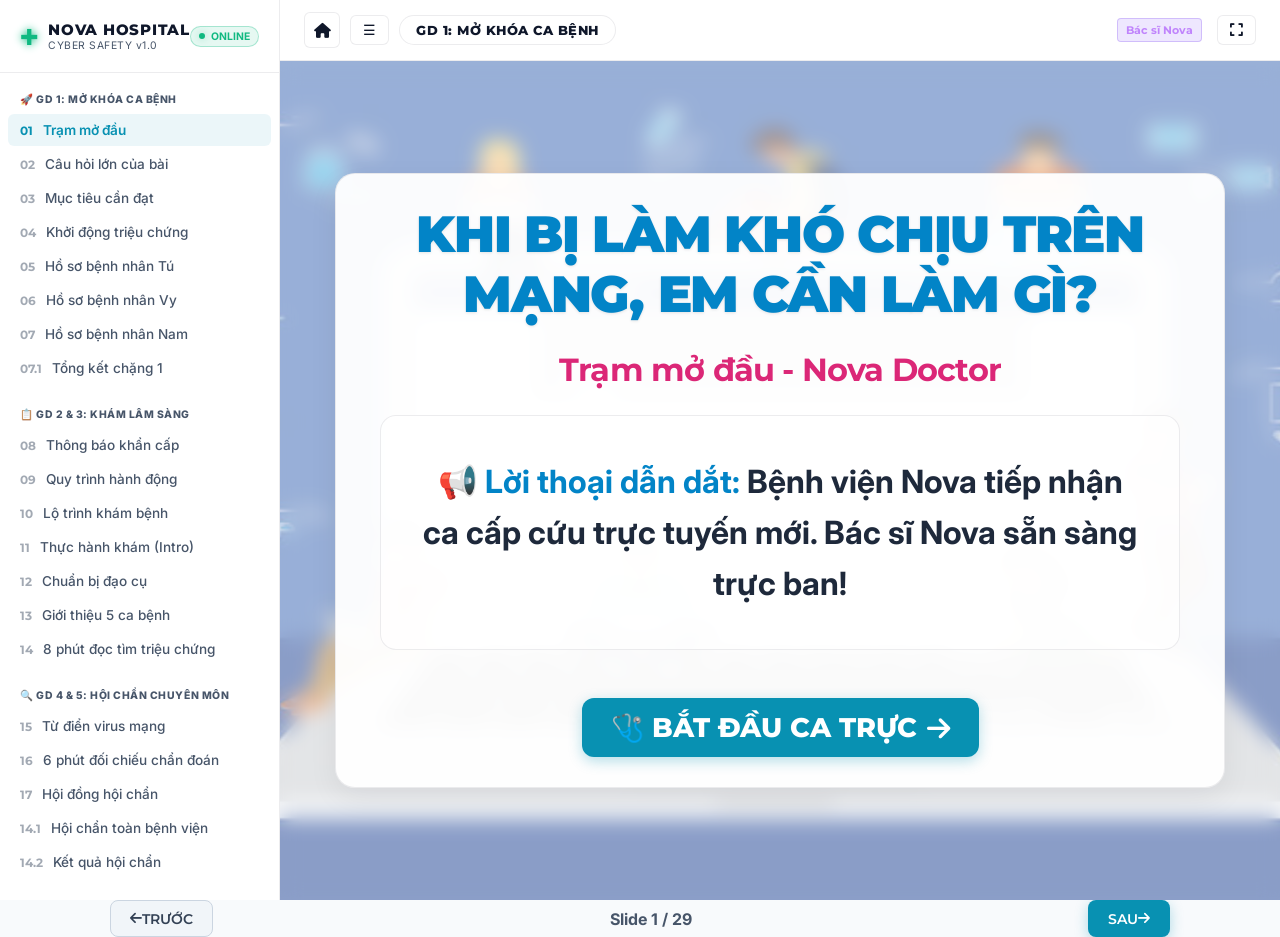
==== index.html @ 4a33daf3 "Initial commit: slide presentation" ====
<!DOCTYPE html>
<html lang="vi">
<head>
  <meta charset="UTF-8">
  <meta name="viewport" content="width=device-width, initial-scale=1.0">
  <title>NOVA HOSPITAL - TIẾT 1: CẤP CỨU KHÔNG GIAN MẠNG</title>
  <link rel="preconnect" href="https://fonts.googleapis.com">
  <link rel="preconnect" href="https://fonts.gstatic.com" crossorigin>
  <link href="https://fonts.googleapis.com/css2?family=Inter:wght@300;400;500;600;700;800&family=Montserrat:wght@400;500;600;700;800;900&display=swap" rel="stylesheet">
  <link rel="stylesheet" href="https://cdnjs.cloudflare.com/ajax/libs/font-awesome/6.4.0/css/all.min.css">
  <link rel="stylesheet" href="puberty_style.css">
  
  <style>
    /* CSS overrides to fix split-screen, implement light mode and set the new background */
    body {
      background-image: url('social_media_bg.png') !important;
      background-size: cover !important;
      background-position: center !important;
      background-attachment: fixed !important;
    }
    
    /* Ensure slides viewport stretches fully (Grid layout is maintained) */
    .slides-viewport {
      background-image: url('social_media_bg.png') !important;
      background-size: cover !important;
      background-position: center !important;
      position: relative;
      z-index: 2;
    }
    
    .slides-viewport::before {
      content: '';
      position: absolute;
      top: 0;
      left: 0;
      width: 100%;
      height: 100%;
      background: rgba(248, 250, 252, 0.45) !important; /* Light Mode clean overlay mask */
      backdrop-filter: blur(10px) !important;
      -webkit-backdrop-filter: blur(10px);
      z-index: -1;
      pointer-events: none;
    }
    
    /* Slide Frame Light Mode styling */
    .slide-frame {
      background: rgba(255, 255, 255, 0.95) !important;
      border: 1px solid rgba(15, 23, 42, 0.08) !important;
      border-radius: 20px !important;
      padding: 30px 40px !important;
      box-shadow: 0 10px 30px rgba(15, 23, 42, 0.06) !important;
      max-width: 1280px !important;
      width: 95% !important;
      margin: 0 auto !important;
      text-align: center !important;
      position: relative !important;
      color: #1E293B !important;
    }
    
    /* Text colors inside light frame */
    .slide-frame h1, .slide-frame h2, .slide-frame h3, .slide-frame h4, .slide-frame p, .slide-frame li, .slide-frame span {
      color: #1E293B !important;
    }
    .slide-frame .main-title {
      color: #0284C7 !important; /* Sky Blue / Cyan */
      font-size: 38pt !important;
      text-transform: uppercase !important;
      font-weight: 900 !important;
      text-align: center !important;
      text-shadow: 0 1px 3px rgba(0, 0, 0, 0.1) !important;
      margin-bottom: 1.5rem !important;
    }
    .slide-frame .sub-title {
      color: #DB2777 !important; /* Pink */
      font-size: 24pt !important;
      font-weight: 700 !important;
      margin-bottom: 1.5rem !important;
      text-align: center !important;
    }
    .slide-frame .breadcrumb {
      color: #0284C7 !important;
      font-weight: bold !important;
      font-size: 11pt !important;
    }
    .slide-frame .slide-title {
      color: #0F172A !important;
      font-size: 28pt !important;
      font-weight: 800 !important;
    }
    
    /* Mockup phone & social media styles (exemption from dark text) */
    .mockup-messenger *, .mockup-facebook *, .mockup-tiktok * {
      color: inherit !important;
    }
    
    .mockup-messenger {
      background: #1e1e1e;
      border-radius: 20px;
      border: 4px solid #333;
      padding: 15px;
      width: 100%;
      max-width: 360px;
      margin: 0 auto;
      box-shadow: 0 10px 30px rgba(0,0,0,0.5);
      font-family: var(--font-body);
    }
    .chat-header {
      display: flex;
      align-items: center;
      gap: 10px;
      border-bottom: 1px solid #333;
      padding-bottom: 10px;
      margin-bottom: 15px;
    }
    .chat-avatar {
      width: 35px;
      height: 35px;
      background: #dc2626;
      border-radius: 50%;
      display: flex;
      align-items: center;
      justify-content: center;
      color: white !important;
      font-weight: bold;
    }
    .chat-name {
      color: white !important;
      font-size: 11pt;
      font-weight: 600;
    }
    .chat-status {
      font-size: 8pt;
      color: #94A3B8 !important;
    }
    .chat-bubbles {
      display: flex;
      flex-direction: column;
      gap: 12px;
      min-height: 200px;
    }
    .bubble-incoming {
      background: #2D3748;
      color: #e4e6eb !important;
      padding: 10px 14px;
      border-radius: 15px 15px 15px 2px;
      align-self: flex-start;
      max-width: 85%;
      font-size: 11pt;
      line-height: 1.4;
      border: 1px solid rgba(255, 255, 255, 0.05);
    }
    .bubble-danger {
      border: 1px solid #ef4444;
      background: rgba(239, 68, 68, 0.1);
      color: #fca5a5 !important;
    }
    
    .mockup-facebook {
      background: #18191a;
      border-radius: 12px;
      border: 1px solid #3a3b3c;
      padding: 15px;
      color: #e4e6eb !important;
      font-family: var(--font-body);
      max-width: 480px;
      margin: 0 auto;
      box-shadow: 0 8px 25px rgba(0,0,0,0.4);
    }
    .fb-header {
      display: flex;
      align-items: center;
      gap: 10px;
      margin-bottom: 12px;
    }
    .fb-avatar {
      width: 40px;
      height: 40px;
      background: #475569;
      border-radius: 50%;
      display: flex;
      align-items: center;
      justify-content: center;
      font-size: 16px;
      color: white !important;
    }
    .fb-author {
      font-weight: 600;
      color: white !important;
      font-size: 11pt;
    }
    .fb-time {
      font-size: 8pt;
      color: #b0b3b8 !important;
      margin-top: 2px;
    }
    .fb-content {
      font-size: 12pt;
      line-height: 1.5;
      margin-bottom: 15px;
      color: #e4e6eb !important;
      text-align: left;
    }
    .fb-actions {
      border-top: 1px solid #3a3b3c;
      padding-top: 10px;
      display: flex;
      justify-content: space-around;
      color: #b0b3b8 !important;
      font-size: 10pt;
    }
    
    .mockup-tiktok {
      background: #000;
      border-radius: 20px;
      border: 4px solid #333;
      position: relative;
      width: 100%;
      max-width: 280px;
      height: 450px;
      margin: 0 auto;
      overflow: hidden;
      box-shadow: 0 10px 30px rgba(0,0,0,0.5);
    }
    .tt-video-placeholder {
      width: 100%;
      height: 100%;
      background: linear-gradient(180deg, #1f2937 0%, #111827 100%);
      display: flex;
      flex-direction: column;
      align-items: center;
      justify-content: center;
      color: #4b5563 !important;
    }
    .tt-overlay {
      position: absolute;
      bottom: 0;
      left: 0;
      width: 100%;
      padding: 15px;
      background: linear-gradient(0deg, rgba(0,0,0,0.8) 0%, transparent 100%);
      color: white !important;
      font-family: var(--font-body);
      text-align: left;
    }
    .tt-author {
      font-weight: 700;
      font-size: 10pt;
      margin-bottom: 5px;
    }
    .tt-desc {
      font-size: 9pt;
      line-height: 1.3;
    }
    .tt-sidebar {
      position: absolute;
      right: 10px;
      bottom: 80px;
      display: flex;
      flex-direction: column;
      gap: 15px;
      align-items: center;
      color: white !important;
    }
    .tt-icon {
      font-size: 20px;
      text-shadow: 0 2px 5px rgba(0,0,0,0.5);
    }
    .tt-count {
      font-size: 8pt;
      margin-top: 2px;
    }
    
    /* Disease and Shuffler layouts */
    .shuffle-container {
      display: flex;
      justify-content: center;
      gap: 15px;
      margin-top: 20px;
      width: 100%;
      flex-wrap: wrap;
    }
    .shuffle-card {
      background: rgba(255, 255, 255, 0.7) !important;
      border: 1px solid rgba(0,0,0,0.1) !important;
      border-radius: 12px;
      padding: 20px;
      width: 180px;
      text-align: center;
      cursor: pointer;
      transition: var(--transition-smooth);
    }
    .shuffle-card.active-shuffle {
      border-color: var(--cyan) !important;
      box-shadow: 0 0 15px var(--cyan-glow);
      transform: scale(1.05);
      background: rgba(6, 182, 212, 0.1) !important;
    }
    .shuffle-card.selected {
      border-color: var(--mint) !important;
      box-shadow: 0 0 15px var(--mint-glow);
      background: rgba(16, 185, 129, 0.1) !important;
    }
    
    /* Dictionary virus tabs */
    .virus-dict-container {
      display: grid;
      grid-template-columns: 240px 1fr;
      gap: 20px;
      width: 100%;
      margin-top: 20px;
    }
    .dict-tabs {
      display: flex;
      flex-direction: column;
      gap: 10px;
    }
    .dict-tab {
      background: rgba(255, 255, 255, 0.8) !important;
      border: 1px solid rgba(0,0,0,0.08) !important;
      padding: 12px 15px !important;
      border-radius: 8px !important;
      color: #475569 !important;
      font-weight: 700 !important;
      text-align: left !important;
      transition: var(--transition-smooth) !important;
    }
    .dict-tab:hover {
      background: rgba(0, 0, 0, 0.03) !important;
    }
    .dict-tab.active-tab {
      background: #0284C7 !important;
      color: white !important;
      border-color: #0284C7 !important;
      box-shadow: 0 0 12px rgba(2, 132, 199, 0.3) !important;
    }
    .dict-tab.active-tab span {
      color: white !important;
    }
    .dict-panel {
      background: rgba(255, 255, 255, 0.8) !important;
      border: 1px solid rgba(0,0,0,0.08) !important;
      padding: 25px !important;
      border-radius: 12px !important;
      min-height: 280px !important;
    }
    
    /* Arranger Game steps */
    .arranger-container {
      display: flex;
      flex-direction: column;
      gap: 20px;
      width: 100%;
      margin-top: 15px;
    }
    .arranger-slots {
      display: grid;
      grid-template-columns: repeat(5, 1fr);
      gap: 10px;
    }
    .arranger-slot {
      border: 2px dashed rgba(0,0,0,0.15) !important;
      background: rgba(255, 255, 255, 0.6) !important;
      border-radius: 8px !important;
      height: 120px !important;
      padding: 8px !important;
      display: flex !important;
      flex-direction: column !important;
      justify-content: space-between !important;
      transition: var(--transition-smooth) !important;
    }
    .arranger-slot.correct-slot {
      border-color: var(--mint) !important;
      background: rgba(16, 185, 129, 0.08) !important;
    }
    .arranger-slot.incorrect-slot {
      border-color: var(--coral) !important;
      background: rgba(244, 63, 94, 0.08) !important;
    }
    .slot-label {
      font-size: 8pt !important;
      text-transform: uppercase !important;
      color: #64748b !important;
      font-weight: 700 !important;
    }
    .slot-content {
      font-size: 10pt !important;
      font-weight: bold !important;
      text-align: center !important;
      margin: auto 0 !important;
      color: #0F172A !important;
    }
    .arranger-cards {
      display: flex;
      justify-content: center;
      gap: 10px;
      flex-wrap: wrap;
    }
    .arranger-card {
      background: rgba(255, 255, 255, 0.9) !important;
      border: 1.5px solid rgba(0,0,0,0.08) !important;
      border-radius: 8px !important;
      padding: 10px !important;
      font-size: 10pt !important;
      font-weight: 700 !important;
      width: 160px !important;
      cursor: pointer !important;
      transition: var(--transition-smooth) !important;
      text-align: center !important;
      color: #0F172A !important;
    }
    .arranger-card:hover {
      transform: translateY(-2px) !important;
      border-color: #0284C7 !important;
    }
    .arranger-card.selected-card {
      border-color: #0284C7 !important;
      box-shadow: 0 0 10px rgba(2, 132, 199, 0.3) !important;
      background: rgba(2, 132, 199, 0.05) !important;
    }
    .arranger-card.placed {
      opacity: 0.4 !important;
      pointer-events: none !important;
    }
    
    /* Layout styling overrides for clean text */
    .pledge-label {
      display: flex;
      align-items: center;
      gap: 15px;
      cursor: pointer;
      padding: 15px;
      background: rgba(255, 255, 255, 0.7) !important;
      border: 1px solid rgba(0,0,0,0.08) !important;
      border-radius: 8px;
      transition: var(--transition-smooth);
    }
    .pledge-label:hover {
      background: rgba(0, 0, 0, 0.02) !important;
    }
    .pledge-checkbox {
      width: 22px;
      height: 22px;
      accent-color: #0284C7;
    }
    
    /* Approved Stamp animation */
    .stamp-container {
      position: relative;
    }
    .approved-stamp {
      position: absolute;
      top: 50%;
      left: 50%;
      transform: translate(-50%, -50%) scale(5);
      opacity: 0;
      color: #ef4444 !important;
      font-size: 70px;
      font-weight: 900;
      border: 6px solid #ef4444;
      padding: 10px 25px;
      border-radius: 12px;
      text-transform: uppercase;
      letter-spacing: 5px;
      transform-origin: center;
      transition: all 0.3s cubic-bezier(0.175, 0.885, 0.32, 1.275);
      z-index: 100;
      pointer-events: none;
      display: inline-block;
      box-shadow: 0 0 15px rgba(239, 68, 68, 0.2);
    }
    .approved-stamp.stamped {
      transform: translate(-50%, -50%) scale(1) rotate(-15deg);
      opacity: 0.85;
    }
    
    /* Confetti canvas overlay styling */
    #confetti-canvas {
      position: absolute;
      top: 0;
      left: 0;
      width: 100vw;
      height: 100vh;
      z-index: 99;
      pointer-events: none;
    }
  </style>
</head>
<body>
  <!-- Canvas for Confetti -->
  <canvas id="confetti-canvas"></canvas>

  <!-- main app container -->
  <div class="app-container">
    
    <!-- LEFT SIDEBAR -->
    <aside class="sidebar">
      <div class="sidebar-header">
        <div class="clinic-logo">
          <div class="pulse-cross">✚</div>
          <div class="logo-text">
            <span class="logo-title">NOVA HOSPITAL</span>
            <span class="logo-subtitle">CYBER SAFETY v1.0</span>
          </div>
        </div>
        <div class="status-badge">
          <span class="live-dot"></span>
          <span class="live-text">ONLINE</span>
        </div>
      </div>

      <!-- Scrollable Steps Menu (29 Slides Navigator) -->
            <div class="sidebar-menu-scrollable">
        <nav class="sidebar-nav">
          <div class="nav-group">
            <span class="nav-group-title">🚀 GD 1: MỞ KHÓA CA BỆNH</span>
            <ul>
              <li class="nav-item active" data-slide="1"><span class="nav-num">01</span> <span class="nav-txt">Trạm mở đầu</span></li>
              <li class="nav-item" data-slide="2"><span class="nav-num">02</span> <span class="nav-txt">Câu hỏi lớn của bài</span></li>
              <li class="nav-item" data-slide="3"><span class="nav-num">03</span> <span class="nav-txt">Mục tiêu cần đạt</span></li>
              <li class="nav-item" data-slide="4"><span class="nav-num">04</span> <span class="nav-txt">Khởi động triệu chứng</span></li>
              <li class="nav-item" data-slide="5"><span class="nav-num">05</span> <span class="nav-txt">Hồ sơ bệnh nhân Tú</span></li>
              <li class="nav-item" data-slide="6"><span class="nav-num">06</span> <span class="nav-txt">Hồ sơ bệnh nhân Vy</span></li>
              <li class="nav-item" data-slide="7"><span class="nav-num">07</span> <span class="nav-txt">Hồ sơ bệnh nhân Nam</span></li>
              <li class="nav-item" data-slide="8"><span class="nav-num">07.1</span> <span class="nav-txt">Tổng kết chặng 1</span></li>
            </ul>
          </div>
          <div class="nav-group">
            <span class="nav-group-title">📋 GD 2 & 3: KHÁM LÂM SÀNG</span>
            <ul>
              <li class="nav-item" data-slide="9"><span class="nav-num">08</span> <span class="nav-txt">Thông báo khẩn cấp</span></li>
              <li class="nav-item" data-slide="10"><span class="nav-num">09</span> <span class="nav-txt">Quy trình hành động</span></li>
              <li class="nav-item" data-slide="11"><span class="nav-num">10</span> <span class="nav-txt">Lộ trình khám bệnh</span></li>
              <li class="nav-item" data-slide="12"><span class="nav-num">11</span> <span class="nav-txt">Thực hành khám (Intro)</span></li>
              <li class="nav-item" data-slide="13"><span class="nav-num">12</span> <span class="nav-txt">Chuẩn bị đạo cụ</span></li>
              <li class="nav-item" data-slide="14"><span class="nav-num">13</span> <span class="nav-txt">Giới thiệu 5 ca bệnh</span></li>
              <li class="nav-item" data-slide="15"><span class="nav-num">14</span> <span class="nav-txt">8 phút đọc tìm triệu chứng</span></li>
            </ul>
          </div>
          <div class="nav-group">
            <span class="nav-group-title">🔍 GD 4 & 5: HỘI CHẨN CHUYÊN MÔN</span>
            <ul>
              <li class="nav-item" data-slide="16"><span class="nav-num">15</span> <span class="nav-txt">Từ điển virus mạng</span></li>
              <li class="nav-item" data-slide="17"><span class="nav-num">16</span> <span class="nav-txt">6 phút đối chiếu chẩn đoán</span></li>
              <li class="nav-item" data-slide="18"><span class="nav-num">17</span> <span class="nav-txt">Hội đồng hội chẩn</span></li>
              <li class="nav-item" data-slide="19"><span class="nav-num">14.1</span> <span class="nav-txt">Hội chẩn toàn bệnh viện</span></li>
              <li class="nav-item" data-slide="20"><span class="nav-num">14.2</span> <span class="nav-txt">Kết quả hội chẩn</span></li>
            </ul>
          </div>
          <div class="nav-group">
            <span class="nav-group-title">🩹 GD 6 - 8: PHÁC ĐỒ ĐIỀU TRỊ</span>
            <ul>
              <li class="nav-item" data-slide="21"><span class="nav-num">21</span> <span class="nav-txt">Game: Đoán từ khóa</span></li>
              <li class="nav-item" data-slide="22"><span class="nav-num">22</span> <span class="nav-txt">Sơ đồ phác đồ mẫu</span></li>
              <li class="nav-item" data-slide="23"><span class="nav-num">23</span> <span class="nav-txt">Game: 3 Nguyên tắc vàng</span></li>
              <li class="nav-item" data-slide="24"><span class="nav-num">24</span> <span class="nav-txt">10 phút kê đơn chi tiết</span></li>
              <li class="nav-item" data-slide="25"><span class="nav-num">25</span> <span class="nav-txt">Phác đồ chuẩn y khoa</span></li>
              <li class="nav-item" data-slide="26"><span class="nav-num">26</span> <span class="nav-txt">RPG: Giới thiệu thực hành</span></li>
              <li class="nav-item" data-slide="27"><span class="nav-num">27</span> <span class="nav-txt">RPG B1: Bình tĩnh</span></li>
              <li class="nav-item" data-slide="28"><span class="nav-num">28</span> <span class="nav-txt">RPG B2: Bằng chứng</span></li>
              <li class="nav-item" data-slide="29"><span class="nav-num">29</span> <span class="nav-txt">RPG B3: Chặn & Báo cáo</span></li>
              <li class="nav-item" data-slide="30"><span class="nav-num">30</span> <span class="nav-txt">RPG B4: Giúp đỡ</span></li>
              <li class="nav-item" data-slide="31"><span class="nav-num">31</span> <span class="nav-txt">RPG B5: Tích cực</span></li>
              <li class="nav-item" data-slide="32"><span class="nav-num">32</span> <span class="nav-txt">4 phút viết nhật ký</span></li>
              <li class="nav-item" data-slide="33"><span class="nav-num">33</span> <span class="nav-txt">Tiêm vaccine cam kết</span></li>
              <li class="nav-item" data-slide="34"><span class="nav-num">34</span> <span class="nav-txt">Hoàn thành nhiệm vụ</span></li>
            </ul>
          </div>
        </nav>
      </div>
    </aside>


    <!-- MAIN APP CONTENT VIEWPORT -->
    <main class="main-content">
      
      <!-- Top header control bar -->
      <header class="top-bar">
        <div class="header-left" style="display: flex; align-items: center; gap: 10px;">
          <a href="../../ve-sinh-co-the-tuoi-day-thi/index.html" class="back-portal-btn" title="Quay lại Cổng Học Tập"><i class="fa-solid fa-house"></i></a>
          <button class="control-btn" id="sidebar-toggle" title="Thu gọn / Mở rộng Sidebar">☰</button>
          <div class="active-stage-indicator" id="current-stage-display">
            GD 1: MỞ KHÓA CA BỆNH
          </div>
        </div>
        <div class="header-right" style="display: flex; align-items: center; gap: 15px;">
          <div class="role-badge" id="header-role-badge">Bác sĩ Nova</div>
          <button class="control-btn" id="fullscreen-toggle" title="Phóng to / Thu nhỏ"><i class="fa-solid fa-expand"></i></button>
        </div>
      </header>

      <!-- Slides Viewport Container -->
      <div class="slides-viewport">
        <section class="slide active" id="slide-1" data-stage="GD 1: MỞ KHÓA CA BỆNH" data-stage-num="1">
          <div class="slide-layout flex-center-col text-center">
            <div class="slide-frame">
              <h1 class="main-title">KHI BỊ LÀM KHÓ CHỊU TRÊN MẠNG, EM CẦN LÀM GÌ?</h1>
              <h2 class="sub-title">Trạm mở đầu - Nova Doctor</h2>
              <div class="glass-panel" style="padding: 2.5rem; max-width: 800px; margin: 0 auto 3rem auto; border-radius: 16px; border: 1.5px solid var(--glass-border); background: rgba(255, 255, 255, 0.7);">
                <p style="font-size: 24pt !important; font-weight: 700; color: #1E293B; line-height: 1.5;">
                  📢 <strong style="color: #0284C7;">Lời thoại dẫn dắt:</strong> Bệnh viện Nova tiếp nhận ca cấp cứu trực tuyến mới. Bác sĩ Nova sẵn sàng trực ban!
                </p>
              </div>
              <button class="btn btn-cyan btn-lg btn-pulse" onclick="navigateToSlide(2)" style="padding: 18px 36px; font-size: 20pt !important; font-weight: 800;">🩺 BẮT ĐẦU CA TRỰC <i class="fa-solid fa-arrow-right" style="margin-left: 10px;"></i></button>
            </div>
          </div>
        </section>
        <section class="slide" id="slide-2" data-stage="GD 1: MỞ KHÓA CA BỆNH" data-stage-num="1">
          <div class="slide-layout flex-center-col text-center">
            <div class="slide-frame" style="max-width: 1000px;">
              <div class="slide-header">
                <span class="breadcrumb">CÂU HỎI LỚN CỦA BÀI HỌC</span>
                <h2 class="slide-title">Câu hỏi dẫn dắt chính</h2>
              </div>
              <div class="glass-panel" style="padding: 3rem; margin-top: 3rem; border-radius: 16px; border: 2.5px dashed #0284C7; background: rgba(2, 132, 199, 0.05); text-align: center; min-height: 180px; display: flex; align-items: center; justify-content: center;">
                <p id="s2-typewriter-text" style="font-size: 32pt !important; font-weight: 900; color: #0284C7; line-height: 1.6; text-transform: uppercase; white-space: pre-wrap; width: 100%;">
                  <!-- Typed by JS -->
                </p>
              </div>
              <div style="margin-top: 4rem;">
                <button class="btn btn-cyan" onclick="navigateToSlide(3)" style="padding: 14px 28px; font-size: 20pt !important; font-weight: 800;">MỤC TIÊU CẦN ĐẠT <i class="fa-solid fa-arrow-right"></i></button>
              </div>
            </div>
          </div>
        </section>
        <section class="slide" id="slide-3" data-stage="GD 1: MỞ KHÓA CA BỆNH" data-stage-num="1">
          <div class="slide-layout flex-center-col text-center">
            <div class="slide-frame" style="max-width: 1000px;">
              <div class="slide-header">
                <span class="breadcrumb">KẾT QUẢ ĐẦU RA</span>
                <h2 class="slide-title">MỤC TIÊU CẦN ĐẠT CỦA BÁC SĨ NOVA</h2>
              </div>
              <div class="glass-panel text-left" style="padding: 2.5rem; margin-top: 2rem; border-radius: 16px; border: 1px solid rgba(0,0,0,0.08); background: rgba(255, 255, 255, 0.7); display: flex; flex-direction: column; gap: 15px;">
                <p style="font-size: 20pt !important; font-weight: 700; color: #1E293B; line-height: 1.6;">
                  🎯 <strong>Mục tiêu chính:</strong>
                </p>
                <ul style="font-size: 18pt !important; color: #475569; font-weight: 600; padding-left: 20px; line-height: 1.8; display: flex; flex-direction: column; gap: 10px;">
                  <li>🔬 <strong>Nhận biết</strong> được 5 loại hành vi gây ảnh hưởng, quấy rối bản thân trên không gian mạng xã hội.</li>
                  <li>🔍 <strong>Quan sát, phân tích</strong> chi tiết các dấu hiệu bệnh lý lâm sàng mạng để đưa ra chẩn đoán chính xác chủng virus.</li>
                  <li>🩹 <strong>Áp dụng phác đồ sơ cứu 5 bước</strong> để thiết lập đơn thuốc giải pháp điều trị cho các bệnh nhân trong thực tế đời sống.</li>
                </ul>
              </div>
              <div style="margin-top: 35px;">
                <button class="btn btn-cyan" onclick="navigateToSlide(4)" style="padding: 14px 28px; font-size: 18pt !important; font-weight: 800;">KHỞI ĐỘNG CA TRỰC <i class="fa-solid fa-arrow-right"></i></button>
              </div>
            </div>
          </div>
        </section>
        <section class="slide" id="slide-4" data-stage="GD 1: MỞ KHÓA CA BỆNH" data-stage-num="1">
          <div class="slide-layout flex-center-col text-center">
            <div class="slide-frame" style="max-width: 1100px;">
              <div class="slide-header">
                <span class="breadcrumb">TRẠM 1 &bull; KHỞI ĐỘNG</span>
                <h2 class="slide-title">NHẬN DIỆN TRIỆU CHỨNG LẠ BAN ĐẦU</h2>
              </div>
              <div class="mystery-layout" style="display: grid; grid-template-columns: 1fr 1.2fr; gap: 40px; margin-top: 30px; text-align: left;">
                <div class="glass-panel" style="padding: 30px; border-radius: 16px; border: 1px solid rgba(0,0,0,0.08); background: rgba(255, 255, 255, 0.7); display: flex; flex-direction: column; align-items: center; justify-content: center;">
                  <img src="symptom_doctor.png" alt="Bác sĩ trưởng khoa" style="max-width: 100%; max-height: 200px; object-fit: contain;">
                  <p style="font-size: 13pt !important; color: #b91c1c; font-weight: 800; margin-top: 10px; text-align: center; animation: pulse 1s infinite;">🚨 [Trưởng khoa báo động đỏ!]</p>
                </div>
                <div style="display: flex; flex-direction: column; justify-content: space-between;">
                  <div class="glass-panel" style="padding: 25px; border-radius: 12px; border: 1px solid rgba(0,0,0,0.08); background: rgba(255, 255, 255, 0.7); display: flex; align-items: center; gap: 15px;">
                    <img src="sad_child_phone.png" alt="Bệnh nhân nhăn nhó" style="width: 110px; height: 110px; border-radius: 8px; object-fit: cover;">
                    <p style="font-size: 18pt !important; font-weight: 700; color: #1E293B; line-height: 1.5; margin: 0;">
                      Hãy cùng bắt đầu nhận hồ sơ cấp cứu và phát hiện các dấu hiệu thể hiện hành vi quấy rối trực tuyến.
                    </p>
                  </div>
                  <div style="margin-top: 25px;">
                    <button class="btn btn-cyan btn-lg btn-pulse" onclick="navigateToSlide(5)" style="width: 100%; padding: 16px; font-weight: 800; font-size: 18pt !important;"><i class="fa-solid fa-barcode"></i> QUÉT TRIỆU CHỨNG LẠ</button>
                  </div>
                </div>
              </div>
            </div>
          </div>
        </section>
        <section class="slide" id="slide-5" data-stage="GD 1: MỞ KHÓA CA BỆNH" data-stage-num="1">
          <div class="slide-layout flex-center-col text-center">
            <div class="slide-frame" style="max-width: 1100px;">
              <div class="slide-header">
                <span class="breadcrumb">HOẠT ĐỘNG 1 &bull; MÀN HÌNH THẢO LUẬN A</span>
                <h2 class="slide-title">HỒ SƠ BỆNH NHÂN TÚ</h2>
              </div>
              <div class="mystery-layout" style="display: grid; grid-template-columns: 1fr 1.2fr; gap: 40px; margin-top: 30px; text-align: left;">
                <div class="mockup-messenger" id="mockup-msg-s5">
                  <div class="chat-header">
                    <div class="chat-avatar">?</div>
                    <div>
                      <div class="chat-name">Ẩn Danh (Tài khoản lạ)</div>
                      <div class="chat-status">Hoạt động 1 phút trước</div>
                    </div>
                  </div>
                  <div class="chat-bubbles">
                    <div class="bubble-incoming bubble-danger" id="msg-bubble-s5">Mày là kẻ vô dụng, không ai thích mày đâu! 😡</div>
                  </div>
                </div>
                <div style="display: flex; flex-direction: column; justify-content: space-between; padding: 15px 0;">
                  <div class="glass-panel" style="padding: 25px; border-radius: 12px; border: 1px solid rgba(0,0,0,0.08); background: rgba(255, 255, 255, 0.7);">
                    <h3 style="font-size: 22pt !important; color: #0284C7; font-weight: 800; margin-bottom: 12px;"><i class="fa-solid fa-circle-question"></i> CÂU HỎI THẢO LUẬN:</h3>
                    <p style="font-size: 18pt !important; font-weight: 700; color: #1E293B; line-height: 1.6; margin: 0;">
                      - Tú liên tục nhận được tin nhắn Messenger từ tài khoản lạ.<br>
                      - Nếu là Tú, em sẽ cảm thấy thế nào? Tại sao Tú cảm thấy như vậy?
                    </p>
                  </div>
                  <div class="glass-panel" id="ans-box-s5" style="padding: 20px; border-radius: 12px; border: 1.5px solid rgba(0,0,0,0.08); background: rgba(255, 255, 255, 0.7); margin-top: 15px; display: none;">
                    <div style="font-size: 13pt !important; color: #64748b; font-weight: bold; text-transform: uppercase; margin-bottom: 6px;">Kết quả chẩn đoán</div>
                    <p style="font-size: 15pt !important; font-weight: 800; color: #ef4444; margin: 0; line-height: 1.4;">Tú khó chịu vì bị nhắn tin bởi các tin nhắn xúc phạm.</p>
                  </div>
                  <div style="display: flex; gap: 15px; margin-top: 20px;">
                    <button class="btn btn-purple" id="btn-ans-s5" onclick="revealS5Answer()" style="flex: 1; padding: 14px; font-weight: 800; font-size: 18pt !important;"><i class="fa-solid fa-lightbulb"></i> ĐÁP ÁN</button>
                    <button class="btn btn-cyan" onclick="navigateToSlide(6)" style="flex: 1; padding: 14px; font-weight: 800; font-size: 18pt !important;">ẢNH TIẾP THEO <i class="fa-solid fa-arrow-right"></i></button>
                  </div>
                </div>
              </div>
            </div>
          </div>
        </section>
        <section class="slide" id="slide-6" data-stage="GD 1: MỞ KHÓA CA BỆNH" data-stage-num="1">
          <div class="slide-layout flex-center-col text-center">
            <div class="slide-frame" style="max-width: 1100px;">
              <div class="slide-header">
                <span class="breadcrumb">HOẠT ĐỘNG 1 &bull; MÀN HÌNH THẢO LUẬN B</span>
                <h2 class="slide-title">HỒ SƠ BỆNH NHÂN VY</h2>
              </div>
              <div class="mystery-layout" style="display: grid; grid-template-columns: 1fr 1.2fr; gap: 40px; margin-top: 30px; text-align: left;">
                <div class="mockup-facebook" id="mockup-fb-s6">
                  <div class="fb-header">
                    <div class="fb-avatar"><i class="fa-solid fa-user-secret"></i></div>
                    <div>
                      <div class="fb-author">Góc Ẩn Danh - School Confessions</div>
                      <div class="fb-time">Vừa xong &bull; 🌐</div>
                    </div>
                  </div>
                  <div class="fb-content" id="fb-post-s6">Nghe nói bạn Vy gian lận thi học kỳ đó mọi người... Nhìn hiền lành thế mà không ngờ được! 🤔🤫 #gianlan #hottrend</div>
                  <div class="fb-actions">
                    <span><i class="fa-regular fa-thumbs-up"></i> Thích (42)</span>
                    <span><i class="fa-regular fa-comment"></i> Bình luận (18)</span>
                    <span><i class="fa-regular fa-share-from-square"></i> Chia sẻ</span>
                  </div>
                </div>
                <div style="display: flex; flex-direction: column; justify-content: space-between; padding: 15px 0;">
                  <div class="glass-panel" style="padding: 25px; border-radius: 12px; border: 1px solid rgba(0,0,0,0.08); background: rgba(255, 255, 255, 0.7);">
                    <h3 style="font-size: 22pt !important; color: #0284C7; font-weight: 800; margin-bottom: 12px;"><i class="fa-solid fa-circle-question"></i> CÂU HỎI THẢO LUẬN:</h3>
                    <p style="font-size: 18pt !important; font-weight: 700; color: #1E293B; line-height: 1.6; margin: 0;">
                      - Một bài đăng ẩn danh trong nhóm trường: 'Nghe nói bạn Vy gian lận thi học kỳ đó mọi người...'.<br>
                      - Theo em, Vy cảm thấy thế nào? Tại sao Vy cảm thấy như vậy?
                    </p>
                  </div>
                  <div class="glass-panel" id="ans-box-s6" style="padding: 20px; border-radius: 12px; border: 1.5px solid rgba(0,0,0,0.08); background: rgba(255, 255, 255, 0.7); margin-top: 15px; display: none;">
                    <div style="font-size: 13pt !important; color: #64748b; font-weight: bold; text-transform: uppercase; margin-bottom: 6px;">Kết quả chẩn đoán</div>
                    <p style="font-size: 15pt !important; font-weight: 800; color: #ef4444; margin: 0; line-height: 1.4;">Vy tức giận vì bị lan truyền tin đồn không đúng sự thật.</p>
                  </div>
                  <div style="display: flex; gap: 15px; margin-top: 20px;">
                    <button class="btn btn-purple" id="btn-ans-s6" onclick="revealS6Answer()" style="flex: 1; padding: 14px; font-weight: 800; font-size: 18pt !important;"><i class="fa-solid fa-lightbulb"></i> ĐÁP ÁN</button>
                    <button class="btn btn-cyan" onclick="navigateToSlide(7)" style="flex: 1; padding: 14px; font-weight: 800; font-size: 18pt !important;">ẢNH TIẾP THEO <i class="fa-solid fa-arrow-right"></i></button>
                  </div>
                </div>
              </div>
            </div>
          </div>
        </section>
        <section class="slide" id="slide-7" data-stage="GD 1: MỞ KHÓA CA BỆNH" data-stage-num="1">
          <div class="slide-layout flex-center-col text-center">
            <div class="slide-frame" style="max-width: 1100px;">
              <div class="slide-header">
                <span class="breadcrumb">HOẠT ĐỘNG 1 &bull; MÀN HÌNH THẢO LUẬN C</span>
                <h2 class="slide-title">HỒ SƠ BỆNH NHÂN NAM</h2>
              </div>
              <div class="mystery-layout" style="display: grid; grid-template-columns: 1fr 1.2fr; gap: 40px; margin-top: 30px; text-align: left;">
                <div class="mockup-tiktok">
                  <div class="tt-video-placeholder" id="tt-video-s7">
                    <span style="font-size: 60px; color: #475569;"><i class="fa-solid fa-bed"></i></span>
                    <span style="font-size: 12pt; color: #64748b; margin-top: 10px;">[Ảnh Nam ngủ gật chế giễu]</span>
                  </div>
                  <div class="tt-sidebar">
                    <div><span class="tt-icon" style="color: #ff3b5c;"><i class="fa-solid fa-heart"></i></span><div class="tt-count">245</div></div>
                    <div><span class="tt-icon"><i class="fa-solid fa-comment"></i></span><div class="tt-count">89</div></div>
                    <div><span class="tt-icon"><i class="fa-solid fa-share"></i></span><div class="tt-count">12</div></div>
                  </div>
                  <div class="tt-overlay">
                    <div class="tt-author">@funny_classroom_jokes</div>
                    <div class="tt-desc">Thần ngủ gật lớp chúng ta đã lộ diện! Đố cả nhà ngủ mà vẫn giữ thăng bằng như Nam 😴🤣 #funny #sleepy #school</div>
                  </div>
                </div>
                <div style="display: flex; flex-direction: column; justify-content: space-between; padding: 15px 0;">
                  <div class="glass-panel" style="padding: 25px; border-radius: 12px; border: 1px solid rgba(0,0,0,0.08); background: rgba(255, 255, 255, 0.7);">
                    <h3 style="font-size: 22pt !important; color: #0284C7; font-weight: 800; margin-bottom: 12px;"><i class="fa-solid fa-circle-question"></i> CÂU HỎI THẢO LUẬN:</h3>
                    <p style="font-size: 18pt !important; font-weight: 700; color: #1E293B; line-height: 1.6; margin: 0;">
                      - Nam thấy mình bị chia sẻ ảnh công khai trên mạng xã hội.<br>
                      - Nam cảm thấy như thế nào? Tại sao Nam cảm thấy như vậy?
                    </p>
                  </div>
                  <div class="glass-panel" id="ans-box-s7" style="padding: 20px; border-radius: 12px; border: 1.5px solid rgba(0,0,0,0.08); background: rgba(255, 255, 255, 0.7); margin-top: 15px; display: none;">
                    <div style="font-size: 13pt !important; color: #64748b; font-weight: bold; text-transform: uppercase; margin-bottom: 6px;">Kết quả chẩn đoán</div>
                    <p style="font-size: 15pt !important; font-weight: 800; color: #ef4444; margin: 0; line-height: 1.4;">Nam khó chịu, tức giận vì bị đăng ảnh cá nhân khi Nam không biết và chưa đồng ý.</p>
                  </div>
                  <div style="display: flex; gap: 15px; margin-top: 20px;">
                    <button class="btn btn-purple" id="btn-ans-s7" onclick="revealS7Answer()" style="flex: 1; padding: 14px; font-weight: 800; font-size: 18pt !important;"><i class="fa-solid fa-lightbulb"></i> ĐÁP ÁN</button>
                    <button class="btn btn-cyan" onclick="navigateToSlide(8)" style="flex: 1; padding: 14px; font-weight: 800; font-size: 18pt !important;">TIẾP TỤC <i class="fa-solid fa-arrow-right"></i></button>
                  </div>
                </div>
              </div>
            </div>
          </div>
        </section>
        <section class="slide" id="slide-8" data-stage="GD 1: MỞ KHÓA CA BỆNH" data-stage-num="1">
          <div class="slide-layout flex-center-col text-center">
            <div class="slide-frame" style="max-width: 1000px;">
              <div class="slide-header">
                <span class="breadcrumb">TK01 &bull; TỔNG KẾT CHẬNG 1</span>
                <h2 class="slide-title">TỔNG KẾT</h2>
              </div>
              <div class="glass-panel" id="s7-1-box" style="padding: 3rem; margin-top: 3rem; border-radius: 16px; border: 2.5px solid #0284C7; background: rgba(255, 255, 255, 0.7); cursor: pointer; transition: all 0.3s; min-height: 180px; display: flex; align-items: center; justify-content: center;" onclick="revealS7_1Content()">
                <div id="s7-1-click-tip" style="font-size: 24pt !important; font-weight: 800; color: #DB2777; animation: gentle-pulse 1.5s infinite alternate;">👉 Click vào đây để hiện kết luận</div>
                <div id="s7-1-text" class="hidden" style="font-size: 24pt !important; font-weight: 850; color: #0f172a; line-height: 1.6; text-align: center; width: 100%;">
                  Các bệnh nhân cảm thấy khó chịu do một số hành động quấy rối, đe doạ, … trên mạng xã hội
                </div>
              </div>
              <div style="margin-top: 4rem;">
                <button class="btn btn-cyan" onclick="navigateToSlide(9)" style="padding: 14px 28px; font-size: 18pt !important; font-weight: 800;">TIẾP NHẬN THÔNG BÁO KHẨN <i class="fa-solid fa-arrow-right"></i></button>
              </div>
            </div>
          </div>
        </section>
        <section class="slide" id="slide-9" data-stage="GD 2 & 3: KHÁM LÂM SÀNG" data-stage-num="2">
          <div class="slide-layout flex-center-col text-center">
            <div class="slide-frame" style="max-width: 1000px;">
              <h1 class="main-title" style="color: var(--coral) !important;"><i class="fa-solid fa-circle-exclamation"></i> THÔNG BÁO KHẨN CẤP TỪ NOVA HOSPITAL</h1>
              <h2 class="sub-title" style="color: var(--coral) !important;">Trạm 2 - Giai đoạn 2</h2>
              <div class="glass-panel" style="padding: 2.5rem; border-radius: 16px; border: 2.5px solid var(--coral); background: rgba(244, 63, 94, 0.05); margin-bottom: 3rem;">
                <p style="font-size: 26pt !important; font-weight: 800; color: #1E293B; line-height: 1.6;">
                  "Bệnh viện Nova phát đi thông báo khẩn cấp: Rất nhiều học sinh đang bị tấn công bởi các loại 'Virus độc hại' trên không gian mạng. Yêu cầu kíp trực cấp cứu Nova lập tức vào cuộc!"
                </p>
              </div>
              <button class="btn btn-cyan btn-pulse" onclick="navigateToSlide(10)" style="padding: 16px 32px; font-size: 20pt !important; font-weight: 800;"><i class="fa-solid fa-clipboard-check"></i> TIẾP NHẬN BỆNH ÁN</button>
            </div>
          </div>
        </section>
        <section class="slide" id="slide-10" data-stage="GD 2 & 3: KHÁM LÂM SÀNG" data-stage-num="2">
          <div class="slide-layout flex-center-col text-center">
            <div class="slide-frame" style="max-width: 1100px;">
              <div class="slide-header">
                <span class="breadcrumb">QUY TRÌNH HÀNH ĐỘNG</span>
                <h2 class="slide-title">NHIỆM VỤ CỦA BÁC SĨ NOVA</h2>
              </div>
              <div style="display: grid; grid-template-columns: repeat(3, 1fr); gap: 20px; margin-top: 40px;" class="step-guide-row">
                <div class="glass-panel dict-tab" id="step-guide-1" style="padding: 25px; border-radius: 12px; border: 1.5px solid rgba(0,0,0,0.08); text-align: center; transition: all 0.3s; background: rgba(255,255,255,0.7);" onmouseover="focusStep(1)" onmouseout="resetSteps()">
                  <div style="font-size: 40px; color: #0284C7; margin-bottom: 10px;"><i class="fa-solid fa-file-medical"></i></div>
                  <h3 style="font-size: 18pt !important; color: #0F172A; margin-bottom: 8px;">BƯỚC 1</h3>
                  <p style="font-size: 13pt !important; color: #475569; font-weight: 600;">Đọc hồ sơ tìm triệu chứng</p>
                </div>
                <div class="glass-panel dict-tab" id="step-guide-2" style="padding: 25px; border-radius: 12px; border: 1.5px solid rgba(0,0,0,0.08); text-align: center; transition: all 0.3s; background: rgba(255,255,255,0.7);" onmouseover="focusStep(2)" onmouseout="resetSteps()">
                  <div style="font-size: 40px; color: #DB2777; margin-bottom: 10px;"><i class="fa-solid fa-microscope"></i></div>
                  <h3 style="font-size: 18pt !important; color: #0F172A; margin-bottom: 8px;">BƯỚC 2</h3>
                  <p style="font-size: 13pt !important; color: #475569; font-weight: 600;">Chẩn đoán tên virus mạng</p>
                </div>
                <div class="glass-panel dict-tab" id="step-guide-3" style="padding: 25px; border-radius: 12px; border: 1.5px solid rgba(0,0,0,0.08); text-align: center; transition: all 0.3s; background: rgba(255,255,255,0.7);" onmouseover="focusStep(3)" onmouseout="resetSteps()">
                  <div style="font-size: 40px; color: var(--mint); margin-bottom: 10px;"><i class="fa-solid fa-prescription-bottle-medical"></i></div>
                  <h3 style="font-size: 18pt !important; color: #0F172A; margin-bottom: 8px;">BƯỚC 3</h3>
                  <p style="font-size: 13pt !important; color: #475569; font-weight: 600;">Kê đơn phác đồ cấp cứu</p>
                </div>
              </div>
              <div style="margin-top: 50px;">
                <button class="btn btn-cyan" onclick="navigateToSlide(11)" style="padding: 14px 28px; font-size: 18pt !important; font-weight: 800;">LỘ TRÌNH KHÁM LÂM SÀNG <i class="fa-solid fa-arrow-right"></i></button>
              </div>
            </div>
          </div>
        </section>
        <section class="slide" id="slide-11" data-stage="GD 2 & 3: KHÁM LÂM SÀNG" data-stage-num="2">
          <div class="slide-layout flex-center-col text-center">
            <div class="slide-frame" style="max-width: 1000px;">
              <div class="slide-header">
                <span class="breadcrumb">LỘ TRÌNH LÀM VIỆC</span>
                <h2 class="slide-title">LỘ TRÌNH KHÁM LÂM SÀNG TIẾT 1</h2>
              </div>
              <div class="glass-panel" style="padding: 30px; margin-top: 30px; border-radius: 16px; border: 1px solid rgba(0,0,0,0.08); background: rgba(255, 255, 255, 0.7); text-align: left;">
                <div style="display: grid; grid-template-columns: repeat(2, 1fr); gap: 20px; font-size: 18pt !important; font-weight: 700; color: #1E293B;" id="s10-steps-container">
                  <div class="wf-step hidden" id="s10-step-1">🚀 1. Khám bệnh <span style="color: #0284C7;">(8')</span></div>
                  <div class="wf-step hidden" id="s10-step-2">🔍 2. Chẩn đoán <span style="color: #0284C7;">(6')</span></div>
                  <div class="wf-step hidden" id="s10-step-3">🩺 3. Hội chẩn chuyên khoa <span style="color: #0284C7;">(5')</span></div>
                  <div class="wf-step hidden" id="s10-step-4">🩹 4. Kê đơn phác đồ <span style="color: #0284C7;">(10')</span></div>
                  <div class="wf-step hidden" id="s10-step-5">📝 5. Viết nhật ký lâm sàng <span style="color: #0284C7;">(4')</span></div>
                  <div class="wf-step hidden" id="s10-step-6">💉 6. Tiêm vaccine cam kết <span style="color: #0284C7;">(3')</span></div>
                </div>
              </div>
              <div style="margin-top: 40px;">
                <button class="btn btn-cyan" onclick="navigateToSlide(12)" style="padding: 14px 28px; font-size: 18pt !important; font-weight: 800;">TIẾN VÀO THỬ THÁCH 1 <i class="fa-solid fa-arrow-right"></i></button>
              </div>
            </div>
          </div>
        </section>
        <section class="slide" id="slide-12" data-stage="GD 2 & 3: KHÁM LÂM SÀNG" data-stage-num="2">
          <div class="slide-layout flex-center-col text-center">
            <div class="slide-frame" style="max-width: 1000px;">
              <h1 class="main-title">THỬ THÁCH 1: THỰC HÀNH KHÁM BỆNH</h1>
              <h2 class="sub-title" style="color: #0284C7 !important;">Trạm 3 - Giai đoạn 3</h2>
              <div class="glass-panel" style="padding: 2.5rem; max-width: 800px; margin: 0 auto 3rem auto; border-radius: 16px; border: 1px solid rgba(0,0,0,0.08); background: rgba(255, 255, 255, 0.7);">
                <p style="font-size: 24pt !important; font-weight: 700; color: #1E293B; line-height: 1.5;">
                  📋 <strong style="color: #0284C7;">Nhiệm vụ kíp trực:</strong> Mở hộp hồ sơ bệnh án của 5 bệnh nhân An, Nhi, Minh, Linh, Bảo để khám lâm sàng.
                </p>
              </div>
              <button class="btn btn-cyan btn-lg btn-pulse" onclick="navigateToSlide(13)" style="padding: 16px 32px; font-size: 20pt !important; font-weight: 800;"><i class="fa-solid fa-stethoscope"></i> BẮT ĐẦU KHÁM BỆNH</button>
            </div>
          </div>
        </section>
        <section class="slide" id="slide-13" data-stage="GD 2 & 3: KHÁM LÂM SÀNG" data-stage-num="2">
          <div class="slide-layout flex-center-col text-center">
            <div class="slide-frame" style="max-width: 1000px;">
              <div class="slide-header">
                <span class="breadcrumb">CHUẨN BỊ LÂM SÀNG</span>
                <h2 class="slide-title">ỔN ĐỊNH TỔ CHỨC KÍP TRỰC</h2>
              </div>
              <div style="display: grid; grid-template-columns: repeat(3, 1fr); gap: 20px; margin-top: 40px;">
                <div class="glass-panel" style="padding: 25px; border-radius: 12px; border: 1px solid rgba(0,0,0,0.08); text-align: center; background: rgba(255,255,255,0.7);">
                  <div style="font-size: 40px; color: #0284C7; margin-bottom: 10px;"><i class="fa-solid fa-users-viewfinder"></i></div>
                  <h4 style="font-size: 16pt !important; color: #0F172A; margin-bottom: 8px;">TỔ CHỨC</h4>
                  <p style="font-size: 14pt !important; color: #475569; font-weight: 700;">Nhóm 4 - 5 học sinh</p>
                </div>
                <div class="glass-panel" style="padding: 25px; border-radius: 12px; border: 1px solid rgba(0,0,0,0.08); text-align: center; background: rgba(255,255,255,0.7);">
                  <div style="font-size: 40px; color: #DB2777; margin-bottom: 10px;"><i class="fa-solid fa-book-medical"></i></div>
                  <h4 style="font-size: 16pt !important; color: #0F172A; margin-bottom: 8px;">HỌC LIỆU</h4>
                  <p style="font-size: 14pt !important; color: #475569; font-weight: 700;">Sổ Nhật ký & Bút màu</p>
                </div>
                <div class="glass-panel" id="s12-hourglass-card" style="padding: 25px; border-radius: 12px; border: 1px solid rgba(0,0,0,0.08); text-align: center; cursor: pointer; background: rgba(255,255,255,0.7);" onclick="startS12Hourglass()">
                  <div style="font-size: 40px; color: var(--mint); margin-bottom: 10px;"><i class="fa-solid fa-hourglass-half"></i></div>
                  <h4 style="font-size: 16pt !important; color: #0F172A; margin-bottom: 8px;">THỜI GIAN CHUẨN BỊ</h4>
                  <p id="s12-hourglass-text" style="font-size: 14pt !important; color: #475569; font-weight: 700;">Ổn định vị trí (10s)</p>
                </div>
              </div>
              <div style="margin-top: 50px;">
                <button class="btn btn-cyan" onclick="navigateToSlide(14)" style="padding: 14px 28px; font-size: 18pt !important; font-weight: 800;">GIỚI THIỆU CA BỆNH <i class="fa-solid fa-arrow-right"></i></button>
              </div>
            </div>
          </div>
        </section>
        <section class="slide" id="slide-14" data-stage="GD 2 & 3: KHÁM LÂM SÀNG" data-stage-num="2">
          <div class="slide-layout flex-center-col text-center">
            <div class="slide-frame" style="max-width: 1100px;">
              <div class="slide-header">
                <span class="breadcrumb">HỒ SƠ BỆNH NHÂN MẪU</span>
                <h2 class="slide-title">GIỚI THIỆU 5 CA BỆNH LÂM SÀNG</h2>
              </div>
              <div style="display: flex; gap: 15px; overflow-x: auto; padding: 20px 0; width: 100%;" class="patient-scroll-row">
                <div class="glass-panel dict-tab" style="min-width: 200px; padding: 20px; border-radius: 12px; border: 1px solid rgba(0,0,0,0.08); text-align: center; transition: all 0.3s; background: rgba(255,255,255,0.7);" onmouseover="this.style.transform='scale(1.05)'" onmouseout="this.style.transform='scale(1)'">
                  <span style="font-size: 40px;">👦</span>
                  <h4 style="font-size: 16pt !important; color: #0F172A; margin: 10px 0 5px 0;">An</h4>
                  <p style="font-size: 10pt; color: #64748b; margin-top: 5px; line-height: 1.4; text-align: left;" class="folder-details">Bệnh nhân An: Bạn An liên tục nhận được tin nhắn từ một tài khoản lạ trên Messenger với nội dung xúc phạm: "Mày là kẻ vô dụng, không ai thích mày đâu!". Chưa dừng lại ở đó, An còn bị một người lạ trong trò chơi trực tuyến nhắn tin đe dọa: "Nếu mày không chịu thua, tao sẽ hack tài khoản của mày."</p>
                </div>
                <div class="glass-panel dict-tab" style="min-width: 200px; padding: 20px; border-radius: 12px; border: 1px solid rgba(0,0,0,0.08); text-align: center; transition: all 0.3s; background: rgba(255,255,255,0.7);" onmouseover="this.style.transform='scale(1.05)'" onmouseout="this.style.transform='scale(1)'">
                  <span style="font-size: 40px;">👧</span>
                  <h4 style="font-size: 16pt !important; color: #0F172A; margin: 10px 0 5px 0;">Nhi</h4>
                  <p style="font-size: 10pt; color: #64748b; margin-top: 5px; line-height: 1.4; text-align: left;" class="folder-details">Bệnh nhân Nhi: Bạn Nhi vô cùng suy sụp khi phát hiện một bạn cùng lớp đăng bài viết sai sự thật trên nhóm Facebook của lớp rằng Nhi đã gian lận trong kỳ thi dù không có bằng chứng. Sau đó, một đoạn video cắt ghép sai sự thật về Nhi tiếp tục bị chia sẻ vào nhóm chat chung để bôi nhọ danh dự của bạn</p>
                </div>
                <div class="glass-panel dict-tab" style="min-width: 200px; padding: 20px; border-radius: 12px; border: 1px solid rgba(0,0,0,0.08); text-align: center; transition: all 0.3s; background: rgba(255,255,255,0.7);" onmouseover="this.style.transform='scale(1.05)'" onmouseout="this.style.transform='scale(1)'">
                  <span style="font-size: 40px;">👦</span>
                  <h4 style="font-size: 16pt !important; color: #0F172A; margin: 10px 0 5px 0;">Minh</h4>
                  <p style="font-size: 10pt; color: #64748b; margin-top: 5px; line-height: 1.4; text-align: left;" class="folder-details">Bệnh nhân Minh: Bạn Minh bị một tài khoản lạ chụp lén khoảnh khắc đang ngủ gật trong lớp, sau đó dùng hình ảnh này để chế giễu và tự ý chia sẻ công khai trên TikTok. Nghiêm trọng hơn, tài khoản giả mạo này còn đăng cả số điện thoại và địa chỉ nhà của Minh lên diễn đàn public mà không được Minh đồng ý.</p>
                </div>
                <div class="glass-panel dict-tab" style="min-width: 200px; padding: 20px; border-radius: 12px; border: 1px solid rgba(0,0,0,0.08); text-align: center; transition: all 0.3s; background: rgba(255,255,255,0.7);" onmouseover="this.style.transform='scale(1.05)'" onmouseout="this.style.transform='scale(1)'">
                  <span style="font-size: 40px;">👧</span>
                  <h4 style="font-size: 16pt !important; color: #0F172A; margin: 10px 0 5px 0;">Linh</h4>
                  <p style="font-size: 10pt; color: #64748b; margin-top: 5px; line-height: 1.4; text-align: left;" class="folder-details">Bệnh nhân Linh: Bạn Linh bỗng nhiên bị xóa ra khỏi nhóm chat học tập của lớp mà không hề được đưa ra lý do. Khi Linh hỏi, các bạn cố tình không tương tác, đồng thời lập một nhóm chat mới hoàn toàn mà không thêm Linh vào nhằm mục đích cô lập bạn.</p>
                </div>
                <div class="glass-panel dict-tab" style="min-width: 200px; padding: 20px; border-radius: 12px; border: 1px solid rgba(0,0,0,0.08); text-align: center; transition: all 0.3s; background: rgba(255,255,255,0.7);" onmouseover="this.style.transform='scale(1.05)'" onmouseout="this.style.transform='scale(1)'">
                  <span style="font-size: 40px;">👦</span>
                  <h4 style="font-size: 16pt !important; color: #0F172A; margin: 10px 0 5px 0;">Bảo</h4>
                  <p style="font-size: 10pt; color: #64748b; margin-top: 5px; line-height: 1.4; text-align: left;" class="folder-details">Bệnh nhân Bảo: Bạn Bảo bị kẻ xấu lấy toàn bộ hình ảnh cá nhân và họ tên để tạo một tài khoản mạng xã hội giả mạo. Kẻ này đã dùng tài khoản giả đó tham gia vào nhóm chat lớp để lan truyền thông tin sai lệch và gửi tin nhắn xúc phạm đến bạn bè của Bảo nhằm bôi nhọ, làm xấu đi hình ảnh của bạn.</p>
                </div>
              </div>
              <div style="margin-top: 40px;">
                <button class="btn btn-cyan" onclick="navigateToSlide(15)" style="padding: 14px 28px; font-size: 18pt !important; font-weight: 800;">BẮT ĐẦU CHẨN ĐOÁN LÂM SÀNG <i class="fa-solid fa-arrow-right"></i></button>
              </div>
            </div>
          </div>
        </section>
        <section class="slide" id="slide-15" data-stage="GD 2 & 3: KHÁM LÂM SÀNG" data-stage-num="2">
          <div class="slide-layout flex-center-col text-center">
            <div class="slide-frame" style="max-width: 1000px;">
              <div class="slide-header">
                <span class="breadcrumb">GIAI ĐOẠN 3 &bull; THỰC HÀNH KHÁM BỆNH</span>
                <h2 class="slide-title">8 PHÚT ĐỌC HỒ SƠ & TÌM TRIỆU CHỨNG</h2>
              </div>
              <div class="glass-panel timer-widget" id="timer-s15" data-duration="480" style="padding: 2.5rem; margin-top: 2rem; border-radius: 16px; border: 1px solid rgba(0,0,0,0.08); display: flex; flex-direction: column; align-items: center; justify-content: center; background: rgba(255,255,255,0.7);">
                <div class="timer-display" style="font-size: 65pt !important; font-weight: 900; font-family: monospace; color: #0284C7; margin-bottom: 20px;">08:00</div>
                <div class="timer-controls" style="display: flex; gap: 15px;">
                  <button class="btn btn-cyan timer-btn play-btn" style="padding: 10px 20px; font-weight: 800;"><i class="fa-solid fa-play"></i> BẮT ĐẦU</button>
                  <button class="btn btn-cyan timer-btn pause-btn hidden" style="padding: 10px 20px; font-weight: 800;"><i class="fa-solid fa-pause"></i> TẠM DỪNG</button>
                  <button class="btn btn-surface timer-btn reset-btn" style="padding: 10px 20px; font-weight: 800;"><i class="fa-solid fa-rotate-left"></i> ĐẶT LẠI</button>
                </div>
              </div>
              <div class="glass-panel" style="padding: 20px; margin-top: 20px; border-radius: 8px; border: 1px solid rgba(0,0,0,0.08); background: rgba(255,255,255,0.7); text-align: left; font-size: 18pt !important; font-weight: 700; color: #1E293B;">
                📖 <strong style="color: #DB2777;">Nhiệm vụ kíp trực:</strong> Thảo luận đọc kỹ 5 ca bệnh, dùng bút gạch chân triệu chứng khó chịu mạng trong sổ Nhật ký khám bệnh.
              </div>
              <div style="margin-top: 30px;">
                <button class="btn btn-cyan" onclick="navigateToSlide(16)" style="padding: 14px 28px; font-size: 18pt !important; font-weight: 800;">TỪ ĐIỂN VIRUS MẠNG <i class="fa-solid fa-arrow-right"></i></button>
              </div>
            </div>
          </div>
        </section>
        <section class="slide" id="slide-16" data-stage="GD 4 & 5: HỘI CHẨN CHUYÊN MÔN" data-stage-num="3">
          <div class="slide-layout flex-center-col text-center">
            <div class="slide-frame" style="max-width: 1100px; width: 100%;">
              <div class="slide-header">
                <span class="breadcrumb">HD2 &bull; TỔNG KẾT VIRUS MẠNG</span>
                <h2 class="slide-title">CÁC LOẠI VIRUS MẠNG KHIẾN BẠN KHÓ CHỊU</h2>
              </div>
              <div class="virus-dict-container">
                <div class="dict-tabs">
                  <button class="dict-tab active-tab" onclick="switchVirusTab(this, 'batnat')">1. Bắt nạt lời nói</button>
                  <button class="dict-tab" onclick="switchVirusTab(this, 'tindon')">2. Tin đồn sai lệch</button>
                  <button class="dict-tab" onclick="switchVirusTab(this, 'riengtu')">3. Xâm phạm riêng tư</button>
                  <button class="dict-tab" onclick="switchVirusTab(this, 'taychay')">4. Tẩy chay trực tuyến</button>
                  <button class="dict-tab" onclick="switchVirusTab(this, 'giamao')">5. Giả mạo danh tính</button>
                </div>
                <div class="dict-panel text-left" id="virus-panel-content">
                  <h3 style="font-size: 22pt !important; color: #0284C7; margin-bottom: 12px;" id="virus-panel-title">BẮT NẠT BẰNG LỜI NÓI</h3>
                  <p style="font-size: 16pt !important; color: #1E293B; line-height: 1.6; margin-bottom: 15px;" id="virus-panel-desc">
                    Là hành vi gửi các tin nhắn hoặc bình luận mang nội dung xúc phạm, đe dọa, chê bai ngoại hình hoặc đời sống cá nhân của người khác qua mạng xã hội.
                  </p>
                  <div class="glass-panel" style="padding: 15px; border-radius: 8px; border: 1.5px solid #0284C7; background: rgba(2,132,199,0.02); font-size: 14pt !important; color: #0284C7; font-weight: 700;" id="virus-panel-ex">
                    Ví dụ: Gửi tin nhắn ác ý: 'Mày là kẻ vô dụng, không ai thích mày đâu!' hoặc nhắn đe dọa hack tài khoản.
                  </div>
                </div>
              </div>
              <div style="margin-top: 30px;">
                <button class="btn btn-cyan" onclick="navigateToSlide(17)" style="padding: 14px 28px; font-size: 18pt !important; font-weight: 800;">6 PHÚT ĐIỀN CHẨN ĐOÁN <i class="fa-solid fa-arrow-right"></i></button>
              </div>
            </div>
          </div>
        </section>
        <section class="slide" id="slide-17" data-stage="GD 4 & 5: HỘI CHẨN CHUYÊN MÔN" data-stage-num="3">
          <div class="slide-layout flex-center-col text-center">
            <div class="slide-frame" style="max-width: 1000px;">
              <div class="slide-header">
                <span class="breadcrumb">GIAI ĐOẠN 4 &bull; ĐƯA RA CHẨN ĐOÁN</span>
                <h2 class="slide-title">6 PHÚT ĐỐI CHIẾU & ĐIỀN CHẨN ĐOÁN</h2>
              </div>
              <div class="glass-panel timer-widget" id="timer-s17" data-duration="360" style="padding: 2.5rem; margin-top: 2rem; border-radius: 16px; border: 1px solid rgba(0,0,0,0.08); display: flex; flex-direction: column; align-items: center; justify-content: center; background: rgba(255,255,255,0.7);">
                <div class="timer-display" style="font-size: 65pt !important; font-weight: 900; font-family: monospace; color: #0284C7; margin-bottom: 20px;">06:00</div>
                <div class="timer-controls" style="display: flex; gap: 15px;">
                  <button class="btn btn-cyan timer-btn play-btn" style="padding: 10px 20px; font-weight: 800;"><i class="fa-solid fa-play"></i> BẮT ĐẦU</button>
                  <button class="btn btn-cyan timer-btn pause-btn hidden" style="padding: 10px 20px; font-weight: 800;"><i class="fa-solid fa-pause"></i> TẠM DỪNG</button>
                  <button class="btn btn-surface timer-btn reset-btn" style="padding: 10px 20px; font-weight: 800;"><i class="fa-solid fa-rotate-left"></i> ĐẶT LẠI</button>
                </div>
              </div>
              <div class="glass-panel" style="padding: 20px; margin-top: 20px; border-radius: 8px; border: 1px solid rgba(0,0,0,0.08); background: rgba(255,255,255,0.7); text-align: left; font-size: 18pt !important; font-weight: 700; color: #1E293B;">
                🔍 <strong style="color: #DB2777;">Nhiệm vụ kíp trực:</strong> Các nhóm đối chiếu triệu chứng đã gạch chân với Từ điển để điền tên chẩn đoán chính xác cho 5 ca bệnh vào sổ Nhật ký.
              </div>
              <div style="margin-top: 30px;">
                <button class="btn btn-cyan" onclick="navigateToSlide(18)" style="padding: 14px 28px; font-size: 18pt !important; font-weight: 800;">HỘI ĐỒNG HỘI CHẨN <i class="fa-solid fa-arrow-right"></i></button>
              </div>
            </div>
          </div>
        </section>
        <section class="slide" id="slide-18" data-stage="GD 4 & 5: HỘI CHẨN CHUYÊN MÔN" data-stage-num="3">
          <div class="slide-layout flex-center-col text-center">
            <div class="slide-frame" style="max-width: 1000px;">
              <div class="slide-header">
                <span class="breadcrumb">GIAI ĐOẠN 5 &bull; TRÌNH BÀY KẾT QUẢ</span>
                <h2 class="slide-title">HỘI ĐỒNG HỘI CHẨN CHUYÊN MÔN TOÀN VIỆN</h2>
              </div>
              <div class="glass-panel" style="padding: 30px; margin-top: 30px; border-radius: 16px; border: 1px solid rgba(0,0,0,0.08); background: rgba(255, 255, 255, 0.7); text-align: left; line-height: 1.6;">
                <p style="font-size: 22pt !important; font-weight: 700; color: #1E293B; margin-bottom: 20px;">
                  🗣️ <strong style="color: #0284C7;">Nhiệm vụ kíp trực:</strong> Đại diện các nhóm đứng dậy báo cáo chẩn đoán 5 ca bệnh.
                </p>
                <div style="font-size: 18pt !important; color: #475569; font-weight: bold; background: rgba(219,39,119,0.05); padding: 15px; border-radius: 8px; border: 1px solid #DB2777;">
                  📣 <strong style="color: #DB2777;">Quy tắc phản hồi từ Hội đồng:</strong> 1 lời khen + 1 câu hỏi + 1 góp ý.
                </div>
              </div>
              <div style="margin-top: 40px; display: flex; gap: 15px; justify-content: center;">
                <button class="btn btn-cyan" onclick="toggleSpotlight()" style="padding: 14px 28px; font-size: 18pt !important; font-weight: 800;"><i class="fa-solid fa-lightbulb"></i> BẬT ĐÈN SPOTLIGHT</button>
                <button class="btn btn-purple" onclick="navigateToSlide(19)" style="padding: 14px 28px; font-size: 18pt !important; font-weight: 800;">TRÌNH BÀY CHẨN ĐOÁN <i class="fa-solid fa-arrow-right"></i></button>
              </div>
            </div>
          </div>
        </section>
        <section class="slide" id="slide-19" data-stage="GD 4 & 5: HỘI CHẨN CHUYÊN MÔN" data-stage-num="3">
          <div class="slide-layout flex-center-col text-center">
            <div class="slide-frame" style="max-width: 1100px;">
              <div class="slide-header">
                <span class="breadcrumb">ĐA1 &bull; HỘI CHẨN TOÀN BỆNH VIỆN NOVA</span>
                <h2 class="slide-title">TRÌNH BÀY CHẨN ĐOÁN CỦA CÁC BÁC SĨ</h2>
              </div>
              <div class="mystery-layout" style="display: grid; grid-template-columns: 1.2fr 0.8fr; gap: 30px; margin-top: 30px; text-align: left;">
                <div class="glass-panel" style="padding: 25px; border-radius: 12px; border: 1px solid rgba(0,0,0,0.08); background: rgba(255,255,255,0.7); display: flex; flex-direction: column; gap: 15px;">
                  <h3 style="font-size: 18pt !important; color: #0284C7; border-bottom: 2px solid #e2e8f0; padding-bottom: 8px;"><i class="fa-solid fa-stethoscope"></i> Nội dung chẩn đoán bệnh án:</h3>
                  <div style="font-size: 16pt !important; font-weight: 700; color: #1E293B; display: flex; flex-direction: column; gap: 12px;">
                    <div>👤 <span style="color: #0284C7;">Tên bệnh nhân:</span> ___________________</div>
                    <div>🔴 <span style="color: #ef4444;">Triệu chứng lâm sàng:</span> ___________________</div>
                    <div>🧬 <span style="color: #10b981;">Chẩn đoán nguyên nhân:</span> ___________________</div>
                  </div>
                </div>
                <div class="glass-panel" style="padding: 20px; border-radius: 12px; border: 1px solid rgba(0,0,0,0.08); background: rgba(255,255,255,0.7); display: flex; flex-direction: column; align-items: center; justify-content: center;">
                  <img src="symptom_doctor.png" alt="Bác sĩ hội chẩn" style="max-width: 100%; max-height: 200px; object-fit: contain;">
                  <p style="font-size: 12pt !important; color: #64748b; font-weight: bold; margin-top: 10px; text-align: center;">[Bục bác sĩ hội chẩn & máy tính]</p>
                </div>
              </div>
              <div style="margin-top: 35px;">
                <button class="btn btn-purple btn-pulse" onclick="navigateToSlide(20)" style="padding: 14px 28px; font-size: 18pt !important; font-weight: 800;">KẾT QUẢ HỘI CHẨN <i class="fa-solid fa-square-poll-horizontal"></i></button>
              </div>
            </div>
          </div>
        </section>
        <section class="slide" id="slide-20" data-stage="GD 4 & 5: HỘI CHẨN CHUYÊN MÔN" data-stage-num="3">
          <div class="slide-layout flex-center-col text-center">
            <div class="slide-frame" style="max-width: 1100px;">
              <div class="slide-header">
                <span class="breadcrumb">ĐA1 &bull; KẾT QUẢ HỘI CHẨN</span>
                <h2 class="slide-title">KẾT QUẢ HỘI CHẨN CHÍNH THỨC</h2>
              </div>
              <p style="font-size: 15pt !important; color: #64748b; margin-bottom: 20px;">👉 Click vào từng hồ sơ của bệnh nhân bên dưới để xem chẩn đoán chính thức:</p>
              <div style="display: grid; grid-template-columns: repeat(5, 1fr); gap: 15px; width: 100%; margin-top: 15px;" class="s14-2-grid">
                <div class="glass-panel dict-tab" id="s14-2-card-1" style="padding: 20px 10px; border-radius: 12px; border: 1.5px solid rgba(0,0,0,0.08); text-align: center; cursor: pointer; transition: all 0.3s; background: rgba(255,255,255,0.7);" onclick="revealS14_2Card(1)">
                  <span style="font-size: 36px;">👦 An</span>
                  <div id="s14-2-txt-1" class="hidden" style="font-size: 12pt !important; font-weight: 800; color: #ef4444; margin-top: 10px; line-height: 1.3;">Bắt nạt bằng lời nói</div>
                </div>
                <div class="glass-panel dict-tab" id="s14-2-card-2" style="padding: 20px 10px; border-radius: 12px; border: 1.5px solid rgba(0,0,0,0.08); text-align: center; cursor: pointer; transition: all 0.3s; background: rgba(255,255,255,0.7);" onclick="revealS14_2Card(2)">
                  <span style="font-size: 36px;">👧 Nhi</span>
                  <div id="s14-2-txt-2" class="hidden" style="font-size: 12pt !important; font-weight: 800; color: #ef4444; margin-top: 10px; line-height: 1.3;">Lan truyền thông tin sai lệch</div>
                </div>
                <div class="glass-panel dict-tab" id="s14-2-card-3" style="padding: 20px 10px; border-radius: 12px; border: 1.5px solid rgba(0,0,0,0.08); text-align: center; cursor: pointer; transition: all 0.3s; background: rgba(255,255,255,0.7);" onclick="revealS14_2Card(3)">
                  <span style="font-size: 36px;">👦 Minh</span>
                  <div id="s14-2-txt-3" class="hidden" style="font-size: 12pt !important; font-weight: 800; color: #ef4444; margin-top: 10px; line-height: 1.3;">Xâm phạm quyền riêng tư</div>
                </div>
                <div class="glass-panel dict-tab" id="s14-2-card-4" style="padding: 20px 10px; border-radius: 12px; border: 1.5px solid rgba(0,0,0,0.08); text-align: center; cursor: pointer; transition: all 0.3s; background: rgba(255,255,255,0.7);" onclick="revealS14_2Card(4)">
                  <span style="font-size: 36px;">👧 Linh</span>
                  <div id="s14-2-txt-4" class="hidden" style="font-size: 12pt !important; font-weight: 800; color: #ef4444; margin-top: 10px; line-height: 1.3;">Tẩy chay trực tuyến</div>
                </div>
                <div class="glass-panel dict-tab" id="s14-2-card-5" style="padding: 20px 10px; border-radius: 12px; border: 1.5px solid rgba(0,0,0,0.08); text-align: center; cursor: pointer; transition: all 0.3s; background: rgba(255,255,255,0.7);" onclick="revealS14_2Card(5)">
                  <span style="font-size: 36px;">👦 Bảo</span>
                  <div id="s14-2-txt-5" class="hidden" style="font-size: 12pt !important; font-weight: 800; color: #ef4444; margin-top: 10px; line-height: 1.3;">Giả mạo danh tính</div>
                </div>
              </div>
              <div style="margin-top: 40px;">
                <button class="btn btn-cyan" onclick="navigateToSlide(21)" style="padding: 14px 28px; font-size: 18pt !important; font-weight: 800;">TIẾN VÀO PHÁC ĐỒ ĐIỀU TRỊ <i class="fa-solid fa-arrow-right"></i></button>
              </div>
            </div>
          </div>
        </section>
        <section class="slide" id="slide-21" data-stage="GD 6 - 8: PHÁC ĐỒ ĐIỀU TRỊ" data-stage-num="4">
          <div class="slide-layout flex-center-col text-center">
            <div class="slide-frame" style="max-width: 1100px;">
              <div class="slide-header">
                <span class="breadcrumb">TRÒ CHƠI KHỞI ĐỘNG CHẶNG 4 &bull; GIẢI MÃ PHÁC ĐỒ</span>
                <h2 class="slide-title" id="hangman-level-title">TỪ KHÓA BƯỚC 1 / 5</h2>
              </div>
              <p style="font-size: 15pt !important; color: #64748b; margin-bottom: 15px;">👉 Đoán các chữ cái để giải mã từ khóa thể hiện bước của phác đồ sơ cứu mạng:</p>
              
              <div class="glass-panel" style="padding: 20px 30px; border-radius: 12px; border: 1px solid rgba(0,0,0,0.08); background: rgba(255, 255, 255, 0.7); display: flex; flex-direction: column; align-items: center; gap: 15px;">
                <div id="hangman-lives"></div>
                <div id="hangman-hint" style="font-size: 15pt !important; font-weight: 700; color: #1E293B; line-height: 1.4; min-height: 50px;"></div>
                
                <div id="hangman-word" style="display: flex; gap: 10px; justify-content: center; margin: 15px 0;"></div>
                <div id="hangman-keyboard" style="display: grid; grid-template-columns: repeat(10, 1fr); gap: 6px; width: 100%; max-width: 700px;"></div>
              </div>
              
              <div style="margin-top: 20px; display: flex; justify-content: center; gap: 15px;">
                <button id="hangman-next-btn" class="btn btn-cyan btn-pulse hidden" onclick="nextHangmanLevel()" style="padding: 12px 24px; font-size: 16pt !important; font-weight: 800;">TỪ TIẾP THEO <i class="fa-solid fa-arrow-right"></i></button>
                <button id="hangman-finish-btn" class="btn btn-emerald btn-pulse hidden" onclick="navigateToSlide(22)" style="padding: 12px 24px; font-size: 16pt !important; font-weight: 800;">XEM PHÁC ĐỒ CHUẨN <i class="fa-solid fa-notes-medical"></i></button>
              </div>
            </div>
          </div>
        </section>
        <section class="slide" id="slide-22" data-stage="GD 6 - 8: PHÁC ĐỒ ĐIỀU TRỊ" data-stage-num="4">
          <div class="slide-layout flex-center-col text-center">
            <div class="slide-frame" style="max-width: 1000px;">
              <div class="slide-header">
                <span class="breadcrumb">GIAI ĐOẠN 6 &bull; PHÁC ĐỒ CẤP CỨU MẪU</span>
                <h2 class="slide-title">PHÁC ĐỒ 5 BƯỚC MẠNG ĐẠT CHUẨN Y KHOA</h2>
              </div>
              <div style="display: flex; flex-direction: column; gap: 16px; max-width: 850px; margin: 25px auto 0 auto; position: relative;">
                <!-- Vertical connector line -->
                <div style="position: absolute; left: 35px; top: 20px; bottom: 20px; width: 4px; background: linear-gradient(180deg, #0284C7 0%, #10B981 100%); z-index: 1;"></div>
                
                <!-- Step 1 -->
                <div style="display: flex; align-items: center; gap: 20px; position: relative; z-index: 2;">
                  <div style="width: 70px; height: 70px; border-radius: 50%; background: white; border: 4px solid #0284C7; display: flex; align-items: center; justify-content: center; font-size: 24px; box-shadow: 0 4px 10px rgba(2,132,199,0.15); flex-shrink: 0;">🍀</div>
                  <div class="glass-panel" style="flex: 1; padding: 12px 20px; text-align: left; background: rgba(255,255,255,0.95); border: 1.5px solid rgba(2,132,199,0.1); border-radius: 12px; box-shadow: var(--glass-shadow);">
                    <h4 style="font-size: 13pt !important; color: #0284C7; font-weight: 800; margin: 0; text-transform: uppercase;">Bước 1: Giữ bình tĩnh</h4>
                    <span style="font-size: 11pt !important; color: #475569; font-weight: 700; display: block; margin-top: 3px;">Hít thở sâu, tránh hoang mang hoặc nhắn tin phản hồi qua lại với kẻ xấu.</span>
                  </div>
                </div>
                
                <!-- Step 2 -->
                <div style="display: flex; align-items: center; gap: 20px; position: relative; z-index: 2;">
                  <div style="width: 70px; height: 70px; border-radius: 50%; background: white; border: 4px solid #0284C7; display: flex; align-items: center; justify-content: center; font-size: 24px; box-shadow: 0 4px 10px rgba(2,132,199,0.15); flex-shrink: 0;">📸</div>
                  <div class="glass-panel" style="flex: 1; padding: 12px 20px; text-align: left; background: rgba(255,255,255,0.95); border: 1.5px solid rgba(2,132,199,0.1); border-radius: 12px; box-shadow: var(--glass-shadow);">
                    <h4 style="font-size: 13pt !important; color: #0284C7; font-weight: 800; margin: 0; text-transform: uppercase;">Bước 2: Lưu giữ bằng chứng</h4>
                    <span style="font-size: 11pt !important; color: #475569; font-weight: 700; display: block; margin-top: 3px;">Chụp màn hình tin nhắn, bài đăng quấy rối làm minh chứng lâm sàng.</span>
                  </div>
                </div>
                
                <!-- Step 3 -->
                <div style="display: flex; align-items: center; gap: 20px; position: relative; z-index: 2;">
                  <div style="width: 70px; height: 70px; border-radius: 50%; background: white; border: 4px solid #0284C7; display: flex; align-items: center; justify-content: center; font-size: 24px; box-shadow: 0 4px 10px rgba(2,132,199,0.15); flex-shrink: 0;">🚫</div>
                  <div class="glass-panel" style="flex: 1; padding: 12px 20px; text-align: left; background: rgba(255,255,255,0.95); border: 1.5px solid rgba(2,132,199,0.1); border-radius: 12px; box-shadow: var(--glass-shadow);">
                    <h4 style="font-size: 13pt !important; color: #0284C7; font-weight: 800; margin: 0; text-transform: uppercase;">Bước 3: Chặn & Báo cáo</h4>
                    <span style="font-size: 11pt !important; color: #475569; font-weight: 700; display: block; margin-top: 3px;">Sử dụng Block để cách ly nick và gửi Report nội dung xấu độc hại.</span>
                  </div>
                </div>
                
                <!-- Step 4 -->
                <div style="display: flex; align-items: center; gap: 20px; position: relative; z-index: 2;">
                  <div style="width: 70px; height: 70px; border-radius: 50%; background: white; border: 4px solid #10B981; display: flex; align-items: center; justify-content: center; font-size: 24px; box-shadow: 0 4px 10px rgba(16,185,129,0.15); flex-shrink: 0;">👵</div>
                  <div class="glass-panel" style="flex: 1; padding: 12px 20px; text-align: left; background: rgba(255,255,255,0.95); border: 1.5px solid rgba(16,185,129,0.15); border-radius: 12px; box-shadow: var(--glass-shadow);">
                    <h4 style="font-size: 13pt !important; color: #10B981; font-weight: 800; margin: 0; text-transform: uppercase;">Bước 4: Tìm sự giúp đỡ</h4>
                    <span style="font-size: 11pt !important; color: #475569; font-weight: 700; display: block; margin-top: 3px;">Chia sẻ ngay sự việc khó chịu với người lớn tin cậy (bố mẹ, thầy cô).</span>
                  </div>
                </div>
                
                <!-- Step 5 -->
                <div style="display: flex; align-items: center; gap: 20px; position: relative; z-index: 2;">
                  <div style="width: 70px; height: 70px; border-radius: 50%; background: white; border: 4px solid #10B981; display: flex; align-items: center; justify-content: center; font-size: 24px; box-shadow: 0 4px 10px rgba(16,185,129,0.15); flex-shrink: 0;">🚲</div>
                  <div class="glass-panel" style="flex: 1; padding: 12px 20px; text-align: left; background: rgba(255,255,255,0.95); border: 1.5px solid rgba(16,185,129,0.15); border-radius: 12px; box-shadow: var(--glass-shadow);">
                    <h4 style="font-size: 13pt !important; color: #10B981; font-weight: 800; margin: 0; text-transform: uppercase;">Bước 5: Hoạt động tích cực</h4>
                    <span style="font-size: 11pt !important; color: #475569; font-weight: 700; display: block; margin-top: 3px;">Quay lại nhịp sinh hoạt ngoại tuyến lành mạnh, giải trí lành mạnh offline.</span>
                  </div>
                </div></div></div>
              <div style="margin-top: 35px;">
                <button class="btn btn-cyan" onclick="navigateToSlide(23)" style="padding: 14px 28px; font-size: 18pt !important; font-weight: 800;">TÌM HIỂU 3 NGUYÊN TẮC VÀNG <i class="fa-solid fa-arrow-right"></i></button>
              </div>
            </div>
          </div>
        </section>
        <section class="slide" id="slide-23" data-stage="GD 6 - 8: PHÁC ĐỒ ĐIỀU TRỊ" data-stage-num="4">
          <div class="slide-layout flex-center-col text-center">
            <div class="slide-frame" style="max-width: 1100px;">
              <div class="slide-header">
                <span class="breadcrumb">TRÒ CHƠI KHÁM PHÁ &bull; 3 NGUYÊN TẮC VÀNG</span>
                <h2 class="slide-title">NHÌN HÌNH ĐOÁN CHỮ: 3 NGUYÊN TẮC VÀNG</h2>
              </div>
              <p style="font-size: 15pt !important; color: #64748b; margin-bottom: 20px;">👉 Quan sát các gợi ý hình ảnh (emoji) dưới đây và đoán xem 3 nguyên tắc vàng là gì nhé!</p>
              
              <div style="display: grid; grid-template-columns: repeat(3, 1fr); gap: 20px; width: 100%; margin-top: 15px;">
                <div class="glass-panel" id="s23-card-1" style="padding: 25px; border-radius: 16px; border: 1.5px solid rgba(0,0,0,0.08); background: rgba(255,255,255,0.7); text-align: center; display: flex; flex-direction: column; justify-content: space-between; min-height: 320px;">
                  <div>
                    <div style="font-size: 48px; margin-bottom: 15px;">❌ 👤 😔</div>
                    <div id="s23-ans-1" class="answer-box hidden" style="padding: 10px; border-radius: 8px; border: 1.5px solid rgba(0,0,0,0.05); background: rgba(255,255,255,0.5); font-weight: 800;">
                       <div style="color: #ef4444; font-size: 15pt !important; text-transform: uppercase;">KHÔNG TỰ TRÁCH</div>
                       <p style="font-size: 10pt; color: #475569; margin-top: 5px; line-height: 1.4;">Bắt nạt mạng không phải lỗi của em. Tránh tự dằn vặt hay nghĩ mình vô dụng.</p>
                    </div>
                  </div>
                  <button class="btn btn-purple btn-flashlight" onclick="revealS23Principle(1)" style="width: 100%; padding: 10px; font-size: 12pt !important; font-weight: 800;"><i class="fa-solid fa-lightbulb"></i> ĐÁP ÁN 1</button>
                </div>
                
                <div class="glass-panel" id="s23-card-2" style="padding: 25px; border-radius: 16px; border: 1.5px solid rgba(0,0,0,0.08); background: rgba(255,255,255,0.7); text-align: center; display: flex; flex-direction: column; justify-content: space-between; min-height: 320px;">
                  <div>
                    <div style="font-size: 48px; margin-bottom: 15px;">❌ 💬 ⚔️</div>
                    <div id="s23-ans-2" class="answer-box hidden" style="padding: 10px; border-radius: 8px; border: 1.5px solid rgba(0,0,0,0.05); background: rgba(255,255,255,0.5); font-weight: 800;">
                       <div style="color: #d97706; font-size: 15pt !important; text-transform: uppercase;">KHÔNG ĐÁP TRẢ</div>
                       <p style="font-size: 10pt; color: #475569; margin-top: 5px; line-height: 1.4;">Đáp trả chỉ kích thích kẻ bắt nạt tấn công mạnh hơn. Tuyệt đối không nhắn cãi lại.</p>
                    </div>
                  </div>
                  <button class="btn btn-purple btn-flashlight" onclick="revealS23Principle(2)" style="width: 100%; padding: 10px; font-size: 12pt !important; font-weight: 800;"><i class="fa-solid fa-lightbulb"></i> ĐÁP ÁN 2</button>
                </div>
                
                <div class="glass-panel" id="s23-card-3" style="padding: 25px; border-radius: 16px; border: 1.5px solid rgba(0,0,0,0.08); background: rgba(255,255,255,0.7); text-align: center; display: flex; flex-direction: column; justify-content: space-between; min-height: 320px;">
                  <div>
                    <div style="font-size: 48px; margin-bottom: 15px;">❌ 👤 😔</div>
                    <div id="s23-ans-3" class="answer-box hidden" style="padding: 10px; border-radius: 8px; border: 1.5px solid rgba(0,0,0,0.05); background: rgba(255,255,255,0.5); font-weight: 800;">
                       <div style="color: #dc2626; font-size: 15pt !important; text-transform: uppercase;">KHÔNG IM LẶNG</div>
                       <p style="font-size: 10pt; color: #475569; margin-top: 5px; line-height: 1.4;">Âm thầm chịu đựng sẽ làm sự việc thêm tồi tệ. Hãy lên tiếng tìm cứu trợ ngay.</p>
                    </div>
                  </div>
                  <button class="btn btn-purple btn-flashlight" onclick="revealS23Principle(3)" style="width: 100%; padding: 10px; font-size: 12pt !important; font-weight: 800;"><i class="fa-solid fa-lightbulb"></i> ĐÁP ÁN 3</button>
                </div></div></div>
              
              <div style="margin-top: 35px;">
                <button class="btn btn-cyan" onclick="navigateToSlide(24)" style="padding: 14px 28px; font-size: 18pt !important; font-weight: 800;">TIẾN HÀNH KÊ ĐƠN CHI TIẾT <i class="fa-solid fa-arrow-right"></i></button>
              </div>
            </div>
          </div>
        </section>
        <section class="slide" id="slide-24" data-stage="GD 6 - 8: PHÁC ĐỒ ĐIỀU TRỊ" data-stage-num="4">
          <div class="slide-layout flex-center-col text-center">
            <div class="slide-frame" style="max-width: 1200px;">
              <div class="slide-header">
                <span class="breadcrumb">GIAI ĐOẠN 6 &bull; THỰC HÀNH KÊ ĐƠN</span>
                <h2 class="slide-title">10 PHÚT KÊ ĐƠN PHÁC ĐỒ ĐIỀU TRỊ CHI TIẾT</h2>
              </div>
              
              <div class="mystery-layout" style="display: grid; grid-template-columns: 1fr 1.2fr; gap: 30px; margin-top: 20px; text-align: left; height: 480px; overflow: hidden;">
                <!-- Left Column: Instructions and Timer -->
                <div style="display: flex; flex-direction: column; justify-content: space-between; height: 100%;">
                  <div class="glass-panel" style="padding: 20px; border-radius: 12px; border: 1px solid rgba(0,0,0,0.08); background: rgba(255,255,255,0.7); font-size: 14pt !important; font-weight: 700; color: #1E293B; line-height: 1.5;">
                    📋 <strong style="color: #DB2777;">Nhiệm vụ kíp trực:</strong>
                    <ul style="margin-top: 10px; padding-left: 20px; font-size: 12pt !important; font-weight: 600; display: flex; flex-direction: column; gap: 8px; color: #475569;">
                      <li>Chọn 1 trong 5 ca bệnh lâm sàng (An, Nhi, Minh, Linh, Bảo).</li>
                      <li>Thảo luận nhóm hoàn thành mẫu Phác đồ cấp cứu Cyber.</li>
                      <li>Thực hành điền mẫu nháp trực tuyến ở cột bên phải.</li>
                    </ul>
                  </div>
                  
                  <div class="glass-panel timer-widget" id="timer-s24" data-duration="600" style="padding: 1.5rem; border-radius: 12px; border: 1px solid rgba(0,0,0,0.08); display: flex; flex-direction: column; align-items: center; justify-content: center; background: rgba(255,255,255,0.7); margin-top: 15px;">
                    <div class="timer-display" style="font-size: 45pt !important; font-weight: 900; font-family: monospace; color: #0284C7; margin-bottom: 10px;">10:00</div>
                    <div class="timer-controls" style="display: flex; gap: 10px;">
                      <button class="btn btn-cyan btn-sm timer-btn play-btn"><i class="fa-solid fa-play"></i> BẮT ĐẦU</button>
                      <button class="btn btn-cyan btn-sm timer-btn pause-btn hidden"><i class="fa-solid fa-pause"></i> TẠM DỪNG</button>
                      <button class="btn btn-surface btn-sm timer-btn reset-btn"><i class="fa-solid fa-rotate-left"></i> ĐẶT LẠI</button>
                    </div>
                  </div>
                  
                  <div style="margin-top: 20px;">
                    <button class="btn btn-cyan" onclick="navigateToSlide(25)" style="width: 100%; padding: 14px; font-size: 16pt !important; font-weight: 800;">ĐỐI CHIẾU ĐÁP ÁN CHUẨN <i class="fa-solid fa-arrow-right"></i></button>
                  </div>
                </div>
                
                <!-- Right Column: Scrollable Medical Prescription Form -->
                <div class="glass-panel" style="padding: 25px; border-radius: 16px; border: 1.5px solid #0d9488; background: #fffdf9; box-shadow: var(--glass-shadow); overflow-y: auto; height: 100%; color: #2d3748; font-family: 'Inter', sans-serif;">
                  <div style="text-align: center; border-bottom: 2px double #0d9488; padding-bottom: 12px; margin-bottom: 15px;">
                    <h3 style="font-size: 16pt !important; font-weight: 900; color: #0d9488; letter-spacing: 1px; margin: 0;">PHÁC ĐỒ CẤP CỨU CYBER</h3>
                    <span style="font-size: 10pt; font-style: italic; color: #718096;">(Các bác sĩ hãy thảo luận và hoàn thiện phác đồ điều trị dưới đây)</span>
                  </div>
                  
                  <div style="display: flex; flex-direction: column; gap: 15px; font-size: 11pt !important;">
                    <!-- Section 1 -->
                    <div>
                      <h4 style="font-size: 12pt !important; color: #0d9488; font-weight: 800; margin-bottom: 6px;">1. THÔNG TIN BỆNH NHÂN</h4>
                      <div style="display: flex; flex-direction: column; gap: 8px;">
                        <label style="display: flex; align-items: center; gap: 10px;">
                          Tên bệnh nhân: 
                          <input type="text" placeholder="Nhập tên..." style="flex: 1; border: none; border-bottom: 1px dashed #718096; background: transparent; padding: 2px 5px; font-weight: bold; color: #0f172a; outline: none;">
                        </label>
                        <label style="display: flex; align-items: center; gap: 10px;">
                          Chẩn đoán loại Virus: 
                          <input type="text" placeholder="Nhập tên virus..." style="flex: 1; border: none; border-bottom: 1px dashed #718096; background: transparent; padding: 2px 5px; font-weight: bold; color: #e11d48; outline: none;">
                        </label>
                      </div>
                    </div>
                    
                    <!-- Section 2 -->
                    <div>
                      <h4 style="font-size: 12pt !important; color: #0d9488; font-weight: 800; margin-bottom: 6px;">2. 3 NGUYÊN TẮC VÀNG TRƯỚC KHI ĐIỀU TRỊ</h4>
                      <div style="font-style: italic; font-size: 9pt; color: #718096; margin-bottom: 6px;">(Các bác sĩ nhắc nhở bệnh nhân ghi nhớ bằng cách điền từ còn thiếu)</div>
                      <div style="display: flex; flex-direction: column; gap: 8px; line-height: 1.5;">
                        <div style="display: flex; align-items: center; gap: 8px;">
                          Không tự <input type="text" placeholder="đoán từ..." style="width: 140px; text-align: center; border: none; border-bottom: 1px dashed #718096; background: transparent; font-weight: bold; color: #0d9488; outline: none;"> bản thân.
                        </div>
                        <div style="display: flex; align-items: center; gap: 8px; flex-wrap: wrap;">
                          Không <input type="text" placeholder="đoán từ..." style="width: 140px; text-align: center; border: none; border-bottom: 1px dashed #718096; background: transparent; font-weight: bold; color: #0d9488; outline: none;"> hoặc khiêu khích lại kẻ xấu.
                        </div>
                        <div style="display: flex; align-items: center; gap: 8px;">
                          Không chịu đựng <input type="text" placeholder="đoán từ..." style="width: 180px; text-align: center; border: none; border-bottom: 1px dashed #718096; background: transparent; font-weight: bold; color: #0d9488; outline: none;">.
                        </div>
                      </div>
                    </div>
                    
                    <!-- Section 3 -->
                    <div>
                      <h4 style="font-size: 12pt !important; color: #0d9488; font-weight: 800; margin-bottom: 6px;">3. QUY TRÌNH CẤP CỨU 5 BƯỚC</h4>
                      <div style="display: flex; flex-direction: column; gap: 10px;">
                        <div>
                          <strong style="color: #2d3748;">Bước 1: Giữ bình tĩnh</strong>
                          <div style="font-size: 10pt; color: #718096;">Lời nhắc nhở bác sĩ muốn gửi tới bệnh nhân ngay lúc này là gì?</div>
                          <textarea placeholder="“Nhập lời nhắc nhở...”" rows="2" style="width: 100%; border: 1px dashed #cbd5e0; background: transparent; border-radius: 6px; padding: 6px; font-weight: bold; color: #2d3748; outline: none; resize: none; margin-top: 4px; font-family: inherit; font-size: 11pt;"></textarea>
                        </div>
                        <div>
                          <strong style="color: #2d3748;">Bước 2: Lưu giữ bằng chứng</strong>
                          <div style="font-size: 10pt; color: #718096;">Bác sĩ hướng dẫn bệnh nhân chụp lại màn hình những nội dung nào?</div>
                          <input type="text" placeholder="Nhập các nội dung cần chụp..." style="width: 100%; border: none; border-bottom: 1px dashed #718096; background: transparent; padding: 2px 5px; font-weight: bold; color: #2d3748; outline: none;">
                        </div>
                        <div>
                          <strong style="color: #2d3748;">Bước 3: Chặn và báo cáo tài khoản kẻ quấy rối</strong>
                          <div style="font-size: 10pt; color: #718096; margin-bottom: 4px;">Tích chọn hành động bác sĩ sẽ thực hiện ngay:</div>
                          <div style="display: flex; flex-direction: column; gap: 6px;">
                            <label style="display: flex; align-items: center; gap: 8px; cursor: pointer;">
                              <input type="checkbox" style="width: 18px; height: 18px;">
                              Nhấn nút Chặn (Block) tài khoản kẻ xấu.
                            </label>
                            <label style="display: flex; align-items: center; gap: 8px; cursor: pointer;">
                              <input type="checkbox" style="width: 18px; height: 18px;">
                              Nhấn nút Báo cáo (Report) bài viết/tài khoản vi phạm lên hệ thống.
                            </label>
                          </div>
                        </div>
                        <div>
                          <strong style="color: #2d3748;">Bước 4: Tìm sự giúp đỡ của người lớn đáng tin cậy</strong>
                          <div style="font-size: 10pt; color: #718096; margin-bottom: 4px;">Bác sĩ khuyên bệnh nhân nên tìm đến ai để chia sẻ câu chuyện này? (Điền ít nhất 2 người):</div>
                          <div style="display: flex; flex-direction: column; gap: 6px;">
                            <label style="display: flex; align-items: center; gap: 10px;">
                              Người thứ 1: 
                              <input type="text" placeholder="Nhập người tin cậy 1..." style="flex: 1; border: none; border-bottom: 1px dashed #718096; background: transparent; padding: 2px 5px; font-weight: bold; color: #2d3748; outline: none;">
                            </label>
                            <label style="display: flex; align-items: center; gap: 10px;">
                              Người thứ 2: 
                              <input type="text" placeholder="Nhập người tin cậy 2..." style="flex: 1; border: none; border-bottom: 1px dashed #718096; background: transparent; padding: 2px 5px; font-weight: bold; color: #2d3748; outline: none;">
                            </label>
                          </div>
                        </div>
                        <div>
                          <strong style="color: #2d3748;">Bước 5: Các hành động tích cực</strong>
                          <div style="font-size: 10pt; color: #718096; margin-bottom: 4px;">Kê đơn 2 hoạt động giúp bệnh nhân thư giãn, giải tỏa căng thẳng và tạm rời xa màn hình:</div>
                          <div style="display: flex; flex-direction: column; gap: 6px;">
                            <label style="display: flex; align-items: center; gap: 10px;">
                              Hoạt động A: 
                              <input type="text" placeholder="Nhập hoạt động A..." style="flex: 1; border: none; border-bottom: 1px dashed #718096; background: transparent; padding: 2px 5px; font-weight: bold; color: #2d3748; outline: none;">
                            </label>
                            <label style="display: flex; align-items: center; gap: 10px;">
                              Hoạt động B: 
                              <input type="text" placeholder="Nhập hoạt động B..." style="flex: 1; border: none; border-bottom: 1px dashed #718096; background: transparent; padding: 2px 5px; font-weight: bold; color: #2d3748; outline: none;">
                            </label>
                          </div>
                        </div>
                      </div>
                    </div>
                    
                    <!-- Signature -->
                    <div style="display: flex; justify-content: flex-end; align-items: center; gap: 10px; border-top: 1px dashed #0d9488; padding-top: 15px; margin-top: 10px;">
                      <label style="display: flex; align-items: center; gap: 10px;">
                        Chữ ký của Bác sĩ trưởng ca: 
                        <input type="text" placeholder="Ký tên..." style="width: 150px; border: none; border-bottom: 1px dashed #718096; background: transparent; padding: 2px 5px; font-weight: bold; color: #0d9488; font-family:'Montserrat', sans-serif; text-transform: uppercase; outline: none; text-align: center;">
                      </label>
                    </div>
                  </div>
                </div>
              </div>
            </div>
          </div>
        </section>
        <section class="slide" id="slide-25" data-stage="GD 6 - 8: PHÁC ĐỒ ĐIỀU TRỊ" data-stage-num="4">
          <div class="slide-layout flex-center-col text-center">
            <div class="slide-frame" style="max-width: 1000px;">
              <div class="slide-header">
                <span class="breadcrumb">ĐÁP ÁN QUY TRÌNH CHUẨN</span>
                <h2 class="slide-title">PHÁC ĐỒ CẤP CỨU 5 BƯỚC ĐẠT CHUẨN Y KHOA</h2>
              </div>
              <div class="glass-panel" style="padding: 25px; margin-top: 20px; border-radius: 16px; border: 1px solid rgba(0,0,0,0.08); background: rgba(255, 255, 255, 0.7); text-align: left;">
                <p style="font-size: 15pt !important; color: #64748b; margin-bottom: 15px; text-align: center; font-weight: bold;">👉 Click vào từng bước để xem giải thích hành động tương ứng:</p>
                <div style="display: grid; grid-template-columns: repeat(5, 1fr); gap: 10px; margin-bottom: 20px;">
                  <button class="btn btn-cyan" onclick="showS26Step(1)" style="padding: 10px; font-size: 11pt !important; font-weight: 800;">Bước 1: Bình tĩnh</button>
                  <button class="btn btn-cyan" onclick="showS26Step(2)" style="padding: 10px; font-size: 11pt !important; font-weight: 800;">Bước 2: Bằng chứng</button>
                  <button class="btn btn-cyan" onclick="showS26Step(3)" style="padding: 10px; font-size: 11pt !important; font-weight: 800;">Bước 3: Chặn/Báo cáo</button>
                  <button class="btn btn-cyan" onclick="showS26Step(4)" style="padding: 10px; font-size: 11pt !important; font-weight: 800;">Bước 4: Người lớn</button>
                  <button class="btn btn-cyan" onclick="showS26Step(5)" style="padding: 10px; font-size: 11pt !important; font-weight: 800;">Bước 5: Tích cực</button>
                </div>
                <div class="glass-panel" id="s26-explain-box" style="padding: 20px; border-radius: 8px; border: 1.5px solid #0284C7; background: rgba(2,132,199,0.02); font-size: 15pt !important; color: #1E293B; min-height: 100px; font-weight: 600;">Click chọn một bước ở trên để đọc nội dung phác đồ chi tiết.</div>
              </div>
              <div style="margin-top: 35px;">
                <button class="btn btn-cyan" onclick="navigateToSlide(26)" style="padding: 14px 28px; font-size: 18pt !important; font-weight: 800;">NHẬP VAI THỰC HÀNH PHÁC ĐỒ <i class="fa-solid fa-arrow-right"></i></button>
              </div>
            </div>
          </div>
        </section>
        <section class="slide" id="slide-26" data-stage="GD 6 - 8: PHAC ĐỒ ĐIỀU TRỊ" data-stage-num="4">
          <div class="slide-layout flex-center-col text-center">
            <div class="slide-frame" style="max-width: 1000px;">
              <div class="slide-header">
                <span class="breadcrumb">GIAI ĐOẠN 6 &bull; THỰC HÀNH CẤP CỨU MẠNG</span>
                <h2 class="slide-title">THỰC HÀNH NHẬP VAI: 5 BƯỚC ĐỒNG HÀNH VƯỢT KHÓ KHĂN</h2>
              </div>
              
              <div class="glass-panel" style="padding: 30px; margin-top: 30px; border-radius: 16px; border: 1.5px solid #0d9488; background: rgba(13, 148, 136, 0.02); text-align: left; max-width: 850px; margin-left: auto; margin-right: auto; line-height: 1.7;">
                <h3 style="font-size: 18pt !important; color: #0d9488; font-weight: 800; text-align: center; margin-bottom: 20px;"><i class="fa-solid fa-stethoscope"></i> NHIỆM VỤ KÍP TRỰC CẤP CỨU LÂM SÀNG</h3>
                <p style="font-size: 15pt !important; color: #1e293b; font-weight: 700; margin-bottom: 15px;">
                  Bệnh nhân <strong style="color: #ef4444;">Tú</strong> đang rơi vào trạng thái hoảng loạn tột độ khi bị kẻ xấu quấy rối bằng tin nhắn Messenger. Nhịp tim của Tú tăng rất cao lên mức nguy cơ!
                </p>
                <div style="display: flex; flex-direction: column; gap: 14px; font-size: 13pt !important; font-weight: 700; color: #475569;">
                  <div style="display: flex; align-items: center; gap: 12px;">
                    <span style="font-size: 22px; color: #0d9488;">🩺</span> 
                    <span><strong>Vai trò:</strong> Các em đóng vai Bác sĩ Nova để đưa ra các xử lý điều trị thực tế bảo vệ Tú.</span>
                  </div>
                  <div style="display: flex; align-items: center; gap: 12px;">
                    <span style="font-size: 22px; color: #0d9488;">🎮</span> 
                    <span><strong>Cách thức:</strong> Tương tác và giải cứu qua phác đồ 5 bước (Bình tĩnh ➔ Lưu bằng chứng ➔ Chặn/Báo cáo ➔ Trợ giúp từ người lớn ➔ Hoạt động lành mạnh offline).</span>
                  </div>
                </div>
              </div>
              
              <div style="margin-top: 40px;">
                <button class="btn btn-cyan btn-pulse" onclick="navigateToSlide(27)" style="padding: 16px 32px; font-size: 20pt !important; font-weight: 800;"><i class="fa-solid fa-circle-play"></i> BẮT ĐẦU THỰC HÀNH CẤP CỨU</button>
              </div>
            </div>
          </div>
        </section>
        <section class="slide" id="slide-27" data-stage="GD 6 - 8: PHAC ĐỒ ĐIỀU TRỊ" data-stage-num="4">
          <div class="slide-layout flex-center-col text-center">
            <div class="slide-frame" style="max-width: 1000px;">
              <div class="slide-header">
                <span class="breadcrumb">BƯỚC 1 TRONG VAI TÚ &bull; GIỮ BÌNH TĨNH</span>
                <h2 class="slide-title">NHẬP VAI THỰC HÀNH: BƯỚC 1 - GIỮ BÌNH TĨNH</h2>
              </div>
              <p style="font-size: 15pt !important; color: #64748b; margin-bottom: 20px;">👉 Bạn Tú vừa đọc tin nhắn Messenger xúc phạm và đang vô cùng hoảng sợ. Hãy giúp bạn ấy hít thở sâu để ổn định nhịp tim!</p>
              
              <div class="glass-panel rpg-panel" style="padding: 30px; border-radius: 16px; border: 1.5px solid var(--glass-border); background: rgba(255,255,255,0.7); max-width: 600px; margin: 0 auto;">
                <div id="rpg1-avatar" class="rpg-avatar">😰</div>
                <div style="font-size: 18pt !important; font-weight: 800; color: #1e293b; margin-bottom: 5px;">Nhịp tim của Tú: <span id="rpg1-hr-val" style="color: #ef4444;">120 bpm</span></div>
                <div class="rpg-bar-container">
                  <div id="rpg1-hr-progress" class="rpg-bar"></div>
                </div>
                <div id="rpg1-status" style="font-size: 12pt !important; min-height: 25px; margin-top: 10px; color: #475569;">[Nhịp tim cao! Bác sĩ hãy hướng dẫn Tú hít thở sâu]</div>
                
                <button class="btn btn-rose btn-pulse" onclick="performRPG1Breathe()" style="padding: 12px 24px; font-size: 15pt !important; font-weight: 800; margin-top: 15px;"><i class="fa-solid fa-wind"></i> HÍT THỞ SÂU (Breathe)</button>
              </div>
              
              <div style="margin-top: 30px;">
                <button id="rpg1-next-btn" class="btn btn-cyan btn-pulse hidden" onclick="navigateToSlide(28)" style="padding: 14px 28px; font-size: 18pt !important; font-weight: 800;">BƯỚC TIẾP THEO: LƯU BẰNG CHỨNG <i class="fa-solid fa-arrow-right"></i></button>
              </div>
            </div>
          </div>
        </section>
        <section class="slide" id="slide-28" data-stage="GD 6 - 8: PHAC ĐỒ ĐIỀU TRỊ" data-stage-num="4">
          <div class="slide-layout flex-center-col text-center">
            <div class="slide-frame" style="max-width: 1000px;">
              <div class="slide-header">
                <span class="breadcrumb">BƯỚC 2 TRONG VAI TÚ &bull; LƯU BẰNG CHỨNG</span>
                <h2 class="slide-title">NHẬP VAI THỰC HÀNH: BƯỚC 2 - LƯU GIỮ BẰNG CHỨNG</h2>
              </div>
              <p style="font-size: 15pt !important; color: #64748b; margin-bottom: 20px;">👉 Hãy giúp Tú chụp lại màn hình tin nhắn xúc phạm để làm minh chứng y khoa trước khi kẻ xấu gỡ bỏ!</p>
              
              <div class="glass-panel rpg-panel" style="padding: 20px; border-radius: 16px; border: 1.5px solid var(--glass-border); background: rgba(255,255,255,0.7); max-width: 600px; margin: 0 auto; align-items: center;">
                <div class="rpg-chat-mockup" style="height: 180px;">
                  <div class="rpg-chat-header">
                    <span style="font-size: 18px; color: #718096;"><i class="fa-solid fa-user-secret"></i></span>
                    <span style="font-size: 11pt;">Ẩn Danh</span>
                  </div>
                  <div class="rpg-chat-body">
                    <div style="background: #fee2e2; color: #991b1b; padding: 10px 14px; border-radius: 12px; font-size: 12pt; font-weight: 700; align-self: flex-start; max-width: 80%;">
                      Mày là kẻ vô dụng, không ai thích mày đâu! 😡
                    </div>
                  </div>
                </div>
                
                <div id="rpg2-evidence-box" class="hidden" style="display: flex; align-items: center; gap: 10px; margin-top: 15px; background: rgba(16,185,129,0.08); border: 1px solid var(--emerald); padding: 10px 15px; border-radius: 8px; color: var(--emerald); font-weight: bold;">
                  📸 <span style="font-size: 12pt !important;">Ảnh bằng chứng đã được lưu vào Album Lâm sàng!</span>
                </div>
                
                <button class="btn btn-cyan btn-pulse" onclick="captureRPG2Screenshot()" style="padding: 12px 24px; font-size: 15pt !important; font-weight: 800; margin-top: 15px;"><i class="fa-solid fa-camera"></i> CHỤP MÀN HÌNH (Screenshot)</button>
              </div>
              
              <div style="margin-top: 30px;">
                <button id="rpg2-next-btn" class="btn btn-cyan btn-pulse hidden" onclick="navigateToSlide(29)" style="padding: 14px 28px; font-size: 18pt !important; font-weight: 800;">BƯỚC TIẾP THEO: CHẶN & BÁO CÁO <i class="fa-solid fa-arrow-right"></i></button>
              </div>
            </div>
          </div>
        </section>
        <section class="slide" id="slide-29" data-stage="GD 6 - 8: PHAC ĐỒ ĐIỀU TRỊ" data-stage-num="4">
          <div class="slide-layout flex-center-col text-center">
            <div class="slide-frame" style="max-width: 1000px;">
              <div class="slide-header">
                <span class="breadcrumb">BƯỚC 3 TRONG VAI TÚ &bull; CHẶN & BÁO CÁO</span>
                <h2 class="slide-title">NHẬP VAI THỰC HÀNH: BƯỚC 3 - CHẶN & BÁO CÁO</h2>
              </div>
              <p style="font-size: 15pt !important; color: #64748b; margin-bottom: 20px;">👉 Hãy giúp Tú thực hiện thao tác chặn tài khoản kẻ xấu và gửi báo cáo vi phạm lên hệ thống!</p>
              
              <div class="glass-panel rpg-panel" style="padding: 20px; border-radius: 16px; border: 1.5px solid var(--glass-border); background: rgba(255,255,255,0.7); max-width: 600px; margin: 0 auto;">
                <div class="rpg-chat-mockup" id="mockup-msg-rpg3" style="height: 180px;">
                  <div class="rpg-chat-header">
                    <span style="font-size: 18px; color: #718096;"><i class="fa-solid fa-user-secret"></i></span>
                    <span style="font-size: 11pt;">Ẩn Danh</span>
                  </div>
                  <div class="rpg-chat-body">
                    <div style="background: #fee2e2; color: #991b1b; padding: 10px 14px; border-radius: 12px; font-size: 12pt; font-weight: 700; align-self: flex-start; max-width: 80%;">
                      Mày là kẻ vô dụng, không ai thích mày đâu! 😡
                    </div>
                  </div>
                </div>
                
                <div id="rpg3-status" style="font-size: 12pt !important; min-height: 25px; margin-top: 10px; color: #475569;">[Hãy nhấn cả 2 nút hành động dưới đây để cách ly tài khoản quấy rối]</div>
                
                <div style="display: flex; gap: 15px; width: 100%; margin-top: 10px;">
                  <button class="btn btn-rose" id="rpg3-btn-block" onclick="performRPG3Action('block')" style="flex: 1; padding: 12px; font-size: 14pt !important; font-weight: 800;"><i class="fa-solid fa-user-slash"></i> CHẶN (Block)</button>
                  <button class="btn btn-amber" id="rpg3-btn-report" onclick="performRPG3Action('report')" style="flex: 1; padding: 12px; font-size: 14pt !important; font-weight: 800;"><i class="fa-solid fa-flag"></i> BÁO CÁO (Report)</button>
                </div>
              </div>
              
              <div style="margin-top: 30px;">
                <button id="rpg3-next-btn" class="btn btn-cyan btn-pulse hidden" onclick="navigateToSlide(30)" style="padding: 14px 28px; font-size: 18pt !important; font-weight: 800;">BƯỚC TIẾP THEO: TÌM GIÚP ĐỠ <i class="fa-solid fa-arrow-right"></i></button>
              </div>
            </div>
          </div>
        </section>
        <section class="slide" id="slide-30" data-stage="GD 6 - 8: PHAC ĐỒ ĐIỀU TRỊ" data-stage-num="4">
          <div class="slide-layout flex-center-col text-center">
            <div class="slide-frame" style="max-width: 1000px;">
              <div class="slide-header">
                <span class="breadcrumb">BƯỚC 4 TRONG VAI TÚ &bull; TÌM GIÚP ĐỠ</span>
                <h2 class="slide-title">NHẬP VAI THỰC HÀNH: BƯỚC 4 - TÌM SỰ GIÚP ĐỠ</h2>
              </div>
              <p style="font-size: 15pt !important; color: #64748b; margin-bottom: 20px;">👉 Tú đang phân vân không biết nên chia sẻ câu chuyện bị bắt nạt này với ai. Bác sĩ khuyên bạn ấy chọn ai?</p>
              
              <div class="glass-panel rpg-panel" style="padding: 25px; border-radius: 16px; border: 1.5px solid var(--glass-border); background: rgba(255,255,255,0.7); max-width: 800px; margin: 0 auto;">
                <div style="display: grid; grid-template-columns: repeat(3, 1fr); gap: 15px; width: 100%;" id="rpg4-options">
                  <div class="glass-panel dict-tab" style="padding: 20px; text-align: center; cursor: pointer; transition: all 0.3s; width: 100%; height: auto;" onclick="performRPG4Select('parents')">
                    <span style="font-size: 44px;">👨‍👩‍👧</span>
                    <h4 style="font-size: 14pt !important; margin-top: 10px; color: #0284C7;">Bố mẹ</h4>
                    <p style="font-size: 9pt; color: #64748b; margin-top: 5px;">(Người thân thiết và bảo vệ em tốt nhất)</p>
                  </div>
                  <div class="glass-panel dict-tab" style="padding: 20px; text-align: center; cursor: pointer; transition: all 0.3s; width: 100%; height: auto;" onclick="performRPG4Select('teacher')">
                    <span style="font-size: 44px;">👩‍🏫</span>
                    <h4 style="font-size: 14pt !important; margin-top: 10px; color: #0284C7;">Thầy cô giáo</h4>
                    <p style="font-size: 9pt; color: #64748b; margin-top: 5px;">(Người bảo vệ và xử lý vi phạm tại trường)</p>
                  </div>
                  <div class="glass-panel dict-tab" style="padding: 20px; text-align: center; cursor: pointer; transition: all 0.3s; width: 100%; height: auto;" onclick="performRPG4Select('hacker')">
                    <span style="font-size: 44px;">👤💻</span>
                    <h4 style="font-size: 14pt !important; margin-top: 10px; color: #b91c1c;">Hacker Lạ Mặt</h4>
                    <p style="font-size: 9pt; color: #64748b; margin-top: 5px;">(Tài khoản lạ hứa hack sập nick kẻ xấu)</p>
                  </div>
                </div>
                
                <div id="rpg4-dialogue" class="hidden" style="display: flex; align-items: center; gap: 15px; background: rgba(16,185,129,0.05); border: 1.5px solid var(--emerald); padding: 15px 25px; border-radius: 12px; text-align: left; width: 100%;">
                  <span style="font-size: 50px;">😊</span>
                  <div>
                    <h4 style="font-size: 14pt !important; color: var(--emerald); margin-bottom: 4px;">Cuộc trò chuyện thành công!</h4>
                    <p style="font-size: 12pt !important; color: #1e293b; font-weight: 700; line-height: 1.4;">"Con cảm ơn bố mẹ/thầy cô đã lắng nghe và đồng hành cùng con vượt qua chuyện này!"</p>
                  </div>
                </div>
              </div>
              
              <div style="margin-top: 30px;">
                <button id="rpg4-next-btn" class="btn btn-cyan btn-pulse hidden" onclick="navigateToSlide(31)" style="padding: 14px 28px; font-size: 18pt !important; font-weight: 800;">BƯỚC TIẾP THEO: HÀNH ĐỘNG TÍCH CỰC <i class="fa-solid fa-arrow-right"></i></button>
              </div>
            </div>
          </div>
        </section>
        <section class="slide" id="slide-31" data-stage="GD 6 - 8: PHAC ĐỒ ĐIỀU TRỊ" data-stage-num="4">
          <div class="slide-layout flex-center-col text-center">
            <div class="slide-frame" style="max-width: 1000px;">
              <div class="slide-header">
                <span class="breadcrumb">BƯỚC 5 TRONG VAI TÚ &bull; HÀNH ĐỘNG TÍCH CỰC</span>
                <h2 class="slide-title">NHẬP VAI THỰC HÀNH: BƯỚC 5 - HOẠT ĐỘNG TÍCH CỰC</h2>
              </div>
              <p style="font-size: 15pt !important; color: #64748b; margin-bottom: 20px;">👉 Hãy giúp Tú kê đơn đúng 2 hoạt động ngoài đời (offline) để lấy lại 100% tinh thần lành mạnh nhé!</p>
              
              <div class="glass-panel rpg-panel" style="padding: 25px; border-radius: 16px; border: 1.5px solid var(--glass-border); background: rgba(255,255,255,0.7); max-width: 650px; margin: 0 auto; text-align: left;">
                <div style="display: flex; flex-direction: column; gap: 12px; width: 100%;">
                  <label class="pledge-label" style="padding: 12px 18px; width: 100%; height: auto;">
                    <input type="checkbox" id="rpg5-chk-1" onchange="toggleRPG5Checkbox(1, true)" style="width: 22px; height: 22px; accent-color: var(--emerald);">
                    <span style="font-size: 13pt !important; font-weight: 700; color: #1E293B; margin-left: 10px;">🚲 Đi xe đạp và chơi đá bóng cùng bạn bè ngoài sân tập.</span>
                  </label>
                  <label class="pledge-label" style="padding: 12px 18px; width: 100%; height: auto;">
                    <input type="checkbox" id="rpg5-chk-2" onchange="toggleRPG5Checkbox(2, false)" style="width: 22px; height: 22px; accent-color: var(--emerald);">
                    <span style="font-size: 13pt !important; font-weight: 700; color: #1E293B; margin-left: 10px;">📱 Lên mạng xã hội xem những tin nhắn quấy rối cũ để suy ngẫm.</span>
                  </label>
                  <label class="pledge-label" style="padding: 12px 18px; width: 100%; height: auto;">
                    <input type="checkbox" id="rpg5-chk-3" onchange="toggleRPG5Checkbox(3, true)" style="width: 22px; height: 22px; accent-color: var(--emerald);">
                    <span style="font-size: 13pt !important; font-weight: 700; color: #1E293B; margin-left: 10px;">🎨 Đọc sách, vẽ tranh tĩnh tâm và trò chuyện cùng bố mẹ.</span>
                  </label>
                  <label class="pledge-label" style="padding: 12px 18px; width: 100%; height: auto;">
                    <input type="checkbox" id="rpg5-chk-4" onchange="toggleRPG5Checkbox(4, false)" style="width: 22px; height: 22px; accent-color: var(--emerald);">
                    <span style="font-size: 13pt !important; font-weight: 700; color: #1E293B; margin-left: 10px;">💻 Mở máy tính chơi game online xuyên đêm để giải tỏa bực bội.</span>
                  </label>
                </div>
                
                <div id="rpg5-status" style="font-size: 12pt !important; min-height: 25px; margin-top: 15px; text-align: center; width: 100%; color: #475569;">[Hãy chọn đúng 2 hoạt động offline lành mạnh để giúp Tú]</div>
              </div>
              
              <div style="margin-top: 25px;">
                <button id="rpg5-next-btn" class="btn btn-cyan btn-pulse hidden" onclick="navigateToSlide(32)" style="padding: 14px 28px; font-size: 18pt !important; font-weight: 800;">HOÀN THÀNH MÔ PHỎNG: VIẾT NHẬT KÝ <i class="fa-solid fa-arrow-right"></i></button>
              </div>
            </div>
          </div>
        </section>
        <section class="slide" id="slide-32" data-stage="GD 6 - 8: PHAC ĐỒ ĐIỀU TRỊ" data-stage-num="4">
          <div class="slide-layout flex-center-col text-center">
            <div class="slide-frame" style="max-width: 1000px;">
              <div class="slide-header">
                <span class="breadcrumb">GIAI ĐOẠN 7 &bull; REFLECTION CÁ NHÂN</span>
                <h2 class="slide-title">4 PHÚT HOÀN THÀNH NHẬT KÝ BÁC SĨ</h2>
              </div>
              <div class="glass-panel timer-widget" id="timer-s31" data-duration="240" style="padding: 2.5rem; margin-top: 2rem; border-radius: 16px; border: 1px solid rgba(0,0,0,0.08); display: flex; flex-direction: column; align-items: center; justify-content: center; background: rgba(255,255,255,0.7);">
                <div class="timer-display" style="font-size: 65pt !important; font-weight: 900; font-family: monospace; color: #0284C7; margin-bottom: 20px;">04:00</div>
                <div class="timer-controls" style="display: flex; gap: 15px;">
                  <button class="btn btn-cyan timer-btn play-btn" style="padding: 10px 20px; font-weight: 800;"><i class="fa-solid fa-play"></i> BẮT ĐẦU</button>
                  <button class="btn btn-cyan timer-btn pause-btn hidden" style="padding: 10px 20px; font-weight: 800;"><i class="fa-solid fa-pause"></i> TẠM DỪNG</button>
                  <button class="btn btn-surface timer-btn reset-btn" style="padding: 10px 20px; font-weight: 800;"><i class="fa-solid fa-rotate-left"></i> ĐẶT LẠI</button>
                </div>
              </div>
              <div class="glass-panel" style="padding: 20px; margin-top: 20px; border-radius: 8px; border: 1px solid rgba(0,0,0,0.08); background: rgba(255,255,255,0.7); text-align: left; font-size: 18pt !important; font-weight: 700; color: #1E293B;">
                📝 <strong style="color: #DB2777;">Nhiệm vụ cá nhân:</strong> Cá nhân tự viết suy ngẫm vào sổ Nhật ký bác sĩ: Điều quan trọng học được; Bước dễ quên nhất; Lời khuyên cho bạn bè.
              </div>
              <div style="margin-top: 30px;">
                <button class="btn btn-cyan" onclick="navigateToSlide(33)" style="padding: 14px 28px; font-size: 18pt !important; font-weight: 800;">TIÊM VACCINE CAM KẾT <i class="fa-solid fa-arrow-right"></i></button>
              </div>
            </div>
          </div>
        </section>
        <section class="slide" id="slide-33" data-stage="GD 6 - 8: PHAC ĐỒ ĐIỀU TRỊ" data-stage-num="4">
          <div class="slide-layout flex-center-col text-center">
            <div class="slide-frame" style="max-width: 1100px;">
              <div class="slide-header">
                <span class="breadcrumb">GIAI ĐOẠN 8 &bull; CAM KẾT THÓI QUEN</span>
                <h2 class="slide-title">CAM KẾT HÀNH ĐỘNG: TIÊM VACCINE PHÒNG BỆNH</h2>
              </div>
              <div class="pledge-layout" style="display: grid; grid-template-columns: 1.2fr 1fr; gap: 30px; margin-top: 20px; text-align: left;">
                <div class="pledge-checklist" style="display: flex; flex-direction: column; gap: 15px;">
                  <label class="pledge-label">
                    <input type="checkbox" class="pledge-checkbox" id="chk-pledge-1" onchange="checkPledgeStamp()">
                    <span style="font-size: 16pt !important; font-weight: 700; color: #1E293B;">Em cam kết sẽ chụp màn hình lưu bằng chứng ngay khi có người làm em khó chịu.</span>
                  </label>
                  <label class="pledge-label">
                    <input type="checkbox" class="pledge-checkbox" id="chk-pledge-2" onchange="checkPledgeStamp()">
                    <span style="font-size: 16pt !important; font-weight: 700; color: #1E293B;">Em cam kết sẽ không tự chịu đựng một mình mà nói ngay với bố mẹ/thầy cô.</span>
                  </label>
                  <label class="pledge-label">
                    <input type="checkbox" class="pledge-checkbox" id="chk-pledge-3" onchange="checkPledgeStamp()">
                    <span style="font-size: 16pt !important; font-weight: 700; color: #1E293B;">Em cam kết không đáp trả, không nhắn tin qua lại với kẻ bắt nạt.</span>
                  </label>
                </div>
                <div class="glass-panel stamp-container" id="approved-cert-card" style="padding: 25px; border-radius: 16px; border: 2.5px dashed rgba(0,0,0,0.15); background: rgba(255, 255, 255, 0.7); display: flex; flex-direction: column; align-items: center; justify-content: center; min-height: 280px; text-align: center;">
                  <div id="pledge-stamp" style="font-size: 60pt !important; color: rgba(0,0,0,0.05); transition: all 0.3s;"><i class="fa-solid fa-shield-virus"></i></div>
                  <div class="approved-stamp" id="approved-stamp-visual">Approved</div>
                  <div style="font-size: 14pt !important; color: #64748b; font-weight: bold; margin-top: 15px;" id="pledge-status-text">(Tiêm đủ 3 vaccine cam kết hành động để đóng mộc Approved!)</div>
                </div>
              </div>
              <div style="margin-top: 35px;">
                <button class="btn btn-cyan" onclick="navigateToSlide(34)" style="padding: 14px 28px; font-size: 18pt !important; font-weight: 800;">HOÀN THÀNH NHIỆM VỤ <i class="fa-solid fa-arrow-right"></i></button>
              </div>
            </div>
          </div>
        </section>
        <section class="slide" id="slide-34" data-stage="GD 6 - 8: PHAC ĐỒ ĐIỀU TRỊ" data-stage-num="4">
          <div class="slide-layout flex-center-col text-center">
            <div class="slide-frame" style="max-width: 1000px;">
              <div style="font-size: 80px; color: #eab308; margin-bottom: 20px; animation: bounce 2s infinite;"><i class="fa-solid fa-star"></i></div>
              <h1 class="main-title">CHÚC MỪNG KÍP TRỰC HOÀN THÀNH NHIỆM VỤ!</h1>
              <div class="glass-panel" style="padding: 2.5rem; max-width: 850px; margin: 0 auto 3rem auto; border-radius: 16px; border: 1px solid rgba(0,0,0,0.08); background: rgba(255, 255, 255, 0.75);">
                <p style="font-size: 22pt !important; font-weight: 700; color: #1E293B; line-height: 1.6;">
                  🌟 <strong style="color: #DB2777;">Thông điệp cốt lõi:</strong> Bắt nạt mạng là một loại bệnh truyền nhiễm tâm lý. Kích hoạt phác đồ 5 bước và lên tiếng tìm cứu trợ từ người lớn là cách bảo vệ bản thân.
                </p>
              </div>
              <div style="display: flex; gap: 15px; justify-content: center;">
                <button class="btn btn-cyan btn-pulse" onclick="triggerGraduationConfetti()" style="padding: 16px 32px; font-size: 18pt !important; font-weight: 800;"><i class="fa-solid fa-wand-magic-sparkles"></i> BẮN PHÁO VINH DANH</button>
                <button class="btn btn-surface" onclick="navigateToSlide(1)" style="padding: 16px 32px; font-size: 18pt !important; font-weight: 800;"><i class="fa-solid fa-rotate-left"></i> BẮT ĐẦU LẠI</button>
              </div>
            </div>
          </div>
        </section>
      </div>
      <!-- Bottom Control Bar (Next/Prev Buttons) -->
      <footer class="bottom-bar">
        <div style="display: flex; gap: 15px; width: 100%; max-width: 1100px; justify-content: space-between; align-items: center; margin: 0 auto; padding: 0 20px;">
          <button class="btn btn-surface" id="prev-slide-btn" onclick="prevSlide()"><i class="fa-solid fa-arrow-left"></i> TRƯỚC</button>
          <span style="font-size: 12pt; font-weight: bold; color: #475569;" id="slide-counter-display">Slide 1 / 29</span>
          <button class="btn btn-cyan" id="next-slide-btn" onclick="nextSlide()">SAU <i class="fa-solid fa-arrow-right"></i></button>
        </div>
      </footer>

    </main>
  </div>

  <script>
    let currentSlide = 1;
    const totalSlides = 34;
    
    function playBeep(freq, duration, type = "sine") {
      try {
        const ctx = new (window.AudioContext || window.webkitAudioContext)();
        const osc = ctx.createOscillator();
        const gain = ctx.createGain();
        osc.type = type;
        osc.frequency.setValueAtTime(freq, ctx.currentTime);
        gain.gain.setValueAtTime(0.04, ctx.currentTime);
        gain.gain.exponentialRampToValueAtTime(0.001, ctx.currentTime + duration);
        osc.connect(gain);
        gain.connect(ctx.destination);
        osc.start();
        osc.stop(ctx.currentTime + duration);
      } catch (e) {
        console.log("AudioContext blocked.");
      }
    }
    
    function playSuccessChime() {
      playBeep(523.25, 0.15, "triangle");
      setTimeout(() => playBeep(659.25, 0.15, "triangle"), 120);
      setTimeout(() => playBeep(783.99, 0.30, "triangle"), 240);
    }
    
    function playShortChime() {
      playBeep(587.33, 0.12, "sine");
      setTimeout(() => playBeep(698.46, 0.20, "sine"), 100);
    }
    
    function playWarningTone() {
      playBeep(180, 0.35, "sawtooth");
    }

    const fsToggle = document.getElementById('fullscreen-toggle');
    if (fsToggle) {
      fsToggle.addEventListener('click', () => {
        if (!document.fullscreenElement) {
          document.documentElement.requestFullscreen().then(() => {
            fsToggle.innerHTML = '<i class="fa-solid fa-compress"></i>';
          }).catch(() => {});
        } else {
          document.exitFullscreen().then(() => {
            fsToggle.innerHTML = '<i class="fa-solid fa-expand"></i>';
          });
        }
      });
    }

    const sidebarToggle = document.getElementById('sidebar-toggle');
    const sidebar = document.querySelector('.sidebar');
    if (sidebarToggle && sidebar) {
      sidebarToggle.addEventListener('click', () => {
        sidebar.classList.toggle('collapsed');
      });
    }

    function updateAppView() {
      document.querySelectorAll('.slide').forEach(s => s.classList.remove('active'));
      const activeSlideNode = document.getElementById(`slide-${currentSlide}`);
      if (activeSlideNode) activeSlideNode.classList.add('active');
      
      document.querySelectorAll('.nav-item').forEach(item => {
        const itemNum = parseInt(item.getAttribute('data-slide'));
        if (itemNum === currentSlide) {
          item.classList.add('active');
          item.scrollIntoView({ block: 'nearest', behavior: 'smooth' });
        } else {
          item.classList.remove('active');
        }
      });
      
      const counter = document.getElementById('slide-counter-display');
      if (counter) counter.innerText = `Slide ${currentSlide} / ${totalSlides}`;
      
      const stageDisplay = document.getElementById('current-stage-display');
      const roleBadge = document.getElementById('header-role-badge');
      if (stageDisplay) {
        if (currentSlide >= 1 && currentSlide <= 8) {
          stageDisplay.innerText = "GD 1: MỞ KHÓA CA BỆNH";
          if (roleBadge) roleBadge.innerText = (currentSlide <= 3) ? "Bác sĩ Lâm sàng" : "Bác sĩ Thực tập";
        } else if (currentSlide >= 9 && currentSlide <= 15) {
          stageDisplay.innerText = "GD 2 & 3: KHÁM LÂM SÀNG";
          if (roleBadge) roleBadge.innerText = "Bác sĩ Nội trú";
        } else if (currentSlide >= 16 && currentSlide <= 20) {
          stageDisplay.innerText = "GD 4 & 5: HỘI CHẨN CHUYÊN MÔN";
          if (roleBadge) roleBadge.innerText = "Bác sĩ Chính";
        } else if (currentSlide >= 21 && currentSlide <= 34) {
          stageDisplay.innerText = "GD 6 - 8: PHÁC ĐỒ ĐIỀU TRỊ";
          if (roleBadge) roleBadge.innerText = "Bác sĩ Chuyên khoa";
        }
      }
      
      if (currentSlide === 2) {
        startS2Typewriter();
      } else if (currentSlide === 11) {
        startS10StepsReveal();
      } else if (currentSlide === 21) {
        initHangmanGame();
      } else if (currentSlide === 27) {
        initRPGStep1();
      } else if (currentSlide === 34) {
        triggerGraduationConfetti();
      }
      
      stopAllSlideTimers();
      playBeep(440, 0.05, "sine");
    }

    function navigateToSlide(num) {
      if (num >= 1 && num <= totalSlides) {
        currentSlide = num;
        updateAppView();
      }
    }

    function nextSlide() {
      if (currentSlide < totalSlides) {
        currentSlide++;
        updateAppView();
      }
    }

    function prevSlide() {
      if (currentSlide > 1) {
        currentSlide--;
        updateAppView();
      }
    }

    window.addEventListener('keydown', (e) => {
      if (document.activeElement.tagName === 'INPUT' || document.activeElement.tagName === 'TEXTAREA') return;
      if (e.key === 'ArrowRight' || e.key === ' ' || e.key === 'PageDown') {
        nextSlide();
        e.preventDefault();
      } else if (e.key === 'ArrowLeft' || e.key === 'PageUp') {
        prevSlide();
        e.preventDefault();
      }
    });

    document.querySelectorAll('.nav-item').forEach(item => {
      item.addEventListener('click', () => {
        const slideNum = parseInt(item.getAttribute('data-slide'));
        navigateToSlide(slideNum);
      });
    });

    let s2TypewriterTimer = null;
    function startS2Typewriter() {
      const text = "LÀM THẾ NÀO ĐỂ NHẬN DIỆN CÁC LOẠI 'VIRUS ĐỘC HẠI' TRÊN MẠNG VÀ TỰ CỨU MÌNH KHI BỊ CHÚNG TẤN CÔNG?";
      const container = document.getElementById('s2-typewriter-text');
      if (!container) return;
      container.innerText = "";
      if (s2TypewriterTimer) clearInterval(s2TypewriterTimer);
      let idx = 0;
      s2TypewriterTimer = setInterval(() => {
        // Force rendering non-breaking spaces character-by-character to prevent collapses
        if (text[idx] === ' ') {
          container.innerHTML += '&nbsp;';
        } else {
          container.innerText += text[idx];
        }
        idx++;
        if (idx >= text.length) {
          clearInterval(s2TypewriterTimer);
          s2TypewriterTimer = null;
        }
      }, 30);
    }

    function focusStep(stepNum) {
      for (let i = 1; i <= 3; i++) {
        const el = document.getElementById(`step-guide-${i}`);
        if (el) {
          if (i === stepNum) {
            el.style.transform = "scale(1.05)";
            el.style.borderColor = "#0284C7";
            el.style.opacity = "1";
          } else {
            el.style.opacity = "0.4";
            el.style.transform = "scale(0.98)";
          }
        }
      }
    }
    
    function resetSteps() {
      for (let i = 1; i <= 3; i++) {
        const el = document.getElementById(`step-guide-${i}`);
        if (el) {
          el.style.transform = "scale(1)";
          el.style.borderColor = "var(--glass-border)";
          el.style.opacity = "1";
        }
      }
    }

    function startS10StepsReveal() {
      for (let i = 1; i <= 6; i++) {
        const el = document.getElementById(`s10-step-${i}`);
        if (el) el.classList.add('hidden');
      }
      let currentStepReveal = 1;
      const interval = setInterval(() => {
        const el = document.getElementById(`s10-step-${currentStepReveal}`);
        if (el) {
          el.classList.remove('hidden');
          playBeep(600, 0.05);
        }
        currentStepReveal++;
        if (currentStepReveal > 6) clearInterval(interval);
      }, 500);
    }

    function revealS5Answer() {
      playSuccessChime();
      document.getElementById('msg-bubble-s5').classList.add('circle-highlight');
      document.getElementById('ans-box-s5').style.display = 'block';
    }
    
    function revealS6Answer() {
      playSuccessChime();
      document.getElementById('fb-post-s6').classList.add('circle-highlight');
      document.getElementById('ans-box-s6').style.display = 'block';
    }
    
    function revealS7Answer() {
      playSuccessChime();
      document.getElementById('tt-video-s7').classList.add('circle-highlight');
      document.getElementById('ans-box-s7').style.display = 'block';
    }

    function revealS7_1Content() {
      playSuccessChime();
      document.getElementById('s7-1-click-tip').style.display = 'none';
      document.getElementById('s7-1-text').classList.remove('hidden');
    }

    let spotlightActive = false;
    function playSpotlightChime() {
      playBeep(523.25, 0.12, "sine");
      setTimeout(() => playBeep(659.25, 0.12, "sine"), 80);
      setTimeout(() => playBeep(783.99, 0.12, "sine"), 160);
      setTimeout(() => playBeep(1046.50, 0.35, "sine"), 240);
    }
    function toggleSpotlight() {
      spotlightActive = !spotlightActive;
      const stage = document.getElementById('slide-18');
      if (stage) {
        if (spotlightActive) {
          stage.style.background = "radial-gradient(circle at 50% 30%, rgba(250, 204, 21, 0.35) 0%, rgba(248, 250, 252, 0.98) 75%)";
          playSpotlightChime();
        } else {
          stage.style.background = "";
          playBeep(150, 0.2);
        }
      }
    }

    let s12HourglassTimer = null;
    let s12HourglassSecs = 10;
    function startS12Hourglass() {
      if (s12HourglassTimer) return;
      s12HourglassSecs = 10;
      const textEl = document.getElementById('s12-hourglass-text');
      if (textEl) textEl.innerText = "Bắt đầu... (10)";
      playBeep(600, 0.1);
      
      s12HourglassTimer = setInterval(() => {
        s12HourglassSecs--;
        if (s12HourglassSecs > 0) {
          if (textEl) textEl.innerText = `Ổn định... (${s12HourglassSecs})`;
          playBeep(880, 0.03);
        } else {
          clearInterval(s12HourglassTimer);
          s12HourglassTimer = null;
          if (textEl) textEl.innerText = "XONG!";
          playBeep(220, 0.6, "sawtooth");
          alert("⏱ Kíp trực đã sẵn sàng! Tiến vào chặng khám bệnh.");
        }
      }, 1000);
    }

    // --- SLIDE 14: PATIENT CASE REVEAL SYSTEM ---
    function revealPatientCase(idx) {
      const txt = document.getElementById(`s14-txt-${idx}`);
      const card = document.getElementById(`s14-card-${idx}`);
      const btn = document.getElementById(`s14-btn-${idx}`);
      if (txt) {
        playShortChime();
        txt.classList.remove('hidden');
        if (card) {
          card.style.borderColor = "#0284c7";
          card.style.background = "rgba(2, 132, 199, 0.03)";
          card.style.transform = "translateY(-4px)";
          card.style.boxShadow = "0 8px 24px rgba(2, 132, 199, 0.08)";
        }
        if (btn) btn.style.display = 'none';
      }
    }

    function revealS14_2Card(index) {
      const textEl = document.getElementById(`s14-2-txt-${index}`);
      const cardEl = document.getElementById(`s14-2-card-${index}`);
      if (textEl) {
        playBeep(523.25, 0.15, "triangle");
        textEl.classList.remove('hidden');
        if (cardEl) {
          cardEl.style.borderColor = "#10b981";
          cardEl.style.background = "rgba(16, 185, 129, 0.05)";
        }
      }
    }

    const virusData = {
      batnat: {
        title: "BẮT NẠT BẰNG LỜI NÓI",
        desc: "Là hành vi gửi các tin nhắn hoặc bình luận mang nội dung xúc phạm, đe dọa, chê bai ngoại hình hoặc đời sống cá nhân của người khác qua mạng xã hội.",
        ex: "Ví dụ: Gửi tin nhắn ác ý: 'Mày là kẻ vô dụng, không ai thích mày đâu!' hoặc nhắn đe dọa hack tài khoản."
      },
      tindon: {
        title: "LAN TRUYỀN THÔNG TIN SAI LỆCH",
        desc: "Hành vi cố ý chia sẻ hoặc tạo ra thông tin không đúng sự thật nhằm bôi nhọ danh dự của người khác hoặc gây hiểu lầm tai hại trong cộng đồng.",
        ex: "Ví dụ: Đăng bài vu khống bạn Vy gian lận thi cử lên confession của trường hoặc gửi clip cắt ghép ác ý vào nhóm chat."
      },
      riengtu: {
        title: "XÂM PHẠM QUYỀN RIÊNG TƯ",
        desc: "Công khai hình ảnh, video, địa chỉ nhà, số điện thoại hoặc thông tin nhạy cảm của người khác lên mạng khi chưa được sự đồng ý của họ.",
        ex: "Ví dụ: Tự ý đăng ảnh chụp lén bạn Nam ngủ gật trong lớp lên TikTok để chế giễu hoặc đăng số điện thoại bạn lên diễn đàn."
      },
      taychay: {
        title: "TẨY CHAY TRỰC TUYẾN",
        desc: "Cố ý loại trừ, kích nạn nhân ra khỏi các nhóm chat chung của lớp học, hoạt động đội nhóm trực tuyến, hoặc cô lập họ bằng cách phớt lờ giao tiếp.",
        ex: "Ví dụ: Xóa một bạn ra khỏi nhóm chat học tập chung không rõ lý do, lập nhóm chat mới bỏ rơi bạn để cô lập."
      },
      giamao: {
        title: "GIẢ MẠO DANH TÍNH",
        desc: "Lấy hình ảnh, thông tin cá nhân của người khác để lập tài khoản giả mạo nhằm đi lừa đảo, gửi tin nhắn bôi nhọ bạn bè hoặc làm xấu danh dự của họ.",
        ex: "Ví dụ: Dùng tên và ảnh của Bảo để lập tài khoản giả mạo tham gia nhóm chat lớp và gửi những tin nhắn thô tục xúc phạm."
      }
    };
    
    function switchVirusTab(btn, tabKey) {
      const data = virusData[tabKey];
      if (!data) return;
      const tabs = document.querySelectorAll('.dict-tab');
      tabs.forEach(t => t.classList.remove('active-tab'));
      btn.classList.add('active-tab');
      document.getElementById('virus-panel-title').innerText = data.title;
      document.getElementById('virus-panel-desc').innerText = data.desc;
      document.getElementById('virus-panel-ex').innerText = data.ex;
      playBeep(400, 0.08, "sine");
    }

    const s26Explains = {
      1: "<strong>Bước 1: Giữ bình tĩnh</strong> - Hít thở thật sâu, tránh hoang mang hoặc nhắn tin cãi cọ lại.",
      2: "<strong>Bước 2: Lưu bằng chứng</strong> - Chụp màn hình tất cả các bài đăng, tin nhắn ác ý làm căn cứ.",
      3: "<strong>Bước 3: Chặn & Báo cáo</strong> - Sử dụng chức năng Block và gửi Report vi phạm tiêu chuẩn cộng đồng.",
      4: "<strong>Bước 4: Tìm sự giúp đỡ người lớn</strong> - Chia sẻ ngay với bố mẹ hoặc thầy cô chủ nhiệm để hỗ trợ giải quyết.",
      5: "<strong>Bước 5: Hoạt động tích cực</strong> - Tiếp tục sinh hoạt bình thường, hạn chế online tiêu cực."
    };
    function showS26Step(stepIdx) {
      playBeep(450, 0.08);
      document.getElementById('s26-explain-box').innerHTML = s26Explains[stepIdx];
    }

    let timerIntervals = {};
    
    function initTimerForSlide(slideId) {
      const timerWidget = document.getElementById(`timer-s${slideId}`);
      if (!timerWidget) return;
      const display = timerWidget.querySelector('.timer-display');
      const playBtn = timerWidget.querySelector('.play-btn');
      const pauseBtn = timerWidget.querySelector('.pause-btn');
      const resetBtn = timerWidget.querySelector('.reset-btn');
      const duration = parseInt(timerWidget.getAttribute('data-duration'));
      let timeLeft = duration;
      
      function updateTimerDisplay() {
        const mins = Math.floor(timeLeft / 60);
        const secs = timeLeft % 60;
        display.innerText = `${mins.toString().padStart(2, '0')}:${secs.toString().padStart(2, '0')}`;
        if (timeLeft <= 10) display.style.color = "var(--coral)";
        else display.style.color = "#0284C7";
      }
      
      playBtn.onclick = () => {
        playBtn.classList.add('hidden');
        pauseBtn.classList.remove('hidden');
        playBeep(520, 0.1);
        timerIntervals[slideId] = setInterval(() => {
          timeLeft--;
          updateTimerDisplay();
          if (timeLeft > 0) playBeep(880, 0.03);
          else {
            clearInterval(timerIntervals[slideId]);
            playWarningTone();
            display.innerText = "HẾT GIỜ";
            playBtn.classList.remove('hidden');
            pauseBtn.classList.add('hidden');
            timeLeft = duration;
          }
        }, 1000);
      };
      
      pauseBtn.onclick = () => {
        clearInterval(timerIntervals[slideId]);
        playBtn.classList.remove('hidden');
        pauseBtn.classList.add('hidden');
        playBeep(300, 0.1);
      };
      
      resetBtn.onclick = () => {
        clearInterval(timerIntervals[slideId]);
        timeLeft = duration;
        updateTimerDisplay();
        playBtn.classList.remove('hidden');
        pauseBtn.classList.add('hidden');
        playBeep(440, 0.1);
      };
      updateTimerDisplay();
    }
    
    function stopAllSlideTimers() {
      Object.keys(timerIntervals).forEach(key => clearInterval(timerIntervals[key]));
      document.querySelectorAll('.play-btn').forEach(btn => btn.classList.remove('hidden'));
      document.querySelectorAll('.pause-btn').forEach(btn => btn.classList.add('hidden'));
    }

    // --- HANGMAN GAME (SLIDE 21) ---
    const hangmanDatabase = [
      { word: "BINHTINH", hint: "Bước 1: Trạng thái tinh thần cần giữ khi bắt đầu bị làm khó chịu trên mạng." },
      { word: "BANGCHUNG", hint: "Bước 2: Chụp ảnh màn hình các tin nhắn ác ý để lưu giữ cái này làm căn cứ." },
      { word: "BAOCAO", hint: "Bước 3: Sử dụng tính năng chặn và ... tài khoản vi phạm cho nhà quản trị mạng." },
      { word: "NGUOILON", hint: "Bước 4: Bố mẹ, thầy cô giáo là những ... đáng tin cậy em cần tìm sự giúp đỡ." },
      { word: "TICHCUC", hint: "Bước 5: Quay lại sinh hoạt bình thường và tích cực tham gia các hoạt động lành mạnh, ..." }
    ];
    let hangmanLevel = 0;
    let hangmanWord = "";
    let hangmanGuesses = [];
    let hangmanLives = 5;

    function initHangmanGame() {
      hangmanLevel = 0;
      startHangmanLevel();
    }

    function startHangmanLevel() {
      const data = hangmanDatabase[hangmanLevel];
      hangmanWord = data.word;
      hangmanGuesses = [];
      hangmanLives = 5;
      
      const nextBtn = document.getElementById('hangman-next-btn');
      const finishBtn = document.getElementById('hangman-finish-btn');
      if (nextBtn) nextBtn.classList.add('hidden');
      if (finishBtn) finishBtn.classList.add('hidden');
      
      document.getElementById('hangman-level-title').innerText = `TỪ KHÓA BƯỚC ${hangmanLevel + 1} / 5`;
      document.getElementById('hangman-hint').innerText = data.hint;
      
      updateHangmanDisplay();
      renderHangmanKeyboard();
      updateHangmanLives();
    }

    function updateHangmanDisplay() {
      const wordContainer = document.getElementById('hangman-word');
      if (!wordContainer) return;
      wordContainer.innerHTML = '';
      
      for (let char of hangmanWord) {
        const letterBox = document.createElement('div');
        letterBox.className = 'hangman-letter-box';
        if (hangmanGuesses.includes(char)) {
          letterBox.innerText = char;
        } else {
          letterBox.innerText = '';
        }
        wordContainer.appendChild(letterBox);
      }
    }

    function renderHangmanKeyboard() {
      const keyboard = document.getElementById('hangman-keyboard');
      if (!keyboard) return;
      keyboard.innerHTML = '';
      
      const letters = "A B C D E F G H I J K L M N O P Q R S T U V W X Y Z".split(' ');
      letters.forEach(letter => {
        const btn = document.createElement('button');
        btn.className = 'btn btn-surface hangman-key';
        btn.style.padding = '8px';
        btn.style.fontSize = '14pt !important';
        btn.style.fontWeight = '800';
        btn.innerText = letter;
        btn.onclick = () => handleHangmanGuess(letter, btn);
        keyboard.appendChild(btn);
      });
    }

    function updateHangmanLives() {
      const container = document.getElementById('hangman-lives');
      if (!container) return;
      let hearts = '';
      for (let i = 0; i < 5; i++) {
        if (i < hangmanLives) {
          hearts += '❤️ ';
        } else {
          hearts += '🖤 ';
        }
      }
      container.innerHTML = `<span style="color: #ef4444; font-weight: bold;">Mức kháng thể:</span> <span style="font-size: 18pt;">${hearts}</span>`;
    }

    function handleHangmanGuess(letter, btnNode) {
      if (hangmanGuesses.includes(letter) || hangmanLives <= 0) return;
      
      btnNode.disabled = true;
      btnNode.style.opacity = '0.3';
      
      if (hangmanWord.includes(letter)) {
        hangmanGuesses.push(letter);
        btnNode.style.background = '#e6f4ea';
        btnNode.style.borderColor = 'var(--emerald)';
        btnNode.style.color = 'var(--emerald)';
        playBeep(650, 0.1);
        updateHangmanDisplay();
        
        let won = true;
        for (let char of hangmanWord) {
          if (!hangmanGuesses.includes(char)) {
            won = false;
            break;
          }
        }
        if (won) {
          playSuccessChime();
          document.querySelectorAll('.hangman-key').forEach(k => k.disabled = true);
          if (hangmanLevel < 4) {
            const nextBtn = document.getElementById('hangman-next-btn');
            if (nextBtn) nextBtn.classList.remove('hidden');
          } else {
            const finishBtn = document.getElementById('hangman-finish-btn');
            if (finishBtn) finishBtn.classList.remove('hidden');
          }
        }
      } else {
        btnNode.style.background = '#fce8e6';
        btnNode.style.borderColor = 'var(--rose)';
        btnNode.style.color = 'var(--rose)';
        hangmanLives--;
        playWarningTone();
        updateHangmanLives();
        
        if (hangmanLives <= 0) {
          document.querySelectorAll('.hangman-key').forEach(k => k.disabled = true);
          playBeep(150, 0.5, "sawtooth");
          setTimeout(() => {
            alert("⚠️ Mức kháng thể đã cạn! Bấm OK để thử lại từ này.");
            startHangmanLevel();
          }, 300);
        }
      }
    }

    function nextHangmanLevel() {
      if (hangmanLevel < 4) {
        hangmanLevel++;
        playShortChime();
        startHangmanLevel();
      }
    }

    // --- 3 GOLDEN PRINCIPLES REVEAL (SLIDE 23) ---
    function revealS23Principle(num) {
      const box = document.getElementById(`s23-ans-${num}`);
      const card = document.getElementById(`s23-card-${num}`);
      const btn = card ? card.querySelector('.btn-purple') : null;
      if (box) {
        playSuccessChime();
        box.classList.remove('hidden');
        if (card) {
          card.style.borderColor = 'var(--emerald)';
          card.style.background = 'rgba(16, 185, 129, 0.05)';
        }
        if (btn) btn.style.display = 'none';
      }
    }

    // --- RPG SIMULATION (SLIDES 27-31) ---
    let r1HeartRate = 120;
    function initRPGStep1() {
      r1HeartRate = 120;
      updateRPG1Display();
      const nextBtn = document.getElementById('rpg1-next-btn');
      if (nextBtn) nextBtn.classList.add('hidden');
      document.getElementById('rpg1-status').innerText = "";
    }
    
    function updateRPG1Display() {
      const hrText = document.getElementById('rpg1-hr-val');
      const progress = document.getElementById('rpg1-hr-progress');
      const avatar = document.getElementById('rpg1-avatar');
      if (hrText) hrText.innerText = `${r1HeartRate} bpm`;
      if (progress) progress.style.width = `${((r1HeartRate - 70) / 50) * 100}%`;
      if (avatar) {
        if (r1HeartRate > 100) {
          avatar.innerHTML = '😰';
          avatar.style.transform = 'scale(1.1) rotate(5deg)';
        } else if (r1HeartRate > 80) {
          avatar.innerHTML = '😐';
          avatar.style.transform = 'scale(1.0) rotate(0deg)';
        } else {
          avatar.innerHTML = '😊';
          avatar.style.transform = 'scale(1.05) rotate(-2deg)';
        }
      }
    }
    
    function performRPG1Breathe() {
      if (r1HeartRate <= 70) return;
      r1HeartRate -= 15;
      if (r1HeartRate < 70) r1HeartRate = 70;
      updateRPG1Display();
      playBeep(400 + (120 - r1HeartRate) * 5, 0.15);
      
      if (r1HeartRate === 70) {
        playSuccessChime();
        document.getElementById('rpg1-status').innerHTML = '<span style="color: var(--emerald); font-weight: bold;">☘️ Tinh thần ổn định thành công! Nhịp tim Tú đã trở lại bình thường.</span>';
        const nextBtn = document.getElementById('rpg1-next-btn');
        if (nextBtn) nextBtn.classList.remove('hidden');
      }
    }

    let rpg2Captured = false;
    function captureRPG2Screenshot() {
      if (rpg2Captured) return;
      rpg2Captured = true;
      playBeep(800, 0.1, "sine");
      setTimeout(() => playBeep(2000, 0.25, "sine"), 60);
      
      const flash = document.createElement('div');
      flash.style.position = 'fixed';
      flash.style.top = '0';
      flash.style.left = '0';
      flash.style.width = '100vw';
      flash.style.height = '100vh';
      flash.style.background = '#ffffff';
      flash.style.zIndex = '9999';
      flash.style.opacity = '1';
      flash.style.transition = 'opacity 0.4s ease';
      document.body.appendChild(flash);
      
      setTimeout(() => { flash.style.opacity = '0'; }, 50);
      setTimeout(() => { flash.remove(); }, 450);
      
      document.getElementById('rpg2-evidence-box').classList.remove('hidden');
      const nextBtn = document.getElementById('rpg2-next-btn');
      if (nextBtn) nextBtn.classList.remove('hidden');
    }

    let rpg3Blocked = false;
    let rpg3Reported = false;
    function performRPG3Action(type) {
      if (type === 'block') {
        rpg3Blocked = true;
        const btn = document.getElementById('rpg3-btn-block');
        btn.disabled = true;
        btn.style.background = '#e6f4ea';
        btn.style.borderColor = 'var(--emerald)';
        btn.style.color = 'var(--emerald)';
        playBeep(600, 0.1);
      } else if (type === 'report') {
        rpg3Reported = true;
        const btn = document.getElementById('rpg3-btn-report');
        btn.disabled = true;
        btn.style.background = '#e6f4ea';
        btn.style.borderColor = 'var(--emerald)';
        btn.style.color = 'var(--emerald)';
        playBeep(650, 0.1);
      }
      
      if (rpg3Blocked && rpg3Reported) {
        playSuccessChime();
        document.getElementById('mockup-msg-rpg3').style.opacity = '0.3';
        document.getElementById('rpg3-status').innerHTML = '<span style="color: var(--emerald); font-weight: bold;">🚫 Đã cách ly hoàn toàn tài khoản quấy rối thành công!</span>';
        const nextBtn = document.getElementById('rpg3-next-btn');
        if (nextBtn) nextBtn.classList.remove('hidden');
      }
    }

    function performRPG4Select(choice) {
      if (choice === 'hacker') {
        playWarningTone();
        alert("⚠️ Cảnh báo nguy hiểm! Không cung cấp thông tin cho nick lạ tự xưng là hacker giúp đỡ. Họ có thể lợi dụng để tống tiền hoặc hack thật.");
      } else {
        playSuccessChime();
        document.getElementById('rpg4-options').classList.add('hidden');
        document.getElementById('rpg4-dialogue').classList.remove('hidden');
        const nextBtn = document.getElementById('rpg4-next-btn');
        if (nextBtn) nextBtn.classList.remove('hidden');
      }
    }

    let rpg5Score = 0;
    const rpg5Selected = {};
    function toggleRPG5Checkbox(idx, isCorrect) {
      if (rpg5Selected[idx]) return;
      rpg5Selected[idx] = true;
      const checkbox = document.getElementById(`rpg5-chk-${idx}`);
      if (checkbox) checkbox.disabled = true;
      
      if (isCorrect) {
        rpg5Score++;
        playBeep(700, 0.12);
        const parent = checkbox.closest('.pledge-label');
        if (parent) {
          parent.style.borderColor = 'var(--emerald)';
          parent.style.background = 'rgba(16, 185, 129, 0.03)';
        }
      } else {
        playWarningTone();
        const parent = checkbox.closest('.pledge-label');
        if (parent) {
          parent.style.borderColor = 'var(--rose)';
          parent.style.background = 'rgba(244, 63, 94, 0.03)';
        }
        alert("❌ Sai rồi! Hoạt động này vẫn gắn liền với màn hình và mạng xã hội, không giúp Tú thư giãn lành mạnh.");
      }
      
      if (rpg5Score === 2) {
        playSuccessChime();
        document.getElementById('rpg5-status').innerHTML = '<span style="color: var(--emerald); font-weight: bold;">🎉 Chúc mừng! Tú đã phục hồi 100% sức khỏe tinh thần và tự tin online an toàn.</span>';
        const nextBtn = document.getElementById('rpg5-next-btn');
        if (nextBtn) nextBtn.classList.remove('hidden');
      }
    }

    function checkPledgeStamp() {
      const c1 = document.getElementById('chk-pledge-1').checked;
      const c2 = document.getElementById('chk-pledge-2').checked;
      const chk3 = document.getElementById('chk-pledge-3').checked;
      const stamp = document.getElementById('approved-stamp-visual');
      const statusText = document.getElementById('pledge-status-text');
      if (c1 && c2 && chk3) {
        stamp.classList.add('stamped');
        statusText.innerText = "BỆNH VIỆN NOVA CHỨNG NHẬN: BÁC SĨ NOVA ĐẠT CHUẨN ĐẦU RA!";
        statusText.style.color = "var(--mint)";
        playBeep(120, 0.25, "triangle");
        const container = document.getElementById('approved-cert-card');
        container.style.animation = "shake 0.4s ease";
        setTimeout(() => { container.style.animation = ""; }, 400);
        setTimeout(() => triggerGraduationConfetti(), 300);
      } else {
        stamp.classList.remove('stamped');
        statusText.innerText = "(Tiêm đủ 3 vaccine cam kết hành động để đóng mộc Approved!)";
        statusText.style.color = "var(--text-muted)";
      }
    }

    let confettiCanvas = document.getElementById('confetti-canvas');
    let confettiCtx = confettiCanvas ? confettiCanvas.getContext('2d') : null;
    let confettiParticles = [];
    let confettiActive = false;
    
    function resizeConfettiCanvas() {
      if (confettiCanvas) {
        confettiCanvas.width = window.innerWidth;
        confettiCanvas.height = window.innerHeight;
      }
    }
    window.addEventListener('resize', resizeConfettiCanvas);
    if (confettiCanvas) resizeConfettiCanvas();
    
    class ConfettiParticle {
      constructor() {
        this.x = Math.random() * (confettiCanvas ? confettiCanvas.width : window.innerWidth);
        this.y = Math.random() * (confettiCanvas ? confettiCanvas.height : window.innerHeight) - 20;
        this.r = Math.random() * 6 + 4;
        this.d = Math.random() * (confettiCanvas ? confettiCanvas.height : window.innerHeight);
        this.color = `hsl(${Math.random() * 360}, 100%, 50%)`;
        this.tilt = Math.random() * 10 - 5;
        this.tiltAngleIncremental = Math.random() * 0.07 + 0.02;
        this.tiltAngle = 0;
      }
      draw() {
        if (!confettiCtx) return;
        confettiCtx.beginPath();
        confettiCtx.lineWidth = this.r;
        confettiCtx.strokeStyle = this.color;
        confettiCtx.moveTo(this.x + this.tilt + this.r / 2, this.y);
        confettiCtx.lineTo(this.x + this.tilt, this.y + this.tilt + this.r / 2);
        confettiCtx.stroke();
      }
    }
    
    function updateConfetti() {
      if (!confettiActive && confettiParticles.length === 0) return;
      if (confettiCtx && confettiCanvas) confettiCtx.clearRect(0, 0, confettiCanvas.width, confettiCanvas.height);
      if (confettiActive && confettiParticles.length < 150) confettiParticles.push(new ConfettiParticle());
      for (let i = 0; i < confettiParticles.length; i++) {
        let p = confettiParticles[i];
        p.y += (Math.cos(p.d) + 3 + p.r / 2) / 2;
        p.tiltAngle += p.tiltAngleIncremental;
        p.tilt = Math.sin(p.tiltAngle) * 15;
        if (confettiCanvas && p.y > confettiCanvas.height) {
          if (confettiActive) confettiParticles[i] = new ConfettiParticle();
          else {
            confettiParticles.splice(i, 1);
            i--;
          }
        }
      }
      confettiParticles.forEach(p => p.draw());
      requestAnimationFrame(updateConfetti);
    }
    
    function startConfetti() {
      if (!confettiCanvas || !confettiCtx) return;
      confettiActive = true;
      updateConfetti();
      playSuccessChime();
      setTimeout(() => { confettiActive = false; }, 4000);
    }
    
    function triggerGraduationConfetti() {
      startConfetti();
    }

    function preventCompoundWordWrapping() {
      const words = ["Bác sĩ chính", "bác sĩ chính", "Bác sĩ chuyên khoa", "bác sĩ chuyên khoa",
                     "Bác sĩ Lâm sàng", "Bác sĩ lâm sàng", "bác sĩ lâm sàng", "Bác sĩ Thực tập",
                     "Bác sĩ thực tập", "bác sĩ thực tập", "Bác sĩ Nội trú", "Bác sĩ nội trú",
                     "bác sĩ nội trú", "Bác sĩ", "bác sĩ", "an ninh mạng", "An ninh mạng",
                     "phác đồ", "Phác đồ", "bệnh nhân", "Bệnh nhân", "triệu chứng", "Triệu chứng",
                     "chẩn đoán", "Chẩn đoán", "hội chẩn", "Hội chẩn", "bắt nạt", "Bắt nạt",
                     "tin đồn", "Tin đồn", "bằng chứng", "Bằng chứng", "người lớn", "Người lớn",
                     "bình tĩnh", "Bình tĩnh", "chặn", "Chặn", "báo cáo", "Báo cáo",
                     "vaccine", "Vaccine", "cam kết", "Cam kết"];
      words.sort((a, b) => b.length - a.length);
      const regexes = words.map(w => ({
        regex: new RegExp(w.replace(/ /g, '[ \\t\\r\\n]+'), 'g'),
        replacement: w.replace(/ /g, '\u00A0')
      }));
      function walk(node) {
        if (node.nodeType === 3) {
          let text = node.nodeValue;
          let changed = false;
          regexes.forEach(({ regex, replacement }) => {
            if (regex.test(text)) {
              text = text.replace(regex, replacement);
              changed = true;
            }
          });
          if (changed) node.nodeValue = text;
        } else if (node.nodeType === 1 && node.nodeName !== 'SCRIPT' && node.nodeName !== 'STYLE') {
          node.childNodes.forEach(walk);
        }
      }
      walk(document.body);
    }
    
    document.addEventListener("DOMContentLoaded", () => {
      initTimerForSlide(15);
      initTimerForSlide(17);
      initTimerForSlide(24);
      initTimerForSlide(32);
      preventCompoundWordWrapping();
    });
  </script>
</body>
</html>
---- puberty_style.css ----
/* ==========================================================================
   NOVA DERMATOLOGY HOSPITAL DESIGN SYSTEM & VARIABLES
   ========================================================================== */
:root {
  --bg-dark: #0B0F19;
  --bg-sidebar: #0F172A;
  --bg-card: #1E293B;
  --bg-surface: #334155;
  --text-main: #F8FAFC;
  --text-muted: #94A3B8;
  
  /* Cyber Neons */
  --cyan: #06B6D4;
  --cyan-glow: rgba(6, 182, 212, 0.4);
  --purple: #8B5CF6;
  --purple-glow: rgba(139, 92, 246, 0.4);
  --pink: #EC4899;
  --pink-glow: rgba(236, 72, 153, 0.4);
  --amber: #F59E0B;
  
  /* Bệnh viện Da liễu Nova Specific Colors */
  --mint: #10B981;
  --mint-glow: rgba(16, 185, 129, 0.4);
  --coral: #F43F5E;
  --coral-glow: rgba(244, 63, 94, 0.4);
  --red: #EF4444;

  --font-heading: 'Montserrat', sans-serif;
  --font-body: 'Inter', sans-serif;
  
  --transition-smooth: all 0.3s cubic-bezier(0.4, 0, 0.2, 1);
  --glass-bg: rgba(30, 41, 59, 0.7);
  --glass-border: rgba(255, 255, 255, 0.08);
}

/* ==========================================================================
   BASE & RESET STYLES
   ========================================================================== */
* {
  box-sizing: border-box;
  margin: 0;
  padding: 0;
}

body {
  background-color: var(--bg-dark);
  color: var(--text-main);
  font-family: var(--font-body);
  overflow: hidden;
  height: 100vh;
  width: 100vw;
  user-select: none;
}

h1, h2, h3, h4, h5, h6 {
  font-family: var(--font-heading);
  font-weight: 700;
  letter-spacing: -0.025em;
}

p {
  line-height: 1.6;
}

button, a, .nav-item, .case-folder-card, .hotspot-ring, .drag-step-card, .key-btn {
  cursor: pointer;
}

/* Custom Scrollbars */
::-webkit-scrollbar {
  width: 6px;
  height: 6px;
}
::-webkit-scrollbar-track {
  background: rgba(0, 0, 0, 0.2);
}
::-webkit-scrollbar-thumb {
  background: var(--bg-surface);
  border-radius: 3px;
}
::-webkit-scrollbar-thumb:hover {
  background: var(--text-muted);
}

.flex-center-col {
  display: flex;
  flex-direction: column;
  align-items: center;
  justify-content: center;
}

.text-center {
  text-align: center;
}

.hidden {
  display: none !important;
}

.badge-red { background: rgba(244, 63, 94, 0.2); border: 1px solid var(--coral); color: #FDA4AF; }
.badge-amber { background: rgba(245, 158, 11, 0.2); border: 1px solid var(--amber); color: #FDE68A; }
.badge-pink { background: rgba(236, 72, 153, 0.2); border: 1px solid var(--pink); color: #FBCFE8; }

/* ==========================================================================
   BUTTONS
   ========================================================================== */
.btn {
  display: inline-flex;
  align-items: center;
  justify-content: center;
  padding: 0.6rem 1.2rem;
  border-radius: 8px;
  font-family: var(--font-heading);
  font-weight: 600;
  font-size: 0.85rem;
  border: 1px solid transparent;
  color: var(--text-main);
  transition: var(--transition-smooth);
  outline: none;
  background: var(--bg-surface);
}

.btn-cyan {
  background: var(--cyan);
  color: #000;
  box-shadow: 0 0 15px var(--cyan-glow);
}
.btn-cyan:hover {
  background: #22d3ee;
  box-shadow: 0 0 25px var(--cyan);
  transform: translateY(-1px);
}

.btn-purple {
  background: var(--purple);
  box-shadow: 0 0 15px var(--purple-glow);
}
.btn-purple:hover {
  background: #9061f9;
  box-shadow: 0 0 25px var(--purple);
  transform: translateY(-1px);
}

.btn-surface {
  background: var(--bg-surface);
  border-color: var(--glass-border);
}
.btn-surface:hover {
  background: #475569;
}

.btn-lg {
  padding: 0.8rem 1.8rem;
  font-size: 0.95rem;
}

.btn-sm {
  padding: 0.35rem 0.75rem;
  font-size: 0.75rem;
  border-radius: 6px;
}

.btn-block {
  display: flex;
  width: 100%;
}

.btn-pulse {
  animation: pulse-glow 2s infinite;
}

/* ==========================================================================
   LAYOUT STRUCTURE
   ========================================================================== */
.app-container {
  display: grid;
  grid-template-columns: 280px 1fr;
  grid-template-rows: 100vh 0px;
  height: 100vh;
  width: 100vw;
  transition: var(--transition-smooth);
}

.app-container.sidebar-collapsed {
  grid-template-columns: 0px 1fr;
}

.app-container.guide-open {
  grid-template-rows: 50vh 50vh;
}

.app-container.sidebar-collapsed.guide-open {
  grid-template-rows: 50vh 50vh;
}

/* --- SIDEBAR --- */
.sidebar {
  grid-column: 1;
  grid-row: 1 / span 2;
  background-color: var(--bg-sidebar);
  border-right: 1px solid var(--glass-border);
  display: flex;
  flex-direction: column;
  overflow: hidden;
  height: 100%;
}

.sidebar-header {
  padding: 1.25rem;
  border-bottom: 1px solid var(--glass-border);
  display: flex;
  align-items: center;
  justify-content: space-between;
}

.clinic-logo {
  display: flex;
  align-items: center;
  gap: 10px;
}

.pulse-cross {
  font-size: 1.4rem;
  color: var(--mint);
  text-shadow: 0 0 8px var(--mint);
  animation: pulse-logo-mint 1.5s infinite alternate;
}

.logo-text {
  display: flex;
  flex-direction: column;
}

.logo-title {
  font-family: var(--font-heading);
  font-weight: 800;
  font-size: 0.95rem;
  color: var(--text-main);
  letter-spacing: 0.05em;
}

.logo-subtitle {
  font-size: 0.65rem;
  color: var(--text-muted);
  letter-spacing: 0.05em;
}

.status-badge {
  display: flex;
  align-items: center;
  gap: 6px;
  background: rgba(16, 185, 129, 0.1);
  border: 1px solid rgba(16, 185, 129, 0.3);
  padding: 3px 8px;
  border-radius: 20px;
}

.live-dot {
  width: 6px;
  height: 6px;
  background: var(--mint);
  border-radius: 50%;
  box-shadow: 0 0 8px var(--mint-glow);
}

.live-text {
  font-size: 0.65rem;
  font-weight: 700;
  color: var(--mint);
}

/* Big Question Sidebar Button */
.big-question-sidebar-btn {
  margin: 0.75rem 1rem 0.25rem 1rem;
  padding: 0.75rem;
  background: linear-gradient(135deg, rgba(6, 182, 212, 0.15), rgba(16, 185, 129, 0.15));
  border: 1px solid rgba(6, 182, 212, 0.3);
  border-radius: 10px;
  display: flex;
  align-items: center;
  gap: 12px;
  text-align: left;
  transition: var(--transition-smooth);
}

.big-question-sidebar-btn:hover {
  background: linear-gradient(135deg, rgba(6, 182, 212, 0.25), rgba(16, 185, 129, 0.25));
  border-color: var(--cyan);
}

.bq-icon {
  font-size: 1.4rem;
}

.bq-text {
  display: flex;
  flex-direction: column;
}

.bq-label {
  font-size: 0.65rem;
  font-weight: 800;
  color: var(--cyan);
  letter-spacing: 0.05em;
}

.bq-desc {
  font-size: 0.75rem;
  font-weight: 500;
  color: var(--text-main);
}

/* Sidebar Menu */
.sidebar-menu-scrollable {
  flex: 1;
  overflow-y: auto;
  padding: 0.75rem 0.5rem;
}

.nav-group {
  margin-bottom: 1rem;
}

.nav-group-title {
  display: block;
  font-size: 0.65rem;
  font-weight: 800;
  color: var(--text-muted);
  padding: 0.5rem 0.75rem;
  letter-spacing: 0.05em;
}

.nav-group ul {
  list-style: none;
}

.nav-item {
  display: flex;
  align-items: center;
  gap: 10px;
  padding: 0.5rem 0.75rem;
  border-radius: 6px;
  font-size: 0.8rem;
  color: var(--text-muted);
  font-weight: 500;
  transition: var(--transition-smooth);
  margin-bottom: 2px;
}

.nav-item:hover {
  color: var(--text-main);
  background: rgba(255, 255, 255, 0.03);
}

.nav-item.active {
  color: var(--cyan);
  background: rgba(6, 182, 212, 0.08);
  font-weight: 600;
}

.nav-num {
  font-family: var(--font-heading);
  font-weight: 700;
  font-size: 0.75rem;
  opacity: 0.5;
}

.nav-item.active .nav-num {
  opacity: 1;
}

/* Sidebar Widgets */
.sidebar-widgets {
  padding: 1rem;
  border-top: 1px solid var(--glass-border);
  display: flex;
  flex-direction: column;
  gap: 0.75rem;
  background: rgba(0,0,0,0.15);
}

.widget-panel {
  background: rgba(30, 41, 59, 0.4);
  border: 1px solid var(--glass-border);
  border-radius: 8px;
  padding: 0.75rem;
}

.widget-label {
  font-size: 0.6rem;
  font-weight: 800;
  color: var(--text-muted);
  letter-spacing: 0.05em;
  margin-bottom: 6px;
}

/* Timer Widget */
.timer-display {
  font-family: var(--font-heading);
  font-weight: 800;
  font-size: 1.6rem;
  text-align: center;
  color: var(--text-main);
  letter-spacing: 0.05em;
  text-shadow: 0 0 10px rgba(255,255,255,0.1);
  margin-bottom: 6px;
}

.timer-controls {
  display: flex;
  gap: 4px;
  justify-content: center;
  margin-bottom: 6px;
}

.timer-controls .btn {
  flex: 1;
}

.timer-presets {
  display: flex;
  gap: 3px;
}

.timer-presets button {
  flex: 1;
  background: rgba(255,255,255,0.03);
  border: 1px solid var(--glass-border);
  color: var(--text-muted);
  font-size: 0.65rem;
  padding: 3px 0;
  border-radius: 4px;
  font-weight: 600;
  transition: var(--transition-smooth);
}

.timer-presets button.active, .timer-presets button:hover {
  background: var(--bg-surface);
  color: var(--text-main);
  border-color: var(--text-muted);
}

/* Sound Viz Widget */
.sound-viz {
  display: flex;
  align-items: flex-end;
  justify-content: center;
  gap: 4px;
  height: 24px;
  margin-bottom: 8px;
}

.sound-viz .bar {
  width: 4px;
  background: var(--cyan);
  border-radius: 2px;
  height: 4px;
  transition: height 0.1s ease;
}

.sound-viz.playing .bar {
  animation: equalize 1s infinite alternate;
}

.sound-viz.playing .bar:nth-child(2) { animation-delay: 0.15s; }
.sound-viz.playing .bar:nth-child(3) { animation-delay: 0.3s; }
.sound-viz.playing .bar:nth-child(4) { animation-delay: 0.05s; }
.sound-viz.playing .bar:nth-child(5) { animation-delay: 0.25s; }

/* --- MAIN CONTENTS --- */
.main-content {
  grid-column: 2;
  grid-row: 1;
  display: flex;
  flex-direction: column;
  overflow: hidden;
  height: 100%;
}

.top-bar {
  background: var(--bg-sidebar);
  border-bottom: 1px solid var(--glass-border);
  padding: 0.75rem 1.5rem;
  display: flex;
  align-items: center;
  justify-content: space-between;
}

.header-left {
  display: flex;
  align-items: center;
  gap: 12px;
}

.control-btn {
  background: rgba(255, 255, 255, 0.05);
  border: 1px solid var(--glass-border);
  color: var(--text-main);
  padding: 6px 12px;
  border-radius: 6px;
  font-size: 0.9rem;
  transition: var(--transition-smooth);
}

.control-btn:hover {
  background: rgba(255, 255, 255, 0.15);
}

.phase-badge {
  background: rgba(6, 182, 212, 0.1);
  border: 1px solid rgba(6, 182, 212, 0.25);
  color: var(--cyan);
  font-size: 0.65rem;
  font-weight: 800;
  padding: 4px 8px;
  border-radius: 4px;
  letter-spacing: 0.05em;
  font-family: var(--font-heading);
}

.slide-title {
  font-size: 1.15rem;
  font-weight: 700;
}

.header-right {
  display: flex;
  align-items: center;
  gap: 15px;
}

.slide-arrows {
  display: flex;
  align-items: center;
  gap: 10px;
  background: rgba(0,0,0,0.2);
  padding: 3px 10px;
  border-radius: 20px;
  border: 1px solid var(--glass-border);
}

.arrow-btn {
  background: none;
  border: none;
  color: var(--cyan);
  font-size: 0.9rem;
  padding: 4px 8px;
  transition: var(--transition-smooth);
}

.arrow-btn:hover {
  transform: scale(1.2);
}

.slide-counter {
  font-family: var(--font-heading);
  font-size: 0.75rem;
  font-weight: 700;
  min-width: 40px;
  text-align: center;
}

.role-status {
  display: flex;
  gap: 6px;
}

.role-badge {
  background: rgba(139, 92, 246, 0.15);
  border: 1px solid rgba(139, 92, 246, 0.3);
  color: #C084FC;
  font-size: 0.7rem;
  font-weight: 700;
  padding: 4px 8px;
  border-radius: 4px;
  font-family: var(--font-heading);
}

.score-badge {
  background: rgba(16, 185, 129, 0.15);
  border: 1px solid rgba(16, 185, 129, 0.3);
  color: #34D399;
  font-size: 0.7rem;
  font-weight: 700;
  padding: 4px 8px;
  border-radius: 4px;
  font-family: var(--font-heading);
}

/* Slides Viewport */
.slides-viewport {
  flex: 1;
  position: relative;
  overflow: hidden;
}

/* Individual Slides */
.slide {
  position: absolute;
  top: 0;
  left: 0;
  width: 100%;
  height: 100%;
  opacity: 0;
  pointer-events: none;
  visibility: hidden;
  transition: opacity 0.4s ease, transform 0.4s ease;
  transform: translateX(20px);
  padding: 2rem;
  overflow-y: auto;
}

.slide.active {
  opacity: 1;
  pointer-events: auto;
  visibility: visible;
  transform: translateX(0);
}

.slide-layout {
  height: 100%;
  width: 100%;
}

.slide-intro {
  margin-bottom: 1.5rem;
  background: rgba(255,255,255,0.02);
  border-left: 3px solid var(--cyan);
  padding: 0.75rem 1rem;
  border-radius: 0 8px 8px 0;
}

/* ==========================================================================
   SLIDE 1-3 STYLES: LED BOARDS, TRANSITION CARDS
   ========================================================================== */
.medical-led-board {
  background: #000;
  border: 3px double var(--cyan);
  border-radius: 12px;
  padding: 2.5rem;
  box-shadow: 0 0 20px var(--cyan-glow), inset 0 0 20px var(--cyan-glow);
  max-width: 700px;
  width: 100%;
  margin-bottom: 2rem;
}

.led-subtitle {
  display: block;
  font-family: var(--font-heading);
  font-weight: 800;
  font-size: 0.8rem;
  color: var(--cyan);
  letter-spacing: 0.08em;
  margin-bottom: 1rem;
  text-shadow: 0 0 5px var(--cyan);
}

.led-title {
  font-size: 1.8rem;
  color: #FFF;
  text-shadow: 0 0 8px #FFF, 0 0 15px var(--cyan);
  margin-bottom: 1.5rem;
}

.led-edition {
  display: block;
  font-family: var(--font-heading);
  font-weight: 600;
  font-size: 0.65rem;
  color: var(--text-muted);
  letter-spacing: 0.05em;
}

.next-hint {
  font-family: var(--font-heading);
  font-weight: 800;
  font-size: 0.75rem;
  color: var(--text-muted);
  animation: pulse-logo-mint 2s infinite alternate;
}

/* Transition Title Card (Slide 2, 6, 10, 14, 18, 22) */
.transition-title-card {
  max-width: 600px;
  width: 100%;
  background: var(--glass-bg);
  border: 1px solid var(--glass-border);
  border-radius: 16px;
  padding: 2.5rem;
  box-shadow: 0 10px 30px rgba(0,0,0,0.4);
}

.hd-badge {
  background: rgba(6, 182, 212, 0.15);
  border: 1px solid var(--cyan);
  color: var(--cyan);
  font-family: var(--font-heading);
  font-weight: 800;
  font-size: 0.75rem;
  padding: 4px 14px;
  border-radius: 20px;
  margin-bottom: 1rem;
  letter-spacing: 0.05em;
}

.transition-title-card h2 {
  font-size: 1.4rem;
  margin-bottom: 1rem;
}

.card-divider {
  border: none;
  height: 1px;
  background: rgba(255,255,255,0.08);
  width: 80%;
  margin-bottom: 1.5rem;
}

.case-brief {
  font-size: 0.9rem;
  color: var(--text-muted);
  font-weight: 500;
}

/* Slide 2 Specific - Lock scanner visual */
.lock-laser-box {
  position: relative;
  width: 90px;
  height: 90px;
  border: 2px solid rgba(239, 68, 68, 0.2);
  border-radius: 8px;
  background: rgba(0,0,0,0.2);
  margin-bottom: 1.5rem;
  overflow: hidden;
}

.lock-icon-neon {
  font-size: 2.2rem;
  text-shadow: 0 0 10px rgba(239, 68, 68, 0.5);
}

.laser-scanner-line {
  position: absolute;
  width: 100%;
  height: 2px;
  background: var(--red);
  box-shadow: 0 0 8px var(--red);
  animation: laser-sweep-y 2.2s infinite alternate;
}

/* Slide 6 Specific - Ambulance and EMR blinking */
.ambulance-icon-neon {
  font-size: 3rem;
  text-shadow: 0 0 15px var(--coral-glow);
  margin-bottom: 1rem;
}

.emr-led-flash {
  font-family: var(--font-heading);
  font-weight: 800;
  font-size: 0.75rem;
  color: var(--coral);
  border: 1px solid var(--coral);
  padding: 4px 12px;
  border-radius: 4px;
  animation: pulse-border-pink 1.5s infinite;
  margin-bottom: 1rem;
}

/* Slide 10 Specific - Microscope */
.microscope-icon-neon {
  font-size: 3rem;
  text-shadow: 0 0 15px var(--purple-glow);
  margin-bottom: 1rem;
}

/* Slide 14 Specific - Shower */
.shower-icon-neon {
  font-size: 3.2rem;
  text-shadow: 0 0 15px var(--cyan-glow);
  margin-bottom: 1rem;
}

/* Slide 18 Specific - Cabinet */
.cabinet-icon-neon {
  font-size: 3.2rem;
  text-shadow: 0 0 15px rgba(245, 158, 11, 0.4);
  margin-bottom: 1rem;
}

/* Slide 22 Specific - Auditorium */
.hospital-auditorium-neon {
  font-size: 3.2rem;
  text-shadow: 0 0 15px var(--mint-glow);
  margin-bottom: 1rem;
}

/* --- RULES CARD (Used in Slide 3, 7, 15, 19, 23) --- */
.rules-card {
  max-width: 580px;
  width: 100%;
  background: var(--glass-bg);
  border: 1px solid var(--glass-border);
  border-radius: 16px;
  padding: 2rem;
  box-shadow: 0 10px 30px rgba(0,0,0,0.4);
}

.rules-card-header {
  border-bottom: 1px solid var(--glass-border);
  padding-bottom: 1rem;
  margin-bottom: 1.5rem;
}

.rules-header-icon {
  font-size: 2.2rem;
  display: block;
  margin-bottom: 0.5rem;
}

.rules-card-header h3 {
  font-size: 1rem;
  color: var(--cyan);
  margin-bottom: 4px;
}

.rules-card-header p {
  font-size: 0.65rem;
  font-weight: 800;
  color: var(--text-muted);
  letter-spacing: 0.05em;
}

.rules-body {
  display: flex;
  flex-direction: column;
  gap: 1.25rem;
}

.rule-item-box {
  display: flex;
  gap: 12px;
  align-items: flex-start;
}

.rule-idx {
  background: var(--cyan);
  color: #000;
  font-family: var(--font-heading);
  font-weight: 900;
  font-size: 0.75rem;
  width: 22px;
  height: 22px;
  border-radius: 50%;
  display: flex;
  align-items: center;
  justify-content: center;
  flex-shrink: 0;
}

.rule-txt strong {
  display: block;
  font-size: 0.85rem;
  margin-bottom: 2px;
}

.rule-txt p {
  font-size: 0.8rem;
  color: var(--text-muted);
}

.rules-footer {
  margin-top: 2rem;
  display: flex;
  justify-content: space-between;
  align-items: center;
  border-top: 1px solid var(--glass-border);
  padding-top: 1.25rem;
}

.timer-warning-txt {
  font-family: var(--font-heading);
  font-weight: 800;
  font-size: 0.75rem;
  color: var(--coral);
}

/* --- FINGERPRINT SCANNER CARD (Slide 4) --- */
.scanner-card {
  width: 380px;
  background: var(--glass-bg);
  border: 1px solid var(--glass-border);
  border-radius: 16px;
  padding: 2rem;
  box-shadow: 0 10px 30px rgba(0,0,0,0.5);
  position: relative;
  overflow: hidden;
}

.scanner-glow-border {
  position: absolute;
  top: 0;
  left: 0;
  width: 100%;
  height: 3px;
  background: linear-gradient(90deg, transparent, var(--cyan), transparent);
  animation: laser-sweep-x 2.5s infinite;
}

.scanner-header {
  text-align: center;
  margin-bottom: 1.5rem;
}

.scanner-title {
  font-size: 0.8rem;
  font-weight: 800;
  color: var(--cyan);
  letter-spacing: 0.1em;
}

.scanner-subtitle {
  font-size: 0.7rem;
  color: var(--text-muted);
  margin-top: 4px;
}

.fingerprint-scan-zone {
  width: 120px;
  height: 120px;
  border: 2px solid var(--cyan-glow);
  border-radius: 50%;
  position: relative;
  display: flex;
  align-items: center;
  justify-content: center;
  transition: var(--transition-smooth);
  margin-bottom: 1.5rem;
}

.fingerprint-scan-zone:hover {
  border-color: var(--cyan);
  box-shadow: 0 0 20px var(--cyan-glow);
}

.fingerprint-svg {
  width: 70px;
  height: 70px;
  transition: var(--transition-smooth);
}

.laser-line {
  position: absolute;
  width: 80%;
  height: 2px;
  background: var(--cyan);
  box-shadow: 0 0 8px var(--cyan);
  top: 20px;
  animation: laser-sweep-y 2s infinite alternate;
  pointer-events: none;
}

.scanner-instructions {
  font-size: 0.75rem;
  font-weight: 700;
  color: var(--text-muted);
  text-align: center;
  min-height: 36px;
}

.progress-bar-container {
  width: 100%;
  height: 6px;
  background: rgba(255,255,255,0.05);
  border-radius: 3px;
  overflow: hidden;
  margin-top: 0.5rem;
}

.progress-bar-fill {
  width: 0%;
  height: 100%;
  background: var(--cyan);
  box-shadow: 0 0 8px var(--cyan);
  transition: width 0.1s linear;
}

/* --- HOLOGRAM LETTER (Slide 5) --- */
.hologram-letter {
  max-width: 700px;
  background: rgba(6, 182, 212, 0.03);
  border: 1px solid rgba(6, 182, 212, 0.15);
  box-shadow: 0 0 30px rgba(6, 182, 212, 0.05);
  border-radius: 12px;
  padding: 2.5rem;
  position: relative;
}

.letter-top-info {
  display: flex;
  justify-content: space-between;
  font-size: 0.65rem;
  font-family: var(--font-heading);
  font-weight: 800;
  color: var(--cyan);
  border-bottom: 1px solid rgba(6, 182, 212, 0.15);
  padding-bottom: 0.75rem;
  margin-bottom: 1.5rem;
  letter-spacing: 0.05em;
}

.letter-title {
  color: var(--cyan);
  font-size: 1.4rem;
  margin-bottom: 1.5rem;
  text-shadow: 0 0 8px var(--cyan-glow);
}

.letter-para {
  margin-bottom: 1rem;
  color: var(--text-main);
  text-align: justify;
}

.letter-footer {
  border-top: 1px solid rgba(6, 182, 212, 0.15);
  padding-top: 1.25rem;
  margin-top: 2rem;
  display: flex;
  justify-content: space-between;
  align-items: center;
  font-size: 0.7rem;
  font-weight: 700;
  color: var(--text-muted);
}

/* --- EMR CASE SELECTION & TIMERS (Slide 8) --- */
.case-selection-grid {
  display: grid;
  grid-template-columns: repeat(3, 1fr);
  gap: 1.5rem;
  margin-top: 1.5rem;
}

.case-folder-card {
  background: var(--bg-card);
  border: 1px solid var(--glass-border);
  border-radius: 0 12px 12px 12px;
  position: relative;
  transition: var(--transition-smooth);
  box-shadow: 0 4px 15px rgba(0,0,0,0.2);
  margin-top: 15px;
}

.folder-tab {
  position: absolute;
  top: -15px;
  left: 0;
  background: var(--bg-surface);
  color: var(--text-muted);
  font-family: var(--font-heading);
  font-weight: 700;
  font-size: 0.65rem;
  padding: 3px 12px;
  border-radius: 8px 8px 0 0;
  border-top: 1px solid var(--glass-border);
  border-left: 1px solid var(--glass-border);
  border-right: 1px solid var(--glass-border);
  transition: var(--transition-smooth);
}

.folder-body {
  padding: 1.5rem;
}

.folder-icon {
  font-size: 2.2rem;
  margin-bottom: 0.75rem;
  display: block;
}

.case-folder-card h3 {
  font-size: 1.05rem;
  margin-bottom: 0.5rem;
}

.folder-status {
  display: inline-block;
  font-size: 0.7rem;
  font-weight: 700;
  padding: 2px 8px;
  border-radius: 4px;
  margin-bottom: 1rem;
}

.folder-preview-text {
  font-size: 0.8rem;
  color: var(--text-muted);
  margin-bottom: 1.5rem;
  min-height: 58px;
}

.case-folder-card:hover {
  transform: translateY(-5px);
  border-color: var(--cyan);
  box-shadow: 0 8px 25px rgba(6, 182, 212, 0.15);
}

.case-folder-card:hover .folder-tab {
  background: var(--cyan);
  color: var(--bg-dark);
  border-color: var(--cyan);
}

.emr-layout-grid {
  display: grid;
  grid-template-columns: 240px 1fr;
  gap: 1.5rem;
  height: calc(100% - 10px);
}

.emr-tabs-sidebar {
  display: flex;
  flex-direction: column;
  gap: 0.5rem;
}

.emr-tab-btn {
  background: var(--bg-card);
  border: 1px solid var(--glass-border);
  color: var(--text-muted);
  padding: 1rem;
  border-radius: 8px;
  text-align: left;
  font-weight: 600;
  font-size: 0.85rem;
  transition: var(--transition-smooth);
}

.emr-tab-btn:hover {
  background: rgba(255,255,255,0.03);
  color: var(--text-main);
}

.emr-tab-btn.active {
  background: linear-gradient(90deg, rgba(6, 182, 212, 0.1) 0%, rgba(30, 41, 59, 0.7) 100%);
  border-left: 4px solid var(--cyan);
  color: var(--cyan);
}

.heartbeat-timer-box {
  background: var(--bg-card);
  border: 1px solid var(--glass-border);
  border-radius: 10px;
  padding: 0.75rem;
  margin-top: 1rem;
  box-shadow: 0 4px 12px rgba(0,0,0,0.15);
}

.heartbeat-line-container {
  width: 100%;
  height: 40px;
  background: rgba(0,0,0,0.2);
  border-radius: 6px;
  margin-bottom: 6px;
  overflow: hidden;
}

.heartbeat-svg-graph path {
  stroke-dasharray: 200;
  stroke-dashoffset: 0;
  animation: electrocardiogram 2s linear infinite;
}

.heartbeat-time {
  font-family: var(--font-heading);
  font-weight: 900;
  font-size: 1.8rem;
  color: var(--coral);
  letter-spacing: 0.05em;
  text-shadow: 0 0 8px rgba(244, 63, 94, 0.3);
}

.heartbeat-label {
  font-size: 0.55rem;
  font-weight: 800;
  color: var(--text-muted);
  letter-spacing: 0.05em;
  margin-top: 2px;
  margin-bottom: 8px;
}

.heartbeat-controls {
  display: flex;
  gap: 4px;
  width: 100%;
}

.heartbeat-controls button {
  flex: 1;
}

.emr-viewer-panel {
  background: var(--glass-bg);
  border: 1px solid var(--glass-border);
  border-radius: 12px;
  padding: 1.5rem;
  position: relative;
  overflow: hidden;
  display: flex;
  flex-direction: column;
}

.emr-glow-bg {
  position: absolute;
  top: 0;
  left: 0;
  right: 0;
  height: 200px;
  background: radial-gradient(circle at top, rgba(6, 182, 212, 0.05) 0%, transparent 70%);
  pointer-events: none;
}

.emr-content-wrapper {
  position: relative;
  z-index: 1;
}

.emr-header-bar {
  display: flex;
  justify-content: space-between;
  align-items: center;
  border-bottom: 1px solid var(--glass-border);
  padding-bottom: 0.75rem;
  margin-bottom: 1.25rem;
}

.patient-name-emr {
  font-size: 1.15rem;
  color: var(--text-main);
}

.emr-id-badge {
  font-size: 0.65rem;
  font-weight: 800;
  color: var(--cyan);
  background: rgba(6, 182, 212, 0.1);
  border: 1px solid var(--cyan-glow);
  padding: 3px 8px;
  border-radius: 4px;
}

.emr-stats-row {
  display: grid;
  grid-template-columns: repeat(3, 1fr);
  gap: 1rem;
  margin-bottom: 1.5rem;
}

.stat-card {
  background: rgba(0,0,0,0.2);
  border: 1px solid rgba(255,255,255,0.03);
  padding: 0.75rem;
  border-radius: 8px;
  display: flex;
  flex-direction: column;
}

.stat-title {
  font-size: 0.6rem;
  font-weight: 800;
  color: var(--text-muted);
  letter-spacing: 0.05em;
  margin-bottom: 4px;
}

.stat-value {
  font-family: var(--font-heading);
  font-weight: 800;
  font-size: 1.1rem;
}

.stat-value.text-red {
  color: var(--coral);
  text-shadow: 0 0 10px rgba(244, 63, 94, 0.3);
}

.pulse-critical {
  animation: pulse-border-pink 2s infinite;
}

.emr-symptoms-section {
  display: flex;
  flex-direction: column;
}

.section-sub {
  font-size: 0.8rem;
  font-weight: 800;
  color: var(--cyan);
  margin-bottom: 0.5rem;
}

.emr-clinical-text {
  font-size: 0.85rem;
  color: var(--text-muted);
  margin-bottom: 1rem;
}

.symptom-reveal-buttons {
  display: flex;
  flex-direction: column;
  gap: 8px;
  margin-bottom: 1.25rem;
}

.reveal-symptom-btn {
  background: rgba(255, 255, 255, 0.03);
  border: 1px solid var(--glass-border);
  color: var(--text-main);
  padding: 0.75rem 1rem;
  border-radius: 8px;
  text-align: left;
  font-size: 0.85rem;
  font-weight: 500;
  transition: var(--transition-smooth);
}

.reveal-symptom-btn:hover {
  background: var(--bg-surface);
  border-color: var(--text-muted);
}

.reveal-symptom-btn.revealed {
  background: rgba(244, 63, 94, 0.05);
  border-color: var(--coral);
  color: var(--coral);
}

.symptom-details-card {
  background: rgba(244, 63, 94, 0.05);
  border: 1px solid rgba(244, 63, 94, 0.2);
  padding: 1rem;
  border-radius: 8px;
  margin-top: 0.5rem;
  backdrop-filter: blur(10px);
  animation: fade-in 0.3s ease;
}

.details-title {
  font-size: 0.8rem;
  font-weight: 800;
  color: var(--coral);
  margin-bottom: 0.25rem;
}

.details-desc {
  font-size: 0.85rem;
  color: var(--text-main);
}

/* ==========================================================================
   SLIDE 11 & 12: CLINICAL DISCUSSION & LASER ANATOMY
   ========================================================================== */
.diagnosis-briefing-box {
  max-width: 700px;
  width: 100%;
  background: var(--glass-bg);
  border: 1px solid var(--glass-border);
  border-radius: 16px;
  padding: 2.25rem;
}

.briefing-header {
  border-bottom: 1px solid var(--glass-border);
  padding-bottom: 1rem;
  margin-bottom: 1.5rem;
}

.brief-icon {
  font-size: 2rem;
  display: block;
  margin-bottom: 0.25rem;
}

.briefing-header h3 {
  font-size: 1.15rem;
  color: var(--cyan);
}

.briefing-header p {
  font-size: 0.8rem;
  color: var(--text-muted);
}

.briefing-questions {
  display: flex;
  flex-direction: column;
  gap: 1.25rem;
}

.brief-q-card {
  background: rgba(0,0,0,0.15);
  border: 1px solid var(--glass-border);
  border-left: 4px solid var(--cyan);
  padding: 1.25rem;
  border-radius: 0 8px 8px 0;
}

.brief-q-card.alert-card {
  border-left-color: var(--coral);
  background: rgba(244, 63, 94, 0.03);
}

.brief-q-num {
  font-family: var(--font-heading);
  font-weight: 900;
  font-size: 0.65rem;
  color: var(--cyan);
  letter-spacing: 0.05em;
  display: block;
  margin-bottom: 4px;
}

.alert-card .brief-q-num {
  color: var(--coral);
}

.brief-q-card h4 {
  font-size: 0.9rem;
  margin-bottom: 4px;
}

.brief-q-card p {
  font-size: 0.8rem;
  color: var(--text-muted);
}

.briefing-footer {
  margin-top: 1.75rem;
  border-top: 1px solid var(--glass-border);
  padding-top: 1rem;
  text-align: right;
}

.anatomy-grid {
  display: grid;
  grid-template-columns: 1.2fr 1fr;
  gap: 2rem;
  height: 100%;
}

.anatomy-view-panel {
  background-image: url('skin_anatomy.png');
  background-size: cover;
  background-position: center;
  background-repeat: no-repeat;
  border: 2px solid var(--cyan);
  box-shadow: 0 0 20px rgba(6, 182, 212, 0.2);
  border-radius: 12px;
  display: flex;
  align-items: center;
  justify-content: center;
  padding: 1rem;
  position: relative;
  overflow: hidden;
}

.skin-anatomy-svg {
  max-width: 100%;
  max-height: 100%;
}

.hotspot-ring {
  fill: none;
  stroke: var(--pink);
  stroke-width: 2px;
  stroke-dasharray: 4,4;
  animation: rotate-spin 8s linear infinite;
  transform-origin: center;
}

.hotspot-ring[data-hotspot="apocrine"] {
  stroke: var(--cyan);
}

.hotspot-ring[data-hotspot="bacteria"] {
  stroke: var(--purple);
}

.hotspot-label {
  font-family: var(--font-heading);
  font-weight: 800;
  font-size: 8px;
  fill: var(--bg-dark);
  background: #FFF;
  pointer-events: none;
}

#laser-line-element {
  opacity: 0;
  transition: transform 0.1s linear;
}

.anatomy-info-panel {
  display: flex;
  flex-direction: column;
  justify-content: space-between;
}

.panel-header {
  font-size: 1.2rem;
  color: var(--text-main);
  border-left: 3px solid var(--cyan);
  padding-left: 10px;
  margin-bottom: 0.5rem;
}

.panel-intro-text {
  font-size: 0.85rem;
  color: var(--text-muted);
  margin-bottom: 1.5rem;
}

.anatomy-card {
  background: var(--bg-card);
  border: 1px solid var(--glass-border);
  border-radius: 12px;
  padding: 1.5rem;
  flex: 1;
  margin-bottom: 1.5rem;
  transition: var(--transition-smooth);
  display: flex;
  flex-direction: column;
  justify-content: center;
}

.anatomy-card.inactive {
  opacity: 0.6;
  border-style: dashed;
}

.card-status-bar {
  display: inline-block;
  font-size: 0.65rem;
  font-weight: 800;
  background: rgba(255,255,255,0.05);
  padding: 3px 8px;
  border-radius: 4px;
  margin-bottom: 0.75rem;
  letter-spacing: 0.05em;
  width: fit-content;
}

.anatomy-card-title {
  font-size: 1.1rem;
  margin-bottom: 0.5rem;
}

.anatomy-card-desc {
  font-size: 0.85rem;
  color: var(--text-muted);
}

.anatomy-controls-row {
  display: flex;
  width: 100%;
}

/* Slide 13 Flowchart layout */
.flowchart-horizontal {
  width: 100%;
}

.flow-step {
  background: rgba(0,0,0,0.2);
  border: 1px solid rgba(255,255,255,0.03);
  padding: 0.75rem 1.25rem;
  border-radius: 8px;
  width: 100%;
}

.flow-step strong {
  display: block;
  font-size: 0.9rem;
  margin-bottom: 2px;
}

.flow-step p {
  font-size: 0.8rem;
  color: var(--text-muted);
}

.flow-arrow {
  font-size: 1.2rem;
  color: var(--cyan);
}

/* ==========================================================================
   SLIDE 16: SHOWER ROUTINE DRAG & DROP
   ========================================================================== */
.routine-layout {
  display: flex;
  flex-direction: column;
  height: 100%;
}

.routine-intro h3 {
  font-size: 1.2rem;
  color: var(--cyan);
}

.routine-intro p {
  font-size: 0.85rem;
  color: var(--text-muted);
}

.routine-game-container {
  display: grid;
  grid-template-columns: 280px 1fr;
  gap: 1.5rem;
  margin-top: 1rem;
  flex: 1;
  min-height: 280px;
}

.steps-deck {
  background: rgba(0,0,0,0.15);
  border: 1px solid var(--glass-border);
  border-radius: 12px;
  padding: 0.75rem;
  display: flex;
  flex-direction: column;
  gap: 8px;
  overflow-y: auto;
}

.drag-step-card {
  background: var(--bg-card);
  border: 1px solid var(--glass-border);
  border-radius: 8px;
  padding: 0.75rem;
  font-size: 0.8rem;
  display: flex;
  align-items: center;
  gap: 8px;
  transition: var(--transition-smooth);
}

.drag-step-card.dragging {
  opacity: 0.4;
  border-color: var(--cyan);
}

.drag-handle {
  color: var(--text-muted);
  opacity: 0.5;
}

.step-card-text {
  flex: 1;
}

.timeline-dropzones {
  display: grid;
  grid-template-columns: repeat(3, 1fr);
  grid-template-rows: repeat(2, 1fr);
  gap: 1rem;
}

.dropzone-box {
  background: var(--glass-bg);
  border: 1px dashed var(--glass-border);
  border-radius: 10px;
  padding: 0.5rem;
  display: flex;
  flex-direction: column;
  position: relative;
  transition: var(--transition-smooth);
}

.dropzone-box.hovered {
  border-color: var(--cyan);
  background: rgba(6, 182, 212, 0.05);
}

.zone-num {
  position: absolute;
  top: 5px;
  right: 8px;
  font-family: var(--font-heading);
  font-weight: 800;
  font-size: 1.2rem;
  color: var(--text-muted);
  opacity: 0.15;
}

.zone-label {
  font-family: var(--font-heading);
  font-weight: 800;
  font-size: 0.65rem;
  color: var(--text-muted);
  margin-bottom: 4px;
}

.zone-drop-target {
  flex: 1;
  display: flex;
  align-items: center;
  justify-content: center;
  font-size: 0.75rem;
  color: var(--text-muted);
  text-align: center;
  padding: 0.5rem;
}

.zone-drop-target.filled {
  color: var(--text-main);
}

.filter-bins-container {
  display: flex;
  flex-direction: column;
}

.filter-bin {
  flex: 1;
  border-radius: 10px;
  display: flex;
  flex-direction: column;
  overflow: hidden;
}

.danger-bin {
  background: rgba(244, 63, 94, 0.03);
  border: 1px dashed rgba(244, 63, 94, 0.3);
}

.bin-header {
  padding: 8px 12px;
  display: flex;
  align-items: center;
  gap: 6px;
  border-bottom: 1px solid rgba(255,255,255,0.03);
}

.bin-body {
  flex: 1;
  display: flex;
  flex-direction: column;
  align-items: center;
  justify-content: center;
  padding: 0.75rem;
  font-size: 0.75rem;
  color: var(--text-muted);
  gap: 6px;
}

.routine-controls-row {
  margin-top: 1.25rem;
  display: flex;
  align-items: center;
  gap: 1.5rem;
  border-top: 1px solid var(--glass-border);
  padding-top: 1rem;
}

.routine-feedback-text {
  font-size: 0.85rem;
  color: var(--text-muted);
}

.routine-feedback-text.correct {
  color: var(--mint);
  font-weight: 700;
}

.routine-feedback-text.incorrect {
  color: var(--coral);
  font-weight: 700;
}

/* ==========================================================================
   SLIDE 20: WORD PUZZLE KEYBOARD GAME
   ========================================================================== */
.puzzle-layout {
  display: flex;
  flex-direction: column;
  height: 100%;
}

.puzzle-header-row {
  display: flex;
  justify-content: space-between;
  align-items: center;
  border-bottom: 1px solid var(--glass-border);
  padding-bottom: 0.75rem;
  margin-bottom: 1rem;
}

.puzzle-task-info h3 {
  font-size: 1.25rem;
  color: var(--cyan);
}

.puzzle-task-info p {
  font-size: 0.8rem;
  color: var(--text-muted);
}

.shield-panel {
  display: flex;
  align-items: center;
  gap: 8px;
  background: rgba(6, 182, 212, 0.05);
  border: 1px solid rgba(6, 182, 212, 0.15);
  padding: 6px 12px;
  border-radius: 8px;
}

.shield-title {
  font-size: 0.7rem;
  font-weight: 800;
  color: var(--cyan);
}

.shield-bar-wrapper {
  width: 100px;
  height: 8px;
  background: rgba(255,255,255,0.05);
  border-radius: 4px;
  overflow: hidden;
}

.shield-bar-fill {
  height: 100%;
  background: var(--cyan);
  box-shadow: 0 0 8px var(--cyan);
  transition: width 0.3s ease;
}

.shield-percentage {
  font-family: var(--font-heading);
  font-weight: 800;
  font-size: 0.8rem;
  color: var(--cyan);
  min-width: 38px;
}

.puzzle-game-area {
  flex: 1;
  gap: 1.5rem;
  margin: 1.5rem 0;
}

.clue-card {
  background: rgba(255,255,255,0.02);
  border: 1px solid var(--glass-border);
  border-radius: 8px;
  padding: 0.75rem 1.25rem;
  max-width: 600px;
  width: 100%;
  border-left: 4px solid var(--cyan);
}

.clue-tag {
  font-size: 0.65rem;
  font-weight: 800;
  color: var(--cyan);
}

.clue-text {
  font-size: 0.9rem;
  margin-top: 3px;
}

.word-letters-row {
  display: flex;
  flex-wrap: wrap;
  gap: 8px;
  justify-content: center;
}

.letter-blank {
  width: 32px;
  height: 42px;
  border-bottom: 3px solid var(--text-muted);
  font-family: var(--font-heading);
  font-weight: 800;
  font-size: 1.3rem;
  display: flex;
  align-items: center;
  justify-content: center;
  color: var(--text-main);
  text-transform: uppercase;
}

.letter-blank.space-blank {
  border-bottom: none;
  width: 16px;
}

.letter-blank.revealed {
  border-bottom-color: var(--cyan);
  color: var(--cyan);
  text-shadow: 0 0 8px var(--cyan-glow);
  animation: bounce-in 0.3s ease;
}

.virtual-keyboard-panel {
  display: flex;
  flex-direction: column;
  gap: 6px;
  align-items: center;
  margin-bottom: 1rem;
}

.keyboard-row {
  display: flex;
  gap: 5px;
}

.key-btn {
  background: var(--bg-card);
  border: 1px solid var(--glass-border);
  color: var(--text-main);
  width: 36px;
  height: 38px;
  border-radius: 6px;
  font-family: var(--font-heading);
  font-weight: 700;
  font-size: 0.95rem;
  display: flex;
  align-items: center;
  justify-content: center;
  transition: var(--transition-smooth);
}

.key-btn:hover {
  background: var(--bg-surface);
  border-color: var(--text-muted);
}

.key-btn.hit {
  background: rgba(16, 185, 129, 0.15);
  border-color: var(--mint);
  color: var(--mint);
  pointer-events: none;
}

.key-btn.miss {
  background: rgba(244, 63, 94, 0.15);
  border-color: var(--coral);
  color: var(--coral);
  pointer-events: none;
  opacity: 0.4;
}

.puzzle-controls-row {
  display: flex;
  justify-content: space-between;
  align-items: center;
  border-top: 1px solid var(--glass-border);
  padding-top: 1rem;
}

.puzzle-status-text {
  font-size: 0.85rem;
  color: var(--text-muted);
}

/* Success Card for Puzzle */
.shield-success-card {
  max-width: 600px;
  width: 100%;
  background: var(--glass-bg);
  border: 1px solid var(--glass-border);
  border-radius: 16px;
  padding: 2rem;
  text-align: center;
  box-shadow: 0 10px 30px rgba(0,0,0,0.4);
}

.shield-shield-icon {
  font-size: 3rem;
  margin-bottom: 0.75rem;
}

.shield-status-title {
  color: var(--emerald);
  font-size: 1.2rem;
  margin-bottom: 0.25rem;
}

.shield-status-desc {
  font-size: 0.85rem;
  color: var(--text-muted);
  margin-bottom: 1.5rem;
}

.prescriptions-list {
  display: flex;
  flex-direction: column;
  gap: 12px;
  text-align: left;
  margin-bottom: 1.5rem;
}

.prescription-item {
  background: rgba(0,0,0,0.15);
  border: 1px solid rgba(255,255,255,0.03);
  padding: 0.75rem 1rem;
  border-radius: 8px;
  display: flex;
  gap: 12px;
  align-items: flex-start;
}

.pres-badge {
  background: var(--purple);
  color: var(--text-main);
  font-size: 0.6rem;
  font-weight: 800;
  padding: 3px 6px;
  border-radius: 4px;
  font-family: var(--font-heading);
  white-space: nowrap;
}

.pres-detail strong {
  display: block;
  font-size: 0.85rem;
  color: var(--cyan);
  margin-bottom: 2px;
}

.pres-detail p {
  font-size: 0.8rem;
  color: var(--text-muted);
}

.pres-note {
  font-size: 0.8rem;
  color: var(--amber);
  background: rgba(245, 158, 11, 0.05);
  padding: 6px 12px;
  border-radius: 6px;
  border-left: 2px solid var(--amber);
  display: inline-block;
}

/* ==========================================================================
   SLIDE 24: PRESENTATION AND SPINNER WHEEL
   ========================================================================== */
.presentation-layout {
  display: grid;
  grid-template-columns: 1.12fr 1.3fr;
  gap: 2rem;
  height: 100%;
}

.spinner-panel {
  background: rgba(0,0,0,0.15);
  border: 1px solid var(--glass-border);
  border-radius: 12px;
  padding: 1.5rem 1rem;
}

.canvas-wheel-container {
  position: relative;
  margin: 1rem 0;
  width: 280px;
  height: 280px;
}

.wheel-pointer {
  position: absolute;
  top: -8px;
  left: 50%;
  transform: translateX(-50%);
  z-index: 2;
  font-size: 1.25rem;
  color: var(--cyan);
  text-shadow: 0 0 8px var(--cyan);
}

#spinner-wheel-canvas {
  border-radius: 50%;
  box-shadow: 0 0 20px rgba(0,0,0,0.4), 0 0 15px var(--cyan-glow);
}

.spinner-result {
  font-family: var(--font-heading);
  font-weight: 800;
  font-size: 1rem;
  color: var(--cyan);
  margin-top: 1rem;
  text-transform: uppercase;
  min-height: 24px;
}

.scoreboard-panel {
  display: flex;
  flex-direction: column;
}

.scoreboard-grid {
  display: grid;
  grid-template-columns: 1fr 1fr;
  gap: 10px;
  margin-bottom: 1.5rem;
}

.group-score-card {
  background: var(--bg-card);
  border: 1px solid var(--glass-border);
  border-radius: 8px;
  padding: 0.75rem;
  display: flex;
  justify-content: space-between;
  align-items: center;
}

.group-score-card.spinning-highlight {
  border-color: var(--cyan);
  box-shadow: 0 0 10px var(--cyan-glow);
}

.group-name {
  font-size: 0.7rem;
  font-weight: 800;
  color: var(--text-muted);
}

.score-controls-row {
  display: flex;
  align-items: center;
  gap: 8px;
}

.score-adjust-btn {
  background: var(--bg-surface);
  border: 1px solid var(--glass-border);
  color: var(--text-main);
  width: 22px;
  height: 22px;
  border-radius: 4px;
  font-weight: 800;
  font-size: 0.75rem;
  display: flex;
  align-items: center;
  justify-content: center;
}

.score-adjust-btn:hover {
  background: #475569;
}

.group-score-value {
  font-family: var(--font-heading);
  font-weight: 800;
  font-size: 0.95rem;
  min-width: 20px;
  text-align: center;
}

.moral-qa-box {
  background: rgba(139, 92, 246, 0.05);
  border: 1px solid rgba(139, 92, 246, 0.15);
  padding: 1rem;
  border-radius: 8px;
  flex: 1;
}

.qa-title {
  display: block;
  font-size: 0.75rem;
  font-weight: 800;
  color: var(--purple);
  margin-bottom: 6px;
}

.moral-qa-box ul {
  padding-left: 1rem;
}

.moral-qa-box li {
  font-size: 0.8rem;
  color: var(--text-muted);
  margin-bottom: 4px;
}

/* ==========================================================================
   SLIDE 25 & 26: REFLECTION & CAM KẾT
   ========================================================================== */
.reflection-layout-grid {
  display: grid;
  grid-template-columns: 1.3fr 1fr;
  gap: 2rem;
  height: 100%;
}

.reflection-questions-panel {
  display: flex;
  flex-direction: column;
}

.question-list {
  display: flex;
  flex-direction: column;
  gap: 15px;
  margin-top: 1rem;
}

.q-item {
  background: rgba(0,0,0,0.15);
  border: 1px solid var(--glass-border);
  padding: 1rem;
  border-radius: 8px;
  display: flex;
  gap: 12px;
}

.q-num {
  background: var(--purple);
  color: var(--text-main);
  font-family: var(--font-heading);
  font-weight: 800;
  font-size: 0.75rem;
  width: 24px;
  height: 24px;
  border-radius: 50%;
  display: flex;
  align-items: center;
  justify-content: center;
  flex-shrink: 0;
}

.q-text {
  font-size: 0.85rem;
  color: var(--text-main);
}

.reflection-timer-panel {
  background: rgba(6, 182, 212, 0.03);
  border: 1px dashed rgba(6, 182, 212, 0.2);
  border-radius: 12px;
  padding: 1.5rem;
}

.timer-circle-widget {
  position: relative;
  width: 160px;
  height: 160px;
  margin: 1.5rem 0;
}

.timer-svg {
  transform: rotate(-90deg);
  width: 100%;
  height: 100%;
}

.timer-text-overlay {
  position: absolute;
  top: 50%;
  left: 50%;
  transform: translate(-50%, -50%);
  font-family: var(--font-heading);
  font-weight: 900;
  font-size: 1.8rem;
  color: var(--text-main);
}

.timer-control-buttons {
  display: flex;
  gap: 8px;
}

.congrats-card {
  max-width: 650px;
  width: 100%;
  background: var(--glass-bg);
  border: 1px solid var(--glass-border);
  border-radius: 16px;
  padding: 2.25rem;
  box-shadow: 0 10px 30px rgba(0,0,0,0.5);
}

.congrats-trophy {
  font-size: 3.2rem;
  margin-bottom: 0.75rem;
  text-shadow: 0 0 15px var(--cyan-glow);
}

.congrats-title {
  color: var(--cyan);
  font-size: 1.35rem;
  margin-bottom: 0.25rem;
}

.congrats-subtitle {
  font-size: 0.85rem;
  color: var(--text-muted);
  margin-bottom: 1.5rem;
}

.digital-signature-box {
  background: rgba(0,0,0,0.2);
  border: 1px solid var(--glass-border);
  border-radius: 12px;
  padding: 1.25rem;
  width: 100%;
  margin-bottom: 1.5rem;
}

.digital-signature-box h4 {
  font-size: 0.8rem;
  color: var(--cyan);
  margin-bottom: 0.5rem;
}

.digital-signature-box p {
  font-size: 0.75rem;
  color: var(--text-muted);
  margin-bottom: 1rem;
}

.checkbox-commitments {
  display: flex;
  flex-direction: column;
  gap: 8px;
  width: 100%;
  margin-bottom: 1.25rem;
  text-align: left;
}

.checkbox-label {
  display: flex;
  gap: 8px;
  font-size: 0.8rem;
  color: var(--text-main);
  align-items: center;
}

.checkbox-label input {
  width: 15px;
  height: 15px;
  accent-color: var(--cyan);
}

.signature-area {
  display: flex;
  flex-direction: column;
  align-items: center;
  width: 100%;
  gap: 6px;
}

.sig-label {
  font-size: 0.7rem;
  color: var(--text-muted);
}

#signature-canvas {
  background: #FFF;
  border-radius: 6px;
  border: 1px solid var(--glass-border);
}

.closing-buttons-row {
  margin-bottom: 1rem;
}

.closing-fast-travel {
  font-size: 0.75rem;
  color: var(--text-muted);
}

.bq-link-fast {
  color: var(--cyan);
  text-decoration: underline;
  font-weight: 600;
}

/* ==========================================================================
   MODALS AND FLOATING PANELS
   ========================================================================== */
.modal-overlay {
  position: fixed;
  top: 0;
  left: 0;
  right: 0;
  bottom: 0;
  background: rgba(11, 15, 25, 0.85);
  backdrop-filter: blur(10px);
  z-index: 100;
  display: flex;
  align-items: center;
  justify-content: center;
  opacity: 0;
  pointer-events: none;
  transition: var(--transition-smooth);
}

.modal-overlay.open {
  opacity: 1;
  pointer-events: auto;
}

.modal-content {
  background: var(--bg-card);
  border: 1px solid var(--glass-border);
  border-radius: 16px;
  padding: 2rem;
  max-width: 500px;
  width: 90%;
  box-shadow: 0 20px 40px rgba(0,0,0,0.5);
  transform: scale(0.9);
  transition: var(--transition-smooth);
}

.modal-overlay.open .modal-content {
  transform: scale(1);
}

.modal-header {
  display: flex;
  align-items: center;
  gap: 10px;
  border-bottom: 1px solid var(--glass-border);
  padding-bottom: 0.75rem;
  margin-bottom: 1rem;
}

.modal-icon {
  font-size: 1.4rem;
}

.modal-header h3 {
  font-size: 1.1rem;
  color: var(--cyan);
  flex: 1;
}

.close-modal-btn {
  background: none;
  border: none;
  color: var(--text-muted);
  font-size: 1.6rem;
  line-height: 1;
}

.close-modal-btn:hover {
  color: var(--text-main);
}

.modal-body {
  font-size: 0.9rem;
}

.bq-highlight {
  font-size: 1rem;
  font-weight: 600;
  color: var(--text-main);
  margin-bottom: 1rem;
}

.modal-divider {
  border: none;
  border-top: 1px solid var(--glass-border);
  margin: 1rem 0;
}

.modal-body h4 {
  font-size: 0.8rem;
  color: var(--cyan);
  margin-bottom: 0.25rem;
}

.role-reveal-anim {
  font-size: 3rem;
  margin-bottom: 0.75rem;
  animation: pulse-logo 1.5s infinite alternate;
}

.role-reveal-title {
  color: var(--mint);
  font-size: 1.25rem;
  margin-bottom: 0.25rem;
}

.role-reveal-subtitle {
  font-size: 0.8rem;
  color: var(--text-muted);
  margin-bottom: 1.5rem;
}

.assigned-role-card {
  background: rgba(6, 182, 212, 0.05);
  border: 1px solid var(--cyan);
  border-radius: 12px;
  padding: 1.5rem;
  margin-bottom: 1.25rem;
  box-shadow: 0 0 15px var(--cyan-glow);
}

.role-icon {
  font-size: 2.5rem;
  display: block;
  margin-bottom: 0.5rem;
}

#assigned-role-name {
  font-size: 1.35rem;
  color: var(--cyan);
}

.role-reveal-desc {
  font-size: 0.8rem;
  color: var(--text-muted);
  margin-bottom: 1.5rem;
}

/* Canvas Confetti Layer */
#confetti-canvas {
  position: fixed;
  top: 0;
  left: 0;
  width: 100vw;
  height: 100vh;
  z-index: 99;
  pointer-events: none;
}

/* ==========================================================================
   ANIMATIONS & KEYFRAMES
   ========================================================================== */
@keyframes electrocardiogram {
  0% { stroke-dashoffset: 200; }
  100% { stroke-dashoffset: 0; }
}

@keyframes pulse-logo {
  from { transform: scale(1); filter: drop-shadow(0 0 2px var(--cyan-glow)); }
  to { transform: scale(1.1); filter: drop-shadow(0 0 10px var(--cyan)); }
}

@keyframes pulse-logo-mint {
  from { transform: scale(1); filter: drop-shadow(0 0 2px var(--mint-glow)); }
  to { transform: scale(1.1); filter: drop-shadow(0 0 10px var(--mint)); }
}

@keyframes pulse-glow {
  0% { box-shadow: 0 0 5px var(--cyan-glow); }
  50% { box-shadow: 0 0 20px var(--cyan); }
  100% { box-shadow: 0 0 5px var(--cyan-glow); }
}

@keyframes laser-sweep-x {
  0% { transform: translateX(-100%); }
  100% { transform: translateX(100%); }
}

@keyframes laser-sweep-y {
  0% { top: 10%; }
  100% { top: 90%; }
}

@keyframes rotate-spin {
  0% { transform: rotate(0deg); }
  100% { transform: rotate(360deg); }
}

@keyframes equalize {
  0% { height: 4px; }
  100% { height: 24px; }
}

@keyframes bounce-in {
  0% { transform: scale(0.3); opacity: 0; }
  50% { transform: scale(1.1); }
  70% { transform: scale(0.9); }
  100% { transform: scale(1); opacity: 1; }
}

@keyframes fade-in {
  from { opacity: 0; transform: translateY(5px); }
  to { opacity: 1; transform: translateY(0); }
}

@keyframes shake {
  0%, 100% { transform: translateX(0); }
  20%, 60% { transform: translateX(-8px); }
  40%, 80% { transform: translateX(8px); }
}

.shake-animation {
  animation: shake 0.4s ease;
}

@keyframes pulse-border-pink {
  0% { border-color: rgba(236, 72, 153, 0.3); }
  50% { border-color: var(--pink); box-shadow: 0 0 10px var(--pink-glow); }
  100% { border-color: rgba(236, 72, 153, 0.3); }
}

/* ==========================================================================
   3D CARD FLIPS FOR SLIDE 4 & 11
   ========================================================================== */
.profile-cards-container {
  display: grid;
  grid-template-columns: repeat(5, 1fr);
  gap: 1rem;
  width: 100%;
  max-width: 1100px;
  perspective: 1000px;
  margin-top: 1rem;
}

.profile-card {
  height: 270px;
  position: relative;
  perspective: 1000px;
  cursor: pointer;
}

.profile-card-inner {
  position: relative;
  width: 100%;
  height: 100%;
  text-align: center;
  transition: transform 0.6s cubic-bezier(0.4, 0, 0.2, 1);
  transform-style: preserve-3d;
}

.profile-card.flipped .profile-card-inner {
  transform: rotateY(180deg);
}

.profile-card-front, .profile-card-back {
  position: absolute;
  width: 100%;
  height: 100%;
  -webkit-backface-visibility: hidden;
  backface-visibility: hidden;
  border-radius: 12px;
  padding: 1.5rem;
  box-shadow: 0 4px 15px rgba(0,0,0,0.3);
  border: 1px solid var(--glass-border);
  display: flex;
  flex-direction: column;
  align-items: center;
  justify-content: center;
}

.profile-card-front {
  background: var(--bg-card);
}

.profile-card-back {
  background: var(--bg-surface);
  transform: rotateY(180deg);
}

.profile-card.locked-card {
  cursor: not-allowed;
  opacity: 0.7;
}

.profile-card.locked-card .profile-card-front {
  background: rgba(15, 23, 42, 0.6);
  border-color: rgba(239, 68, 68, 0.2);
}

.card-icon {
  font-size: 2.5rem;
  margin-bottom: 0.75rem;
}

.card-name {
  font-size: 1.25rem;
  font-family: var(--font-heading);
  color: var(--text-main);
  margin-bottom: 0.25rem;
}

.card-dept {
  font-size: 0.7rem;
  color: var(--text-muted);
  margin-bottom: 1.25rem;
  text-align: center;
}

.lock-status-badge {
  font-size: 0.65rem;
  font-weight: 800;
  padding: 4px 10px;
  border-radius: 4px;
  letter-spacing: 0.05em;
}

.status-active {
  background: rgba(16, 185, 129, 0.15);
  border: 1px solid var(--mint);
  color: #34D399;
}

.status-locked {
  background: rgba(239, 68, 68, 0.15);
  border: 1px solid var(--red);
  color: #F87171;
}

.card-back-dept {
  font-size: 0.65rem;
  font-weight: 800;
  color: var(--cyan);
  margin-bottom: 0.5rem;
}

.card-back-name {
  font-size: 1.1rem;
  color: var(--text-main);
  margin-bottom: 0.75rem;
}

.card-back-symptoms {
  font-size: 0.8rem;
  color: var(--text-muted);
  line-height: 1.5;
  margin-bottom: 1rem;
}

.card-flip-hint {
  font-size: 0.65rem;
  color: var(--cyan);
  font-weight: 700;
}

/* Slide 11 Question Flip Cards */
.briefing-questions {
  display: flex;
  flex-direction: column;
  gap: 1.25rem;
  width: 100%;
  perspective: 1000px;
}

.q-flip-card {
  height: 160px;
  position: relative;
  perspective: 1000px;
  cursor: pointer;
}

.q-flip-card-inner {
  position: relative;
  width: 100%;
  height: 100%;
  transition: transform 0.6s cubic-bezier(0.4, 0, 0.2, 1);
  transform-style: preserve-3d;
}

.q-flip-card.flipped .q-flip-card-inner {
  transform: rotateY(180deg);
}

.q-flip-card-front, .q-flip-card-back {
  position: absolute;
  width: 100%;
  height: 100%;
  -webkit-backface-visibility: hidden;
  backface-visibility: hidden;
  border-radius: 8px;
  padding: 1.25rem;
  box-shadow: 0 4px 12px rgba(0,0,0,0.25);
  display: flex;
  flex-direction: column;
  justify-content: center;
  align-items: center;
}

.q-flip-card-front {
  background: rgba(0, 0, 0, 0.15);
  border: 1px solid var(--glass-border);
}

.q-flip-card-back {
  transform: rotateY(180deg);
}

.q-card-badge {
  font-size: 0.7rem;
  font-weight: 800;
  margin-bottom: 0.5rem;
  letter-spacing: 0.05em;
}

.a-card-badge {
  font-size: 0.7rem;
  font-weight: 800;
  padding: 3px 8px;
  border-radius: 4px;
  margin-bottom: 0.5rem;
  letter-spacing: 0.05em;
}

.q-flip-card-front h4 {
  font-size: 1.05rem;
  line-height: 1.4;
  text-align: center;
  color: var(--text-main);
  margin-bottom: 0.5rem;
}

.q-card-click-hint {
  font-size: 0.7rem;
  color: var(--cyan);
  font-weight: 700;
  animation: pulse-logo 1.5s infinite alternate;
}

.q-card-click-hint-back {
  font-size: 0.7rem;
  color: var(--text-muted);
  font-weight: 700;
  margin-top: 0.5rem;
}

/* ==========================================================================
   CLASSROOM ACCESSIBILITY (FONT ENLARGEMENT & CONTRAST)
   ========================================================================== */
body {
  font-size: 17px; /* Scaled up from default for classroom visibility */
}

/* Increase sizes of key elements for better readability from the back */
.slide-main-title {
  font-size: 2rem !important;
}

.slide-sub-desc, .formula-desc, .case-brief, .anatomy-card-desc, .letter-para, .rules-body p {
  font-size: 1.15rem !important;
}

.rule-txt strong {
  font-size: 1.1rem !important;
}

.rule-txt p {
  font-size: 0.95rem !important;
}

.formula-card h4 {
  font-size: 1.25rem !important;
}

.btn-lg {
  font-size: 1.1rem !important;
  padding: 0.8rem 2rem !important;
}

.nav-item {
  font-size: 0.85rem !important;
}

/* SVG Anatomical Diagram Contrast & Thicker strokes */
.skin-anatomy-svg path {
  stroke-width: 4px; /* Default thin path lines enhanced */
}

.skin-anatomy-svg path[stroke-width="8"] {
  stroke-width: 10px !important; /* Thick follicle border */
}

.skin-anatomy-svg path[stroke-width="2"] {
  stroke-width: 4px !important; /* Hair strand */
}

.hotspot-ring {
  stroke-width: 3px !important;
}

.hotspot-label {
  font-family: var(--font-heading) !important;
  font-weight: 900 !important;
  font-size: 14px !important;
  fill: var(--cyan) !important; /* High contrast cyan for dark background overlay */
  text-shadow: 0 0 4px #000, 0 0 10px #000;
}

/* ==========================================================================
   SLIDE 9: TỔNG HỢP TRIỆU CHỨNG (FORMULA CARDS)
   ========================================================================== */
.formula-cards-row {
  display: grid;
  grid-template-columns: repeat(3, 1fr);
  gap: 1.5rem;
  width: 100%;
  max-width: 950px;
  margin-top: 2rem;
}

.formula-card {
  background: var(--bg-card);
  border: 1px solid var(--glass-border);
  border-radius: 12px;
  padding: 1.5rem;
  box-shadow: 0 4px 15px rgba(0, 0, 0, 0.3);
  display: flex;
  flex-direction: column;
  gap: 0.75rem;
  transition: var(--transition-smooth);
}

.formula-card:hover {
  transform: translateY(-4px);
  border-color: rgba(6, 182, 212, 0.3);
  box-shadow: 0 8px 25px rgba(6, 182, 212, 0.15);
}

.formula-card h4 {
  font-family: var(--font-heading);
  font-weight: 800;
  font-size: 1.25rem !important;
  margin-bottom: 0.25rem;
}

.formula-card-desc-text {
  font-size: 1.05rem !important;
  line-height: 1.6;
  color: var(--text-main);
}

/* ==========================================================================
   SLIDE 17: FLOWCHART (6 BƯỚC TẮM CHUẨN Y KHOA)
   ========================================================================== */
.flowchart-grid-6 {
  display: grid;
  grid-template-columns: 1fr auto 1fr auto 1fr;
  align-items: center;
  gap: 1.5rem 1rem;
  width: 100%;
  max-width: 1000px;
  margin: 0 auto;
}

.flow-card {
  background: var(--bg-card);
  border: 1px solid var(--glass-border);
  border-radius: 12px;
  padding: 1.25rem;
  position: relative;
  text-align: center;
  transition: var(--transition-smooth);
  box-shadow: 0 4px 15px rgba(0, 0, 0, 0.2);
}

.flow-card:hover {
  transform: translateY(-4px);
  border-color: var(--mint);
  box-shadow: 0 8px 25px rgba(16, 185, 129, 0.2);
}

.flow-step-number {
  position: absolute;
  top: -12px;
  left: 50%;
  transform: translateX(-50%);
  background: var(--mint);
  color: #000;
  width: 26px;
  height: 26px;
  border-radius: 50%;
  font-family: var(--font-heading);
  font-weight: 900;
  font-size: 0.9rem;
  display: flex;
  align-items: center;
  justify-content: center;
  box-shadow: 0 0 10px rgba(16, 185, 129, 0.5);
}

.flow-step-icon {
  font-size: 2rem;
  margin-top: 0.5rem;
  margin-bottom: 0.5rem;
}

.flow-card h4 {
  font-size: 1.1rem;
  color: var(--mint);
  margin-bottom: 0.5rem;
  font-weight: 700;
}

.flow-card p {
  font-size: 0.9rem;
  color: var(--text-muted);
  line-height: 1.4;
}

.flow-arrow-next {
  font-size: 2rem;
  color: var(--mint);
  text-shadow: 0 0 8px rgba(16, 185, 129, 0.4);
  text-align: center;
  user-select: none;
}

/* ==========================================================================
   SLIDE 16: CLICK-TO-DESTROY & CLICK-TO-ARRANGE GAME
   ========================================================================== */
.routine-cards-grid-p1 {
  display: grid;
  grid-template-columns: repeat(3, 1fr);
  gap: 1.25rem;
  width: 100%;
  max-width: 900px;
  margin: 0 auto;
}

.large-game-card {
  background: var(--bg-card);
  border: 1px solid var(--glass-border);
  border-radius: 12px;
  padding: 1.25rem;
  text-align: center;
  cursor: pointer;
  transition: all 0.3s cubic-bezier(0.4, 0, 0.2, 1);
  position: relative;
  display: flex;
  flex-direction: column;
  align-items: center;
  justify-content: center;
  min-height: 120px;
  box-shadow: 0 4px 15px rgba(0, 0, 0, 0.25);
  user-select: none;
}

.large-game-card:hover {
  transform: translateY(-4px);
  border-color: var(--cyan);
  box-shadow: 0 8px 25px rgba(6, 182, 212, 0.25);
}

.large-game-card .card-icon {
  font-size: 2.2rem;
  margin-bottom: 0.5rem;
}

.large-game-card h4 {
  font-size: 1.05rem;
  color: var(--text-main);
  margin-bottom: 0.25rem;
  font-weight: 700;
}

.large-game-card p {
  font-size: 0.85rem;
  color: var(--text-muted);
  line-height: 1.3;
}

/* Danger card style before destruction */
.large-game-card.danger-card-style:hover {
  border-color: var(--coral);
  box-shadow: 0 8px 25px rgba(244, 63, 94, 0.3);
}

/* Destroyed state */
.large-game-card.destroyed {
  opacity: 0.25;
  border-color: var(--coral) !important;
  background: rgba(244, 63, 94, 0.05);
  pointer-events: none;
  transform: scale(0.95);
  box-shadow: none;
}

.large-game-card.destroyed::after {
  content: '❌ SAI CÁCH';
  position: absolute;
  top: 50%;
  left: 50%;
  transform: translate(-50%, -50%) rotate(-15deg);
  background: var(--coral);
  color: #FFF;
  padding: 4px 12px;
  font-size: 0.85rem;
  font-weight: 900;
  border-radius: 4px;
  letter-spacing: 0.05em;
  box-shadow: 0 0 10px rgba(244, 63, 94, 0.5);
  opacity: 1;
}

/* Phase 2 layout */
.routine-flow-p2 {
  width: 100%;
  max-width: 1000px;
  margin: 0 auto;
  display: flex;
  flex-direction: column;
  gap: 2rem;
}

.slots-container {
  display: grid;
  grid-template-columns: repeat(6, 1fr);
  gap: 0.75rem;
  width: 100%;
}

.slot-box {
  background: rgba(255, 255, 255, 0.02);
  border: 2px dashed rgba(6, 182, 212, 0.2);
  border-radius: 10px;
  padding: 0.75rem 0.5rem;
  text-align: center;
  min-height: 130px;
  display: flex;
  flex-direction: column;
  justify-content: space-between;
  cursor: pointer;
  transition: var(--transition-smooth);
}

.slot-box:hover {
  background: rgba(6, 182, 212, 0.04);
  border-color: rgba(6, 182, 212, 0.4);
}

.slot-num {
  font-size: 0.75rem;
  font-family: var(--font-heading);
  font-weight: 800;
  color: var(--cyan);
  margin-bottom: 0.5rem;
  letter-spacing: 0.05em;
}

.slot-card-holder {
  font-size: 0.85rem;
  color: var(--text-muted);
  flex-grow: 1;
  display: flex;
  align-items: center;
  justify-content: center;
  font-weight: 500;
}

.slot-box.has-card {
  border-style: solid;
  border-color: var(--cyan);
  background: rgba(6, 182, 212, 0.05);
}

.slot-box.correct-slot {
  border-color: var(--mint) !important;
  background: rgba(16, 185, 129, 0.1) !important;
  box-shadow: 0 0 12px rgba(16, 185, 129, 0.2) !important;
}

.slot-box.incorrect-slot {
  border-color: var(--coral) !important;
  background: rgba(244, 63, 94, 0.1) !important;
  box-shadow: 0 0 12px rgba(244, 63, 94, 0.2) !important;
}

.remaining-cards-container {
  display: grid;
  grid-template-columns: repeat(6, 1fr);
  gap: 0.75rem;
  width: 100%;
}

.remaining-cards-container .large-game-card {
  min-height: 100px;
  padding: 0.75rem 0.5rem;
}

.remaining-cards-container .large-game-card h4 {
  font-size: 0.85rem;
}

.remaining-cards-container .large-game-card p {
  font-size: 0.75rem;
}

.large-game-card.placed {
  opacity: 0.3;
  pointer-events: none;
  transform: scale(0.95);
}

/* ==========================================================================
   SLIDE 24: 3D WINNERS PODIUM
   ========================================================================== */
.winners-podium-overlay {
  position: absolute;
  top: 0;
  left: 0;
  width: 100%;
  height: 100%;
  background: rgba(10, 15, 29, 0.95);
  backdrop-filter: blur(10px);
  z-index: 200;
  display: flex;
  align-items: center;
  justify-content: center;
  transition: opacity 0.4s ease;
}

.winners-podium-overlay.hidden {
  display: none;
  opacity: 0;
  pointer-events: none;
}

.podium-content {
  background: var(--bg-surface);
  border: 2px solid var(--mint);
  border-radius: 20px;
  padding: 2.5rem;
  max-width: 750px;
  width: 90%;
  box-shadow: 0 15px 50px rgba(16, 185, 129, 0.2);
  text-align: center;
  position: relative;
  overflow: hidden;
}

.podium-visual {
  display: flex;
  align-items: flex-end;
  justify-content: center;
  gap: 2.5rem;
  margin-top: 3rem;
  margin-bottom: 1rem;
  height: 250px;
}

.podium-col {
  width: 130px;
  display: flex;
  flex-direction: column;
  align-items: center;
}

.podium-award-group {
  font-family: var(--font-heading);
  font-weight: 900;
  font-size: 1.15rem;
  color: var(--text-main);
  margin-bottom: 10px;
  text-align: center;
  min-height: 40px;
  display: flex;
  align-items: center;
  justify-content: center;
}

.podium-bar {
  width: 100%;
  border-radius: 12px 12px 0 0;
  display: flex;
  align-items: center;
  justify-content: center;
  position: relative;
  box-shadow: 0 10px 25px rgba(0, 0, 0, 0.4);
  transition: height 1s cubic-bezier(0.175, 0.885, 0.32, 1.275);
}

.podium-num {
  font-family: var(--font-heading);
  font-weight: 900;
  font-size: 2.5rem;
  color: rgba(255, 255, 255, 0.9);
}

.podium-badge {
  font-family: var(--font-heading);
  font-weight: 800;
  font-size: 0.8rem;
  margin-top: 12px;
  letter-spacing: 0.05em;
}

/* Rank 1: Gold */
.rank-1 .podium-bar {
  height: 180px;
  background: linear-gradient(185deg, #FCD34D, #D97706);
  border: 2px solid #F59E0B;
  box-shadow: 0 0 25px rgba(245, 158, 11, 0.4);
}
.rank-1 .podium-badge {
  color: #FCD34D;
}
.rank-1 .podium-award-group {
  color: #FCD34D;
  text-shadow: 0 0 8px rgba(245, 158, 11, 0.3);
}

/* Rank 2: Silver */
.rank-2 .podium-bar {
  height: 130px;
  background: linear-gradient(185deg, #E2E8F0, #64748B);
  border: 2px solid #94A3B8;
  box-shadow: 0 0 15px rgba(148, 163, 184, 0.3);
}
.rank-2 .podium-badge {
  color: #E2E8F0;
}

/* Rank 3: Bronze */
.rank-3 .podium-bar {
  height: 90px;
  background: linear-gradient(185deg, #FDBA74, #C2410C);
  border: 2px solid #EA580C;
  box-shadow: 0 0 15px rgba(234, 88, 12, 0.3);
}
.rank-3 .podium-badge {
  color: #FDBA74;
}

/* ==========================================================================
   SLIDE 24: INTEGRATED CLINICAL CASES OVERLAY
   ========================================================================== */
.clinical-cases-overlay {
  position: absolute;
  top: 0;
  left: 0;
  width: 100%;
  height: 100%;
  background: rgba(10, 15, 29, 0.95);
  backdrop-filter: blur(10px);
  z-index: 150;
  display: flex;
  align-items: center;
  justify-content: center;
  transition: opacity 0.4s ease;
  padding: 1.5rem;
}

.clinical-cases-overlay.hidden {
  display: none;
  opacity: 0;
  pointer-events: none;
}

.cases-overlay-content {
  background: var(--bg-surface);
  border: 2px solid var(--electric-cyan);
  border-radius: 16px;
  width: 100%;
  height: 100%;
  max-height: 90vh;
  display: flex;
  flex-direction: column;
  padding: 1.5rem;
  box-shadow: 0 0 30px rgba(0, 240, 255, 0.2);
  overflow: hidden;
}

.cases-overlay-header {
  display: flex;
  justify-content: space-between;
  align-items: center;
  border-bottom: 1px solid rgba(255, 255, 255, 0.1);
  padding-bottom: 0.75rem;
  margin-bottom: 1rem;
}

.cases-overlay-header h2 {
  color: #FFF;
  font-size: 1.4rem;
  text-shadow: 0 0 10px rgba(0, 240, 255, 0.4);
  margin: 0;
}

.workspace-grid-integrated {
  display: grid;
  grid-template-columns: 280px 1fr;
  gap: 1.5rem;
  flex-grow: 1;
  overflow: hidden;
  height: 100%;
}

.sidebar-cases-integrated {
  background: rgba(15, 23, 42, 0.6);
  border: 1px solid rgba(255, 255, 255, 0.05);
  border-radius: 12px;
  padding: 1rem;
  display: flex;
  flex-direction: column;
  gap: 0.75rem;
  overflow-y: auto;
}

.sidebar-cases-integrated h2 {
  font-size: 0.85rem;
  color: var(--cyan);
  text-transform: uppercase;
  border-bottom: 1px solid rgba(255, 255, 255, 0.05);
  padding-bottom: 6px;
  margin-bottom: 4px;
}

.case-tab-integrated {
  background: rgba(10, 15, 29, 0.6);
  border-left: 4px solid #475569;
  padding: 10px 12px;
  border-radius: 0 6px 6px 0;
  cursor: pointer;
  transition: all 0.2s ease;
}

.case-tab-integrated:hover {
  background: rgba(255, 255, 255, 0.03);
  transform: translateX(4px);
}

.case-tab-integrated.active {
  background: rgba(6, 182, 212, 0.05);
  border-left-color: var(--cyan);
  box-shadow: 0 0 10px rgba(6, 182, 212, 0.1);
}

.case-tab-integrated h3 {
  font-size: 0.85rem;
  color: #FFF;
  margin-bottom: 2px;
}

.case-tab-integrated p {
  font-size: 0.7rem;
  color: var(--text-muted);
}

.clinical-dashboard-integrated {
  background: rgba(15, 23, 42, 0.4);
  border: 1px solid rgba(255, 255, 255, 0.05);
  border-radius: 12px;
  padding: 1.5rem;
  display: flex;
  flex-direction: column;
  justify-content: space-between;
  position: relative;
  overflow-y: auto;
}

.panel-badge-integrated {
  position: absolute;
  top: 15px;
  right: 20px;
  background: rgba(236, 72, 153, 0.1);
  border: 1px solid var(--pink);
  color: var(--pink);
  padding: 2px 8px;
  border-radius: 12px;
  font-size: 0.65rem;
  text-transform: uppercase;
  font-weight: bold;
}

.patient-info h2 {
  font-size: 1.4rem;
  color: #FFF;
  margin-bottom: 2px;
}

.patient-info p {
  color: var(--cyan);
  font-size: 0.8rem;
}

.data-section-integrated {
  display: grid;
  grid-template-columns: 1fr 1fr;
  gap: 1rem;
  margin-top: 1rem;
  margin-bottom: 1rem;
}

.block-card-integrated {
  background: rgba(10, 15, 29, 0.8);
  border: 1px solid rgba(255, 255, 255, 0.05);
  border-radius: 8px;
  padding: 1rem;
}

.block-card-integrated h4 {
  font-size: 0.75rem;
  margin-bottom: 8px;
  text-transform: uppercase;
  letter-spacing: 0.5px;
}

.block-card-integrated.symptom-card h4 { color: var(--coral); }
.block-card-integrated.habit-card h4 { color: var(--amber); }

.block-card-integrated .block-content {
  font-size: 0.85rem;
  line-height: 1.5;
}

.prescription-box {
  background: rgba(16, 185, 129, 0.02);
  border: 1px dashed var(--mint);
  border-radius: 8px;
  padding: 1rem;
}

.prescription-box h4 {
  color: var(--mint);
  font-size: 0.8rem;
  margin-bottom: 6px;
}

.prescription-blur {
  filter: blur(5px);
  user-select: none;
  pointer-events: none;
  transition: all 0.3s ease;
}

.prescription-box.reveal .prescription-blur {
  filter: blur(0);
  user-select: auto;
  pointer-events: auto;
}

/* ==========================================================================
   NOVA DERMATOLOGY HOSPITAL 34-SLIDES ENGINE OVERRIDES (LIGHT MODE & CLEAR BG)
   ========================================================================== */
:root {
  --bg-dark: #F8FAFC !important;
  --bg-sidebar: #FFFFFF !important;
  --bg-card: #FFFFFF !important;
  --bg-surface: #F1F5F9 !important;
  --text-main: #0F172A !important;
  --text-muted: #475569 !important;
  --glass-bg: rgba(255, 255, 255, 0.8) !important;
  --glass-border: rgba(15, 23, 42, 0.08) !important;
}

body {
  background-color: var(--bg-dark) !important;
  color: var(--text-main) !important;
}

/* Sidebar overrides for light mode */
.sidebar {
  background-color: var(--bg-sidebar) !important;
  border-right: 1px solid var(--glass-border) !important;
}

.nav-group-title {
  color: var(--text-muted) !important;
}

.nav-item {
  color: var(--text-muted) !important;
}

.nav-item:hover {
  color: var(--text-main) !important;
  background: rgba(15, 23, 42, 0.03) !important;
}

.nav-item.active {
  color: #0891B2 !important; /* Cyan 600 */
  background: rgba(8, 145, 178, 0.08) !important;
}

.top-bar {
  background: var(--bg-sidebar) !important;
  border-bottom: 1px solid var(--glass-border) !important;
  color: var(--text-main) !important;
}

/* Clear hospital background */
.slides-viewport {
  background-image: url('image_589641.png') !important;
  background-size: cover !important;
  background-position: center !important;
  position: relative;
  z-index: 1;
}

.slides-viewport::before {
  content: '';
  position: absolute;
  top: 0;
  left: 0;
  width: 100%;
  height: 100%;
  background: rgba(248, 250, 252, 0.35) !important; /* Lighter white overlay */
  backdrop-filter: blur(1px) !important; /* Reduced blur to show hospital room clearly */
  -webkit-backdrop-filter: blur(1px) !important;
  z-index: -1;
  pointer-events: none;
}

.slide {
  background: transparent !important;
  z-index: 2;
}

/* Typography Rules - Dark slate colors for readability on light background */
.main-title {
  font-family: var(--font-heading) !important;
  font-size: 46pt !important;
  text-transform: uppercase !important;
  font-weight: 900 !important;
  line-height: 1.2 !important;
  color: #0891B2 !important; /* Cyan-600 */
  text-shadow: 0 1px 3px rgba(0, 0, 0, 0.1) !important;
  margin-bottom: 1.5rem !important;
  text-align: center !important;
}

.sub-title {
  font-family: var(--font-heading) !important;
  font-size: 30pt !important;
  font-weight: 700 !important;
  line-height: 1.3 !important;
  color: #DB2777 !important; /* Pink-600 */
  margin-bottom: 1.5rem !important;
  text-align: center !important;
}

.content-text {
  font-family: var(--font-body) !important;
  font-size: 22pt !important;
  line-height: 1.6 !important;
  color: #1E293B !important; /* Slate-800 */
  margin-bottom: 1.5rem !important;
}

/* Patient Folders / Profiles */
.patient-folders {
  display: flex;
  gap: 25px;
  justify-content: center;
  margin-top: 1.5rem;
  flex-wrap: wrap;
}

.patient-folder {
  background: rgba(255, 255, 255, 0.9) !important;
  border: 2px solid #0891B2 !important;
  border-radius: 16px !important;
  padding: 24px !important;
  width: 320px !important;
  text-align: center !important;
  cursor: pointer !important;
  transition: all 0.3s ease !important;
  box-shadow: 0 4px 15px rgba(15, 23, 42, 0.08) !important;
  color: #0F172A !important;
}

.patient-folder:hover {
  transform: translateY(-5px) !important;
  box-shadow: 0 10px 25px rgba(8, 145, 178, 0.15) !important;
}

.patient-folder.revealed {
  border-color: var(--mint) !important;
  background: rgba(255, 255, 255, 1) !important;
  box-shadow: 0 10px 25px rgba(16, 185, 129, 0.15) !important;
}

.patient-folder-content {
  display: none;
  margin-top: 15px;
  text-align: left;
  border-top: 1px solid rgba(15, 23, 42, 0.08) !important;
  padding-top: 15px;
}

.patient-folder.revealed .patient-folder-content {
  display: block;
}

/* Patient illustration styles */
.patient-img {
  width: 140px;
  height: 140px;
  object-fit: cover;
  border-radius: 50%;
  border: 3px solid #E2E8F0;
  margin: 10px auto;
  display: block;
  background: #F8FAFC;
  box-shadow: inset 0 2px 4px rgba(0, 0, 0, 0.06);
}

.patient-folder:hover .patient-img {
  border-color: #0891B2;
}

.patient-folder.revealed .patient-img {
  border-color: var(--mint);
}

/* EMR badges for light mode */
.badge-red { background: rgba(244, 63, 94, 0.15) !important; border: 1px solid #E11D48 !important; color: #BE123C !important; }
.badge-amber { background: rgba(245, 158, 11, 0.15) !important; border: 1px solid #D97706 !important; color: #B45309 !important; }
.badge-pink { background: rgba(236, 72, 153, 0.15) !important; border: 1px solid #DB2777 !important; color: #BE185D !important; }

/* Secret answer trigger */
.secret-reveal-box {
  background: rgba(255, 255, 255, 0.95) !important;
  border: 3px dashed #DB2777 !important;
  border-radius: 20px !important;
  padding: 40px !important;
  text-align: center !important;
  cursor: pointer !important;
  transition: all 0.3s ease !important;
  max-width: 800px !important;
  margin: 30px auto !important;
  box-shadow: 0 10px 30px rgba(15, 23, 42, 0.05) !important;
}

.secret-reveal-box:hover {
  box-shadow: 0 15px 35px rgba(219, 39, 119, 0.15) !important;
  transform: scale(1.02) !important;
}

.secret-reveal-text {
  font-size: 24pt !important;
  color: #475569 !important;
  font-weight: 700 !important;
}

.secret-reveal-box.revealed {
  border-style: solid !important;
  border-color: #10B981 !important;
  background: rgba(255, 255, 255, 1) !important;
  box-shadow: 0 15px 35px rgba(16, 185, 129, 0.15) !important;
}

.secret-reveal-box.revealed .secret-reveal-text {
  color: #10B981 !important;
  font-size: 32pt !important;
  text-shadow: 0 0 10px rgba(16, 185, 129, 0.1) !important;
}

/* Keyword reveal styling */
.keyword-reveal-cards {
  display: flex;
  flex-direction: column;
  gap: 15px;
  max-width: 700px;
  margin: 0 auto;
}

.keyword-reveal-card {
  background: rgba(255, 255, 255, 0.9) !important;
  border: 1px solid rgba(15, 23, 42, 0.08) !important;
  border-radius: 12px !important;
  padding: 18px 30px !important;
  cursor: pointer !important;
  transition: all 0.3s ease !important;
  display: flex !important;
  justify-content: space-between !important;
  align-items: center !important;
  box-shadow: 0 2px 10px rgba(15, 23, 42, 0.03) !important;
  color: #0F172A !important;
}

.keyword-reveal-card:hover {
  border-color: #D97706 !important;
  background: rgba(245, 158, 11, 0.02) !important;
  box-shadow: 0 5px 15px rgba(217, 119, 6, 0.1) !important;
}

.keyword-reveal-card.revealed {
  border-color: #10B981 !important;
  background: rgba(255, 255, 255, 1) !important;
  box-shadow: 0 5px 15px rgba(16, 185, 129, 0.15) !important;
}

.keyword-reveal-val {
  font-weight: 800 !important;
  font-size: 22pt !important;
  color: #94A3B8 !important;
}

.keyword-reveal-card.revealed .keyword-reveal-val {
  color: #10B981 !important;
}

/* Washing Steps Arrow Path */
.washing-steps-arrow-path {
  display: flex;
  align-items: center;
  justify-content: space-between;
  gap: 10px;
  margin-top: 1.5rem;
  flex-wrap: wrap;
}

.washing-step-card {
  background: rgba(255, 255, 255, 0.95) !important;
  border: 2px solid #0891B2 !important;
  border-radius: 16px !important;
  padding: 18px 12px !important;
  width: 175px !important;
  height: 230px !important;
  text-align: center !important;
  display: flex !important;
  flex-direction: column !important;
  align-items: center !important;
  justify-content: center !important;
  box-shadow: 0 4px 15px rgba(15, 23, 42, 0.05) !important;
  color: #0F172A !important;
}

.washing-step-num {
  background: #0891B2 !important;
  color: #FFFFFF !important;
  width: 32px !important;
  height: 32px !important;
  border-radius: 50% !important;
  display: flex !important;
  align-items: center !important;
  justify-content: center !important;
  font-weight: 900 !important;
  font-size: 14pt !important;
  margin-bottom: 10px;
}

.washing-step-icon {
  font-size: 24pt !important;
  margin-bottom: 8px;
}

.washing-step-card h4 {
  font-size: 16pt !important;
  color: #0F172A !important;
  margin-bottom: 5px !important;
}

.washing-step-card p {
  font-size: 11pt !important;
  color: #475569 !important;
  line-height: 1.3 !important;
}

.path-arrow {
  font-size: 24pt !important;
  color: #DB2777 !important;
  font-weight: bold !important;
}

/* T-Chart Layout */
.t-chart-container {
  display: grid;
  grid-template-columns: 1fr 1fr;
  gap: 30px;
  width: 100%;
  max-width: 1000px;
  margin: 0 auto;
}

.t-chart-col {
  background: rgba(255, 255, 255, 0.9) !important;
  border-radius: 20px !important;
  padding: 30px !important;
  border: 2px solid transparent !important;
  box-shadow: 0 8px 25px rgba(15, 23, 42, 0.04) !important;
}

.t-chart-col.should-do {
  border-color: rgba(16, 185, 129, 0.3) !important;
  background: rgba(255, 255, 255, 0.95) !important;
}

.t-chart-col.should-not {
  border-color: rgba(244, 63, 94, 0.3) !important;
  background: rgba(255, 255, 255, 0.95) !important;
}

.t-chart-header {
  font-size: 24pt !important;
  font-weight: bold !important;
  text-align: center !important;
  margin-bottom: 25px !important;
  padding-bottom: 12px !important;
  border-bottom: 1px solid rgba(15, 23, 42, 0.08) !important;
}

.t-chart-col.should-do .t-chart-header {
  color: #10B981 !important;
}

.t-chart-col.should-not .t-chart-header {
  color: #F43F5E !important;
}

.t-chart-list {
  display: flex !important;
  flex-direction: column !important;
  gap: 15px !important;
}

.t-chart-item {
  display: flex !important;
  gap: 12px !important;
  align-items: flex-start !important;
}

.t-chart-item span {
  font-size: 18pt !important;
  flex-shrink: 0 !important;
}

.t-chart-item p {
  font-size: 20pt !important;
  line-height: 1.4 !important;
  color: #1E293B !important;
  margin: 0 !important;
}

/* Button overrides for light mode */
.btn-cyan {
  background: #0891B2 !important;
  color: #FFFFFF !important;
  box-shadow: 0 4px 14px rgba(8, 145, 178, 0.3) !important;
}

.btn-cyan:hover {
  background: #0e7490 !important;
  box-shadow: 0 6px 20px rgba(8, 145, 178, 0.4) !important;
}

.btn-surface {
  background: #F1F5F9 !important;
  color: #334155 !important;
  border: 1px solid #CBD5E1 !important;
}

.btn-surface:hover {
  background: #E2E8F0 !important;
}

/* ==========================================================================
   INTERACTIVE GAME LAYOUTS & FRAME OVERRIDES
   ========================================================================== */
.slide-frame {
  background: rgba(255, 255, 255, 0.95);
  border: 1px solid rgba(15, 23, 42, 0.08);
  border-radius: 20px;
  padding: 30px 40px;
  box-shadow: 0 10px 30px rgba(15, 23, 42, 0.05);
  max-width: 1280px;
  width: 95%;
  margin: 0 auto;
  text-align: center;
  position: relative;
}

/* Slide 3 Emergency zone */
.emergency-zone {
  display: flex;
  align-items: center;
  justify-content: center;
  gap: 30px;
  margin-top: 1rem;
}

.emergency-light-container {
  position: relative;
  width: 80px;
  height: 80px;
  background: #FFFFFF;
  border-radius: 50%;
  display: flex;
  align-items: center;
  justify-content: center;
  border: 2px solid #E2E8F0;
  box-shadow: 0 4px 10px rgba(0,0,0,0.04);
}

.emergency-siren {
  font-size: 32pt;
  animation: blink-red-siren 1s infinite alternate;
}

@keyframes blink-red-siren {
  0% { text-shadow: 0 0 5px #EF4444; transform: scale(1); }
  100% { text-shadow: 0 0 20px #EF4444, 0 0 35px #EF4444; transform: scale(1.1); color: #EF4444; }
}

/* Slide 10: Shuffler cards */
.shuffle-container {
  display: flex;
  flex-direction: column;
  align-items: center;
  gap: 20px;
  margin-top: 1rem;
  width: 100%;
}

.shuffle-cards-row {
  display: flex;
  gap: 15px;
  justify-content: center;
  width: 100%;
  height: 160px;
  position: relative;
}

.shuffle-card {
  background: #FFFFFF;
  border: 2px solid #E2E8F0;
  border-radius: 12px;
  padding: 10px;
  width: 140px;
  height: 150px;
  display: flex;
  flex-direction: column;
  align-items: center;
  justify-content: center;
  cursor: pointer;
  transition: all 0.3s ease;
  box-shadow: 0 4px 10px rgba(0,0,0,0.03);
}

.shuffle-card.active-shuffle {
  animation: card-rotate 0.4s infinite alternate;
}

@keyframes card-rotate {
  0% { transform: translateY(-5px) rotate(-3deg); }
  100% { transform: translateY(5px) rotate(3deg); }
}

.shuffle-card.selected-card {
  border-color: #10B981 !important;
  box-shadow: 0 0 15px rgba(16, 185, 129, 0.2) !important;
  transform: scale(1.05) translateY(-5px);
  background: rgba(16, 185, 129, 0.05) !important;
}

/* Slide 15: approved stamp */
.cert-stamp {
  position: absolute;
  bottom: 20px;
  right: 40px;
  border: 4px double #10B981;
  color: #10B981;
  font-family: var(--font-heading);
  font-size: 26pt !important;
  font-weight: 900;
  padding: 10px 20px;
  border-radius: 8px;
  text-transform: uppercase;
  transform: rotate(-15deg) scale(2.5);
  opacity: 0;
  pointer-events: none;
  transition: all 0.4s cubic-bezier(0.175, 0.885, 0.32, 1.275);
}

.cert-stamp.stamped {
  opacity: 1;
  transform: rotate(-15deg) scale(1);
}

/* Slide 19: Word guess game */
.game-heart-container {
  display: flex;
  gap: 5px;
  margin-bottom: 1rem;
  font-size: 22pt !important;
  justify-content: center;
}

.game-keyboard {
  display: flex;
  flex-wrap: wrap;
  gap: 8px;
  justify-content: center;
  max-width: 750px;
  margin: 1.5rem auto 0 auto;
}

.key-btn {
  background: #F1F5F9;
  border: 1px solid #CBD5E1;
  color: #0F172A;
  font-family: var(--font-heading);
  font-weight: 700;
  font-size: 14pt !important;
  padding: 6px 12px;
  border-radius: 6px;
  cursor: pointer;
  transition: all 0.2s ease;
}

.key-btn:hover:not(:disabled) {
  background: #E2E8F0;
  border-color: #94A3B8;
}

.key-btn:disabled {
  opacity: 0.4;
  cursor: not-allowed;
}

.key-btn.correct {
  background: #10B981 !important;
  color: #FFFFFF !important;
  border-color: #10B981 !important;
}

.key-btn.incorrect {
  background: #EF4444 !important;
  color: #FFFFFF !important;
  border-color: #EF4444 !important;
}

.game-word-blanks {
  display: flex;
  gap: 12px;
  justify-content: center;
  margin: 1.5rem 0;
  font-family: var(--font-heading);
  font-size: 24pt !important;
  font-weight: 800;
}

.blank-letter {
  border-bottom: 3px solid #0F172A;
  width: 32px;
  height: 42px;
  display: flex;
  align-items: center;
  justify-content: center;
}

.blank-space {
  width: 20px;
  border-bottom: none;
}

/* Slide 21: Medical Simulated video player */
.video-mock-player {
  width: 100%;
  max-width: 600px;
  height: 320px;
  background: #000000;
  border-radius: 12px;
  position: relative;
  overflow: hidden;
  box-shadow: 0 10px 25px rgba(0,0,0,0.1);
  margin: 1rem auto 0 auto;
  display: flex;
  flex-direction: column;
  justify-content: space-between;
}

.video-screen {
  flex: 1;
  display: flex;
  align-items: center;
  justify-content: center;
  background: linear-gradient(135deg, #0f172a, #1e293b);
  color: #06B6D4;
  position: relative;
}

.video-play-overlay {
  position: absolute;
  font-size: 40pt !important;
  cursor: pointer;
  color: rgba(255,255,255,0.8);
  transition: all 0.2s ease;
  z-index: 10;
}

.video-play-overlay:hover {
  transform: scale(1.1);
  color: #06B6D4;
}

.video-scan-line {
  position: absolute;
  top: 0;
  left: 0;
  width: 100%;
  height: 2px;
  background: rgba(6, 182, 212, 0.4);
  box-shadow: 0 0 10px #06B6D4;
  animation: scan-up-down 3s infinite linear;
  display: none;
}

.video-mock-player.playing-video .video-scan-line {
  display: block;
}

@keyframes scan-up-down {
  0% { top: 0%; }
  50% { top: 100%; }
  100% { top: 0%; }
}

.video-controls {
  height: 40px;
  background: #1e293b;
  display: flex;
  align-items: center;
  padding: 0 15px;
  gap: 15px;
}

.video-timeline {
  flex: 1;
  height: 6px;
  background: #475569;
  border-radius: 3px;
  cursor: pointer;
  position: relative;
}

.video-timeline-progress {
  height: 100%;
  width: 0%;
  background: #06B6D4;
  border-radius: 3px;
  transition: width 0.1s linear;
}

.video-play-btn {
  background: none;
  border: none;
  color: #FFFFFF;
  font-size: 12pt !important;
  cursor: pointer;
}

/* Slide 27: Bathing steps sorting */
.bathing-game-container {
  display: flex;
  flex-direction: column;
  gap: 20px;
  width: 100%;
  margin-top: 1rem;
}

.bathing-slots-row {
  display: flex;
  gap: 10px;
  justify-content: center;
  width: 100%;
  flex-wrap: wrap;
}

.bathing-slot {
  border: 2px dashed #0891B2;
  background: rgba(8, 145, 178, 0.02);
  border-radius: 12px;
  width: 140px;
  height: 165px;
  display: flex;
  flex-direction: column;
  align-items: center;
  justify-content: flex-start;
  padding: 10px 5px;
  transition: all 0.3s ease;
  cursor: pointer;
}

.bathing-slot.occupied {
  border-style: solid;
  background: #FFFFFF;
  box-shadow: 0 4px 10px rgba(15, 23, 42, 0.04);
}

.bathing-slot-header {
  font-size: 11pt !important;
  color: #0891B2;
  font-weight: bold;
  margin-bottom: 5px;
}

.bathing-bank-row {
  display: flex;
  gap: 10px;
  justify-content: center;
  width: 100%;
  margin-top: 1rem;
  flex-wrap: wrap;
  border-top: 1px solid rgba(0,0,0,0.08);
  padding-top: 1rem;
}

.bathing-card {
  background: #FFFFFF;
  border: 1px solid #CBD5E1;
  border-radius: 8px;
  padding: 8px;
  width: 130px;
  height: 115px;
  display: flex;
  flex-direction: column;
  align-items: center;
  justify-content: center;
  text-align: center;
  cursor: pointer;
  transition: all 0.2s ease;
  box-shadow: 0 2px 5px rgba(0,0,0,0.03);
}

.bathing-card:hover {
  border-color: #0891B2;
  transform: translateY(-2px);
}

.bathing-card.selected-item {
  border-color: #DB2777;
  box-shadow: 0 0 10px rgba(219, 39, 119, 0.2);
  background: rgba(219, 39, 119, 0.02);
}

/* Slide 33: T-Chart classification */
.tchart-game-container {
  display: flex;
  flex-direction: column;
  gap: 15px;
  width: 100%;
  margin-top: 1rem;
}

.tchart-bank {
  display: flex;
  flex-wrap: wrap;
  gap: 10px;
  justify-content: center;
  margin-bottom: 1rem;
  padding: 12px;
  background: rgba(0,0,0,0.02);
  border-radius: 12px;
}

.tchart-card {
  background: #FFFFFF;
  border: 1px solid #CBD5E1;
  border-radius: 8px;
  padding: 8px 16px;
  cursor: pointer;
  font-size: 14pt !important;
  font-weight: 500;
  transition: all 0.2s ease;
  box-shadow: 0 2px 4px rgba(0,0,0,0.03);
}

.tchart-card:hover {
  border-color: #0891B2;
}

.tchart-card.selected-item {
  border-color: #DB2777;
  box-shadow: 0 0 8px rgba(219, 39, 119, 0.2);
  background: rgba(219, 39, 119, 0.02);
}

/* Slide Specific Timer Styling */
.slide-timer-container {
  background: rgba(255, 255, 255, 0.95);
  border: 1.5px solid #E2E8F0;
  border-radius: 14px;
  padding: 12px 20px;
  max-width: 280px;
  margin: 1.2rem auto 0 auto;
  box-shadow: 0 4px 15px rgba(15, 23, 42, 0.04);
}

.slide-timer-display {
  font-family: var(--font-heading);
  font-size: 24pt !important;
  font-weight: 800;
  color: #0891B2;
  text-align: center;
  margin-bottom: 8px;
  letter-spacing: 0.05em;
}




/* Teacher Guide Sidebar Drawer */
.teacher-sidebar {
  grid-column: 2;
  grid-row: 2;
  background-color: #f8fafc; /* Light Clinical Gray */
  border-top: 1.5px solid var(--glass-border);
  border-left: none;
  display: flex;
  flex-direction: column;
  overflow: hidden;
  height: 100%;
  transition: var(--transition-smooth);
}
.teacher-sidebar.collapsed {
  height: 0 !important;
  border-top-color: transparent !important;
  pointer-events: none;
}
.teacher-sidebar-header {
  padding: 1.25rem 1rem;
  border-bottom: 1.5px solid var(--glass-border);
  display: flex;
  justify-content: space-between;
  align-items: center;
  background: #ffffff;
}
.teacher-sidebar-content {
  flex: 1;
  overflow-y: auto;
  padding: 15px;
}
.guide-panel {
  display: none;
  animation: fadeIn 0.4s ease;
}
.guide-panel.active {
  display: block;
}
.guide-panel-group {
  font-size: 11px;
  font-weight: 800;
  color: var(--cyan);
  text-transform: uppercase;
  letter-spacing: 1px;
  margin-bottom: 8px;
}
.guide-panel-title {
  font-family: var(--font-heading);
  font-size: 18px;
  font-weight: 900;
  color: var(--text-main);
  margin: 0 0 15px 0;
  line-height: 1.3;
}
.guide-panel-section {
  margin-bottom: 18px;
  background: #ffffff;
  padding: 12px 15px;
  border-radius: 8px;
  border: 1px solid var(--glass-border);
}
.guide-panel-section h4 {
  margin: 0 0 6px 0;
  font-size: 11px;
  font-weight: 900;
  color: var(--text-muted);
  letter-spacing: 0.5px;
}
.guide-panel-section p {
  margin: 0;
  font-size: 13.5px;
  line-height: 1.6;
  color: var(--text-main);
  font-weight: 700;
}
.back-portal-btn {
  background: rgba(255, 255, 255, 0.05);
  border: 1.5px solid var(--glass-border);
  width: 36px;
  height: 36px;
  border-radius: 6px;
  display: flex;
  align-items: center;
  justify-content: center;
  color: var(--text-main);
  text-decoration: none;
  font-size: 15px;
  transition: var(--transition-smooth);
}
.back-portal-btn:hover {
  background: var(--cyan);
  color: #fff;
  border-color: var(--cyan);
  transform: scale(1.05);
}
.active-stage-indicator {
  font-family: var(--font-heading);
  font-weight: 800;
  font-size: 13px;
  letter-spacing: 0.5px;
  color: var(--text-main);
  background: rgba(255, 255, 255, 0.05);
  padding: 6px 16px;
  border-radius: 20px;
  border: 1.5px solid var(--glass-border);
}


/* ==========================================================================
   SLIDE CONTENT TYPOGRAPHY OVERRIDES (USER READABILITY REQUIREMENTS)
   ========================================================================== */
.slide .main-title,
.slide-frame .main-title {
  font-size: 46pt !important;
  font-weight: 900 !important;
}

.slide .sub-title,
.slide-frame .sub-title {
  font-size: 30pt !important;
  font-weight: 800 !important;
}

.slide .content-text,
.slide-frame .content-text,
.slide p,
.slide li,
.slide td,
.slide th,
.slide div.text-desc,
.slide-frame p,
.slide-frame li,
.slide-frame td,
.slide-frame th {
  font-size: 22pt !important;
  line-height: 1.6 !important;
}

/* Slide buttons size */
.slide .btn:not(.timer-btn):not(.arrow-btn):not(#fullscreen-toggle):not(#teacher-guide-toggle),
.slide-frame .btn:not(.timer-btn):not(.arrow-btn):not(#fullscreen-toggle):not(#teacher-guide-toggle) {
  font-size: 20pt !important;
  padding: 12px 28px !important;
  border-radius: 12px !important;
}

/* ==========================================================================
   PREPARATION & GUIDELINES SLIDES (USER SMALLER TITLE / LARGER CONTENT REQ)
   ========================================================================== */
.slide.prep-slide .main-title,
.slide.guide-slide .main-title,
.prep-slide .main-title,
.guide-slide .main-title {
  font-size: 34pt !important;
}

.slide.prep-slide .sub-title,
.slide.guide-slide .sub-title,
.prep-slide .sub-title,
.guide-slide .sub-title {
  font-size: 26pt !important;
}

/* Make preparation slide details much larger and clearer in content cards */
.prep-slide .instructions-card p,
.prep-slide .instructions-card li,
.prep-slide .instructions-card div:not(.timer-widget):not(.timer-display):not(.timer-controls):not(.timer-icon),
.prep-slide .prep-card p,
.prep-slide .prep-card li,
.prep-slide .info-card p,
.prep-slide .info-card li,
.prep-slide .glass-panel p,
.prep-slide .glass-panel li,
.guide-slide .instructions-card p,
.guide-slide .instructions-card li,
.guide-slide .instructions-card div:not(.timer-widget):not(.timer-display):not(.timer-controls):not(.timer-icon),
.guide-slide .prep-card p,
.guide-slide .prep-card li,
.guide-slide .info-card p,
.guide-slide .info-card li,
.guide-slide .glass-panel p,
.guide-slide .glass-panel li {
  font-size: 24pt !important;
  line-height: 1.6 !important;
  color: #0F172A !important; /* solid dark slate for high contrast */
}

.prep-slide h3,
.prep-slide .instructions-card h3,
.prep-slide .prep-card h3,
.prep-slide .info-card h3,
.guide-slide h3,
.guide-slide .instructions-card h3,
.guide-slide .prep-card h3,
.guide-slide .info-card h3 {
  font-size: 28pt !important;
  font-weight: 800 !important;
  margin-bottom: 15px !important;
}

.prep-slide .btn,
.guide-slide .btn {
  font-size: 20pt !important;
}

/* Slide-header slide-title overrides for Tiet 3 */
.slide .slide-header .slide-title,
.slide-frame .slide-header .slide-title {
  font-size: 46pt !important;
  font-weight: 900 !important;
  font-family: var(--font-heading) !important;
  text-transform: uppercase !important;
  color: var(--cyan) !important;
}

.prep-slide .slide-header .slide-title,
.guide-slide .slide-header .slide-title {
  font-size: 34pt !important;
}


/* ==========================================================================
   LAYOUT SAFETY: PREVENT SLIDE OVERFLOW (Fix lech man hinh)
   ========================================================================== */
/* Ensure no horizontal overflow at any level */
body, .app-container, .main-content, .slides-viewport {
  overflow-x: hidden !important;
  max-width: 100vw;
}

/* Ensure .slide sections never overflow their parent */
section.slide {
  overflow-x: hidden !important;
  box-sizing: border-box !important;
  max-width: 100% !important;
}

/* Constrain slide-frame so max-width never exceeds available viewport */
.slide-frame {
  box-sizing: border-box !important;
  max-width: min(var(--slide-frame-max, 1100px), 100%) !important;
  overflow-x: hidden !important;
}

/* Mystery layout responsive: collapse to 1 column on narrow viewports */
.mystery-layout,
.grid-2col {
  box-sizing: border-box !important;
  overflow-x: hidden !important;
}

/* Slide content: word-wrap so long answers don't push width */
.answer-text,
.slide-frame p,
.slide-frame li,
.slide-frame td,
.slide-frame th,
.slide-frame h1,
.slide-frame h2,
.slide-frame h3,
.slide-frame h4 {
  word-wrap: break-word !important;
  overflow-wrap: break-word !important;
}

/* ==========================================================================
   ADDED CLINICAL DICTIONARY, TIMELINE & RPG GAME STYLES
   ========================================================================== */
.hidden {
  display: none !important;
}

.virus-dict-container {
  display: grid;
  grid-template-columns: 280px 1fr;
  gap: 20px;
  margin-top: 25px;
  height: 380px;
  text-align: left;
}

.dict-tabs {
  display: flex;
  flex-direction: column;
  gap: 8px;
  overflow-y: auto;
  padding-right: 5px;
}

.dict-tab {
  background: rgba(255, 255, 255, 0.95);
  border: 1.5px solid var(--glass-border);
  border-radius: 12px;
  padding: 14px 16px;
  font-family: var(--font-heading);
  font-weight: 700;
  font-size: 11pt !important;
  color: var(--text-main);
  text-align: left;
  transition: all 0.3s cubic-bezier(0.25, 0.8, 0.25, 1);
  box-shadow: 0 2px 5px rgba(0,0,0,0.02);
}

.dict-tab:hover {
  border-color: var(--cyan);
  background: rgba(14, 165, 233, 0.02);
  transform: translateY(-2px);
  box-shadow: 0 4px 10px rgba(14, 165, 233, 0.08);
}

.dict-tab.active-tab {
  border-color: var(--cyan);
  background: rgba(14, 165, 233, 0.08);
  box-shadow: 0 0 10px var(--cyan-glow);
  color: #0284C7;
}

.dict-panel {
  background: rgba(255, 255, 255, 0.95);
  border: 1.5px solid var(--glass-border);
  border-radius: 16px;
  padding: 30px;
  box-shadow: var(--glass-shadow);
  display: flex;
  flex-direction: column;
  justify-content: flex-start;
  overflow-y: auto;
}

/* Vaccine Pledge & Stamp */
.pledge-checkbox {
  width: 24px;
  height: 24px;
  accent-color: #D97706;
}

.pledge-label {
  display: flex;
  align-items: flex-start;
  gap: 15px;
  background: rgba(255, 255, 255, 0.9);
  border: 1.5px solid var(--glass-border);
  border-radius: 12px;
  padding: 16px 20px;
  cursor: pointer;
  transition: all 0.2s ease;
  width: 100%;
}

.pledge-label:hover {
  border-color: var(--amber);
  background: rgba(217, 119, 6, 0.02);
  transform: translateY(-1px);
}

.stamp-container {
  position: relative;
}

.approved-stamp {
  position: absolute;
  font-family: 'Montserrat', sans-serif;
  font-size: 36pt !important;
  font-weight: 900;
  border: 5px double #10B981;
  color: #10B981;
  padding: 8px 30px;
  border-radius: 12px;
  text-transform: uppercase;
  letter-spacing: 3px;
  transform: translate(-50%, -50%) rotate(-15deg) scale(3);
  top: 50%;
  left: 50%;
  opacity: 0;
  pointer-events: none;
  z-index: 10;
  transition: all 0.4s cubic-bezier(0.175, 0.885, 0.32, 1.25);
  background: rgba(255, 255, 255, 0.95);
  box-shadow: 0 0 15px rgba(0,0,0,0.05);
}

.approved-stamp.stamped {
  opacity: 0.85;
  transform: translate(-50%, -50%) rotate(-15deg) scale(1);
}

.circle-highlight {
  position: relative;
}
.circle-highlight::after {
  content: '';
  position: absolute;
  top: -8px;
  left: -8px;
  right: -8px;
  bottom: -8px;
  border: 4px dashed #ef4444;
  border-radius: 16px;
  pointer-events: none;
  animation: alarm-pulse 1s infinite alternate;
}

.answer-box {
  transition: all 0.4s ease;
}

.mystery-layout {
  align-items: stretch !important;
}

.s14-2-grid .dict-tab {
  display: flex;
  flex-direction: column;
  align-items: center;
  justify-content: center;
  min-height: 140px;
}

/* Hangman styling */
.hangman-letter-box {
  width: 50px;
  height: 55px;
  border: 2.5px solid #cbd5e1;
  border-radius: 8px;
  background: #f8fafc;
  font-size: 24pt !important;
  font-weight: 900;
  text-align: center;
  text-transform: uppercase;
  color: #0284C7;
  display: flex;
  align-items: center;
  justify-content: center;
  box-shadow: inset 0 2px 4px rgba(0,0,0,0.02);
  transition: all 0.2s cubic-bezier(0.175, 0.885, 0.32, 1.2);
}

.hangman-letter-box:not(:empty) {
  background: rgba(2, 132, 199, 0.05);
  border-color: #0284C7;
  transform: scale(1.08);
}

.hangman-key {
  min-height: 44px;
}

/* RPG simulation styling */
.rpg-panel {
  display: flex;
  flex-direction: column;
  align-items: center;
  gap: 15px;
  width: 100%;
}

.rpg-avatar {
  font-size: 80px;
  transition: all 0.3s cubic-bezier(0.175, 0.885, 0.32, 1.25);
  margin-bottom: 10px;
  display: inline-block;
  animation: breathe 3s infinite ease-in-out;
}

@keyframes breathe {
  0%, 100% { transform: scale(1); }
  50% { transform: scale(1.12); }
}

.rpg-bar-container {
  width: 100%;
  max-width: 400px;
  height: 24px;
  background: #e2e8f0;
  border-radius: 12px;
  overflow: hidden;
  border: 1.5px solid var(--glass-border);
  position: relative;
}

.rpg-bar {
  height: 100%;
  background: linear-gradient(90deg, var(--emerald) 0%, var(--rose) 100%);
  width: 100%;
  transition: width 0.3s ease;
}

.rpg-chat-mockup {
  width: 100%;
  max-width: 400px;
  border: 1.5px solid var(--glass-border);
  border-radius: 12px;
  background: #FFFFFF;
  box-shadow: var(--glass-shadow);
  display: flex;
  flex-direction: column;
  height: 250px;
  overflow: hidden;
}

.rpg-chat-header {
  background: #f8fafc;
  padding: 10px 15px;
  border-bottom: 1px solid #e2e8f0;
  display: flex;
  align-items: center;
  gap: 10px;
  font-weight: bold;
}

.rpg-chat-body {
  flex-grow: 1;
  padding: 15px;
  display: flex;
  flex-direction: column;
  justify-content: flex-end;
}

/* Glowing flashlight effect */
.btn-flashlight {
  animation: glow-pulse 1.5s infinite alternate;
}

@keyframes glow-pulse {
  0% { box-shadow: 0 0 5px rgba(168, 85, 247, 0.4); }
  100% { box-shadow: 0 0 20px rgba(168, 85, 247, 0.8); }
}
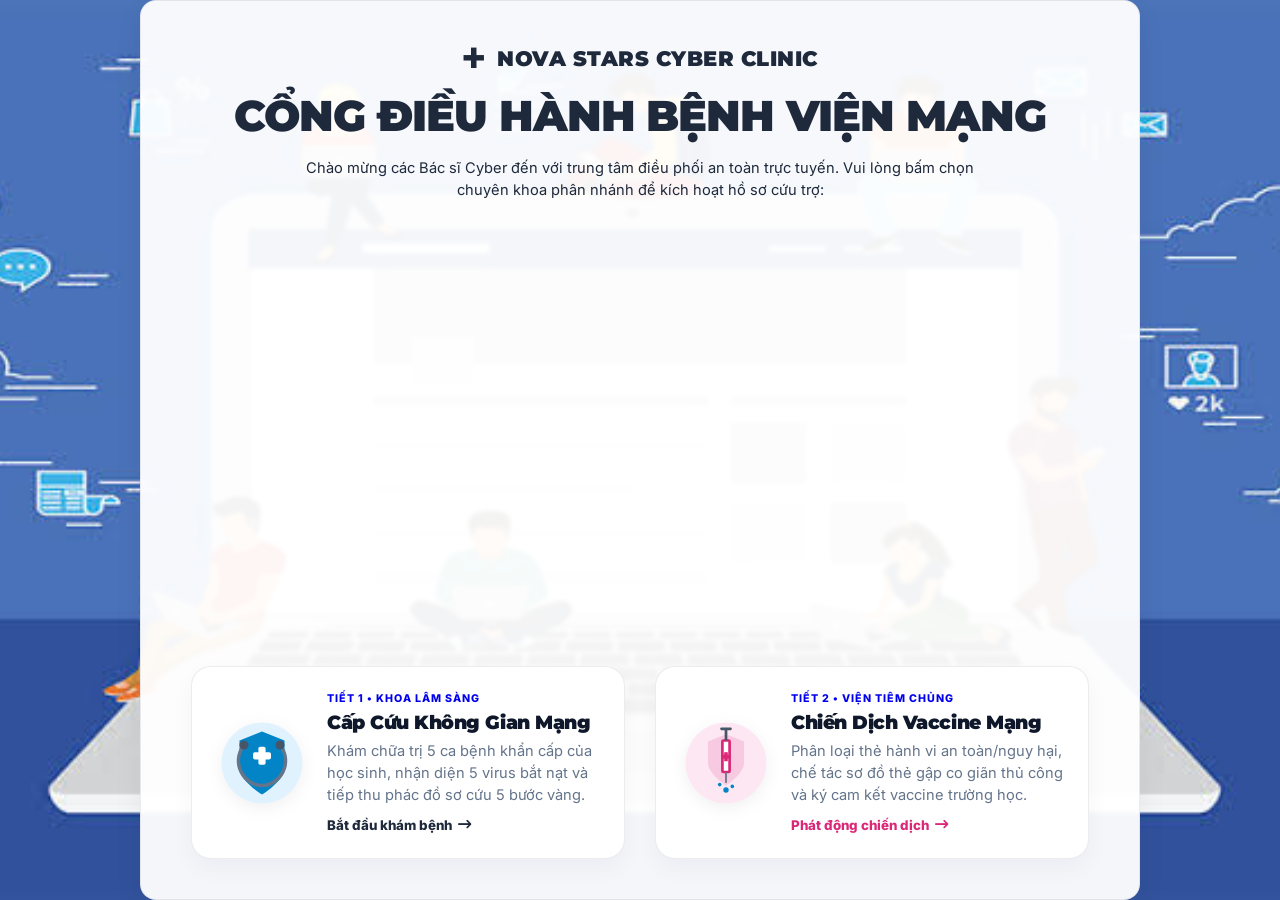
==== commit e298034f: "Update Tiet 2 with light theme match, rectangular cards, low blur and keyboard navigation" ====
--- a/index.html
+++ b/index.html
@@ -3,2612 +3,162 @@
 <head>
   <meta charset="UTF-8">
   <meta name="viewport" content="width=device-width, initial-scale=1.0">
-  <title>NOVA HOSPITAL - TIẾT 1: CẤP CỨU KHÔNG GIAN MẠNG</title>
+  <title>BỆNH VIỆN AN NINH MẠNG NOVA STARS - CỔNG ĐIỀU HÀNH</title>
   <link rel="preconnect" href="https://fonts.googleapis.com">
   <link rel="preconnect" href="https://fonts.gstatic.com" crossorigin>
-  <link href="https://fonts.googleapis.com/css2?family=Inter:wght@300;400;500;600;700;800&family=Montserrat:wght@400;500;600;700;800;900&display=swap" rel="stylesheet">
+  <link href="https://fonts.googleapis.com/css2?family=Inter:wght@400;500;600;700;800&family=Montserrat:wght@700;800;900&display=swap" rel="stylesheet">
   <link rel="stylesheet" href="https://cdnjs.cloudflare.com/ajax/libs/font-awesome/6.4.0/css/all.min.css">
   <link rel="stylesheet" href="puberty_style.css">
-  
+  <link rel="stylesheet" href="tiet2.css">
   <style>
-    /* CSS overrides to fix split-screen, implement light mode and set the new background */
-    body {
-      background-image: url('social_media_bg.png') !important;
-      background-size: cover !important;
-      background-position: center !important;
-      background-attachment: fixed !important;
-    }
-    
-    /* Ensure slides viewport stretches fully (Grid layout is maintained) */
-    .slides-viewport {
-      background-image: url('social_media_bg.png') !important;
-      background-size: cover !important;
-      background-position: center !important;
-      position: relative;
-      z-index: 2;
-    }
-    
-    .slides-viewport::before {
-      content: '';
-      position: absolute;
-      top: 0;
-      left: 0;
-      width: 100%;
-      height: 100%;
-      background: rgba(248, 250, 252, 0.45) !important; /* Light Mode clean overlay mask */
-      backdrop-filter: blur(10px) !important;
-      -webkit-backdrop-filter: blur(10px);
-      z-index: -1;
-      pointer-events: none;
-    }
-    
-    /* Slide Frame Light Mode styling */
-    .slide-frame {
-      background: rgba(255, 255, 255, 0.95) !important;
-      border: 1px solid rgba(15, 23, 42, 0.08) !important;
-      border-radius: 20px !important;
-      padding: 30px 40px !important;
-      box-shadow: 0 10px 30px rgba(15, 23, 42, 0.06) !important;
-      max-width: 1280px !important;
-      width: 95% !important;
-      margin: 0 auto !important;
-      text-align: center !important;
-      position: relative !important;
-      color: #1E293B !important;
-    }
-    
-    /* Text colors inside light frame */
-    .slide-frame h1, .slide-frame h2, .slide-frame h3, .slide-frame h4, .slide-frame p, .slide-frame li, .slide-frame span {
-      color: #1E293B !important;
-    }
-    .slide-frame .main-title {
-      color: #0284C7 !important; /* Sky Blue / Cyan */
-      font-size: 38pt !important;
-      text-transform: uppercase !important;
-      font-weight: 900 !important;
-      text-align: center !important;
-      text-shadow: 0 1px 3px rgba(0, 0, 0, 0.1) !important;
-      margin-bottom: 1.5rem !important;
-    }
-    .slide-frame .sub-title {
-      color: #DB2777 !important; /* Pink */
-      font-size: 24pt !important;
-      font-weight: 700 !important;
-      margin-bottom: 1.5rem !important;
-      text-align: center !important;
-    }
-    .slide-frame .breadcrumb {
-      color: #0284C7 !important;
-      font-weight: bold !important;
-      font-size: 11pt !important;
-    }
-    .slide-frame .slide-title {
-      color: #0F172A !important;
-      font-size: 28pt !important;
-      font-weight: 800 !important;
-    }
-    
-    /* Mockup phone & social media styles (exemption from dark text) */
-    .mockup-messenger *, .mockup-facebook *, .mockup-tiktok * {
-      color: inherit !important;
-    }
-    
-    .mockup-messenger {
-      background: #1e1e1e;
-      border-radius: 20px;
-      border: 4px solid #333;
-      padding: 15px;
-      width: 100%;
-      max-width: 360px;
-      margin: 0 auto;
-      box-shadow: 0 10px 30px rgba(0,0,0,0.5);
-      font-family: var(--font-body);
-    }
-    .chat-header {
-      display: flex;
-      align-items: center;
-      gap: 10px;
-      border-bottom: 1px solid #333;
-      padding-bottom: 10px;
-      margin-bottom: 15px;
-    }
-    .chat-avatar {
-      width: 35px;
-      height: 35px;
-      background: #dc2626;
-      border-radius: 50%;
+    /* Absolute center portal styles */
+    .portal-container {
       display: flex;
       align-items: center;
       justify-content: center;
-      color: white !important;
-      font-weight: bold;
-    }
-    .chat-name {
-      color: white !important;
-      font-size: 11pt;
-      font-weight: 600;
-    }
-    .chat-status {
-      font-size: 8pt;
-      color: #94A3B8 !important;
-    }
-    .chat-bubbles {
-      display: flex;
-      flex-direction: column;
-      gap: 12px;
-      min-height: 200px;
-    }
-    .bubble-incoming {
-      background: #2D3748;
-      color: #e4e6eb !important;
-      padding: 10px 14px;
-      border-radius: 15px 15px 15px 2px;
-      align-self: flex-start;
-      max-width: 85%;
-      font-size: 11pt;
-      line-height: 1.4;
-      border: 1px solid rgba(255, 255, 255, 0.05);
-    }
-    .bubble-danger {
-      border: 1px solid #ef4444;
-      background: rgba(239, 68, 68, 0.1);
-      color: #fca5a5 !important;
-    }
-    
-    .mockup-facebook {
-      background: #18191a;
-      border-radius: 12px;
-      border: 1px solid #3a3b3c;
-      padding: 15px;
-      color: #e4e6eb !important;
-      font-family: var(--font-body);
-      max-width: 480px;
-      margin: 0 auto;
-      box-shadow: 0 8px 25px rgba(0,0,0,0.4);
-    }
-    .fb-header {
-      display: flex;
-      align-items: center;
-      gap: 10px;
-      margin-bottom: 12px;
-    }
-    .fb-avatar {
-      width: 40px;
-      height: 40px;
-      background: #475569;
-      border-radius: 50%;
-      display: flex;
-      align-items: center;
-      justify-content: center;
-      font-size: 16px;
-      color: white !important;
-    }
-    .fb-author {
-      font-weight: 600;
-      color: white !important;
-      font-size: 11pt;
-    }
-    .fb-time {
-      font-size: 8pt;
-      color: #b0b3b8 !important;
-      margin-top: 2px;
-    }
-    .fb-content {
-      font-size: 12pt;
-      line-height: 1.5;
-      margin-bottom: 15px;
-      color: #e4e6eb !important;
-      text-align: left;
-    }
-    .fb-actions {
-      border-top: 1px solid #3a3b3c;
-      padding-top: 10px;
-      display: flex;
-      justify-content: space-around;
-      color: #b0b3b8 !important;
-      font-size: 10pt;
-    }
-    
-    .mockup-tiktok {
-      background: #000;
-      border-radius: 20px;
-      border: 4px solid #333;
-      position: relative;
-      width: 100%;
-      max-width: 280px;
-      height: 450px;
-      margin: 0 auto;
-      overflow: hidden;
-      box-shadow: 0 10px 30px rgba(0,0,0,0.5);
-    }
-    .tt-video-placeholder {
-      width: 100%;
-      height: 100%;
-      background: linear-gradient(180deg, #1f2937 0%, #111827 100%);
-      display: flex;
-      flex-direction: column;
-      align-items: center;
-      justify-content: center;
-      color: #4b5563 !important;
-    }
-    .tt-overlay {
-      position: absolute;
-      bottom: 0;
-      left: 0;
-      width: 100%;
-      padding: 15px;
-      background: linear-gradient(0deg, rgba(0,0,0,0.8) 0%, transparent 100%);
-      color: white !important;
-      font-family: var(--font-body);
-      text-align: left;
-    }
-    .tt-author {
-      font-weight: 700;
-      font-size: 10pt;
-      margin-bottom: 5px;
-    }
-    .tt-desc {
-      font-size: 9pt;
-      line-height: 1.3;
-    }
-    .tt-sidebar {
-      position: absolute;
-      right: 10px;
-      bottom: 80px;
-      display: flex;
-      flex-direction: column;
-      gap: 15px;
-      align-items: center;
-      color: white !important;
-    }
-    .tt-icon {
-      font-size: 20px;
-      text-shadow: 0 2px 5px rgba(0,0,0,0.5);
-    }
-    .tt-count {
-      font-size: 8pt;
-      margin-top: 2px;
-    }
-    
-    /* Disease and Shuffler layouts */
-    .shuffle-container {
-      display: flex;
-      justify-content: center;
-      gap: 15px;
-      margin-top: 20px;
-      width: 100%;
-      flex-wrap: wrap;
-    }
-    .shuffle-card {
-      background: rgba(255, 255, 255, 0.7) !important;
-      border: 1px solid rgba(0,0,0,0.1) !important;
-      border-radius: 12px;
-      padding: 20px;
-      width: 180px;
-      text-align: center;
-      cursor: pointer;
-      transition: var(--transition-smooth);
-    }
-    .shuffle-card.active-shuffle {
-      border-color: var(--cyan) !important;
-      box-shadow: 0 0 15px var(--cyan-glow);
-      transform: scale(1.05);
-      background: rgba(6, 182, 212, 0.1) !important;
-    }
-    .shuffle-card.selected {
-      border-color: var(--mint) !important;
-      box-shadow: 0 0 15px var(--mint-glow);
-      background: rgba(16, 185, 129, 0.1) !important;
-    }
-    
-    /* Dictionary virus tabs */
-    .virus-dict-container {
-      display: grid;
-      grid-template-columns: 240px 1fr;
-      gap: 20px;
-      width: 100%;
-      margin-top: 20px;
-    }
-    .dict-tabs {
-      display: flex;
-      flex-direction: column;
-      gap: 10px;
-    }
-    .dict-tab {
-      background: rgba(255, 255, 255, 0.8) !important;
-      border: 1px solid rgba(0,0,0,0.08) !important;
-      padding: 12px 15px !important;
-      border-radius: 8px !important;
-      color: #475569 !important;
-      font-weight: 700 !important;
-      text-align: left !important;
-      transition: var(--transition-smooth) !important;
-    }
-    .dict-tab:hover {
-      background: rgba(0, 0, 0, 0.03) !important;
-    }
-    .dict-tab.active-tab {
-      background: #0284C7 !important;
-      color: white !important;
-      border-color: #0284C7 !important;
-      box-shadow: 0 0 12px rgba(2, 132, 199, 0.3) !important;
-    }
-    .dict-tab.active-tab span {
-      color: white !important;
-    }
-    .dict-panel {
-      background: rgba(255, 255, 255, 0.8) !important;
-      border: 1px solid rgba(0,0,0,0.08) !important;
-      padding: 25px !important;
-      border-radius: 12px !important;
-      min-height: 280px !important;
-    }
-    
-    /* Arranger Game steps */
-    .arranger-container {
-      display: flex;
-      flex-direction: column;
-      gap: 20px;
-      width: 100%;
-      margin-top: 15px;
-    }
-    .arranger-slots {
-      display: grid;
-      grid-template-columns: repeat(5, 1fr);
-      gap: 10px;
-    }
-    .arranger-slot {
-      border: 2px dashed rgba(0,0,0,0.15) !important;
-      background: rgba(255, 255, 255, 0.6) !important;
-      border-radius: 8px !important;
-      height: 120px !important;
-      padding: 8px !important;
-      display: flex !important;
-      flex-direction: column !important;
-      justify-content: space-between !important;
-      transition: var(--transition-smooth) !important;
-    }
-    .arranger-slot.correct-slot {
-      border-color: var(--mint) !important;
-      background: rgba(16, 185, 129, 0.08) !important;
-    }
-    .arranger-slot.incorrect-slot {
-      border-color: var(--coral) !important;
-      background: rgba(244, 63, 94, 0.08) !important;
-    }
-    .slot-label {
-      font-size: 8pt !important;
-      text-transform: uppercase !important;
-      color: #64748b !important;
-      font-weight: 700 !important;
-    }
-    .slot-content {
-      font-size: 10pt !important;
-      font-weight: bold !important;
-      text-align: center !important;
-      margin: auto 0 !important;
-      color: #0F172A !important;
-    }
-    .arranger-cards {
-      display: flex;
-      justify-content: center;
-      gap: 10px;
-      flex-wrap: wrap;
-    }
-    .arranger-card {
-      background: rgba(255, 255, 255, 0.9) !important;
-      border: 1.5px solid rgba(0,0,0,0.08) !important;
-      border-radius: 8px !important;
-      padding: 10px !important;
-      font-size: 10pt !important;
-      font-weight: 700 !important;
-      width: 160px !important;
-      cursor: pointer !important;
-      transition: var(--transition-smooth) !important;
-      text-align: center !important;
-      color: #0F172A !important;
-    }
-    .arranger-card:hover {
-      transform: translateY(-2px) !important;
-      border-color: #0284C7 !important;
-    }
-    .arranger-card.selected-card {
-      border-color: #0284C7 !important;
-      box-shadow: 0 0 10px rgba(2, 132, 199, 0.3) !important;
-      background: rgba(2, 132, 199, 0.05) !important;
-    }
-    .arranger-card.placed {
-      opacity: 0.4 !important;
-      pointer-events: none !important;
-    }
-    
-    /* Layout styling overrides for clean text */
-    .pledge-label {
-      display: flex;
-      align-items: center;
-      gap: 15px;
-      cursor: pointer;
-      padding: 15px;
-      background: rgba(255, 255, 255, 0.7) !important;
-      border: 1px solid rgba(0,0,0,0.08) !important;
-      border-radius: 8px;
-      transition: var(--transition-smooth);
-    }
-    .pledge-label:hover {
-      background: rgba(0, 0, 0, 0.02) !important;
-    }
-    .pledge-checkbox {
-      width: 22px;
-      height: 22px;
-      accent-color: #0284C7;
-    }
-    
-    /* Approved Stamp animation */
-    .stamp-container {
-      position: relative;
-    }
-    .approved-stamp {
-      position: absolute;
-      top: 50%;
-      left: 50%;
-      transform: translate(-50%, -50%) scale(5);
-      opacity: 0;
-      color: #ef4444 !important;
-      font-size: 70px;
-      font-weight: 900;
-      border: 6px solid #ef4444;
-      padding: 10px 25px;
-      border-radius: 12px;
-      text-transform: uppercase;
-      letter-spacing: 5px;
-      transform-origin: center;
-      transition: all 0.3s cubic-bezier(0.175, 0.885, 0.32, 1.275);
-      z-index: 100;
-      pointer-events: none;
-      display: inline-block;
-      box-shadow: 0 0 15px rgba(239, 68, 68, 0.2);
-    }
-    .approved-stamp.stamped {
-      transform: translate(-50%, -50%) scale(1) rotate(-15deg);
-      opacity: 0.85;
-    }
-    
-    /* Confetti canvas overlay styling */
-    #confetti-canvas {
-      position: absolute;
-      top: 0;
-      left: 0;
       width: 100vw;
       height: 100vh;
-      z-index: 99;
-      pointer-events: none;
+      position: relative;
+      z-index: 10;
+    }
+    .portal-frame {
+      max-width: 1000px !important;
+      width: 90% !important;
+      padding: 40px 50px !important;
+    }
+    .portal-header {
+      margin-bottom: 40px;
+    }
+    .portal-logo {
+      display: inline-flex;
+      align-items: center;
+      gap: 12px;
+      margin-bottom: 15px;
+    }
+    .portal-logo-cross {
+      font-size: 28px;
+      color: #0284C7;
+      animation: pulse-glow 2s infinite alternate;
+    }
+    .portal-logo-title {
+      font-family: 'Montserrat', sans-serif;
+      font-size: 16pt;
+      font-weight: 900;
+      color: #0F172A;
+      letter-spacing: 0.5px;
+    }
+    .portal-title-h1 {
+      font-family: 'Montserrat', sans-serif;
+      font-size: 32pt;
+      font-weight: 900;
+      color: #0284C7;
+      text-transform: uppercase;
+      margin-bottom: 15px;
+    }
+    .portal-subtitle {
+      font-size: 13pt;
+      color: #64748B;
+      max-width: 700px;
+      margin: 0 auto;
+      line-height: 1.6;
     }
   </style>
 </head>
 <body>
-  <!-- Canvas for Confetti -->
-  <canvas id="confetti-canvas"></canvas>
 
-  <!-- main app container -->
-  <div class="app-container">
-    
-    <!-- LEFT SIDEBAR -->
-    <aside class="sidebar">
-      <div class="sidebar-header">
-        <div class="clinic-logo">
-          <div class="pulse-cross">✚</div>
-          <div class="logo-text">
-            <span class="logo-title">NOVA HOSPITAL</span>
-            <span class="logo-subtitle">CYBER SAFETY v1.0</span>
-          </div>
+  <div class="portal-container">
+    <div class="slide-frame portal-frame">
+      
+      <div class="portal-header text-center">
+        <div class="portal-logo">
+          <span class="portal-logo-cross">✚</span>
+          <span class="portal-logo-title">NOVA STARS CYBER CLINIC</span>
         </div>
-        <div class="status-badge">
-          <span class="live-dot"></span>
-          <span class="live-text">ONLINE</span>
-        </div>
+        <h1 class="portal-title-h1">Cổng Điều Hành Bệnh Viện Mạng</h1>
+        <p class="portal-subtitle">
+          Chào mừng các Bác sĩ Cyber đến với trung tâm điều phối an toàn trực tuyến. Vui lòng bấm chọn chuyên khoa phân nhánh để kích hoạt hồ sơ cứu trợ:
+        </p>
       </div>
 
-      <!-- Scrollable Steps Menu (29 Slides Navigator) -->
-            <div class="sidebar-menu-scrollable">
-        <nav class="sidebar-nav">
-          <div class="nav-group">
-            <span class="nav-group-title">🚀 GD 1: MỞ KHÓA CA BỆNH</span>
-            <ul>
-              <li class="nav-item active" data-slide="1"><span class="nav-num">01</span> <span class="nav-txt">Trạm mở đầu</span></li>
-              <li class="nav-item" data-slide="2"><span class="nav-num">02</span> <span class="nav-txt">Câu hỏi lớn của bài</span></li>
-              <li class="nav-item" data-slide="3"><span class="nav-num">03</span> <span class="nav-txt">Mục tiêu cần đạt</span></li>
-              <li class="nav-item" data-slide="4"><span class="nav-num">04</span> <span class="nav-txt">Khởi động triệu chứng</span></li>
-              <li class="nav-item" data-slide="5"><span class="nav-num">05</span> <span class="nav-txt">Hồ sơ bệnh nhân Tú</span></li>
-              <li class="nav-item" data-slide="6"><span class="nav-num">06</span> <span class="nav-txt">Hồ sơ bệnh nhân Vy</span></li>
-              <li class="nav-item" data-slide="7"><span class="nav-num">07</span> <span class="nav-txt">Hồ sơ bệnh nhân Nam</span></li>
-              <li class="nav-item" data-slide="8"><span class="nav-num">07.1</span> <span class="nav-txt">Tổng kết chặng 1</span></li>
-            </ul>
+      <div class="portal-branching-grid" style="margin-top: 20px;">
+        
+        <!-- Branch 1: Tiết 1 -->
+        <a href="tiet1.html" class="portal-branch-card card-first-aid" id="btn-portal-t1">
+          <div class="branch-illustration-container">
+            <svg class="cartoon-svg-illustration" viewBox="0 0 100 100">
+              <circle cx="50" cy="50" r="45" fill="#E0F2FE" />
+              <path d="M50,15 L75,25 L75,55 C75,70 50,85 50,85 C50,85 25,70 25,55 L25,25 Z" fill="#0284C7" />
+              <rect x="46" y="32" width="8" height="20" rx="2" fill="#FFFFFF" />
+              <rect x="40" y="38" width="20" height="8" rx="2" fill="#FFFFFF" />
+              <path d="M30,30 C15,50 30,75 50,75 C70,75 85,50 70,30" fill="none" stroke="#64748B" stroke-width="4" stroke-linecap="round" />
+              <circle cx="30" cy="30" r="5" fill="#475569" />
+              <circle cx="70" cy="30" r="5" fill="#475569" />
+            </svg>
           </div>
-          <div class="nav-group">
-            <span class="nav-group-title">📋 GD 2 & 3: KHÁM LÂM SÀNG</span>
-            <ul>
-              <li class="nav-item" data-slide="9"><span class="nav-num">08</span> <span class="nav-txt">Thông báo khẩn cấp</span></li>
-              <li class="nav-item" data-slide="10"><span class="nav-num">09</span> <span class="nav-txt">Quy trình hành động</span></li>
-              <li class="nav-item" data-slide="11"><span class="nav-num">10</span> <span class="nav-txt">Lộ trình khám bệnh</span></li>
-              <li class="nav-item" data-slide="12"><span class="nav-num">11</span> <span class="nav-txt">Thực hành khám (Intro)</span></li>
-              <li class="nav-item" data-slide="13"><span class="nav-num">12</span> <span class="nav-txt">Chuẩn bị đạo cụ</span></li>
-              <li class="nav-item" data-slide="14"><span class="nav-num">13</span> <span class="nav-txt">Giới thiệu 5 ca bệnh</span></li>
-              <li class="nav-item" data-slide="15"><span class="nav-num">14</span> <span class="nav-txt">8 phút đọc tìm triệu chứng</span></li>
-            </ul>
+          <div class="branch-card-body">
+            <div class="branch-card-badge text-cyan">TIẾT 1 &bull; KHOA LÂM SÀNG</div>
+            <h3>Cấp Cứu Không Gian Mạng</h3>
+            <p>Khám chữa trị 5 ca bệnh khẩn cấp của học sinh, nhận diện 5 virus bắt nạt và tiếp thu phác đồ sơ cứu 5 bước vàng.</p>
+            <span class="branch-action-link">Bắt đầu khám bệnh <i class="fa-solid fa-arrow-right-long"></i></span>
           </div>
-          <div class="nav-group">
-            <span class="nav-group-title">🔍 GD 4 & 5: HỘI CHẨN CHUYÊN MÔN</span>
-            <ul>
-              <li class="nav-item" data-slide="16"><span class="nav-num">15</span> <span class="nav-txt">Từ điển virus mạng</span></li>
-              <li class="nav-item" data-slide="17"><span class="nav-num">16</span> <span class="nav-txt">6 phút đối chiếu chẩn đoán</span></li>
-              <li class="nav-item" data-slide="18"><span class="nav-num">17</span> <span class="nav-txt">Hội đồng hội chẩn</span></li>
-              <li class="nav-item" data-slide="19"><span class="nav-num">14.1</span> <span class="nav-txt">Hội chẩn toàn bệnh viện</span></li>
-              <li class="nav-item" data-slide="20"><span class="nav-num">14.2</span> <span class="nav-txt">Kết quả hội chẩn</span></li>
-            </ul>
+        </a>
+
+        <!-- Branch 2: Tiết 2 -->
+        <a href="tiet2.html" class="portal-branch-card card-vaccine" id="btn-portal-t2">
+          <div class="branch-illustration-container">
+            <svg class="cartoon-svg-illustration" viewBox="0 0 100 100">
+              <circle cx="50" cy="50" r="45" fill="#FCE7F3" />
+              <path d="M50,18 L70,26 L70,50 C70,62 50,75 50,75 C50,75 30,62 30,50 L30,26 Z" fill="#DB2777" opacity="0.15" />
+              <rect x="46" y="25" width="8" height="35" rx="1" fill="#FFFFFF" stroke="#DB2777" stroke-width="3" />
+              <line x1="50" y1="25" x2="50" y2="12" stroke="#475569" stroke-width="3" />
+              <line x1="45" y1="12" x2="55" y2="12" stroke="#475569" stroke-width="3" stroke-linecap="round" />
+              <line x1="50" y1="60" x2="50" y2="72" stroke="#64748B" stroke-width="2" />
+              <circle cx="50" cy="80" r="3" fill="#0284C7" />
+              <circle cx="43" cy="74" r="2" fill="#0284C7" />
+              <circle cx="57" cy="76" r="2" fill="#0284C7" />
+              <rect x="48" y="38" width="4" height="10" fill="#DB2777" />
+              <rect x="45" y="41" width="10" height="4" fill="#DB2777" />
+            </svg>
           </div>
-          <div class="nav-group">
-            <span class="nav-group-title">🩹 GD 6 - 8: PHÁC ĐỒ ĐIỀU TRỊ</span>
-            <ul>
-              <li class="nav-item" data-slide="21"><span class="nav-num">21</span> <span class="nav-txt">Game: Đoán từ khóa</span></li>
-              <li class="nav-item" data-slide="22"><span class="nav-num">22</span> <span class="nav-txt">Sơ đồ phác đồ mẫu</span></li>
-              <li class="nav-item" data-slide="23"><span class="nav-num">23</span> <span class="nav-txt">Game: 3 Nguyên tắc vàng</span></li>
-              <li class="nav-item" data-slide="24"><span class="nav-num">24</span> <span class="nav-txt">10 phút kê đơn chi tiết</span></li>
-              <li class="nav-item" data-slide="25"><span class="nav-num">25</span> <span class="nav-txt">Phác đồ chuẩn y khoa</span></li>
-              <li class="nav-item" data-slide="26"><span class="nav-num">26</span> <span class="nav-txt">RPG: Giới thiệu thực hành</span></li>
-              <li class="nav-item" data-slide="27"><span class="nav-num">27</span> <span class="nav-txt">RPG B1: Bình tĩnh</span></li>
-              <li class="nav-item" data-slide="28"><span class="nav-num">28</span> <span class="nav-txt">RPG B2: Bằng chứng</span></li>
-              <li class="nav-item" data-slide="29"><span class="nav-num">29</span> <span class="nav-txt">RPG B3: Chặn & Báo cáo</span></li>
-              <li class="nav-item" data-slide="30"><span class="nav-num">30</span> <span class="nav-txt">RPG B4: Giúp đỡ</span></li>
-              <li class="nav-item" data-slide="31"><span class="nav-num">31</span> <span class="nav-txt">RPG B5: Tích cực</span></li>
-              <li class="nav-item" data-slide="32"><span class="nav-num">32</span> <span class="nav-txt">4 phút viết nhật ký</span></li>
-              <li class="nav-item" data-slide="33"><span class="nav-num">33</span> <span class="nav-txt">Tiêm vaccine cam kết</span></li>
-              <li class="nav-item" data-slide="34"><span class="nav-num">34</span> <span class="nav-txt">Hoàn thành nhiệm vụ</span></li>
-            </ul>
+          <div class="branch-card-body">
+            <div class="branch-card-badge text-pink">TIẾT 2 &bull; VIỆN TIÊM CHỦNG</div>
+            <h3>Chiến Dịch Vaccine Mạng</h3>
+            <p>Phân loại thẻ hành vi an toàn/nguy hại, chế tác sơ đồ thẻ gập co giãn thủ công và ký cam kết vaccine trường học.</p>
+            <span class="branch-action-link" style="color: var(--pink) !important;">Phát động chiến dịch <i class="fa-solid fa-arrow-right-long"></i></span>
           </div>
-        </nav>
+        </a>
+
       </div>
-    </aside>
 
-
-    <!-- MAIN APP CONTENT VIEWPORT -->
-    <main class="main-content">
-      
-      <!-- Top header control bar -->
-      <header class="top-bar">
-        <div class="header-left" style="display: flex; align-items: center; gap: 10px;">
-          <a href="../../ve-sinh-co-the-tuoi-day-thi/index.html" class="back-portal-btn" title="Quay lại Cổng Học Tập"><i class="fa-solid fa-house"></i></a>
-          <button class="control-btn" id="sidebar-toggle" title="Thu gọn / Mở rộng Sidebar">☰</button>
-          <div class="active-stage-indicator" id="current-stage-display">
-            GD 1: MỞ KHÓA CA BỆNH
-          </div>
-        </div>
-        <div class="header-right" style="display: flex; align-items: center; gap: 15px;">
-          <div class="role-badge" id="header-role-badge">Bác sĩ Nova</div>
-          <button class="control-btn" id="fullscreen-toggle" title="Phóng to / Thu nhỏ"><i class="fa-solid fa-expand"></i></button>
-        </div>
-      </header>
-
-      <!-- Slides Viewport Container -->
-      <div class="slides-viewport">
-        <section class="slide active" id="slide-1" data-stage="GD 1: MỞ KHÓA CA BỆNH" data-stage-num="1">
-          <div class="slide-layout flex-center-col text-center">
-            <div class="slide-frame">
-              <h1 class="main-title">KHI BỊ LÀM KHÓ CHỊU TRÊN MẠNG, EM CẦN LÀM GÌ?</h1>
-              <h2 class="sub-title">Trạm mở đầu - Nova Doctor</h2>
-              <div class="glass-panel" style="padding: 2.5rem; max-width: 800px; margin: 0 auto 3rem auto; border-radius: 16px; border: 1.5px solid var(--glass-border); background: rgba(255, 255, 255, 0.7);">
-                <p style="font-size: 24pt !important; font-weight: 700; color: #1E293B; line-height: 1.5;">
-                  📢 <strong style="color: #0284C7;">Lời thoại dẫn dắt:</strong> Bệnh viện Nova tiếp nhận ca cấp cứu trực tuyến mới. Bác sĩ Nova sẵn sàng trực ban!
-                </p>
-              </div>
-              <button class="btn btn-cyan btn-lg btn-pulse" onclick="navigateToSlide(2)" style="padding: 18px 36px; font-size: 20pt !important; font-weight: 800;">🩺 BẮT ĐẦU CA TRỰC <i class="fa-solid fa-arrow-right" style="margin-left: 10px;"></i></button>
-            </div>
-          </div>
-        </section>
-        <section class="slide" id="slide-2" data-stage="GD 1: MỞ KHÓA CA BỆNH" data-stage-num="1">
-          <div class="slide-layout flex-center-col text-center">
-            <div class="slide-frame" style="max-width: 1000px;">
-              <div class="slide-header">
-                <span class="breadcrumb">CÂU HỎI LỚN CỦA BÀI HỌC</span>
-                <h2 class="slide-title">Câu hỏi dẫn dắt chính</h2>
-              </div>
-              <div class="glass-panel" style="padding: 3rem; margin-top: 3rem; border-radius: 16px; border: 2.5px dashed #0284C7; background: rgba(2, 132, 199, 0.05); text-align: center; min-height: 180px; display: flex; align-items: center; justify-content: center;">
-                <p id="s2-typewriter-text" style="font-size: 32pt !important; font-weight: 900; color: #0284C7; line-height: 1.6; text-transform: uppercase; white-space: pre-wrap; width: 100%;">
-                  <!-- Typed by JS -->
-                </p>
-              </div>
-              <div style="margin-top: 4rem;">
-                <button class="btn btn-cyan" onclick="navigateToSlide(3)" style="padding: 14px 28px; font-size: 20pt !important; font-weight: 800;">MỤC TIÊU CẦN ĐẠT <i class="fa-solid fa-arrow-right"></i></button>
-              </div>
-            </div>
-          </div>
-        </section>
-        <section class="slide" id="slide-3" data-stage="GD 1: MỞ KHÓA CA BỆNH" data-stage-num="1">
-          <div class="slide-layout flex-center-col text-center">
-            <div class="slide-frame" style="max-width: 1000px;">
-              <div class="slide-header">
-                <span class="breadcrumb">KẾT QUẢ ĐẦU RA</span>
-                <h2 class="slide-title">MỤC TIÊU CẦN ĐẠT CỦA BÁC SĨ NOVA</h2>
-              </div>
-              <div class="glass-panel text-left" style="padding: 2.5rem; margin-top: 2rem; border-radius: 16px; border: 1px solid rgba(0,0,0,0.08); background: rgba(255, 255, 255, 0.7); display: flex; flex-direction: column; gap: 15px;">
-                <p style="font-size: 20pt !important; font-weight: 700; color: #1E293B; line-height: 1.6;">
-                  🎯 <strong>Mục tiêu chính:</strong>
-                </p>
-                <ul style="font-size: 18pt !important; color: #475569; font-weight: 600; padding-left: 20px; line-height: 1.8; display: flex; flex-direction: column; gap: 10px;">
-                  <li>🔬 <strong>Nhận biết</strong> được 5 loại hành vi gây ảnh hưởng, quấy rối bản thân trên không gian mạng xã hội.</li>
-                  <li>🔍 <strong>Quan sát, phân tích</strong> chi tiết các dấu hiệu bệnh lý lâm sàng mạng để đưa ra chẩn đoán chính xác chủng virus.</li>
-                  <li>🩹 <strong>Áp dụng phác đồ sơ cứu 5 bước</strong> để thiết lập đơn thuốc giải pháp điều trị cho các bệnh nhân trong thực tế đời sống.</li>
-                </ul>
-              </div>
-              <div style="margin-top: 35px;">
-                <button class="btn btn-cyan" onclick="navigateToSlide(4)" style="padding: 14px 28px; font-size: 18pt !important; font-weight: 800;">KHỞI ĐỘNG CA TRỰC <i class="fa-solid fa-arrow-right"></i></button>
-              </div>
-            </div>
-          </div>
-        </section>
-        <section class="slide" id="slide-4" data-stage="GD 1: MỞ KHÓA CA BỆNH" data-stage-num="1">
-          <div class="slide-layout flex-center-col text-center">
-            <div class="slide-frame" style="max-width: 1100px;">
-              <div class="slide-header">
-                <span class="breadcrumb">TRẠM 1 &bull; KHỞI ĐỘNG</span>
-                <h2 class="slide-title">NHẬN DIỆN TRIỆU CHỨNG LẠ BAN ĐẦU</h2>
-              </div>
-              <div class="mystery-layout" style="display: grid; grid-template-columns: 1fr 1.2fr; gap: 40px; margin-top: 30px; text-align: left;">
-                <div class="glass-panel" style="padding: 30px; border-radius: 16px; border: 1px solid rgba(0,0,0,0.08); background: rgba(255, 255, 255, 0.7); display: flex; flex-direction: column; align-items: center; justify-content: center;">
-                  <img src="symptom_doctor.png" alt="Bác sĩ trưởng khoa" style="max-width: 100%; max-height: 200px; object-fit: contain;">
-                  <p style="font-size: 13pt !important; color: #b91c1c; font-weight: 800; margin-top: 10px; text-align: center; animation: pulse 1s infinite;">🚨 [Trưởng khoa báo động đỏ!]</p>
-                </div>
-                <div style="display: flex; flex-direction: column; justify-content: space-between;">
-                  <div class="glass-panel" style="padding: 25px; border-radius: 12px; border: 1px solid rgba(0,0,0,0.08); background: rgba(255, 255, 255, 0.7); display: flex; align-items: center; gap: 15px;">
-                    <img src="sad_child_phone.png" alt="Bệnh nhân nhăn nhó" style="width: 110px; height: 110px; border-radius: 8px; object-fit: cover;">
-                    <p style="font-size: 18pt !important; font-weight: 700; color: #1E293B; line-height: 1.5; margin: 0;">
-                      Hãy cùng bắt đầu nhận hồ sơ cấp cứu và phát hiện các dấu hiệu thể hiện hành vi quấy rối trực tuyến.
-                    </p>
-                  </div>
-                  <div style="margin-top: 25px;">
-                    <button class="btn btn-cyan btn-lg btn-pulse" onclick="navigateToSlide(5)" style="width: 100%; padding: 16px; font-weight: 800; font-size: 18pt !important;"><i class="fa-solid fa-barcode"></i> QUÉT TRIỆU CHỨNG LẠ</button>
-                  </div>
-                </div>
-              </div>
-            </div>
-          </div>
-        </section>
-        <section class="slide" id="slide-5" data-stage="GD 1: MỞ KHÓA CA BỆNH" data-stage-num="1">
-          <div class="slide-layout flex-center-col text-center">
-            <div class="slide-frame" style="max-width: 1100px;">
-              <div class="slide-header">
-                <span class="breadcrumb">HOẠT ĐỘNG 1 &bull; MÀN HÌNH THẢO LUẬN A</span>
-                <h2 class="slide-title">HỒ SƠ BỆNH NHÂN TÚ</h2>
-              </div>
-              <div class="mystery-layout" style="display: grid; grid-template-columns: 1fr 1.2fr; gap: 40px; margin-top: 30px; text-align: left;">
-                <div class="mockup-messenger" id="mockup-msg-s5">
-                  <div class="chat-header">
-                    <div class="chat-avatar">?</div>
-                    <div>
-                      <div class="chat-name">Ẩn Danh (Tài khoản lạ)</div>
-                      <div class="chat-status">Hoạt động 1 phút trước</div>
-                    </div>
-                  </div>
-                  <div class="chat-bubbles">
-                    <div class="bubble-incoming bubble-danger" id="msg-bubble-s5">Mày là kẻ vô dụng, không ai thích mày đâu! 😡</div>
-                  </div>
-                </div>
-                <div style="display: flex; flex-direction: column; justify-content: space-between; padding: 15px 0;">
-                  <div class="glass-panel" style="padding: 25px; border-radius: 12px; border: 1px solid rgba(0,0,0,0.08); background: rgba(255, 255, 255, 0.7);">
-                    <h3 style="font-size: 22pt !important; color: #0284C7; font-weight: 800; margin-bottom: 12px;"><i class="fa-solid fa-circle-question"></i> CÂU HỎI THẢO LUẬN:</h3>
-                    <p style="font-size: 18pt !important; font-weight: 700; color: #1E293B; line-height: 1.6; margin: 0;">
-                      - Tú liên tục nhận được tin nhắn Messenger từ tài khoản lạ.<br>
-                      - Nếu là Tú, em sẽ cảm thấy thế nào? Tại sao Tú cảm thấy như vậy?
-                    </p>
-                  </div>
-                  <div class="glass-panel" id="ans-box-s5" style="padding: 20px; border-radius: 12px; border: 1.5px solid rgba(0,0,0,0.08); background: rgba(255, 255, 255, 0.7); margin-top: 15px; display: none;">
-                    <div style="font-size: 13pt !important; color: #64748b; font-weight: bold; text-transform: uppercase; margin-bottom: 6px;">Kết quả chẩn đoán</div>
-                    <p style="font-size: 15pt !important; font-weight: 800; color: #ef4444; margin: 0; line-height: 1.4;">Tú khó chịu vì bị nhắn tin bởi các tin nhắn xúc phạm.</p>
-                  </div>
-                  <div style="display: flex; gap: 15px; margin-top: 20px;">
-                    <button class="btn btn-purple" id="btn-ans-s5" onclick="revealS5Answer()" style="flex: 1; padding: 14px; font-weight: 800; font-size: 18pt !important;"><i class="fa-solid fa-lightbulb"></i> ĐÁP ÁN</button>
-                    <button class="btn btn-cyan" onclick="navigateToSlide(6)" style="flex: 1; padding: 14px; font-weight: 800; font-size: 18pt !important;">ẢNH TIẾP THEO <i class="fa-solid fa-arrow-right"></i></button>
-                  </div>
-                </div>
-              </div>
-            </div>
-          </div>
-        </section>
-        <section class="slide" id="slide-6" data-stage="GD 1: MỞ KHÓA CA BỆNH" data-stage-num="1">
-          <div class="slide-layout flex-center-col text-center">
-            <div class="slide-frame" style="max-width: 1100px;">
-              <div class="slide-header">
-                <span class="breadcrumb">HOẠT ĐỘNG 1 &bull; MÀN HÌNH THẢO LUẬN B</span>
-                <h2 class="slide-title">HỒ SƠ BỆNH NHÂN VY</h2>
-              </div>
-              <div class="mystery-layout" style="display: grid; grid-template-columns: 1fr 1.2fr; gap: 40px; margin-top: 30px; text-align: left;">
-                <div class="mockup-facebook" id="mockup-fb-s6">
-                  <div class="fb-header">
-                    <div class="fb-avatar"><i class="fa-solid fa-user-secret"></i></div>
-                    <div>
-                      <div class="fb-author">Góc Ẩn Danh - School Confessions</div>
-                      <div class="fb-time">Vừa xong &bull; 🌐</div>
-                    </div>
-                  </div>
-                  <div class="fb-content" id="fb-post-s6">Nghe nói bạn Vy gian lận thi học kỳ đó mọi người... Nhìn hiền lành thế mà không ngờ được! 🤔🤫 #gianlan #hottrend</div>
-                  <div class="fb-actions">
-                    <span><i class="fa-regular fa-thumbs-up"></i> Thích (42)</span>
-                    <span><i class="fa-regular fa-comment"></i> Bình luận (18)</span>
-                    <span><i class="fa-regular fa-share-from-square"></i> Chia sẻ</span>
-                  </div>
-                </div>
-                <div style="display: flex; flex-direction: column; justify-content: space-between; padding: 15px 0;">
-                  <div class="glass-panel" style="padding: 25px; border-radius: 12px; border: 1px solid rgba(0,0,0,0.08); background: rgba(255, 255, 255, 0.7);">
-                    <h3 style="font-size: 22pt !important; color: #0284C7; font-weight: 800; margin-bottom: 12px;"><i class="fa-solid fa-circle-question"></i> CÂU HỎI THẢO LUẬN:</h3>
-                    <p style="font-size: 18pt !important; font-weight: 700; color: #1E293B; line-height: 1.6; margin: 0;">
-                      - Một bài đăng ẩn danh trong nhóm trường: 'Nghe nói bạn Vy gian lận thi học kỳ đó mọi người...'.<br>
-                      - Theo em, Vy cảm thấy thế nào? Tại sao Vy cảm thấy như vậy?
-                    </p>
-                  </div>
-                  <div class="glass-panel" id="ans-box-s6" style="padding: 20px; border-radius: 12px; border: 1.5px solid rgba(0,0,0,0.08); background: rgba(255, 255, 255, 0.7); margin-top: 15px; display: none;">
-                    <div style="font-size: 13pt !important; color: #64748b; font-weight: bold; text-transform: uppercase; margin-bottom: 6px;">Kết quả chẩn đoán</div>
-                    <p style="font-size: 15pt !important; font-weight: 800; color: #ef4444; margin: 0; line-height: 1.4;">Vy tức giận vì bị lan truyền tin đồn không đúng sự thật.</p>
-                  </div>
-                  <div style="display: flex; gap: 15px; margin-top: 20px;">
-                    <button class="btn btn-purple" id="btn-ans-s6" onclick="revealS6Answer()" style="flex: 1; padding: 14px; font-weight: 800; font-size: 18pt !important;"><i class="fa-solid fa-lightbulb"></i> ĐÁP ÁN</button>
-                    <button class="btn btn-cyan" onclick="navigateToSlide(7)" style="flex: 1; padding: 14px; font-weight: 800; font-size: 18pt !important;">ẢNH TIẾP THEO <i class="fa-solid fa-arrow-right"></i></button>
-                  </div>
-                </div>
-              </div>
-            </div>
-          </div>
-        </section>
-        <section class="slide" id="slide-7" data-stage="GD 1: MỞ KHÓA CA BỆNH" data-stage-num="1">
-          <div class="slide-layout flex-center-col text-center">
-            <div class="slide-frame" style="max-width: 1100px;">
-              <div class="slide-header">
-                <span class="breadcrumb">HOẠT ĐỘNG 1 &bull; MÀN HÌNH THẢO LUẬN C</span>
-                <h2 class="slide-title">HỒ SƠ BỆNH NHÂN NAM</h2>
-              </div>
-              <div class="mystery-layout" style="display: grid; grid-template-columns: 1fr 1.2fr; gap: 40px; margin-top: 30px; text-align: left;">
-                <div class="mockup-tiktok">
-                  <div class="tt-video-placeholder" id="tt-video-s7">
-                    <span style="font-size: 60px; color: #475569;"><i class="fa-solid fa-bed"></i></span>
-                    <span style="font-size: 12pt; color: #64748b; margin-top: 10px;">[Ảnh Nam ngủ gật chế giễu]</span>
-                  </div>
-                  <div class="tt-sidebar">
-                    <div><span class="tt-icon" style="color: #ff3b5c;"><i class="fa-solid fa-heart"></i></span><div class="tt-count">245</div></div>
-                    <div><span class="tt-icon"><i class="fa-solid fa-comment"></i></span><div class="tt-count">89</div></div>
-                    <div><span class="tt-icon"><i class="fa-solid fa-share"></i></span><div class="tt-count">12</div></div>
-                  </div>
-                  <div class="tt-overlay">
-                    <div class="tt-author">@funny_classroom_jokes</div>
-                    <div class="tt-desc">Thần ngủ gật lớp chúng ta đã lộ diện! Đố cả nhà ngủ mà vẫn giữ thăng bằng như Nam 😴🤣 #funny #sleepy #school</div>
-                  </div>
-                </div>
-                <div style="display: flex; flex-direction: column; justify-content: space-between; padding: 15px 0;">
-                  <div class="glass-panel" style="padding: 25px; border-radius: 12px; border: 1px solid rgba(0,0,0,0.08); background: rgba(255, 255, 255, 0.7);">
-                    <h3 style="font-size: 22pt !important; color: #0284C7; font-weight: 800; margin-bottom: 12px;"><i class="fa-solid fa-circle-question"></i> CÂU HỎI THẢO LUẬN:</h3>
-                    <p style="font-size: 18pt !important; font-weight: 700; color: #1E293B; line-height: 1.6; margin: 0;">
-                      - Nam thấy mình bị chia sẻ ảnh công khai trên mạng xã hội.<br>
-                      - Nam cảm thấy như thế nào? Tại sao Nam cảm thấy như vậy?
-                    </p>
-                  </div>
-                  <div class="glass-panel" id="ans-box-s7" style="padding: 20px; border-radius: 12px; border: 1.5px solid rgba(0,0,0,0.08); background: rgba(255, 255, 255, 0.7); margin-top: 15px; display: none;">
-                    <div style="font-size: 13pt !important; color: #64748b; font-weight: bold; text-transform: uppercase; margin-bottom: 6px;">Kết quả chẩn đoán</div>
-                    <p style="font-size: 15pt !important; font-weight: 800; color: #ef4444; margin: 0; line-height: 1.4;">Nam khó chịu, tức giận vì bị đăng ảnh cá nhân khi Nam không biết và chưa đồng ý.</p>
-                  </div>
-                  <div style="display: flex; gap: 15px; margin-top: 20px;">
-                    <button class="btn btn-purple" id="btn-ans-s7" onclick="revealS7Answer()" style="flex: 1; padding: 14px; font-weight: 800; font-size: 18pt !important;"><i class="fa-solid fa-lightbulb"></i> ĐÁP ÁN</button>
-                    <button class="btn btn-cyan" onclick="navigateToSlide(8)" style="flex: 1; padding: 14px; font-weight: 800; font-size: 18pt !important;">TIẾP TỤC <i class="fa-solid fa-arrow-right"></i></button>
-                  </div>
-                </div>
-              </div>
-            </div>
-          </div>
-        </section>
-        <section class="slide" id="slide-8" data-stage="GD 1: MỞ KHÓA CA BỆNH" data-stage-num="1">
-          <div class="slide-layout flex-center-col text-center">
-            <div class="slide-frame" style="max-width: 1000px;">
-              <div class="slide-header">
-                <span class="breadcrumb">TK01 &bull; TỔNG KẾT CHẬNG 1</span>
-                <h2 class="slide-title">TỔNG KẾT</h2>
-              </div>
-              <div class="glass-panel" id="s7-1-box" style="padding: 3rem; margin-top: 3rem; border-radius: 16px; border: 2.5px solid #0284C7; background: rgba(255, 255, 255, 0.7); cursor: pointer; transition: all 0.3s; min-height: 180px; display: flex; align-items: center; justify-content: center;" onclick="revealS7_1Content()">
-                <div id="s7-1-click-tip" style="font-size: 24pt !important; font-weight: 800; color: #DB2777; animation: gentle-pulse 1.5s infinite alternate;">👉 Click vào đây để hiện kết luận</div>
-                <div id="s7-1-text" class="hidden" style="font-size: 24pt !important; font-weight: 850; color: #0f172a; line-height: 1.6; text-align: center; width: 100%;">
-                  Các bệnh nhân cảm thấy khó chịu do một số hành động quấy rối, đe doạ, … trên mạng xã hội
-                </div>
-              </div>
-              <div style="margin-top: 4rem;">
-                <button class="btn btn-cyan" onclick="navigateToSlide(9)" style="padding: 14px 28px; font-size: 18pt !important; font-weight: 800;">TIẾP NHẬN THÔNG BÁO KHẨN <i class="fa-solid fa-arrow-right"></i></button>
-              </div>
-            </div>
-          </div>
-        </section>
-        <section class="slide" id="slide-9" data-stage="GD 2 & 3: KHÁM LÂM SÀNG" data-stage-num="2">
-          <div class="slide-layout flex-center-col text-center">
-            <div class="slide-frame" style="max-width: 1000px;">
-              <h1 class="main-title" style="color: var(--coral) !important;"><i class="fa-solid fa-circle-exclamation"></i> THÔNG BÁO KHẨN CẤP TỪ NOVA HOSPITAL</h1>
-              <h2 class="sub-title" style="color: var(--coral) !important;">Trạm 2 - Giai đoạn 2</h2>
-              <div class="glass-panel" style="padding: 2.5rem; border-radius: 16px; border: 2.5px solid var(--coral); background: rgba(244, 63, 94, 0.05); margin-bottom: 3rem;">
-                <p style="font-size: 26pt !important; font-weight: 800; color: #1E293B; line-height: 1.6;">
-                  "Bệnh viện Nova phát đi thông báo khẩn cấp: Rất nhiều học sinh đang bị tấn công bởi các loại 'Virus độc hại' trên không gian mạng. Yêu cầu kíp trực cấp cứu Nova lập tức vào cuộc!"
-                </p>
-              </div>
-              <button class="btn btn-cyan btn-pulse" onclick="navigateToSlide(10)" style="padding: 16px 32px; font-size: 20pt !important; font-weight: 800;"><i class="fa-solid fa-clipboard-check"></i> TIẾP NHẬN BỆNH ÁN</button>
-            </div>
-          </div>
-        </section>
-        <section class="slide" id="slide-10" data-stage="GD 2 & 3: KHÁM LÂM SÀNG" data-stage-num="2">
-          <div class="slide-layout flex-center-col text-center">
-            <div class="slide-frame" style="max-width: 1100px;">
-              <div class="slide-header">
-                <span class="breadcrumb">QUY TRÌNH HÀNH ĐỘNG</span>
-                <h2 class="slide-title">NHIỆM VỤ CỦA BÁC SĨ NOVA</h2>
-              </div>
-              <div style="display: grid; grid-template-columns: repeat(3, 1fr); gap: 20px; margin-top: 40px;" class="step-guide-row">
-                <div class="glass-panel dict-tab" id="step-guide-1" style="padding: 25px; border-radius: 12px; border: 1.5px solid rgba(0,0,0,0.08); text-align: center; transition: all 0.3s; background: rgba(255,255,255,0.7);" onmouseover="focusStep(1)" onmouseout="resetSteps()">
-                  <div style="font-size: 40px; color: #0284C7; margin-bottom: 10px;"><i class="fa-solid fa-file-medical"></i></div>
-                  <h3 style="font-size: 18pt !important; color: #0F172A; margin-bottom: 8px;">BƯỚC 1</h3>
-                  <p style="font-size: 13pt !important; color: #475569; font-weight: 600;">Đọc hồ sơ tìm triệu chứng</p>
-                </div>
-                <div class="glass-panel dict-tab" id="step-guide-2" style="padding: 25px; border-radius: 12px; border: 1.5px solid rgba(0,0,0,0.08); text-align: center; transition: all 0.3s; background: rgba(255,255,255,0.7);" onmouseover="focusStep(2)" onmouseout="resetSteps()">
-                  <div style="font-size: 40px; color: #DB2777; margin-bottom: 10px;"><i class="fa-solid fa-microscope"></i></div>
-                  <h3 style="font-size: 18pt !important; color: #0F172A; margin-bottom: 8px;">BƯỚC 2</h3>
-                  <p style="font-size: 13pt !important; color: #475569; font-weight: 600;">Chẩn đoán tên virus mạng</p>
-                </div>
-                <div class="glass-panel dict-tab" id="step-guide-3" style="padding: 25px; border-radius: 12px; border: 1.5px solid rgba(0,0,0,0.08); text-align: center; transition: all 0.3s; background: rgba(255,255,255,0.7);" onmouseover="focusStep(3)" onmouseout="resetSteps()">
-                  <div style="font-size: 40px; color: var(--mint); margin-bottom: 10px;"><i class="fa-solid fa-prescription-bottle-medical"></i></div>
-                  <h3 style="font-size: 18pt !important; color: #0F172A; margin-bottom: 8px;">BƯỚC 3</h3>
-                  <p style="font-size: 13pt !important; color: #475569; font-weight: 600;">Kê đơn phác đồ cấp cứu</p>
-                </div>
-              </div>
-              <div style="margin-top: 50px;">
-                <button class="btn btn-cyan" onclick="navigateToSlide(11)" style="padding: 14px 28px; font-size: 18pt !important; font-weight: 800;">LỘ TRÌNH KHÁM LÂM SÀNG <i class="fa-solid fa-arrow-right"></i></button>
-              </div>
-            </div>
-          </div>
-        </section>
-        <section class="slide" id="slide-11" data-stage="GD 2 & 3: KHÁM LÂM SÀNG" data-stage-num="2">
-          <div class="slide-layout flex-center-col text-center">
-            <div class="slide-frame" style="max-width: 1000px;">
-              <div class="slide-header">
-                <span class="breadcrumb">LỘ TRÌNH LÀM VIỆC</span>
-                <h2 class="slide-title">LỘ TRÌNH KHÁM LÂM SÀNG TIẾT 1</h2>
-              </div>
-              <div class="glass-panel" style="padding: 30px; margin-top: 30px; border-radius: 16px; border: 1px solid rgba(0,0,0,0.08); background: rgba(255, 255, 255, 0.7); text-align: left;">
-                <div style="display: grid; grid-template-columns: repeat(2, 1fr); gap: 20px; font-size: 18pt !important; font-weight: 700; color: #1E293B;" id="s10-steps-container">
-                  <div class="wf-step hidden" id="s10-step-1">🚀 1. Khám bệnh <span style="color: #0284C7;">(8')</span></div>
-                  <div class="wf-step hidden" id="s10-step-2">🔍 2. Chẩn đoán <span style="color: #0284C7;">(6')</span></div>
-                  <div class="wf-step hidden" id="s10-step-3">🩺 3. Hội chẩn chuyên khoa <span style="color: #0284C7;">(5')</span></div>
-                  <div class="wf-step hidden" id="s10-step-4">🩹 4. Kê đơn phác đồ <span style="color: #0284C7;">(10')</span></div>
-                  <div class="wf-step hidden" id="s10-step-5">📝 5. Viết nhật ký lâm sàng <span style="color: #0284C7;">(4')</span></div>
-                  <div class="wf-step hidden" id="s10-step-6">💉 6. Tiêm vaccine cam kết <span style="color: #0284C7;">(3')</span></div>
-                </div>
-              </div>
-              <div style="margin-top: 40px;">
-                <button class="btn btn-cyan" onclick="navigateToSlide(12)" style="padding: 14px 28px; font-size: 18pt !important; font-weight: 800;">TIẾN VÀO THỬ THÁCH 1 <i class="fa-solid fa-arrow-right"></i></button>
-              </div>
-            </div>
-          </div>
-        </section>
-        <section class="slide" id="slide-12" data-stage="GD 2 & 3: KHÁM LÂM SÀNG" data-stage-num="2">
-          <div class="slide-layout flex-center-col text-center">
-            <div class="slide-frame" style="max-width: 1000px;">
-              <h1 class="main-title">THỬ THÁCH 1: THỰC HÀNH KHÁM BỆNH</h1>
-              <h2 class="sub-title" style="color: #0284C7 !important;">Trạm 3 - Giai đoạn 3</h2>
-              <div class="glass-panel" style="padding: 2.5rem; max-width: 800px; margin: 0 auto 3rem auto; border-radius: 16px; border: 1px solid rgba(0,0,0,0.08); background: rgba(255, 255, 255, 0.7);">
-                <p style="font-size: 24pt !important; font-weight: 700; color: #1E293B; line-height: 1.5;">
-                  📋 <strong style="color: #0284C7;">Nhiệm vụ kíp trực:</strong> Mở hộp hồ sơ bệnh án của 5 bệnh nhân An, Nhi, Minh, Linh, Bảo để khám lâm sàng.
-                </p>
-              </div>
-              <button class="btn btn-cyan btn-lg btn-pulse" onclick="navigateToSlide(13)" style="padding: 16px 32px; font-size: 20pt !important; font-weight: 800;"><i class="fa-solid fa-stethoscope"></i> BẮT ĐẦU KHÁM BỆNH</button>
-            </div>
-          </div>
-        </section>
-        <section class="slide" id="slide-13" data-stage="GD 2 & 3: KHÁM LÂM SÀNG" data-stage-num="2">
-          <div class="slide-layout flex-center-col text-center">
-            <div class="slide-frame" style="max-width: 1000px;">
-              <div class="slide-header">
-                <span class="breadcrumb">CHUẨN BỊ LÂM SÀNG</span>
-                <h2 class="slide-title">ỔN ĐỊNH TỔ CHỨC KÍP TRỰC</h2>
-              </div>
-              <div style="display: grid; grid-template-columns: repeat(3, 1fr); gap: 20px; margin-top: 40px;">
-                <div class="glass-panel" style="padding: 25px; border-radius: 12px; border: 1px solid rgba(0,0,0,0.08); text-align: center; background: rgba(255,255,255,0.7);">
-                  <div style="font-size: 40px; color: #0284C7; margin-bottom: 10px;"><i class="fa-solid fa-users-viewfinder"></i></div>
-                  <h4 style="font-size: 16pt !important; color: #0F172A; margin-bottom: 8px;">TỔ CHỨC</h4>
-                  <p style="font-size: 14pt !important; color: #475569; font-weight: 700;">Nhóm 4 - 5 học sinh</p>
-                </div>
-                <div class="glass-panel" style="padding: 25px; border-radius: 12px; border: 1px solid rgba(0,0,0,0.08); text-align: center; background: rgba(255,255,255,0.7);">
-                  <div style="font-size: 40px; color: #DB2777; margin-bottom: 10px;"><i class="fa-solid fa-book-medical"></i></div>
-                  <h4 style="font-size: 16pt !important; color: #0F172A; margin-bottom: 8px;">HỌC LIỆU</h4>
-                  <p style="font-size: 14pt !important; color: #475569; font-weight: 700;">Sổ Nhật ký & Bút màu</p>
-                </div>
-                <div class="glass-panel" id="s12-hourglass-card" style="padding: 25px; border-radius: 12px; border: 1px solid rgba(0,0,0,0.08); text-align: center; cursor: pointer; background: rgba(255,255,255,0.7);" onclick="startS12Hourglass()">
-                  <div style="font-size: 40px; color: var(--mint); margin-bottom: 10px;"><i class="fa-solid fa-hourglass-half"></i></div>
-                  <h4 style="font-size: 16pt !important; color: #0F172A; margin-bottom: 8px;">THỜI GIAN CHUẨN BỊ</h4>
-                  <p id="s12-hourglass-text" style="font-size: 14pt !important; color: #475569; font-weight: 700;">Ổn định vị trí (10s)</p>
-                </div>
-              </div>
-              <div style="margin-top: 50px;">
-                <button class="btn btn-cyan" onclick="navigateToSlide(14)" style="padding: 14px 28px; font-size: 18pt !important; font-weight: 800;">GIỚI THIỆU CA BỆNH <i class="fa-solid fa-arrow-right"></i></button>
-              </div>
-            </div>
-          </div>
-        </section>
-        <section class="slide" id="slide-14" data-stage="GD 2 & 3: KHÁM LÂM SÀNG" data-stage-num="2">
-          <div class="slide-layout flex-center-col text-center">
-            <div class="slide-frame" style="max-width: 1100px;">
-              <div class="slide-header">
-                <span class="breadcrumb">HỒ SƠ BỆNH NHÂN MẪU</span>
-                <h2 class="slide-title">GIỚI THIỆU 5 CA BỆNH LÂM SÀNG</h2>
-              </div>
-              <div style="display: flex; gap: 15px; overflow-x: auto; padding: 20px 0; width: 100%;" class="patient-scroll-row">
-                <div class="glass-panel dict-tab" style="min-width: 200px; padding: 20px; border-radius: 12px; border: 1px solid rgba(0,0,0,0.08); text-align: center; transition: all 0.3s; background: rgba(255,255,255,0.7);" onmouseover="this.style.transform='scale(1.05)'" onmouseout="this.style.transform='scale(1)'">
-                  <span style="font-size: 40px;">👦</span>
-                  <h4 style="font-size: 16pt !important; color: #0F172A; margin: 10px 0 5px 0;">An</h4>
-                  <p style="font-size: 10pt; color: #64748b; margin-top: 5px; line-height: 1.4; text-align: left;" class="folder-details">Bệnh nhân An: Bạn An liên tục nhận được tin nhắn từ một tài khoản lạ trên Messenger với nội dung xúc phạm: "Mày là kẻ vô dụng, không ai thích mày đâu!". Chưa dừng lại ở đó, An còn bị một người lạ trong trò chơi trực tuyến nhắn tin đe dọa: "Nếu mày không chịu thua, tao sẽ hack tài khoản của mày."</p>
-                </div>
-                <div class="glass-panel dict-tab" style="min-width: 200px; padding: 20px; border-radius: 12px; border: 1px solid rgba(0,0,0,0.08); text-align: center; transition: all 0.3s; background: rgba(255,255,255,0.7);" onmouseover="this.style.transform='scale(1.05)'" onmouseout="this.style.transform='scale(1)'">
-                  <span style="font-size: 40px;">👧</span>
-                  <h4 style="font-size: 16pt !important; color: #0F172A; margin: 10px 0 5px 0;">Nhi</h4>
-                  <p style="font-size: 10pt; color: #64748b; margin-top: 5px; line-height: 1.4; text-align: left;" class="folder-details">Bệnh nhân Nhi: Bạn Nhi vô cùng suy sụp khi phát hiện một bạn cùng lớp đăng bài viết sai sự thật trên nhóm Facebook của lớp rằng Nhi đã gian lận trong kỳ thi dù không có bằng chứng. Sau đó, một đoạn video cắt ghép sai sự thật về Nhi tiếp tục bị chia sẻ vào nhóm chat chung để bôi nhọ danh dự của bạn</p>
-                </div>
-                <div class="glass-panel dict-tab" style="min-width: 200px; padding: 20px; border-radius: 12px; border: 1px solid rgba(0,0,0,0.08); text-align: center; transition: all 0.3s; background: rgba(255,255,255,0.7);" onmouseover="this.style.transform='scale(1.05)'" onmouseout="this.style.transform='scale(1)'">
-                  <span style="font-size: 40px;">👦</span>
-                  <h4 style="font-size: 16pt !important; color: #0F172A; margin: 10px 0 5px 0;">Minh</h4>
-                  <p style="font-size: 10pt; color: #64748b; margin-top: 5px; line-height: 1.4; text-align: left;" class="folder-details">Bệnh nhân Minh: Bạn Minh bị một tài khoản lạ chụp lén khoảnh khắc đang ngủ gật trong lớp, sau đó dùng hình ảnh này để chế giễu và tự ý chia sẻ công khai trên TikTok. Nghiêm trọng hơn, tài khoản giả mạo này còn đăng cả số điện thoại và địa chỉ nhà của Minh lên diễn đàn public mà không được Minh đồng ý.</p>
-                </div>
-                <div class="glass-panel dict-tab" style="min-width: 200px; padding: 20px; border-radius: 12px; border: 1px solid rgba(0,0,0,0.08); text-align: center; transition: all 0.3s; background: rgba(255,255,255,0.7);" onmouseover="this.style.transform='scale(1.05)'" onmouseout="this.style.transform='scale(1)'">
-                  <span style="font-size: 40px;">👧</span>
-                  <h4 style="font-size: 16pt !important; color: #0F172A; margin: 10px 0 5px 0;">Linh</h4>
-                  <p style="font-size: 10pt; color: #64748b; margin-top: 5px; line-height: 1.4; text-align: left;" class="folder-details">Bệnh nhân Linh: Bạn Linh bỗng nhiên bị xóa ra khỏi nhóm chat học tập của lớp mà không hề được đưa ra lý do. Khi Linh hỏi, các bạn cố tình không tương tác, đồng thời lập một nhóm chat mới hoàn toàn mà không thêm Linh vào nhằm mục đích cô lập bạn.</p>
-                </div>
-                <div class="glass-panel dict-tab" style="min-width: 200px; padding: 20px; border-radius: 12px; border: 1px solid rgba(0,0,0,0.08); text-align: center; transition: all 0.3s; background: rgba(255,255,255,0.7);" onmouseover="this.style.transform='scale(1.05)'" onmouseout="this.style.transform='scale(1)'">
-                  <span style="font-size: 40px;">👦</span>
-                  <h4 style="font-size: 16pt !important; color: #0F172A; margin: 10px 0 5px 0;">Bảo</h4>
-                  <p style="font-size: 10pt; color: #64748b; margin-top: 5px; line-height: 1.4; text-align: left;" class="folder-details">Bệnh nhân Bảo: Bạn Bảo bị kẻ xấu lấy toàn bộ hình ảnh cá nhân và họ tên để tạo một tài khoản mạng xã hội giả mạo. Kẻ này đã dùng tài khoản giả đó tham gia vào nhóm chat lớp để lan truyền thông tin sai lệch và gửi tin nhắn xúc phạm đến bạn bè của Bảo nhằm bôi nhọ, làm xấu đi hình ảnh của bạn.</p>
-                </div>
-              </div>
-              <div style="margin-top: 40px;">
-                <button class="btn btn-cyan" onclick="navigateToSlide(15)" style="padding: 14px 28px; font-size: 18pt !important; font-weight: 800;">BẮT ĐẦU CHẨN ĐOÁN LÂM SÀNG <i class="fa-solid fa-arrow-right"></i></button>
-              </div>
-            </div>
-          </div>
-        </section>
-        <section class="slide" id="slide-15" data-stage="GD 2 & 3: KHÁM LÂM SÀNG" data-stage-num="2">
-          <div class="slide-layout flex-center-col text-center">
-            <div class="slide-frame" style="max-width: 1000px;">
-              <div class="slide-header">
-                <span class="breadcrumb">GIAI ĐOẠN 3 &bull; THỰC HÀNH KHÁM BỆNH</span>
-                <h2 class="slide-title">8 PHÚT ĐỌC HỒ SƠ & TÌM TRIỆU CHỨNG</h2>
-              </div>
-              <div class="glass-panel timer-widget" id="timer-s15" data-duration="480" style="padding: 2.5rem; margin-top: 2rem; border-radius: 16px; border: 1px solid rgba(0,0,0,0.08); display: flex; flex-direction: column; align-items: center; justify-content: center; background: rgba(255,255,255,0.7);">
-                <div class="timer-display" style="font-size: 65pt !important; font-weight: 900; font-family: monospace; color: #0284C7; margin-bottom: 20px;">08:00</div>
-                <div class="timer-controls" style="display: flex; gap: 15px;">
-                  <button class="btn btn-cyan timer-btn play-btn" style="padding: 10px 20px; font-weight: 800;"><i class="fa-solid fa-play"></i> BẮT ĐẦU</button>
-                  <button class="btn btn-cyan timer-btn pause-btn hidden" style="padding: 10px 20px; font-weight: 800;"><i class="fa-solid fa-pause"></i> TẠM DỪNG</button>
-                  <button class="btn btn-surface timer-btn reset-btn" style="padding: 10px 20px; font-weight: 800;"><i class="fa-solid fa-rotate-left"></i> ĐẶT LẠI</button>
-                </div>
-              </div>
-              <div class="glass-panel" style="padding: 20px; margin-top: 20px; border-radius: 8px; border: 1px solid rgba(0,0,0,0.08); background: rgba(255,255,255,0.7); text-align: left; font-size: 18pt !important; font-weight: 700; color: #1E293B;">
-                📖 <strong style="color: #DB2777;">Nhiệm vụ kíp trực:</strong> Thảo luận đọc kỹ 5 ca bệnh, dùng bút gạch chân triệu chứng khó chịu mạng trong sổ Nhật ký khám bệnh.
-              </div>
-              <div style="margin-top: 30px;">
-                <button class="btn btn-cyan" onclick="navigateToSlide(16)" style="padding: 14px 28px; font-size: 18pt !important; font-weight: 800;">TỪ ĐIỂN VIRUS MẠNG <i class="fa-solid fa-arrow-right"></i></button>
-              </div>
-            </div>
-          </div>
-        </section>
-        <section class="slide" id="slide-16" data-stage="GD 4 & 5: HỘI CHẨN CHUYÊN MÔN" data-stage-num="3">
-          <div class="slide-layout flex-center-col text-center">
-            <div class="slide-frame" style="max-width: 1100px; width: 100%;">
-              <div class="slide-header">
-                <span class="breadcrumb">HD2 &bull; TỔNG KẾT VIRUS MẠNG</span>
-                <h2 class="slide-title">CÁC LOẠI VIRUS MẠNG KHIẾN BẠN KHÓ CHỊU</h2>
-              </div>
-              <div class="virus-dict-container">
-                <div class="dict-tabs">
-                  <button class="dict-tab active-tab" onclick="switchVirusTab(this, 'batnat')">1. Bắt nạt lời nói</button>
-                  <button class="dict-tab" onclick="switchVirusTab(this, 'tindon')">2. Tin đồn sai lệch</button>
-                  <button class="dict-tab" onclick="switchVirusTab(this, 'riengtu')">3. Xâm phạm riêng tư</button>
-                  <button class="dict-tab" onclick="switchVirusTab(this, 'taychay')">4. Tẩy chay trực tuyến</button>
-                  <button class="dict-tab" onclick="switchVirusTab(this, 'giamao')">5. Giả mạo danh tính</button>
-                </div>
-                <div class="dict-panel text-left" id="virus-panel-content">
-                  <h3 style="font-size: 22pt !important; color: #0284C7; margin-bottom: 12px;" id="virus-panel-title">BẮT NẠT BẰNG LỜI NÓI</h3>
-                  <p style="font-size: 16pt !important; color: #1E293B; line-height: 1.6; margin-bottom: 15px;" id="virus-panel-desc">
-                    Là hành vi gửi các tin nhắn hoặc bình luận mang nội dung xúc phạm, đe dọa, chê bai ngoại hình hoặc đời sống cá nhân của người khác qua mạng xã hội.
-                  </p>
-                  <div class="glass-panel" style="padding: 15px; border-radius: 8px; border: 1.5px solid #0284C7; background: rgba(2,132,199,0.02); font-size: 14pt !important; color: #0284C7; font-weight: 700;" id="virus-panel-ex">
-                    Ví dụ: Gửi tin nhắn ác ý: 'Mày là kẻ vô dụng, không ai thích mày đâu!' hoặc nhắn đe dọa hack tài khoản.
-                  </div>
-                </div>
-              </div>
-              <div style="margin-top: 30px;">
-                <button class="btn btn-cyan" onclick="navigateToSlide(17)" style="padding: 14px 28px; font-size: 18pt !important; font-weight: 800;">6 PHÚT ĐIỀN CHẨN ĐOÁN <i class="fa-solid fa-arrow-right"></i></button>
-              </div>
-            </div>
-          </div>
-        </section>
-        <section class="slide" id="slide-17" data-stage="GD 4 & 5: HỘI CHẨN CHUYÊN MÔN" data-stage-num="3">
-          <div class="slide-layout flex-center-col text-center">
-            <div class="slide-frame" style="max-width: 1000px;">
-              <div class="slide-header">
-                <span class="breadcrumb">GIAI ĐOẠN 4 &bull; ĐƯA RA CHẨN ĐOÁN</span>
-                <h2 class="slide-title">6 PHÚT ĐỐI CHIẾU & ĐIỀN CHẨN ĐOÁN</h2>
-              </div>
-              <div class="glass-panel timer-widget" id="timer-s17" data-duration="360" style="padding: 2.5rem; margin-top: 2rem; border-radius: 16px; border: 1px solid rgba(0,0,0,0.08); display: flex; flex-direction: column; align-items: center; justify-content: center; background: rgba(255,255,255,0.7);">
-                <div class="timer-display" style="font-size: 65pt !important; font-weight: 900; font-family: monospace; color: #0284C7; margin-bottom: 20px;">06:00</div>
-                <div class="timer-controls" style="display: flex; gap: 15px;">
-                  <button class="btn btn-cyan timer-btn play-btn" style="padding: 10px 20px; font-weight: 800;"><i class="fa-solid fa-play"></i> BẮT ĐẦU</button>
-                  <button class="btn btn-cyan timer-btn pause-btn hidden" style="padding: 10px 20px; font-weight: 800;"><i class="fa-solid fa-pause"></i> TẠM DỪNG</button>
-                  <button class="btn btn-surface timer-btn reset-btn" style="padding: 10px 20px; font-weight: 800;"><i class="fa-solid fa-rotate-left"></i> ĐẶT LẠI</button>
-                </div>
-              </div>
-              <div class="glass-panel" style="padding: 20px; margin-top: 20px; border-radius: 8px; border: 1px solid rgba(0,0,0,0.08); background: rgba(255,255,255,0.7); text-align: left; font-size: 18pt !important; font-weight: 700; color: #1E293B;">
-                🔍 <strong style="color: #DB2777;">Nhiệm vụ kíp trực:</strong> Các nhóm đối chiếu triệu chứng đã gạch chân với Từ điển để điền tên chẩn đoán chính xác cho 5 ca bệnh vào sổ Nhật ký.
-              </div>
-              <div style="margin-top: 30px;">
-                <button class="btn btn-cyan" onclick="navigateToSlide(18)" style="padding: 14px 28px; font-size: 18pt !important; font-weight: 800;">HỘI ĐỒNG HỘI CHẨN <i class="fa-solid fa-arrow-right"></i></button>
-              </div>
-            </div>
-          </div>
-        </section>
-        <section class="slide" id="slide-18" data-stage="GD 4 & 5: HỘI CHẨN CHUYÊN MÔN" data-stage-num="3">
-          <div class="slide-layout flex-center-col text-center">
-            <div class="slide-frame" style="max-width: 1000px;">
-              <div class="slide-header">
-                <span class="breadcrumb">GIAI ĐOẠN 5 &bull; TRÌNH BÀY KẾT QUẢ</span>
-                <h2 class="slide-title">HỘI ĐỒNG HỘI CHẨN CHUYÊN MÔN TOÀN VIỆN</h2>
-              </div>
-              <div class="glass-panel" style="padding: 30px; margin-top: 30px; border-radius: 16px; border: 1px solid rgba(0,0,0,0.08); background: rgba(255, 255, 255, 0.7); text-align: left; line-height: 1.6;">
-                <p style="font-size: 22pt !important; font-weight: 700; color: #1E293B; margin-bottom: 20px;">
-                  🗣️ <strong style="color: #0284C7;">Nhiệm vụ kíp trực:</strong> Đại diện các nhóm đứng dậy báo cáo chẩn đoán 5 ca bệnh.
-                </p>
-                <div style="font-size: 18pt !important; color: #475569; font-weight: bold; background: rgba(219,39,119,0.05); padding: 15px; border-radius: 8px; border: 1px solid #DB2777;">
-                  📣 <strong style="color: #DB2777;">Quy tắc phản hồi từ Hội đồng:</strong> 1 lời khen + 1 câu hỏi + 1 góp ý.
-                </div>
-              </div>
-              <div style="margin-top: 40px; display: flex; gap: 15px; justify-content: center;">
-                <button class="btn btn-cyan" onclick="toggleSpotlight()" style="padding: 14px 28px; font-size: 18pt !important; font-weight: 800;"><i class="fa-solid fa-lightbulb"></i> BẬT ĐÈN SPOTLIGHT</button>
-                <button class="btn btn-purple" onclick="navigateToSlide(19)" style="padding: 14px 28px; font-size: 18pt !important; font-weight: 800;">TRÌNH BÀY CHẨN ĐOÁN <i class="fa-solid fa-arrow-right"></i></button>
-              </div>
-            </div>
-          </div>
-        </section>
-        <section class="slide" id="slide-19" data-stage="GD 4 & 5: HỘI CHẨN CHUYÊN MÔN" data-stage-num="3">
-          <div class="slide-layout flex-center-col text-center">
-            <div class="slide-frame" style="max-width: 1100px;">
-              <div class="slide-header">
-                <span class="breadcrumb">ĐA1 &bull; HỘI CHẨN TOÀN BỆNH VIỆN NOVA</span>
-                <h2 class="slide-title">TRÌNH BÀY CHẨN ĐOÁN CỦA CÁC BÁC SĨ</h2>
-              </div>
-              <div class="mystery-layout" style="display: grid; grid-template-columns: 1.2fr 0.8fr; gap: 30px; margin-top: 30px; text-align: left;">
-                <div class="glass-panel" style="padding: 25px; border-radius: 12px; border: 1px solid rgba(0,0,0,0.08); background: rgba(255,255,255,0.7); display: flex; flex-direction: column; gap: 15px;">
-                  <h3 style="font-size: 18pt !important; color: #0284C7; border-bottom: 2px solid #e2e8f0; padding-bottom: 8px;"><i class="fa-solid fa-stethoscope"></i> Nội dung chẩn đoán bệnh án:</h3>
-                  <div style="font-size: 16pt !important; font-weight: 700; color: #1E293B; display: flex; flex-direction: column; gap: 12px;">
-                    <div>👤 <span style="color: #0284C7;">Tên bệnh nhân:</span> ___________________</div>
-                    <div>🔴 <span style="color: #ef4444;">Triệu chứng lâm sàng:</span> ___________________</div>
-                    <div>🧬 <span style="color: #10b981;">Chẩn đoán nguyên nhân:</span> ___________________</div>
-                  </div>
-                </div>
-                <div class="glass-panel" style="padding: 20px; border-radius: 12px; border: 1px solid rgba(0,0,0,0.08); background: rgba(255,255,255,0.7); display: flex; flex-direction: column; align-items: center; justify-content: center;">
-                  <img src="symptom_doctor.png" alt="Bác sĩ hội chẩn" style="max-width: 100%; max-height: 200px; object-fit: contain;">
-                  <p style="font-size: 12pt !important; color: #64748b; font-weight: bold; margin-top: 10px; text-align: center;">[Bục bác sĩ hội chẩn & máy tính]</p>
-                </div>
-              </div>
-              <div style="margin-top: 35px;">
-                <button class="btn btn-purple btn-pulse" onclick="navigateToSlide(20)" style="padding: 14px 28px; font-size: 18pt !important; font-weight: 800;">KẾT QUẢ HỘI CHẨN <i class="fa-solid fa-square-poll-horizontal"></i></button>
-              </div>
-            </div>
-          </div>
-        </section>
-        <section class="slide" id="slide-20" data-stage="GD 4 & 5: HỘI CHẨN CHUYÊN MÔN" data-stage-num="3">
-          <div class="slide-layout flex-center-col text-center">
-            <div class="slide-frame" style="max-width: 1100px;">
-              <div class="slide-header">
-                <span class="breadcrumb">ĐA1 &bull; KẾT QUẢ HỘI CHẨN</span>
-                <h2 class="slide-title">KẾT QUẢ HỘI CHẨN CHÍNH THỨC</h2>
-              </div>
-              <p style="font-size: 15pt !important; color: #64748b; margin-bottom: 20px;">👉 Click vào từng hồ sơ của bệnh nhân bên dưới để xem chẩn đoán chính thức:</p>
-              <div style="display: grid; grid-template-columns: repeat(5, 1fr); gap: 15px; width: 100%; margin-top: 15px;" class="s14-2-grid">
-                <div class="glass-panel dict-tab" id="s14-2-card-1" style="padding: 20px 10px; border-radius: 12px; border: 1.5px solid rgba(0,0,0,0.08); text-align: center; cursor: pointer; transition: all 0.3s; background: rgba(255,255,255,0.7);" onclick="revealS14_2Card(1)">
-                  <span style="font-size: 36px;">👦 An</span>
-                  <div id="s14-2-txt-1" class="hidden" style="font-size: 12pt !important; font-weight: 800; color: #ef4444; margin-top: 10px; line-height: 1.3;">Bắt nạt bằng lời nói</div>
-                </div>
-                <div class="glass-panel dict-tab" id="s14-2-card-2" style="padding: 20px 10px; border-radius: 12px; border: 1.5px solid rgba(0,0,0,0.08); text-align: center; cursor: pointer; transition: all 0.3s; background: rgba(255,255,255,0.7);" onclick="revealS14_2Card(2)">
-                  <span style="font-size: 36px;">👧 Nhi</span>
-                  <div id="s14-2-txt-2" class="hidden" style="font-size: 12pt !important; font-weight: 800; color: #ef4444; margin-top: 10px; line-height: 1.3;">Lan truyền thông tin sai lệch</div>
-                </div>
-                <div class="glass-panel dict-tab" id="s14-2-card-3" style="padding: 20px 10px; border-radius: 12px; border: 1.5px solid rgba(0,0,0,0.08); text-align: center; cursor: pointer; transition: all 0.3s; background: rgba(255,255,255,0.7);" onclick="revealS14_2Card(3)">
-                  <span style="font-size: 36px;">👦 Minh</span>
-                  <div id="s14-2-txt-3" class="hidden" style="font-size: 12pt !important; font-weight: 800; color: #ef4444; margin-top: 10px; line-height: 1.3;">Xâm phạm quyền riêng tư</div>
-                </div>
-                <div class="glass-panel dict-tab" id="s14-2-card-4" style="padding: 20px 10px; border-radius: 12px; border: 1.5px solid rgba(0,0,0,0.08); text-align: center; cursor: pointer; transition: all 0.3s; background: rgba(255,255,255,0.7);" onclick="revealS14_2Card(4)">
-                  <span style="font-size: 36px;">👧 Linh</span>
-                  <div id="s14-2-txt-4" class="hidden" style="font-size: 12pt !important; font-weight: 800; color: #ef4444; margin-top: 10px; line-height: 1.3;">Tẩy chay trực tuyến</div>
-                </div>
-                <div class="glass-panel dict-tab" id="s14-2-card-5" style="padding: 20px 10px; border-radius: 12px; border: 1.5px solid rgba(0,0,0,0.08); text-align: center; cursor: pointer; transition: all 0.3s; background: rgba(255,255,255,0.7);" onclick="revealS14_2Card(5)">
-                  <span style="font-size: 36px;">👦 Bảo</span>
-                  <div id="s14-2-txt-5" class="hidden" style="font-size: 12pt !important; font-weight: 800; color: #ef4444; margin-top: 10px; line-height: 1.3;">Giả mạo danh tính</div>
-                </div>
-              </div>
-              <div style="margin-top: 40px;">
-                <button class="btn btn-cyan" onclick="navigateToSlide(21)" style="padding: 14px 28px; font-size: 18pt !important; font-weight: 800;">TIẾN VÀO PHÁC ĐỒ ĐIỀU TRỊ <i class="fa-solid fa-arrow-right"></i></button>
-              </div>
-            </div>
-          </div>
-        </section>
-        <section class="slide" id="slide-21" data-stage="GD 6 - 8: PHÁC ĐỒ ĐIỀU TRỊ" data-stage-num="4">
-          <div class="slide-layout flex-center-col text-center">
-            <div class="slide-frame" style="max-width: 1100px;">
-              <div class="slide-header">
-                <span class="breadcrumb">TRÒ CHƠI KHỞI ĐỘNG CHẶNG 4 &bull; GIẢI MÃ PHÁC ĐỒ</span>
-                <h2 class="slide-title" id="hangman-level-title">TỪ KHÓA BƯỚC 1 / 5</h2>
-              </div>
-              <p style="font-size: 15pt !important; color: #64748b; margin-bottom: 15px;">👉 Đoán các chữ cái để giải mã từ khóa thể hiện bước của phác đồ sơ cứu mạng:</p>
-              
-              <div class="glass-panel" style="padding: 20px 30px; border-radius: 12px; border: 1px solid rgba(0,0,0,0.08); background: rgba(255, 255, 255, 0.7); display: flex; flex-direction: column; align-items: center; gap: 15px;">
-                <div id="hangman-lives"></div>
-                <div id="hangman-hint" style="font-size: 15pt !important; font-weight: 700; color: #1E293B; line-height: 1.4; min-height: 50px;"></div>
-                
-                <div id="hangman-word" style="display: flex; gap: 10px; justify-content: center; margin: 15px 0;"></div>
-                <div id="hangman-keyboard" style="display: grid; grid-template-columns: repeat(10, 1fr); gap: 6px; width: 100%; max-width: 700px;"></div>
-              </div>
-              
-              <div style="margin-top: 20px; display: flex; justify-content: center; gap: 15px;">
-                <button id="hangman-next-btn" class="btn btn-cyan btn-pulse hidden" onclick="nextHangmanLevel()" style="padding: 12px 24px; font-size: 16pt !important; font-weight: 800;">TỪ TIẾP THEO <i class="fa-solid fa-arrow-right"></i></button>
-                <button id="hangman-finish-btn" class="btn btn-emerald btn-pulse hidden" onclick="navigateToSlide(22)" style="padding: 12px 24px; font-size: 16pt !important; font-weight: 800;">XEM PHÁC ĐỒ CHUẨN <i class="fa-solid fa-notes-medical"></i></button>
-              </div>
-            </div>
-          </div>
-        </section>
-        <section class="slide" id="slide-22" data-stage="GD 6 - 8: PHÁC ĐỒ ĐIỀU TRỊ" data-stage-num="4">
-          <div class="slide-layout flex-center-col text-center">
-            <div class="slide-frame" style="max-width: 1000px;">
-              <div class="slide-header">
-                <span class="breadcrumb">GIAI ĐOẠN 6 &bull; PHÁC ĐỒ CẤP CỨU MẪU</span>
-                <h2 class="slide-title">PHÁC ĐỒ 5 BƯỚC MẠNG ĐẠT CHUẨN Y KHOA</h2>
-              </div>
-              <div style="display: flex; flex-direction: column; gap: 16px; max-width: 850px; margin: 25px auto 0 auto; position: relative;">
-                <!-- Vertical connector line -->
-                <div style="position: absolute; left: 35px; top: 20px; bottom: 20px; width: 4px; background: linear-gradient(180deg, #0284C7 0%, #10B981 100%); z-index: 1;"></div>
-                
-                <!-- Step 1 -->
-                <div style="display: flex; align-items: center; gap: 20px; position: relative; z-index: 2;">
-                  <div style="width: 70px; height: 70px; border-radius: 50%; background: white; border: 4px solid #0284C7; display: flex; align-items: center; justify-content: center; font-size: 24px; box-shadow: 0 4px 10px rgba(2,132,199,0.15); flex-shrink: 0;">🍀</div>
-                  <div class="glass-panel" style="flex: 1; padding: 12px 20px; text-align: left; background: rgba(255,255,255,0.95); border: 1.5px solid rgba(2,132,199,0.1); border-radius: 12px; box-shadow: var(--glass-shadow);">
-                    <h4 style="font-size: 13pt !important; color: #0284C7; font-weight: 800; margin: 0; text-transform: uppercase;">Bước 1: Giữ bình tĩnh</h4>
-                    <span style="font-size: 11pt !important; color: #475569; font-weight: 700; display: block; margin-top: 3px;">Hít thở sâu, tránh hoang mang hoặc nhắn tin phản hồi qua lại với kẻ xấu.</span>
-                  </div>
-                </div>
-                
-                <!-- Step 2 -->
-                <div style="display: flex; align-items: center; gap: 20px; position: relative; z-index: 2;">
-                  <div style="width: 70px; height: 70px; border-radius: 50%; background: white; border: 4px solid #0284C7; display: flex; align-items: center; justify-content: center; font-size: 24px; box-shadow: 0 4px 10px rgba(2,132,199,0.15); flex-shrink: 0;">📸</div>
-                  <div class="glass-panel" style="flex: 1; padding: 12px 20px; text-align: left; background: rgba(255,255,255,0.95); border: 1.5px solid rgba(2,132,199,0.1); border-radius: 12px; box-shadow: var(--glass-shadow);">
-                    <h4 style="font-size: 13pt !important; color: #0284C7; font-weight: 800; margin: 0; text-transform: uppercase;">Bước 2: Lưu giữ bằng chứng</h4>
-                    <span style="font-size: 11pt !important; color: #475569; font-weight: 700; display: block; margin-top: 3px;">Chụp màn hình tin nhắn, bài đăng quấy rối làm minh chứng lâm sàng.</span>
-                  </div>
-                </div>
-                
-                <!-- Step 3 -->
-                <div style="display: flex; align-items: center; gap: 20px; position: relative; z-index: 2;">
-                  <div style="width: 70px; height: 70px; border-radius: 50%; background: white; border: 4px solid #0284C7; display: flex; align-items: center; justify-content: center; font-size: 24px; box-shadow: 0 4px 10px rgba(2,132,199,0.15); flex-shrink: 0;">🚫</div>
-                  <div class="glass-panel" style="flex: 1; padding: 12px 20px; text-align: left; background: rgba(255,255,255,0.95); border: 1.5px solid rgba(2,132,199,0.1); border-radius: 12px; box-shadow: var(--glass-shadow);">
-                    <h4 style="font-size: 13pt !important; color: #0284C7; font-weight: 800; margin: 0; text-transform: uppercase;">Bước 3: Chặn & Báo cáo</h4>
-                    <span style="font-size: 11pt !important; color: #475569; font-weight: 700; display: block; margin-top: 3px;">Sử dụng Block để cách ly nick và gửi Report nội dung xấu độc hại.</span>
-                  </div>
-                </div>
-                
-                <!-- Step 4 -->
-                <div style="display: flex; align-items: center; gap: 20px; position: relative; z-index: 2;">
-                  <div style="width: 70px; height: 70px; border-radius: 50%; background: white; border: 4px solid #10B981; display: flex; align-items: center; justify-content: center; font-size: 24px; box-shadow: 0 4px 10px rgba(16,185,129,0.15); flex-shrink: 0;">👵</div>
-                  <div class="glass-panel" style="flex: 1; padding: 12px 20px; text-align: left; background: rgba(255,255,255,0.95); border: 1.5px solid rgba(16,185,129,0.15); border-radius: 12px; box-shadow: var(--glass-shadow);">
-                    <h4 style="font-size: 13pt !important; color: #10B981; font-weight: 800; margin: 0; text-transform: uppercase;">Bước 4: Tìm sự giúp đỡ</h4>
-                    <span style="font-size: 11pt !important; color: #475569; font-weight: 700; display: block; margin-top: 3px;">Chia sẻ ngay sự việc khó chịu với người lớn tin cậy (bố mẹ, thầy cô).</span>
-                  </div>
-                </div>
-                
-                <!-- Step 5 -->
-                <div style="display: flex; align-items: center; gap: 20px; position: relative; z-index: 2;">
-                  <div style="width: 70px; height: 70px; border-radius: 50%; background: white; border: 4px solid #10B981; display: flex; align-items: center; justify-content: center; font-size: 24px; box-shadow: 0 4px 10px rgba(16,185,129,0.15); flex-shrink: 0;">🚲</div>
-                  <div class="glass-panel" style="flex: 1; padding: 12px 20px; text-align: left; background: rgba(255,255,255,0.95); border: 1.5px solid rgba(16,185,129,0.15); border-radius: 12px; box-shadow: var(--glass-shadow);">
-                    <h4 style="font-size: 13pt !important; color: #10B981; font-weight: 800; margin: 0; text-transform: uppercase;">Bước 5: Hoạt động tích cực</h4>
-                    <span style="font-size: 11pt !important; color: #475569; font-weight: 700; display: block; margin-top: 3px;">Quay lại nhịp sinh hoạt ngoại tuyến lành mạnh, giải trí lành mạnh offline.</span>
-                  </div>
-                </div></div></div>
-              <div style="margin-top: 35px;">
-                <button class="btn btn-cyan" onclick="navigateToSlide(23)" style="padding: 14px 28px; font-size: 18pt !important; font-weight: 800;">TÌM HIỂU 3 NGUYÊN TẮC VÀNG <i class="fa-solid fa-arrow-right"></i></button>
-              </div>
-            </div>
-          </div>
-        </section>
-        <section class="slide" id="slide-23" data-stage="GD 6 - 8: PHÁC ĐỒ ĐIỀU TRỊ" data-stage-num="4">
-          <div class="slide-layout flex-center-col text-center">
-            <div class="slide-frame" style="max-width: 1100px;">
-              <div class="slide-header">
-                <span class="breadcrumb">TRÒ CHƠI KHÁM PHÁ &bull; 3 NGUYÊN TẮC VÀNG</span>
-                <h2 class="slide-title">NHÌN HÌNH ĐOÁN CHỮ: 3 NGUYÊN TẮC VÀNG</h2>
-              </div>
-              <p style="font-size: 15pt !important; color: #64748b; margin-bottom: 20px;">👉 Quan sát các gợi ý hình ảnh (emoji) dưới đây và đoán xem 3 nguyên tắc vàng là gì nhé!</p>
-              
-              <div style="display: grid; grid-template-columns: repeat(3, 1fr); gap: 20px; width: 100%; margin-top: 15px;">
-                <div class="glass-panel" id="s23-card-1" style="padding: 25px; border-radius: 16px; border: 1.5px solid rgba(0,0,0,0.08); background: rgba(255,255,255,0.7); text-align: center; display: flex; flex-direction: column; justify-content: space-between; min-height: 320px;">
-                  <div>
-                    <div style="font-size: 48px; margin-bottom: 15px;">❌ 👤 😔</div>
-                    <div id="s23-ans-1" class="answer-box hidden" style="padding: 10px; border-radius: 8px; border: 1.5px solid rgba(0,0,0,0.05); background: rgba(255,255,255,0.5); font-weight: 800;">
-                       <div style="color: #ef4444; font-size: 15pt !important; text-transform: uppercase;">KHÔNG TỰ TRÁCH</div>
-                       <p style="font-size: 10pt; color: #475569; margin-top: 5px; line-height: 1.4;">Bắt nạt mạng không phải lỗi của em. Tránh tự dằn vặt hay nghĩ mình vô dụng.</p>
-                    </div>
-                  </div>
-                  <button class="btn btn-purple btn-flashlight" onclick="revealS23Principle(1)" style="width: 100%; padding: 10px; font-size: 12pt !important; font-weight: 800;"><i class="fa-solid fa-lightbulb"></i> ĐÁP ÁN 1</button>
-                </div>
-                
-                <div class="glass-panel" id="s23-card-2" style="padding: 25px; border-radius: 16px; border: 1.5px solid rgba(0,0,0,0.08); background: rgba(255,255,255,0.7); text-align: center; display: flex; flex-direction: column; justify-content: space-between; min-height: 320px;">
-                  <div>
-                    <div style="font-size: 48px; margin-bottom: 15px;">❌ 💬 ⚔️</div>
-                    <div id="s23-ans-2" class="answer-box hidden" style="padding: 10px; border-radius: 8px; border: 1.5px solid rgba(0,0,0,0.05); background: rgba(255,255,255,0.5); font-weight: 800;">
-                       <div style="color: #d97706; font-size: 15pt !important; text-transform: uppercase;">KHÔNG ĐÁP TRẢ</div>
-                       <p style="font-size: 10pt; color: #475569; margin-top: 5px; line-height: 1.4;">Đáp trả chỉ kích thích kẻ bắt nạt tấn công mạnh hơn. Tuyệt đối không nhắn cãi lại.</p>
-                    </div>
-                  </div>
-                  <button class="btn btn-purple btn-flashlight" onclick="revealS23Principle(2)" style="width: 100%; padding: 10px; font-size: 12pt !important; font-weight: 800;"><i class="fa-solid fa-lightbulb"></i> ĐÁP ÁN 2</button>
-                </div>
-                
-                <div class="glass-panel" id="s23-card-3" style="padding: 25px; border-radius: 16px; border: 1.5px solid rgba(0,0,0,0.08); background: rgba(255,255,255,0.7); text-align: center; display: flex; flex-direction: column; justify-content: space-between; min-height: 320px;">
-                  <div>
-                    <div style="font-size: 48px; margin-bottom: 15px;">❌ 👤 😔</div>
-                    <div id="s23-ans-3" class="answer-box hidden" style="padding: 10px; border-radius: 8px; border: 1.5px solid rgba(0,0,0,0.05); background: rgba(255,255,255,0.5); font-weight: 800;">
-                       <div style="color: #dc2626; font-size: 15pt !important; text-transform: uppercase;">KHÔNG IM LẶNG</div>
-                       <p style="font-size: 10pt; color: #475569; margin-top: 5px; line-height: 1.4;">Âm thầm chịu đựng sẽ làm sự việc thêm tồi tệ. Hãy lên tiếng tìm cứu trợ ngay.</p>
-                    </div>
-                  </div>
-                  <button class="btn btn-purple btn-flashlight" onclick="revealS23Principle(3)" style="width: 100%; padding: 10px; font-size: 12pt !important; font-weight: 800;"><i class="fa-solid fa-lightbulb"></i> ĐÁP ÁN 3</button>
-                </div></div></div>
-              
-              <div style="margin-top: 35px;">
-                <button class="btn btn-cyan" onclick="navigateToSlide(24)" style="padding: 14px 28px; font-size: 18pt !important; font-weight: 800;">TIẾN HÀNH KÊ ĐƠN CHI TIẾT <i class="fa-solid fa-arrow-right"></i></button>
-              </div>
-            </div>
-          </div>
-        </section>
-        <section class="slide" id="slide-24" data-stage="GD 6 - 8: PHÁC ĐỒ ĐIỀU TRỊ" data-stage-num="4">
-          <div class="slide-layout flex-center-col text-center">
-            <div class="slide-frame" style="max-width: 1200px;">
-              <div class="slide-header">
-                <span class="breadcrumb">GIAI ĐOẠN 6 &bull; THỰC HÀNH KÊ ĐƠN</span>
-                <h2 class="slide-title">10 PHÚT KÊ ĐƠN PHÁC ĐỒ ĐIỀU TRỊ CHI TIẾT</h2>
-              </div>
-              
-              <div class="mystery-layout" style="display: grid; grid-template-columns: 1fr 1.2fr; gap: 30px; margin-top: 20px; text-align: left; height: 480px; overflow: hidden;">
-                <!-- Left Column: Instructions and Timer -->
-                <div style="display: flex; flex-direction: column; justify-content: space-between; height: 100%;">
-                  <div class="glass-panel" style="padding: 20px; border-radius: 12px; border: 1px solid rgba(0,0,0,0.08); background: rgba(255,255,255,0.7); font-size: 14pt !important; font-weight: 700; color: #1E293B; line-height: 1.5;">
-                    📋 <strong style="color: #DB2777;">Nhiệm vụ kíp trực:</strong>
-                    <ul style="margin-top: 10px; padding-left: 20px; font-size: 12pt !important; font-weight: 600; display: flex; flex-direction: column; gap: 8px; color: #475569;">
-                      <li>Chọn 1 trong 5 ca bệnh lâm sàng (An, Nhi, Minh, Linh, Bảo).</li>
-                      <li>Thảo luận nhóm hoàn thành mẫu Phác đồ cấp cứu Cyber.</li>
-                      <li>Thực hành điền mẫu nháp trực tuyến ở cột bên phải.</li>
-                    </ul>
-                  </div>
-                  
-                  <div class="glass-panel timer-widget" id="timer-s24" data-duration="600" style="padding: 1.5rem; border-radius: 12px; border: 1px solid rgba(0,0,0,0.08); display: flex; flex-direction: column; align-items: center; justify-content: center; background: rgba(255,255,255,0.7); margin-top: 15px;">
-                    <div class="timer-display" style="font-size: 45pt !important; font-weight: 900; font-family: monospace; color: #0284C7; margin-bottom: 10px;">10:00</div>
-                    <div class="timer-controls" style="display: flex; gap: 10px;">
-                      <button class="btn btn-cyan btn-sm timer-btn play-btn"><i class="fa-solid fa-play"></i> BẮT ĐẦU</button>
-                      <button class="btn btn-cyan btn-sm timer-btn pause-btn hidden"><i class="fa-solid fa-pause"></i> TẠM DỪNG</button>
-                      <button class="btn btn-surface btn-sm timer-btn reset-btn"><i class="fa-solid fa-rotate-left"></i> ĐẶT LẠI</button>
-                    </div>
-                  </div>
-                  
-                  <div style="margin-top: 20px;">
-                    <button class="btn btn-cyan" onclick="navigateToSlide(25)" style="width: 100%; padding: 14px; font-size: 16pt !important; font-weight: 800;">ĐỐI CHIẾU ĐÁP ÁN CHUẨN <i class="fa-solid fa-arrow-right"></i></button>
-                  </div>
-                </div>
-                
-                <!-- Right Column: Scrollable Medical Prescription Form -->
-                <div class="glass-panel" style="padding: 25px; border-radius: 16px; border: 1.5px solid #0d9488; background: #fffdf9; box-shadow: var(--glass-shadow); overflow-y: auto; height: 100%; color: #2d3748; font-family: 'Inter', sans-serif;">
-                  <div style="text-align: center; border-bottom: 2px double #0d9488; padding-bottom: 12px; margin-bottom: 15px;">
-                    <h3 style="font-size: 16pt !important; font-weight: 900; color: #0d9488; letter-spacing: 1px; margin: 0;">PHÁC ĐỒ CẤP CỨU CYBER</h3>
-                    <span style="font-size: 10pt; font-style: italic; color: #718096;">(Các bác sĩ hãy thảo luận và hoàn thiện phác đồ điều trị dưới đây)</span>
-                  </div>
-                  
-                  <div style="display: flex; flex-direction: column; gap: 15px; font-size: 11pt !important;">
-                    <!-- Section 1 -->
-                    <div>
-                      <h4 style="font-size: 12pt !important; color: #0d9488; font-weight: 800; margin-bottom: 6px;">1. THÔNG TIN BỆNH NHÂN</h4>
-                      <div style="display: flex; flex-direction: column; gap: 8px;">
-                        <label style="display: flex; align-items: center; gap: 10px;">
-                          Tên bệnh nhân: 
-                          <input type="text" placeholder="Nhập tên..." style="flex: 1; border: none; border-bottom: 1px dashed #718096; background: transparent; padding: 2px 5px; font-weight: bold; color: #0f172a; outline: none;">
-                        </label>
-                        <label style="display: flex; align-items: center; gap: 10px;">
-                          Chẩn đoán loại Virus: 
-                          <input type="text" placeholder="Nhập tên virus..." style="flex: 1; border: none; border-bottom: 1px dashed #718096; background: transparent; padding: 2px 5px; font-weight: bold; color: #e11d48; outline: none;">
-                        </label>
-                      </div>
-                    </div>
-                    
-                    <!-- Section 2 -->
-                    <div>
-                      <h4 style="font-size: 12pt !important; color: #0d9488; font-weight: 800; margin-bottom: 6px;">2. 3 NGUYÊN TẮC VÀNG TRƯỚC KHI ĐIỀU TRỊ</h4>
-                      <div style="font-style: italic; font-size: 9pt; color: #718096; margin-bottom: 6px;">(Các bác sĩ nhắc nhở bệnh nhân ghi nhớ bằng cách điền từ còn thiếu)</div>
-                      <div style="display: flex; flex-direction: column; gap: 8px; line-height: 1.5;">
-                        <div style="display: flex; align-items: center; gap: 8px;">
-                          Không tự <input type="text" placeholder="đoán từ..." style="width: 140px; text-align: center; border: none; border-bottom: 1px dashed #718096; background: transparent; font-weight: bold; color: #0d9488; outline: none;"> bản thân.
-                        </div>
-                        <div style="display: flex; align-items: center; gap: 8px; flex-wrap: wrap;">
-                          Không <input type="text" placeholder="đoán từ..." style="width: 140px; text-align: center; border: none; border-bottom: 1px dashed #718096; background: transparent; font-weight: bold; color: #0d9488; outline: none;"> hoặc khiêu khích lại kẻ xấu.
-                        </div>
-                        <div style="display: flex; align-items: center; gap: 8px;">
-                          Không chịu đựng <input type="text" placeholder="đoán từ..." style="width: 180px; text-align: center; border: none; border-bottom: 1px dashed #718096; background: transparent; font-weight: bold; color: #0d9488; outline: none;">.
-                        </div>
-                      </div>
-                    </div>
-                    
-                    <!-- Section 3 -->
-                    <div>
-                      <h4 style="font-size: 12pt !important; color: #0d9488; font-weight: 800; margin-bottom: 6px;">3. QUY TRÌNH CẤP CỨU 5 BƯỚC</h4>
-                      <div style="display: flex; flex-direction: column; gap: 10px;">
-                        <div>
-                          <strong style="color: #2d3748;">Bước 1: Giữ bình tĩnh</strong>
-                          <div style="font-size: 10pt; color: #718096;">Lời nhắc nhở bác sĩ muốn gửi tới bệnh nhân ngay lúc này là gì?</div>
-                          <textarea placeholder="“Nhập lời nhắc nhở...”" rows="2" style="width: 100%; border: 1px dashed #cbd5e0; background: transparent; border-radius: 6px; padding: 6px; font-weight: bold; color: #2d3748; outline: none; resize: none; margin-top: 4px; font-family: inherit; font-size: 11pt;"></textarea>
-                        </div>
-                        <div>
-                          <strong style="color: #2d3748;">Bước 2: Lưu giữ bằng chứng</strong>
-                          <div style="font-size: 10pt; color: #718096;">Bác sĩ hướng dẫn bệnh nhân chụp lại màn hình những nội dung nào?</div>
-                          <input type="text" placeholder="Nhập các nội dung cần chụp..." style="width: 100%; border: none; border-bottom: 1px dashed #718096; background: transparent; padding: 2px 5px; font-weight: bold; color: #2d3748; outline: none;">
-                        </div>
-                        <div>
-                          <strong style="color: #2d3748;">Bước 3: Chặn và báo cáo tài khoản kẻ quấy rối</strong>
-                          <div style="font-size: 10pt; color: #718096; margin-bottom: 4px;">Tích chọn hành động bác sĩ sẽ thực hiện ngay:</div>
-                          <div style="display: flex; flex-direction: column; gap: 6px;">
-                            <label style="display: flex; align-items: center; gap: 8px; cursor: pointer;">
-                              <input type="checkbox" style="width: 18px; height: 18px;">
-                              Nhấn nút Chặn (Block) tài khoản kẻ xấu.
-                            </label>
-                            <label style="display: flex; align-items: center; gap: 8px; cursor: pointer;">
-                              <input type="checkbox" style="width: 18px; height: 18px;">
-                              Nhấn nút Báo cáo (Report) bài viết/tài khoản vi phạm lên hệ thống.
-                            </label>
-                          </div>
-                        </div>
-                        <div>
-                          <strong style="color: #2d3748;">Bước 4: Tìm sự giúp đỡ của người lớn đáng tin cậy</strong>
-                          <div style="font-size: 10pt; color: #718096; margin-bottom: 4px;">Bác sĩ khuyên bệnh nhân nên tìm đến ai để chia sẻ câu chuyện này? (Điền ít nhất 2 người):</div>
-                          <div style="display: flex; flex-direction: column; gap: 6px;">
-                            <label style="display: flex; align-items: center; gap: 10px;">
-                              Người thứ 1: 
-                              <input type="text" placeholder="Nhập người tin cậy 1..." style="flex: 1; border: none; border-bottom: 1px dashed #718096; background: transparent; padding: 2px 5px; font-weight: bold; color: #2d3748; outline: none;">
-                            </label>
-                            <label style="display: flex; align-items: center; gap: 10px;">
-                              Người thứ 2: 
-                              <input type="text" placeholder="Nhập người tin cậy 2..." style="flex: 1; border: none; border-bottom: 1px dashed #718096; background: transparent; padding: 2px 5px; font-weight: bold; color: #2d3748; outline: none;">
-                            </label>
-                          </div>
-                        </div>
-                        <div>
-                          <strong style="color: #2d3748;">Bước 5: Các hành động tích cực</strong>
-                          <div style="font-size: 10pt; color: #718096; margin-bottom: 4px;">Kê đơn 2 hoạt động giúp bệnh nhân thư giãn, giải tỏa căng thẳng và tạm rời xa màn hình:</div>
-                          <div style="display: flex; flex-direction: column; gap: 6px;">
-                            <label style="display: flex; align-items: center; gap: 10px;">
-                              Hoạt động A: 
-                              <input type="text" placeholder="Nhập hoạt động A..." style="flex: 1; border: none; border-bottom: 1px dashed #718096; background: transparent; padding: 2px 5px; font-weight: bold; color: #2d3748; outline: none;">
-                            </label>
-                            <label style="display: flex; align-items: center; gap: 10px;">
-                              Hoạt động B: 
-                              <input type="text" placeholder="Nhập hoạt động B..." style="flex: 1; border: none; border-bottom: 1px dashed #718096; background: transparent; padding: 2px 5px; font-weight: bold; color: #2d3748; outline: none;">
-                            </label>
-                          </div>
-                        </div>
-                      </div>
-                    </div>
-                    
-                    <!-- Signature -->
-                    <div style="display: flex; justify-content: flex-end; align-items: center; gap: 10px; border-top: 1px dashed #0d9488; padding-top: 15px; margin-top: 10px;">
-                      <label style="display: flex; align-items: center; gap: 10px;">
-                        Chữ ký của Bác sĩ trưởng ca: 
-                        <input type="text" placeholder="Ký tên..." style="width: 150px; border: none; border-bottom: 1px dashed #718096; background: transparent; padding: 2px 5px; font-weight: bold; color: #0d9488; font-family:'Montserrat', sans-serif; text-transform: uppercase; outline: none; text-align: center;">
-                      </label>
-                    </div>
-                  </div>
-                </div>
-              </div>
-            </div>
-          </div>
-        </section>
-        <section class="slide" id="slide-25" data-stage="GD 6 - 8: PHÁC ĐỒ ĐIỀU TRỊ" data-stage-num="4">
-          <div class="slide-layout flex-center-col text-center">
-            <div class="slide-frame" style="max-width: 1000px;">
-              <div class="slide-header">
-                <span class="breadcrumb">ĐÁP ÁN QUY TRÌNH CHUẨN</span>
-                <h2 class="slide-title">PHÁC ĐỒ CẤP CỨU 5 BƯỚC ĐẠT CHUẨN Y KHOA</h2>
-              </div>
-              <div class="glass-panel" style="padding: 25px; margin-top: 20px; border-radius: 16px; border: 1px solid rgba(0,0,0,0.08); background: rgba(255, 255, 255, 0.7); text-align: left;">
-                <p style="font-size: 15pt !important; color: #64748b; margin-bottom: 15px; text-align: center; font-weight: bold;">👉 Click vào từng bước để xem giải thích hành động tương ứng:</p>
-                <div style="display: grid; grid-template-columns: repeat(5, 1fr); gap: 10px; margin-bottom: 20px;">
-                  <button class="btn btn-cyan" onclick="showS26Step(1)" style="padding: 10px; font-size: 11pt !important; font-weight: 800;">Bước 1: Bình tĩnh</button>
-                  <button class="btn btn-cyan" onclick="showS26Step(2)" style="padding: 10px; font-size: 11pt !important; font-weight: 800;">Bước 2: Bằng chứng</button>
-                  <button class="btn btn-cyan" onclick="showS26Step(3)" style="padding: 10px; font-size: 11pt !important; font-weight: 800;">Bước 3: Chặn/Báo cáo</button>
-                  <button class="btn btn-cyan" onclick="showS26Step(4)" style="padding: 10px; font-size: 11pt !important; font-weight: 800;">Bước 4: Người lớn</button>
-                  <button class="btn btn-cyan" onclick="showS26Step(5)" style="padding: 10px; font-size: 11pt !important; font-weight: 800;">Bước 5: Tích cực</button>
-                </div>
-                <div class="glass-panel" id="s26-explain-box" style="padding: 20px; border-radius: 8px; border: 1.5px solid #0284C7; background: rgba(2,132,199,0.02); font-size: 15pt !important; color: #1E293B; min-height: 100px; font-weight: 600;">Click chọn một bước ở trên để đọc nội dung phác đồ chi tiết.</div>
-              </div>
-              <div style="margin-top: 35px;">
-                <button class="btn btn-cyan" onclick="navigateToSlide(26)" style="padding: 14px 28px; font-size: 18pt !important; font-weight: 800;">NHẬP VAI THỰC HÀNH PHÁC ĐỒ <i class="fa-solid fa-arrow-right"></i></button>
-              </div>
-            </div>
-          </div>
-        </section>
-        <section class="slide" id="slide-26" data-stage="GD 6 - 8: PHAC ĐỒ ĐIỀU TRỊ" data-stage-num="4">
-          <div class="slide-layout flex-center-col text-center">
-            <div class="slide-frame" style="max-width: 1000px;">
-              <div class="slide-header">
-                <span class="breadcrumb">GIAI ĐOẠN 6 &bull; THỰC HÀNH CẤP CỨU MẠNG</span>
-                <h2 class="slide-title">THỰC HÀNH NHẬP VAI: 5 BƯỚC ĐỒNG HÀNH VƯỢT KHÓ KHĂN</h2>
-              </div>
-              
-              <div class="glass-panel" style="padding: 30px; margin-top: 30px; border-radius: 16px; border: 1.5px solid #0d9488; background: rgba(13, 148, 136, 0.02); text-align: left; max-width: 850px; margin-left: auto; margin-right: auto; line-height: 1.7;">
-                <h3 style="font-size: 18pt !important; color: #0d9488; font-weight: 800; text-align: center; margin-bottom: 20px;"><i class="fa-solid fa-stethoscope"></i> NHIỆM VỤ KÍP TRỰC CẤP CỨU LÂM SÀNG</h3>
-                <p style="font-size: 15pt !important; color: #1e293b; font-weight: 700; margin-bottom: 15px;">
-                  Bệnh nhân <strong style="color: #ef4444;">Tú</strong> đang rơi vào trạng thái hoảng loạn tột độ khi bị kẻ xấu quấy rối bằng tin nhắn Messenger. Nhịp tim của Tú tăng rất cao lên mức nguy cơ!
-                </p>
-                <div style="display: flex; flex-direction: column; gap: 14px; font-size: 13pt !important; font-weight: 700; color: #475569;">
-                  <div style="display: flex; align-items: center; gap: 12px;">
-                    <span style="font-size: 22px; color: #0d9488;">🩺</span> 
-                    <span><strong>Vai trò:</strong> Các em đóng vai Bác sĩ Nova để đưa ra các xử lý điều trị thực tế bảo vệ Tú.</span>
-                  </div>
-                  <div style="display: flex; align-items: center; gap: 12px;">
-                    <span style="font-size: 22px; color: #0d9488;">🎮</span> 
-                    <span><strong>Cách thức:</strong> Tương tác và giải cứu qua phác đồ 5 bước (Bình tĩnh ➔ Lưu bằng chứng ➔ Chặn/Báo cáo ➔ Trợ giúp từ người lớn ➔ Hoạt động lành mạnh offline).</span>
-                  </div>
-                </div>
-              </div>
-              
-              <div style="margin-top: 40px;">
-                <button class="btn btn-cyan btn-pulse" onclick="navigateToSlide(27)" style="padding: 16px 32px; font-size: 20pt !important; font-weight: 800;"><i class="fa-solid fa-circle-play"></i> BẮT ĐẦU THỰC HÀNH CẤP CỨU</button>
-              </div>
-            </div>
-          </div>
-        </section>
-        <section class="slide" id="slide-27" data-stage="GD 6 - 8: PHAC ĐỒ ĐIỀU TRỊ" data-stage-num="4">
-          <div class="slide-layout flex-center-col text-center">
-            <div class="slide-frame" style="max-width: 1000px;">
-              <div class="slide-header">
-                <span class="breadcrumb">BƯỚC 1 TRONG VAI TÚ &bull; GIỮ BÌNH TĨNH</span>
-                <h2 class="slide-title">NHẬP VAI THỰC HÀNH: BƯỚC 1 - GIỮ BÌNH TĨNH</h2>
-              </div>
-              <p style="font-size: 15pt !important; color: #64748b; margin-bottom: 20px;">👉 Bạn Tú vừa đọc tin nhắn Messenger xúc phạm và đang vô cùng hoảng sợ. Hãy giúp bạn ấy hít thở sâu để ổn định nhịp tim!</p>
-              
-              <div class="glass-panel rpg-panel" style="padding: 30px; border-radius: 16px; border: 1.5px solid var(--glass-border); background: rgba(255,255,255,0.7); max-width: 600px; margin: 0 auto;">
-                <div id="rpg1-avatar" class="rpg-avatar">😰</div>
-                <div style="font-size: 18pt !important; font-weight: 800; color: #1e293b; margin-bottom: 5px;">Nhịp tim của Tú: <span id="rpg1-hr-val" style="color: #ef4444;">120 bpm</span></div>
-                <div class="rpg-bar-container">
-                  <div id="rpg1-hr-progress" class="rpg-bar"></div>
-                </div>
-                <div id="rpg1-status" style="font-size: 12pt !important; min-height: 25px; margin-top: 10px; color: #475569;">[Nhịp tim cao! Bác sĩ hãy hướng dẫn Tú hít thở sâu]</div>
-                
-                <button class="btn btn-rose btn-pulse" onclick="performRPG1Breathe()" style="padding: 12px 24px; font-size: 15pt !important; font-weight: 800; margin-top: 15px;"><i class="fa-solid fa-wind"></i> HÍT THỞ SÂU (Breathe)</button>
-              </div>
-              
-              <div style="margin-top: 30px;">
-                <button id="rpg1-next-btn" class="btn btn-cyan btn-pulse hidden" onclick="navigateToSlide(28)" style="padding: 14px 28px; font-size: 18pt !important; font-weight: 800;">BƯỚC TIẾP THEO: LƯU BẰNG CHỨNG <i class="fa-solid fa-arrow-right"></i></button>
-              </div>
-            </div>
-          </div>
-        </section>
-        <section class="slide" id="slide-28" data-stage="GD 6 - 8: PHAC ĐỒ ĐIỀU TRỊ" data-stage-num="4">
-          <div class="slide-layout flex-center-col text-center">
-            <div class="slide-frame" style="max-width: 1000px;">
-              <div class="slide-header">
-                <span class="breadcrumb">BƯỚC 2 TRONG VAI TÚ &bull; LƯU BẰNG CHỨNG</span>
-                <h2 class="slide-title">NHẬP VAI THỰC HÀNH: BƯỚC 2 - LƯU GIỮ BẰNG CHỨNG</h2>
-              </div>
-              <p style="font-size: 15pt !important; color: #64748b; margin-bottom: 20px;">👉 Hãy giúp Tú chụp lại màn hình tin nhắn xúc phạm để làm minh chứng y khoa trước khi kẻ xấu gỡ bỏ!</p>
-              
-              <div class="glass-panel rpg-panel" style="padding: 20px; border-radius: 16px; border: 1.5px solid var(--glass-border); background: rgba(255,255,255,0.7); max-width: 600px; margin: 0 auto; align-items: center;">
-                <div class="rpg-chat-mockup" style="height: 180px;">
-                  <div class="rpg-chat-header">
-                    <span style="font-size: 18px; color: #718096;"><i class="fa-solid fa-user-secret"></i></span>
-                    <span style="font-size: 11pt;">Ẩn Danh</span>
-                  </div>
-                  <div class="rpg-chat-body">
-                    <div style="background: #fee2e2; color: #991b1b; padding: 10px 14px; border-radius: 12px; font-size: 12pt; font-weight: 700; align-self: flex-start; max-width: 80%;">
-                      Mày là kẻ vô dụng, không ai thích mày đâu! 😡
-                    </div>
-                  </div>
-                </div>
-                
-                <div id="rpg2-evidence-box" class="hidden" style="display: flex; align-items: center; gap: 10px; margin-top: 15px; background: rgba(16,185,129,0.08); border: 1px solid var(--emerald); padding: 10px 15px; border-radius: 8px; color: var(--emerald); font-weight: bold;">
-                  📸 <span style="font-size: 12pt !important;">Ảnh bằng chứng đã được lưu vào Album Lâm sàng!</span>
-                </div>
-                
-                <button class="btn btn-cyan btn-pulse" onclick="captureRPG2Screenshot()" style="padding: 12px 24px; font-size: 15pt !important; font-weight: 800; margin-top: 15px;"><i class="fa-solid fa-camera"></i> CHỤP MÀN HÌNH (Screenshot)</button>
-              </div>
-              
-              <div style="margin-top: 30px;">
-                <button id="rpg2-next-btn" class="btn btn-cyan btn-pulse hidden" onclick="navigateToSlide(29)" style="padding: 14px 28px; font-size: 18pt !important; font-weight: 800;">BƯỚC TIẾP THEO: CHẶN & BÁO CÁO <i class="fa-solid fa-arrow-right"></i></button>
-              </div>
-            </div>
-          </div>
-        </section>
-        <section class="slide" id="slide-29" data-stage="GD 6 - 8: PHAC ĐỒ ĐIỀU TRỊ" data-stage-num="4">
-          <div class="slide-layout flex-center-col text-center">
-            <div class="slide-frame" style="max-width: 1000px;">
-              <div class="slide-header">
-                <span class="breadcrumb">BƯỚC 3 TRONG VAI TÚ &bull; CHẶN & BÁO CÁO</span>
-                <h2 class="slide-title">NHẬP VAI THỰC HÀNH: BƯỚC 3 - CHẶN & BÁO CÁO</h2>
-              </div>
-              <p style="font-size: 15pt !important; color: #64748b; margin-bottom: 20px;">👉 Hãy giúp Tú thực hiện thao tác chặn tài khoản kẻ xấu và gửi báo cáo vi phạm lên hệ thống!</p>
-              
-              <div class="glass-panel rpg-panel" style="padding: 20px; border-radius: 16px; border: 1.5px solid var(--glass-border); background: rgba(255,255,255,0.7); max-width: 600px; margin: 0 auto;">
-                <div class="rpg-chat-mockup" id="mockup-msg-rpg3" style="height: 180px;">
-                  <div class="rpg-chat-header">
-                    <span style="font-size: 18px; color: #718096;"><i class="fa-solid fa-user-secret"></i></span>
-                    <span style="font-size: 11pt;">Ẩn Danh</span>
-                  </div>
-                  <div class="rpg-chat-body">
-                    <div style="background: #fee2e2; color: #991b1b; padding: 10px 14px; border-radius: 12px; font-size: 12pt; font-weight: 700; align-self: flex-start; max-width: 80%;">
-                      Mày là kẻ vô dụng, không ai thích mày đâu! 😡
-                    </div>
-                  </div>
-                </div>
-                
-                <div id="rpg3-status" style="font-size: 12pt !important; min-height: 25px; margin-top: 10px; color: #475569;">[Hãy nhấn cả 2 nút hành động dưới đây để cách ly tài khoản quấy rối]</div>
-                
-                <div style="display: flex; gap: 15px; width: 100%; margin-top: 10px;">
-                  <button class="btn btn-rose" id="rpg3-btn-block" onclick="performRPG3Action('block')" style="flex: 1; padding: 12px; font-size: 14pt !important; font-weight: 800;"><i class="fa-solid fa-user-slash"></i> CHẶN (Block)</button>
-                  <button class="btn btn-amber" id="rpg3-btn-report" onclick="performRPG3Action('report')" style="flex: 1; padding: 12px; font-size: 14pt !important; font-weight: 800;"><i class="fa-solid fa-flag"></i> BÁO CÁO (Report)</button>
-                </div>
-              </div>
-              
-              <div style="margin-top: 30px;">
-                <button id="rpg3-next-btn" class="btn btn-cyan btn-pulse hidden" onclick="navigateToSlide(30)" style="padding: 14px 28px; font-size: 18pt !important; font-weight: 800;">BƯỚC TIẾP THEO: TÌM GIÚP ĐỠ <i class="fa-solid fa-arrow-right"></i></button>
-              </div>
-            </div>
-          </div>
-        </section>
-        <section class="slide" id="slide-30" data-stage="GD 6 - 8: PHAC ĐỒ ĐIỀU TRỊ" data-stage-num="4">
-          <div class="slide-layout flex-center-col text-center">
-            <div class="slide-frame" style="max-width: 1000px;">
-              <div class="slide-header">
-                <span class="breadcrumb">BƯỚC 4 TRONG VAI TÚ &bull; TÌM GIÚP ĐỠ</span>
-                <h2 class="slide-title">NHẬP VAI THỰC HÀNH: BƯỚC 4 - TÌM SỰ GIÚP ĐỠ</h2>
-              </div>
-              <p style="font-size: 15pt !important; color: #64748b; margin-bottom: 20px;">👉 Tú đang phân vân không biết nên chia sẻ câu chuyện bị bắt nạt này với ai. Bác sĩ khuyên bạn ấy chọn ai?</p>
-              
-              <div class="glass-panel rpg-panel" style="padding: 25px; border-radius: 16px; border: 1.5px solid var(--glass-border); background: rgba(255,255,255,0.7); max-width: 800px; margin: 0 auto;">
-                <div style="display: grid; grid-template-columns: repeat(3, 1fr); gap: 15px; width: 100%;" id="rpg4-options">
-                  <div class="glass-panel dict-tab" style="padding: 20px; text-align: center; cursor: pointer; transition: all 0.3s; width: 100%; height: auto;" onclick="performRPG4Select('parents')">
-                    <span style="font-size: 44px;">👨‍👩‍👧</span>
-                    <h4 style="font-size: 14pt !important; margin-top: 10px; color: #0284C7;">Bố mẹ</h4>
-                    <p style="font-size: 9pt; color: #64748b; margin-top: 5px;">(Người thân thiết và bảo vệ em tốt nhất)</p>
-                  </div>
-                  <div class="glass-panel dict-tab" style="padding: 20px; text-align: center; cursor: pointer; transition: all 0.3s; width: 100%; height: auto;" onclick="performRPG4Select('teacher')">
-                    <span style="font-size: 44px;">👩‍🏫</span>
-                    <h4 style="font-size: 14pt !important; margin-top: 10px; color: #0284C7;">Thầy cô giáo</h4>
-                    <p style="font-size: 9pt; color: #64748b; margin-top: 5px;">(Người bảo vệ và xử lý vi phạm tại trường)</p>
-                  </div>
-                  <div class="glass-panel dict-tab" style="padding: 20px; text-align: center; cursor: pointer; transition: all 0.3s; width: 100%; height: auto;" onclick="performRPG4Select('hacker')">
-                    <span style="font-size: 44px;">👤💻</span>
-                    <h4 style="font-size: 14pt !important; margin-top: 10px; color: #b91c1c;">Hacker Lạ Mặt</h4>
-                    <p style="font-size: 9pt; color: #64748b; margin-top: 5px;">(Tài khoản lạ hứa hack sập nick kẻ xấu)</p>
-                  </div>
-                </div>
-                
-                <div id="rpg4-dialogue" class="hidden" style="display: flex; align-items: center; gap: 15px; background: rgba(16,185,129,0.05); border: 1.5px solid var(--emerald); padding: 15px 25px; border-radius: 12px; text-align: left; width: 100%;">
-                  <span style="font-size: 50px;">😊</span>
-                  <div>
-                    <h4 style="font-size: 14pt !important; color: var(--emerald); margin-bottom: 4px;">Cuộc trò chuyện thành công!</h4>
-                    <p style="font-size: 12pt !important; color: #1e293b; font-weight: 700; line-height: 1.4;">"Con cảm ơn bố mẹ/thầy cô đã lắng nghe và đồng hành cùng con vượt qua chuyện này!"</p>
-                  </div>
-                </div>
-              </div>
-              
-              <div style="margin-top: 30px;">
-                <button id="rpg4-next-btn" class="btn btn-cyan btn-pulse hidden" onclick="navigateToSlide(31)" style="padding: 14px 28px; font-size: 18pt !important; font-weight: 800;">BƯỚC TIẾP THEO: HÀNH ĐỘNG TÍCH CỰC <i class="fa-solid fa-arrow-right"></i></button>
-              </div>
-            </div>
-          </div>
-        </section>
-        <section class="slide" id="slide-31" data-stage="GD 6 - 8: PHAC ĐỒ ĐIỀU TRỊ" data-stage-num="4">
-          <div class="slide-layout flex-center-col text-center">
-            <div class="slide-frame" style="max-width: 1000px;">
-              <div class="slide-header">
-                <span class="breadcrumb">BƯỚC 5 TRONG VAI TÚ &bull; HÀNH ĐỘNG TÍCH CỰC</span>
-                <h2 class="slide-title">NHẬP VAI THỰC HÀNH: BƯỚC 5 - HOẠT ĐỘNG TÍCH CỰC</h2>
-              </div>
-              <p style="font-size: 15pt !important; color: #64748b; margin-bottom: 20px;">👉 Hãy giúp Tú kê đơn đúng 2 hoạt động ngoài đời (offline) để lấy lại 100% tinh thần lành mạnh nhé!</p>
-              
-              <div class="glass-panel rpg-panel" style="padding: 25px; border-radius: 16px; border: 1.5px solid var(--glass-border); background: rgba(255,255,255,0.7); max-width: 650px; margin: 0 auto; text-align: left;">
-                <div style="display: flex; flex-direction: column; gap: 12px; width: 100%;">
-                  <label class="pledge-label" style="padding: 12px 18px; width: 100%; height: auto;">
-                    <input type="checkbox" id="rpg5-chk-1" onchange="toggleRPG5Checkbox(1, true)" style="width: 22px; height: 22px; accent-color: var(--emerald);">
-                    <span style="font-size: 13pt !important; font-weight: 700; color: #1E293B; margin-left: 10px;">🚲 Đi xe đạp và chơi đá bóng cùng bạn bè ngoài sân tập.</span>
-                  </label>
-                  <label class="pledge-label" style="padding: 12px 18px; width: 100%; height: auto;">
-                    <input type="checkbox" id="rpg5-chk-2" onchange="toggleRPG5Checkbox(2, false)" style="width: 22px; height: 22px; accent-color: var(--emerald);">
-                    <span style="font-size: 13pt !important; font-weight: 700; color: #1E293B; margin-left: 10px;">📱 Lên mạng xã hội xem những tin nhắn quấy rối cũ để suy ngẫm.</span>
-                  </label>
-                  <label class="pledge-label" style="padding: 12px 18px; width: 100%; height: auto;">
-                    <input type="checkbox" id="rpg5-chk-3" onchange="toggleRPG5Checkbox(3, true)" style="width: 22px; height: 22px; accent-color: var(--emerald);">
-                    <span style="font-size: 13pt !important; font-weight: 700; color: #1E293B; margin-left: 10px;">🎨 Đọc sách, vẽ tranh tĩnh tâm và trò chuyện cùng bố mẹ.</span>
-                  </label>
-                  <label class="pledge-label" style="padding: 12px 18px; width: 100%; height: auto;">
-                    <input type="checkbox" id="rpg5-chk-4" onchange="toggleRPG5Checkbox(4, false)" style="width: 22px; height: 22px; accent-color: var(--emerald);">
-                    <span style="font-size: 13pt !important; font-weight: 700; color: #1E293B; margin-left: 10px;">💻 Mở máy tính chơi game online xuyên đêm để giải tỏa bực bội.</span>
-                  </label>
-                </div>
-                
-                <div id="rpg5-status" style="font-size: 12pt !important; min-height: 25px; margin-top: 15px; text-align: center; width: 100%; color: #475569;">[Hãy chọn đúng 2 hoạt động offline lành mạnh để giúp Tú]</div>
-              </div>
-              
-              <div style="margin-top: 25px;">
-                <button id="rpg5-next-btn" class="btn btn-cyan btn-pulse hidden" onclick="navigateToSlide(32)" style="padding: 14px 28px; font-size: 18pt !important; font-weight: 800;">HOÀN THÀNH MÔ PHỎNG: VIẾT NHẬT KÝ <i class="fa-solid fa-arrow-right"></i></button>
-              </div>
-            </div>
-          </div>
-        </section>
-        <section class="slide" id="slide-32" data-stage="GD 6 - 8: PHAC ĐỒ ĐIỀU TRỊ" data-stage-num="4">
-          <div class="slide-layout flex-center-col text-center">
-            <div class="slide-frame" style="max-width: 1000px;">
-              <div class="slide-header">
-                <span class="breadcrumb">GIAI ĐOẠN 7 &bull; REFLECTION CÁ NHÂN</span>
-                <h2 class="slide-title">4 PHÚT HOÀN THÀNH NHẬT KÝ BÁC SĨ</h2>
-              </div>
-              <div class="glass-panel timer-widget" id="timer-s31" data-duration="240" style="padding: 2.5rem; margin-top: 2rem; border-radius: 16px; border: 1px solid rgba(0,0,0,0.08); display: flex; flex-direction: column; align-items: center; justify-content: center; background: rgba(255,255,255,0.7);">
-                <div class="timer-display" style="font-size: 65pt !important; font-weight: 900; font-family: monospace; color: #0284C7; margin-bottom: 20px;">04:00</div>
-                <div class="timer-controls" style="display: flex; gap: 15px;">
-                  <button class="btn btn-cyan timer-btn play-btn" style="padding: 10px 20px; font-weight: 800;"><i class="fa-solid fa-play"></i> BẮT ĐẦU</button>
-                  <button class="btn btn-cyan timer-btn pause-btn hidden" style="padding: 10px 20px; font-weight: 800;"><i class="fa-solid fa-pause"></i> TẠM DỪNG</button>
-                  <button class="btn btn-surface timer-btn reset-btn" style="padding: 10px 20px; font-weight: 800;"><i class="fa-solid fa-rotate-left"></i> ĐẶT LẠI</button>
-                </div>
-              </div>
-              <div class="glass-panel" style="padding: 20px; margin-top: 20px; border-radius: 8px; border: 1px solid rgba(0,0,0,0.08); background: rgba(255,255,255,0.7); text-align: left; font-size: 18pt !important; font-weight: 700; color: #1E293B;">
-                📝 <strong style="color: #DB2777;">Nhiệm vụ cá nhân:</strong> Cá nhân tự viết suy ngẫm vào sổ Nhật ký bác sĩ: Điều quan trọng học được; Bước dễ quên nhất; Lời khuyên cho bạn bè.
-              </div>
-              <div style="margin-top: 30px;">
-                <button class="btn btn-cyan" onclick="navigateToSlide(33)" style="padding: 14px 28px; font-size: 18pt !important; font-weight: 800;">TIÊM VACCINE CAM KẾT <i class="fa-solid fa-arrow-right"></i></button>
-              </div>
-            </div>
-          </div>
-        </section>
-        <section class="slide" id="slide-33" data-stage="GD 6 - 8: PHAC ĐỒ ĐIỀU TRỊ" data-stage-num="4">
-          <div class="slide-layout flex-center-col text-center">
-            <div class="slide-frame" style="max-width: 1100px;">
-              <div class="slide-header">
-                <span class="breadcrumb">GIAI ĐOẠN 8 &bull; CAM KẾT THÓI QUEN</span>
-                <h2 class="slide-title">CAM KẾT HÀNH ĐỘNG: TIÊM VACCINE PHÒNG BỆNH</h2>
-              </div>
-              <div class="pledge-layout" style="display: grid; grid-template-columns: 1.2fr 1fr; gap: 30px; margin-top: 20px; text-align: left;">
-                <div class="pledge-checklist" style="display: flex; flex-direction: column; gap: 15px;">
-                  <label class="pledge-label">
-                    <input type="checkbox" class="pledge-checkbox" id="chk-pledge-1" onchange="checkPledgeStamp()">
-                    <span style="font-size: 16pt !important; font-weight: 700; color: #1E293B;">Em cam kết sẽ chụp màn hình lưu bằng chứng ngay khi có người làm em khó chịu.</span>
-                  </label>
-                  <label class="pledge-label">
-                    <input type="checkbox" class="pledge-checkbox" id="chk-pledge-2" onchange="checkPledgeStamp()">
-                    <span style="font-size: 16pt !important; font-weight: 700; color: #1E293B;">Em cam kết sẽ không tự chịu đựng một mình mà nói ngay với bố mẹ/thầy cô.</span>
-                  </label>
-                  <label class="pledge-label">
-                    <input type="checkbox" class="pledge-checkbox" id="chk-pledge-3" onchange="checkPledgeStamp()">
-                    <span style="font-size: 16pt !important; font-weight: 700; color: #1E293B;">Em cam kết không đáp trả, không nhắn tin qua lại với kẻ bắt nạt.</span>
-                  </label>
-                </div>
-                <div class="glass-panel stamp-container" id="approved-cert-card" style="padding: 25px; border-radius: 16px; border: 2.5px dashed rgba(0,0,0,0.15); background: rgba(255, 255, 255, 0.7); display: flex; flex-direction: column; align-items: center; justify-content: center; min-height: 280px; text-align: center;">
-                  <div id="pledge-stamp" style="font-size: 60pt !important; color: rgba(0,0,0,0.05); transition: all 0.3s;"><i class="fa-solid fa-shield-virus"></i></div>
-                  <div class="approved-stamp" id="approved-stamp-visual">Approved</div>
-                  <div style="font-size: 14pt !important; color: #64748b; font-weight: bold; margin-top: 15px;" id="pledge-status-text">(Tiêm đủ 3 vaccine cam kết hành động để đóng mộc Approved!)</div>
-                </div>
-              </div>
-              <div style="margin-top: 35px;">
-                <button class="btn btn-cyan" onclick="navigateToSlide(34)" style="padding: 14px 28px; font-size: 18pt !important; font-weight: 800;">HOÀN THÀNH NHIỆM VỤ <i class="fa-solid fa-arrow-right"></i></button>
-              </div>
-            </div>
-          </div>
-        </section>
-        <section class="slide" id="slide-34" data-stage="GD 6 - 8: PHAC ĐỒ ĐIỀU TRỊ" data-stage-num="4">
-          <div class="slide-layout flex-center-col text-center">
-            <div class="slide-frame" style="max-width: 1000px;">
-              <div style="font-size: 80px; color: #eab308; margin-bottom: 20px; animation: bounce 2s infinite;"><i class="fa-solid fa-star"></i></div>
-              <h1 class="main-title">CHÚC MỪNG KÍP TRỰC HOÀN THÀNH NHIỆM VỤ!</h1>
-              <div class="glass-panel" style="padding: 2.5rem; max-width: 850px; margin: 0 auto 3rem auto; border-radius: 16px; border: 1px solid rgba(0,0,0,0.08); background: rgba(255, 255, 255, 0.75);">
-                <p style="font-size: 22pt !important; font-weight: 700; color: #1E293B; line-height: 1.6;">
-                  🌟 <strong style="color: #DB2777;">Thông điệp cốt lõi:</strong> Bắt nạt mạng là một loại bệnh truyền nhiễm tâm lý. Kích hoạt phác đồ 5 bước và lên tiếng tìm cứu trợ từ người lớn là cách bảo vệ bản thân.
-                </p>
-              </div>
-              <div style="display: flex; gap: 15px; justify-content: center;">
-                <button class="btn btn-cyan btn-pulse" onclick="triggerGraduationConfetti()" style="padding: 16px 32px; font-size: 18pt !important; font-weight: 800;"><i class="fa-solid fa-wand-magic-sparkles"></i> BẮN PHÁO VINH DANH</button>
-                <button class="btn btn-surface" onclick="navigateToSlide(1)" style="padding: 16px 32px; font-size: 18pt !important; font-weight: 800;"><i class="fa-solid fa-rotate-left"></i> BẮT ĐẦU LẠI</button>
-              </div>
-            </div>
-          </div>
-        </section>
-      </div>
-      <!-- Bottom Control Bar (Next/Prev Buttons) -->
-      <footer class="bottom-bar">
-        <div style="display: flex; gap: 15px; width: 100%; max-width: 1100px; justify-content: space-between; align-items: center; margin: 0 auto; padding: 0 20px;">
-          <button class="btn btn-surface" id="prev-slide-btn" onclick="prevSlide()"><i class="fa-solid fa-arrow-left"></i> TRƯỚC</button>
-          <span style="font-size: 12pt; font-weight: bold; color: #475569;" id="slide-counter-display">Slide 1 / 29</span>
-          <button class="btn btn-cyan" id="next-slide-btn" onclick="nextSlide()">SAU <i class="fa-solid fa-arrow-right"></i></button>
-        </div>
-      </footer>
-
-    </main>
+    </div>
   </div>
 
   <script>
-    let currentSlide = 1;
-    const totalSlides = 34;
-    
-    function playBeep(freq, duration, type = "sine") {
-      try {
-        const ctx = new (window.AudioContext || window.webkitAudioContext)();
-        const osc = ctx.createOscillator();
-        const gain = ctx.createGain();
-        osc.type = type;
-        osc.frequency.setValueAtTime(freq, ctx.currentTime);
-        gain.gain.setValueAtTime(0.04, ctx.currentTime);
-        gain.gain.exponentialRampToValueAtTime(0.001, ctx.currentTime + duration);
-        osc.connect(gain);
-        gain.connect(ctx.destination);
-        osc.start();
-        osc.stop(ctx.currentTime + duration);
-      } catch (e) {
-        console.log("AudioContext blocked.");
+    // Simple Web Audio API click tone for premium feedback
+    let audioCtx = null;
+    function playClick() {
+      if (!audioCtx) {
+        audioCtx = new (window.AudioContext || window.webkitAudioContext)();
       }
+      if (audioCtx.state === 'suspended') {
+        audioCtx.resume();
+      }
+      const osc = audioCtx.createOscillator();
+      const gain = audioCtx.createGain();
+      osc.type = 'sine';
+      osc.frequency.setValueAtTime(1000, audioCtx.currentTime);
+      osc.frequency.exponentialRampToValueAtTime(150, audioCtx.currentTime + 0.08);
+      gain.gain.setValueAtTime(0.08, audioCtx.currentTime);
+      gain.gain.exponentialRampToValueAtTime(0.001, audioCtx.currentTime + 0.08);
+      osc.connect(gain);
+      gain.connect(audioCtx.destination);
+      osc.start();
+      osc.stop(audioCtx.currentTime + 0.08);
     }
     
-    function playSuccessChime() {
-      playBeep(523.25, 0.15, "triangle");
-      setTimeout(() => playBeep(659.25, 0.15, "triangle"), 120);
-      setTimeout(() => playBeep(783.99, 0.30, "triangle"), 240);
-    }
-    
-    function playShortChime() {
-      playBeep(587.33, 0.12, "sine");
-      setTimeout(() => playBeep(698.46, 0.20, "sine"), 100);
-    }
-    
-    function playWarningTone() {
-      playBeep(180, 0.35, "sawtooth");
-    }
-
-    const fsToggle = document.getElementById('fullscreen-toggle');
-    if (fsToggle) {
-      fsToggle.addEventListener('click', () => {
-        if (!document.fullscreenElement) {
-          document.documentElement.requestFullscreen().then(() => {
-            fsToggle.innerHTML = '<i class="fa-solid fa-compress"></i>';
-          }).catch(() => {});
-        } else {
-          document.exitFullscreen().then(() => {
-            fsToggle.innerHTML = '<i class="fa-solid fa-expand"></i>';
-          });
-        }
-      });
-    }
-
-    const sidebarToggle = document.getElementById('sidebar-toggle');
-    const sidebar = document.querySelector('.sidebar');
-    if (sidebarToggle && sidebar) {
-      sidebarToggle.addEventListener('click', () => {
-        sidebar.classList.toggle('collapsed');
-      });
-    }
-
-    function updateAppView() {
-      document.querySelectorAll('.slide').forEach(s => s.classList.remove('active'));
-      const activeSlideNode = document.getElementById(`slide-${currentSlide}`);
-      if (activeSlideNode) activeSlideNode.classList.add('active');
-      
-      document.querySelectorAll('.nav-item').forEach(item => {
-        const itemNum = parseInt(item.getAttribute('data-slide'));
-        if (itemNum === currentSlide) {
-          item.classList.add('active');
-          item.scrollIntoView({ block: 'nearest', behavior: 'smooth' });
-        } else {
-          item.classList.remove('active');
-        }
-      });
-      
-      const counter = document.getElementById('slide-counter-display');
-      if (counter) counter.innerText = `Slide ${currentSlide} / ${totalSlides}`;
-      
-      const stageDisplay = document.getElementById('current-stage-display');
-      const roleBadge = document.getElementById('header-role-badge');
-      if (stageDisplay) {
-        if (currentSlide >= 1 && currentSlide <= 8) {
-          stageDisplay.innerText = "GD 1: MỞ KHÓA CA BỆNH";
-          if (roleBadge) roleBadge.innerText = (currentSlide <= 3) ? "Bác sĩ Lâm sàng" : "Bác sĩ Thực tập";
-        } else if (currentSlide >= 9 && currentSlide <= 15) {
-          stageDisplay.innerText = "GD 2 & 3: KHÁM LÂM SÀNG";
-          if (roleBadge) roleBadge.innerText = "Bác sĩ Nội trú";
-        } else if (currentSlide >= 16 && currentSlide <= 20) {
-          stageDisplay.innerText = "GD 4 & 5: HỘI CHẨN CHUYÊN MÔN";
-          if (roleBadge) roleBadge.innerText = "Bác sĩ Chính";
-        } else if (currentSlide >= 21 && currentSlide <= 34) {
-          stageDisplay.innerText = "GD 6 - 8: PHÁC ĐỒ ĐIỀU TRỊ";
-          if (roleBadge) roleBadge.innerText = "Bác sĩ Chuyên khoa";
-        }
-      }
-      
-      if (currentSlide === 2) {
-        startS2Typewriter();
-      } else if (currentSlide === 11) {
-        startS10StepsReveal();
-      } else if (currentSlide === 21) {
-        initHangmanGame();
-      } else if (currentSlide === 27) {
-        initRPGStep1();
-      } else if (currentSlide === 34) {
-        triggerGraduationConfetti();
-      }
-      
-      stopAllSlideTimers();
-      playBeep(440, 0.05, "sine");
-    }
-
-    function navigateToSlide(num) {
-      if (num >= 1 && num <= totalSlides) {
-        currentSlide = num;
-        updateAppView();
-      }
-    }
-
-    function nextSlide() {
-      if (currentSlide < totalSlides) {
-        currentSlide++;
-        updateAppView();
-      }
-    }
-
-    function prevSlide() {
-      if (currentSlide > 1) {
-        currentSlide--;
-        updateAppView();
-      }
-    }
-
-    window.addEventListener('keydown', (e) => {
-      if (document.activeElement.tagName === 'INPUT' || document.activeElement.tagName === 'TEXTAREA') return;
-      if (e.key === 'ArrowRight' || e.key === ' ' || e.key === 'PageDown') {
-        nextSlide();
-        e.preventDefault();
-      } else if (e.key === 'ArrowLeft' || e.key === 'PageUp') {
-        prevSlide();
-        e.preventDefault();
-      }
-    });
-
-    document.querySelectorAll('.nav-item').forEach(item => {
-      item.addEventListener('click', () => {
-        const slideNum = parseInt(item.getAttribute('data-slide'));
-        navigateToSlide(slideNum);
-      });
-    });
-
-    let s2TypewriterTimer = null;
-    function startS2Typewriter() {
-      const text = "LÀM THẾ NÀO ĐỂ NHẬN DIỆN CÁC LOẠI 'VIRUS ĐỘC HẠI' TRÊN MẠNG VÀ TỰ CỨU MÌNH KHI BỊ CHÚNG TẤN CÔNG?";
-      const container = document.getElementById('s2-typewriter-text');
-      if (!container) return;
-      container.innerText = "";
-      if (s2TypewriterTimer) clearInterval(s2TypewriterTimer);
-      let idx = 0;
-      s2TypewriterTimer = setInterval(() => {
-        // Force rendering non-breaking spaces character-by-character to prevent collapses
-        if (text[idx] === ' ') {
-          container.innerHTML += '&nbsp;';
-        } else {
-          container.innerText += text[idx];
-        }
-        idx++;
-        if (idx >= text.length) {
-          clearInterval(s2TypewriterTimer);
-          s2TypewriterTimer = null;
-        }
-      }, 30);
-    }
-
-    function focusStep(stepNum) {
-      for (let i = 1; i <= 3; i++) {
-        const el = document.getElementById(`step-guide-${i}`);
-        if (el) {
-          if (i === stepNum) {
-            el.style.transform = "scale(1.05)";
-            el.style.borderColor = "#0284C7";
-            el.style.opacity = "1";
-          } else {
-            el.style.opacity = "0.4";
-            el.style.transform = "scale(0.98)";
-          }
-        }
-      }
-    }
-    
-    function resetSteps() {
-      for (let i = 1; i <= 3; i++) {
-        const el = document.getElementById(`step-guide-${i}`);
-        if (el) {
-          el.style.transform = "scale(1)";
-          el.style.borderColor = "var(--glass-border)";
-          el.style.opacity = "1";
-        }
-      }
-    }
-
-    function startS10StepsReveal() {
-      for (let i = 1; i <= 6; i++) {
-        const el = document.getElementById(`s10-step-${i}`);
-        if (el) el.classList.add('hidden');
-      }
-      let currentStepReveal = 1;
-      const interval = setInterval(() => {
-        const el = document.getElementById(`s10-step-${currentStepReveal}`);
-        if (el) {
-          el.classList.remove('hidden');
-          playBeep(600, 0.05);
-        }
-        currentStepReveal++;
-        if (currentStepReveal > 6) clearInterval(interval);
-      }, 500);
-    }
-
-    function revealS5Answer() {
-      playSuccessChime();
-      document.getElementById('msg-bubble-s5').classList.add('circle-highlight');
-      document.getElementById('ans-box-s5').style.display = 'block';
-    }
-    
-    function revealS6Answer() {
-      playSuccessChime();
-      document.getElementById('fb-post-s6').classList.add('circle-highlight');
-      document.getElementById('ans-box-s6').style.display = 'block';
-    }
-    
-    function revealS7Answer() {
-      playSuccessChime();
-      document.getElementById('tt-video-s7').classList.add('circle-highlight');
-      document.getElementById('ans-box-s7').style.display = 'block';
-    }
-
-    function revealS7_1Content() {
-      playSuccessChime();
-      document.getElementById('s7-1-click-tip').style.display = 'none';
-      document.getElementById('s7-1-text').classList.remove('hidden');
-    }
-
-    let spotlightActive = false;
-    function playSpotlightChime() {
-      playBeep(523.25, 0.12, "sine");
-      setTimeout(() => playBeep(659.25, 0.12, "sine"), 80);
-      setTimeout(() => playBeep(783.99, 0.12, "sine"), 160);
-      setTimeout(() => playBeep(1046.50, 0.35, "sine"), 240);
-    }
-    function toggleSpotlight() {
-      spotlightActive = !spotlightActive;
-      const stage = document.getElementById('slide-18');
-      if (stage) {
-        if (spotlightActive) {
-          stage.style.background = "radial-gradient(circle at 50% 30%, rgba(250, 204, 21, 0.35) 0%, rgba(248, 250, 252, 0.98) 75%)";
-          playSpotlightChime();
-        } else {
-          stage.style.background = "";
-          playBeep(150, 0.2);
-        }
-      }
-    }
-
-    let s12HourglassTimer = null;
-    let s12HourglassSecs = 10;
-    function startS12Hourglass() {
-      if (s12HourglassTimer) return;
-      s12HourglassSecs = 10;
-      const textEl = document.getElementById('s12-hourglass-text');
-      if (textEl) textEl.innerText = "Bắt đầu... (10)";
-      playBeep(600, 0.1);
-      
-      s12HourglassTimer = setInterval(() => {
-        s12HourglassSecs--;
-        if (s12HourglassSecs > 0) {
-          if (textEl) textEl.innerText = `Ổn định... (${s12HourglassSecs})`;
-          playBeep(880, 0.03);
-        } else {
-          clearInterval(s12HourglassTimer);
-          s12HourglassTimer = null;
-          if (textEl) textEl.innerText = "XONG!";
-          playBeep(220, 0.6, "sawtooth");
-          alert("⏱ Kíp trực đã sẵn sàng! Tiến vào chặng khám bệnh.");
-        }
-      }, 1000);
-    }
-
-    // --- SLIDE 14: PATIENT CASE REVEAL SYSTEM ---
-    function revealPatientCase(idx) {
-      const txt = document.getElementById(`s14-txt-${idx}`);
-      const card = document.getElementById(`s14-card-${idx}`);
-      const btn = document.getElementById(`s14-btn-${idx}`);
-      if (txt) {
-        playShortChime();
-        txt.classList.remove('hidden');
-        if (card) {
-          card.style.borderColor = "#0284c7";
-          card.style.background = "rgba(2, 132, 199, 0.03)";
-          card.style.transform = "translateY(-4px)";
-          card.style.boxShadow = "0 8px 24px rgba(2, 132, 199, 0.08)";
-        }
-        if (btn) btn.style.display = 'none';
-      }
-    }
-
-    function revealS14_2Card(index) {
-      const textEl = document.getElementById(`s14-2-txt-${index}`);
-      const cardEl = document.getElementById(`s14-2-card-${index}`);
-      if (textEl) {
-        playBeep(523.25, 0.15, "triangle");
-        textEl.classList.remove('hidden');
-        if (cardEl) {
-          cardEl.style.borderColor = "#10b981";
-          cardEl.style.background = "rgba(16, 185, 129, 0.05)";
-        }
-      }
-    }
-
-    const virusData = {
-      batnat: {
-        title: "BẮT NẠT BẰNG LỜI NÓI",
-        desc: "Là hành vi gửi các tin nhắn hoặc bình luận mang nội dung xúc phạm, đe dọa, chê bai ngoại hình hoặc đời sống cá nhân của người khác qua mạng xã hội.",
-        ex: "Ví dụ: Gửi tin nhắn ác ý: 'Mày là kẻ vô dụng, không ai thích mày đâu!' hoặc nhắn đe dọa hack tài khoản."
-      },
-      tindon: {
-        title: "LAN TRUYỀN THÔNG TIN SAI LỆCH",
-        desc: "Hành vi cố ý chia sẻ hoặc tạo ra thông tin không đúng sự thật nhằm bôi nhọ danh dự của người khác hoặc gây hiểu lầm tai hại trong cộng đồng.",
-        ex: "Ví dụ: Đăng bài vu khống bạn Vy gian lận thi cử lên confession của trường hoặc gửi clip cắt ghép ác ý vào nhóm chat."
-      },
-      riengtu: {
-        title: "XÂM PHẠM QUYỀN RIÊNG TƯ",
-        desc: "Công khai hình ảnh, video, địa chỉ nhà, số điện thoại hoặc thông tin nhạy cảm của người khác lên mạng khi chưa được sự đồng ý của họ.",
-        ex: "Ví dụ: Tự ý đăng ảnh chụp lén bạn Nam ngủ gật trong lớp lên TikTok để chế giễu hoặc đăng số điện thoại bạn lên diễn đàn."
-      },
-      taychay: {
-        title: "TẨY CHAY TRỰC TUYẾN",
-        desc: "Cố ý loại trừ, kích nạn nhân ra khỏi các nhóm chat chung của lớp học, hoạt động đội nhóm trực tuyến, hoặc cô lập họ bằng cách phớt lờ giao tiếp.",
-        ex: "Ví dụ: Xóa một bạn ra khỏi nhóm chat học tập chung không rõ lý do, lập nhóm chat mới bỏ rơi bạn để cô lập."
-      },
-      giamao: {
-        title: "GIẢ MẠO DANH TÍNH",
-        desc: "Lấy hình ảnh, thông tin cá nhân của người khác để lập tài khoản giả mạo nhằm đi lừa đảo, gửi tin nhắn bôi nhọ bạn bè hoặc làm xấu danh dự của họ.",
-        ex: "Ví dụ: Dùng tên và ảnh của Bảo để lập tài khoản giả mạo tham gia nhóm chat lớp và gửi những tin nhắn thô tục xúc phạm."
-      }
-    };
-    
-    function switchVirusTab(btn, tabKey) {
-      const data = virusData[tabKey];
-      if (!data) return;
-      const tabs = document.querySelectorAll('.dict-tab');
-      tabs.forEach(t => t.classList.remove('active-tab'));
-      btn.classList.add('active-tab');
-      document.getElementById('virus-panel-title').innerText = data.title;
-      document.getElementById('virus-panel-desc').innerText = data.desc;
-      document.getElementById('virus-panel-ex').innerText = data.ex;
-      playBeep(400, 0.08, "sine");
-    }
-
-    const s26Explains = {
-      1: "<strong>Bước 1: Giữ bình tĩnh</strong> - Hít thở thật sâu, tránh hoang mang hoặc nhắn tin cãi cọ lại.",
-      2: "<strong>Bước 2: Lưu bằng chứng</strong> - Chụp màn hình tất cả các bài đăng, tin nhắn ác ý làm căn cứ.",
-      3: "<strong>Bước 3: Chặn & Báo cáo</strong> - Sử dụng chức năng Block và gửi Report vi phạm tiêu chuẩn cộng đồng.",
-      4: "<strong>Bước 4: Tìm sự giúp đỡ người lớn</strong> - Chia sẻ ngay với bố mẹ hoặc thầy cô chủ nhiệm để hỗ trợ giải quyết.",
-      5: "<strong>Bước 5: Hoạt động tích cực</strong> - Tiếp tục sinh hoạt bình thường, hạn chế online tiêu cực."
-    };
-    function showS26Step(stepIdx) {
-      playBeep(450, 0.08);
-      document.getElementById('s26-explain-box').innerHTML = s26Explains[stepIdx];
-    }
-
-    let timerIntervals = {};
-    
-    function initTimerForSlide(slideId) {
-      const timerWidget = document.getElementById(`timer-s${slideId}`);
-      if (!timerWidget) return;
-      const display = timerWidget.querySelector('.timer-display');
-      const playBtn = timerWidget.querySelector('.play-btn');
-      const pauseBtn = timerWidget.querySelector('.pause-btn');
-      const resetBtn = timerWidget.querySelector('.reset-btn');
-      const duration = parseInt(timerWidget.getAttribute('data-duration'));
-      let timeLeft = duration;
-      
-      function updateTimerDisplay() {
-        const mins = Math.floor(timeLeft / 60);
-        const secs = timeLeft % 60;
-        display.innerText = `${mins.toString().padStart(2, '0')}:${secs.toString().padStart(2, '0')}`;
-        if (timeLeft <= 10) display.style.color = "var(--coral)";
-        else display.style.color = "#0284C7";
-      }
-      
-      playBtn.onclick = () => {
-        playBtn.classList.add('hidden');
-        pauseBtn.classList.remove('hidden');
-        playBeep(520, 0.1);
-        timerIntervals[slideId] = setInterval(() => {
-          timeLeft--;
-          updateTimerDisplay();
-          if (timeLeft > 0) playBeep(880, 0.03);
-          else {
-            clearInterval(timerIntervals[slideId]);
-            playWarningTone();
-            display.innerText = "HẾT GIỜ";
-            playBtn.classList.remove('hidden');
-            pauseBtn.classList.add('hidden');
-            timeLeft = duration;
-          }
-        }, 1000);
-      };
-      
-      pauseBtn.onclick = () => {
-        clearInterval(timerIntervals[slideId]);
-        playBtn.classList.remove('hidden');
-        pauseBtn.classList.add('hidden');
-        playBeep(300, 0.1);
-      };
-      
-      resetBtn.onclick = () => {
-        clearInterval(timerIntervals[slideId]);
-        timeLeft = duration;
-        updateTimerDisplay();
-        playBtn.classList.remove('hidden');
-        pauseBtn.classList.add('hidden');
-        playBeep(440, 0.1);
-      };
-      updateTimerDisplay();
-    }
-    
-    function stopAllSlideTimers() {
-      Object.keys(timerIntervals).forEach(key => clearInterval(timerIntervals[key]));
-      document.querySelectorAll('.play-btn').forEach(btn => btn.classList.remove('hidden'));
-      document.querySelectorAll('.pause-btn').forEach(btn => btn.classList.add('hidden'));
-    }
-
-    // --- HANGMAN GAME (SLIDE 21) ---
-    const hangmanDatabase = [
-      { word: "BINHTINH", hint: "Bước 1: Trạng thái tinh thần cần giữ khi bắt đầu bị làm khó chịu trên mạng." },
-      { word: "BANGCHUNG", hint: "Bước 2: Chụp ảnh màn hình các tin nhắn ác ý để lưu giữ cái này làm căn cứ." },
-      { word: "BAOCAO", hint: "Bước 3: Sử dụng tính năng chặn và ... tài khoản vi phạm cho nhà quản trị mạng." },
-      { word: "NGUOILON", hint: "Bước 4: Bố mẹ, thầy cô giáo là những ... đáng tin cậy em cần tìm sự giúp đỡ." },
-      { word: "TICHCUC", hint: "Bước 5: Quay lại sinh hoạt bình thường và tích cực tham gia các hoạt động lành mạnh, ..." }
-    ];
-    let hangmanLevel = 0;
-    let hangmanWord = "";
-    let hangmanGuesses = [];
-    let hangmanLives = 5;
-
-    function initHangmanGame() {
-      hangmanLevel = 0;
-      startHangmanLevel();
-    }
-
-    function startHangmanLevel() {
-      const data = hangmanDatabase[hangmanLevel];
-      hangmanWord = data.word;
-      hangmanGuesses = [];
-      hangmanLives = 5;
-      
-      const nextBtn = document.getElementById('hangman-next-btn');
-      const finishBtn = document.getElementById('hangman-finish-btn');
-      if (nextBtn) nextBtn.classList.add('hidden');
-      if (finishBtn) finishBtn.classList.add('hidden');
-      
-      document.getElementById('hangman-level-title').innerText = `TỪ KHÓA BƯỚC ${hangmanLevel + 1} / 5`;
-      document.getElementById('hangman-hint').innerText = data.hint;
-      
-      updateHangmanDisplay();
-      renderHangmanKeyboard();
-      updateHangmanLives();
-    }
-
-    function updateHangmanDisplay() {
-      const wordContainer = document.getElementById('hangman-word');
-      if (!wordContainer) return;
-      wordContainer.innerHTML = '';
-      
-      for (let char of hangmanWord) {
-        const letterBox = document.createElement('div');
-        letterBox.className = 'hangman-letter-box';
-        if (hangmanGuesses.includes(char)) {
-          letterBox.innerText = char;
-        } else {
-          letterBox.innerText = '';
-        }
-        wordContainer.appendChild(letterBox);
-      }
-    }
-
-    function renderHangmanKeyboard() {
-      const keyboard = document.getElementById('hangman-keyboard');
-      if (!keyboard) return;
-      keyboard.innerHTML = '';
-      
-      const letters = "A B C D E F G H I J K L M N O P Q R S T U V W X Y Z".split(' ');
-      letters.forEach(letter => {
-        const btn = document.createElement('button');
-        btn.className = 'btn btn-surface hangman-key';
-        btn.style.padding = '8px';
-        btn.style.fontSize = '14pt !important';
-        btn.style.fontWeight = '800';
-        btn.innerText = letter;
-        btn.onclick = () => handleHangmanGuess(letter, btn);
-        keyboard.appendChild(btn);
-      });
-    }
-
-    function updateHangmanLives() {
-      const container = document.getElementById('hangman-lives');
-      if (!container) return;
-      let hearts = '';
-      for (let i = 0; i < 5; i++) {
-        if (i < hangmanLives) {
-          hearts += '❤️ ';
-        } else {
-          hearts += '🖤 ';
-        }
-      }
-      container.innerHTML = `<span style="color: #ef4444; font-weight: bold;">Mức kháng thể:</span> <span style="font-size: 18pt;">${hearts}</span>`;
-    }
-
-    function handleHangmanGuess(letter, btnNode) {
-      if (hangmanGuesses.includes(letter) || hangmanLives <= 0) return;
-      
-      btnNode.disabled = true;
-      btnNode.style.opacity = '0.3';
-      
-      if (hangmanWord.includes(letter)) {
-        hangmanGuesses.push(letter);
-        btnNode.style.background = '#e6f4ea';
-        btnNode.style.borderColor = 'var(--emerald)';
-        btnNode.style.color = 'var(--emerald)';
-        playBeep(650, 0.1);
-        updateHangmanDisplay();
-        
-        let won = true;
-        for (let char of hangmanWord) {
-          if (!hangmanGuesses.includes(char)) {
-            won = false;
-            break;
-          }
-        }
-        if (won) {
-          playSuccessChime();
-          document.querySelectorAll('.hangman-key').forEach(k => k.disabled = true);
-          if (hangmanLevel < 4) {
-            const nextBtn = document.getElementById('hangman-next-btn');
-            if (nextBtn) nextBtn.classList.remove('hidden');
-          } else {
-            const finishBtn = document.getElementById('hangman-finish-btn');
-            if (finishBtn) finishBtn.classList.remove('hidden');
-          }
-        }
-      } else {
-        btnNode.style.background = '#fce8e6';
-        btnNode.style.borderColor = 'var(--rose)';
-        btnNode.style.color = 'var(--rose)';
-        hangmanLives--;
-        playWarningTone();
-        updateHangmanLives();
-        
-        if (hangmanLives <= 0) {
-          document.querySelectorAll('.hangman-key').forEach(k => k.disabled = true);
-          playBeep(150, 0.5, "sawtooth");
-          setTimeout(() => {
-            alert("⚠️ Mức kháng thể đã cạn! Bấm OK để thử lại từ này.");
-            startHangmanLevel();
-          }, 300);
-        }
-      }
-    }
-
-    function nextHangmanLevel() {
-      if (hangmanLevel < 4) {
-        hangmanLevel++;
-        playShortChime();
-        startHangmanLevel();
-      }
-    }
-
-    // --- 3 GOLDEN PRINCIPLES REVEAL (SLIDE 23) ---
-    function revealS23Principle(num) {
-      const box = document.getElementById(`s23-ans-${num}`);
-      const card = document.getElementById(`s23-card-${num}`);
-      const btn = card ? card.querySelector('.btn-purple') : null;
-      if (box) {
-        playSuccessChime();
-        box.classList.remove('hidden');
-        if (card) {
-          card.style.borderColor = 'var(--emerald)';
-          card.style.background = 'rgba(16, 185, 129, 0.05)';
-        }
-        if (btn) btn.style.display = 'none';
-      }
-    }
-
-    // --- RPG SIMULATION (SLIDES 27-31) ---
-    let r1HeartRate = 120;
-    function initRPGStep1() {
-      r1HeartRate = 120;
-      updateRPG1Display();
-      const nextBtn = document.getElementById('rpg1-next-btn');
-      if (nextBtn) nextBtn.classList.add('hidden');
-      document.getElementById('rpg1-status').innerText = "";
-    }
-    
-    function updateRPG1Display() {
-      const hrText = document.getElementById('rpg1-hr-val');
-      const progress = document.getElementById('rpg1-hr-progress');
-      const avatar = document.getElementById('rpg1-avatar');
-      if (hrText) hrText.innerText = `${r1HeartRate} bpm`;
-      if (progress) progress.style.width = `${((r1HeartRate - 70) / 50) * 100}%`;
-      if (avatar) {
-        if (r1HeartRate > 100) {
-          avatar.innerHTML = '😰';
-          avatar.style.transform = 'scale(1.1) rotate(5deg)';
-        } else if (r1HeartRate > 80) {
-          avatar.innerHTML = '😐';
-          avatar.style.transform = 'scale(1.0) rotate(0deg)';
-        } else {
-          avatar.innerHTML = '😊';
-          avatar.style.transform = 'scale(1.05) rotate(-2deg)';
-        }
-      }
-    }
-    
-    function performRPG1Breathe() {
-      if (r1HeartRate <= 70) return;
-      r1HeartRate -= 15;
-      if (r1HeartRate < 70) r1HeartRate = 70;
-      updateRPG1Display();
-      playBeep(400 + (120 - r1HeartRate) * 5, 0.15);
-      
-      if (r1HeartRate === 70) {
-        playSuccessChime();
-        document.getElementById('rpg1-status').innerHTML = '<span style="color: var(--emerald); font-weight: bold;">☘️ Tinh thần ổn định thành công! Nhịp tim Tú đã trở lại bình thường.</span>';
-        const nextBtn = document.getElementById('rpg1-next-btn');
-        if (nextBtn) nextBtn.classList.remove('hidden');
-      }
-    }
-
-    let rpg2Captured = false;
-    function captureRPG2Screenshot() {
-      if (rpg2Captured) return;
-      rpg2Captured = true;
-      playBeep(800, 0.1, "sine");
-      setTimeout(() => playBeep(2000, 0.25, "sine"), 60);
-      
-      const flash = document.createElement('div');
-      flash.style.position = 'fixed';
-      flash.style.top = '0';
-      flash.style.left = '0';
-      flash.style.width = '100vw';
-      flash.style.height = '100vh';
-      flash.style.background = '#ffffff';
-      flash.style.zIndex = '9999';
-      flash.style.opacity = '1';
-      flash.style.transition = 'opacity 0.4s ease';
-      document.body.appendChild(flash);
-      
-      setTimeout(() => { flash.style.opacity = '0'; }, 50);
-      setTimeout(() => { flash.remove(); }, 450);
-      
-      document.getElementById('rpg2-evidence-box').classList.remove('hidden');
-      const nextBtn = document.getElementById('rpg2-next-btn');
-      if (nextBtn) nextBtn.classList.remove('hidden');
-    }
-
-    let rpg3Blocked = false;
-    let rpg3Reported = false;
-    function performRPG3Action(type) {
-      if (type === 'block') {
-        rpg3Blocked = true;
-        const btn = document.getElementById('rpg3-btn-block');
-        btn.disabled = true;
-        btn.style.background = '#e6f4ea';
-        btn.style.borderColor = 'var(--emerald)';
-        btn.style.color = 'var(--emerald)';
-        playBeep(600, 0.1);
-      } else if (type === 'report') {
-        rpg3Reported = true;
-        const btn = document.getElementById('rpg3-btn-report');
-        btn.disabled = true;
-        btn.style.background = '#e6f4ea';
-        btn.style.borderColor = 'var(--emerald)';
-        btn.style.color = 'var(--emerald)';
-        playBeep(650, 0.1);
-      }
-      
-      if (rpg3Blocked && rpg3Reported) {
-        playSuccessChime();
-        document.getElementById('mockup-msg-rpg3').style.opacity = '0.3';
-        document.getElementById('rpg3-status').innerHTML = '<span style="color: var(--emerald); font-weight: bold;">🚫 Đã cách ly hoàn toàn tài khoản quấy rối thành công!</span>';
-        const nextBtn = document.getElementById('rpg3-next-btn');
-        if (nextBtn) nextBtn.classList.remove('hidden');
-      }
-    }
-
-    function performRPG4Select(choice) {
-      if (choice === 'hacker') {
-        playWarningTone();
-        alert("⚠️ Cảnh báo nguy hiểm! Không cung cấp thông tin cho nick lạ tự xưng là hacker giúp đỡ. Họ có thể lợi dụng để tống tiền hoặc hack thật.");
-      } else {
-        playSuccessChime();
-        document.getElementById('rpg4-options').classList.add('hidden');
-        document.getElementById('rpg4-dialogue').classList.remove('hidden');
-        const nextBtn = document.getElementById('rpg4-next-btn');
-        if (nextBtn) nextBtn.classList.remove('hidden');
-      }
-    }
-
-    let rpg5Score = 0;
-    const rpg5Selected = {};
-    function toggleRPG5Checkbox(idx, isCorrect) {
-      if (rpg5Selected[idx]) return;
-      rpg5Selected[idx] = true;
-      const checkbox = document.getElementById(`rpg5-chk-${idx}`);
-      if (checkbox) checkbox.disabled = true;
-      
-      if (isCorrect) {
-        rpg5Score++;
-        playBeep(700, 0.12);
-        const parent = checkbox.closest('.pledge-label');
-        if (parent) {
-          parent.style.borderColor = 'var(--emerald)';
-          parent.style.background = 'rgba(16, 185, 129, 0.03)';
-        }
-      } else {
-        playWarningTone();
-        const parent = checkbox.closest('.pledge-label');
-        if (parent) {
-          parent.style.borderColor = 'var(--rose)';
-          parent.style.background = 'rgba(244, 63, 94, 0.03)';
-        }
-        alert("❌ Sai rồi! Hoạt động này vẫn gắn liền với màn hình và mạng xã hội, không giúp Tú thư giãn lành mạnh.");
-      }
-      
-      if (rpg5Score === 2) {
-        playSuccessChime();
-        document.getElementById('rpg5-status').innerHTML = '<span style="color: var(--emerald); font-weight: bold;">🎉 Chúc mừng! Tú đã phục hồi 100% sức khỏe tinh thần và tự tin online an toàn.</span>';
-        const nextBtn = document.getElementById('rpg5-next-btn');
-        if (nextBtn) nextBtn.classList.remove('hidden');
-      }
-    }
-
-    function checkPledgeStamp() {
-      const c1 = document.getElementById('chk-pledge-1').checked;
-      const c2 = document.getElementById('chk-pledge-2').checked;
-      const chk3 = document.getElementById('chk-pledge-3').checked;
-      const stamp = document.getElementById('approved-stamp-visual');
-      const statusText = document.getElementById('pledge-status-text');
-      if (c1 && c2 && chk3) {
-        stamp.classList.add('stamped');
-        statusText.innerText = "BỆNH VIỆN NOVA CHỨNG NHẬN: BÁC SĨ NOVA ĐẠT CHUẨN ĐẦU RA!";
-        statusText.style.color = "var(--mint)";
-        playBeep(120, 0.25, "triangle");
-        const container = document.getElementById('approved-cert-card');
-        container.style.animation = "shake 0.4s ease";
-        setTimeout(() => { container.style.animation = ""; }, 400);
-        setTimeout(() => triggerGraduationConfetti(), 300);
-      } else {
-        stamp.classList.remove('stamped');
-        statusText.innerText = "(Tiêm đủ 3 vaccine cam kết hành động để đóng mộc Approved!)";
-        statusText.style.color = "var(--text-muted)";
-      }
-    }
-
-    let confettiCanvas = document.getElementById('confetti-canvas');
-    let confettiCtx = confettiCanvas ? confettiCanvas.getContext('2d') : null;
-    let confettiParticles = [];
-    let confettiActive = false;
-    
-    function resizeConfettiCanvas() {
-      if (confettiCanvas) {
-        confettiCanvas.width = window.innerWidth;
-        confettiCanvas.height = window.innerHeight;
-      }
-    }
-    window.addEventListener('resize', resizeConfettiCanvas);
-    if (confettiCanvas) resizeConfettiCanvas();
-    
-    class ConfettiParticle {
-      constructor() {
-        this.x = Math.random() * (confettiCanvas ? confettiCanvas.width : window.innerWidth);
-        this.y = Math.random() * (confettiCanvas ? confettiCanvas.height : window.innerHeight) - 20;
-        this.r = Math.random() * 6 + 4;
-        this.d = Math.random() * (confettiCanvas ? confettiCanvas.height : window.innerHeight);
-        this.color = `hsl(${Math.random() * 360}, 100%, 50%)`;
-        this.tilt = Math.random() * 10 - 5;
-        this.tiltAngleIncremental = Math.random() * 0.07 + 0.02;
-        this.tiltAngle = 0;
-      }
-      draw() {
-        if (!confettiCtx) return;
-        confettiCtx.beginPath();
-        confettiCtx.lineWidth = this.r;
-        confettiCtx.strokeStyle = this.color;
-        confettiCtx.moveTo(this.x + this.tilt + this.r / 2, this.y);
-        confettiCtx.lineTo(this.x + this.tilt, this.y + this.tilt + this.r / 2);
-        confettiCtx.stroke();
-      }
-    }
-    
-    function updateConfetti() {
-      if (!confettiActive && confettiParticles.length === 0) return;
-      if (confettiCtx && confettiCanvas) confettiCtx.clearRect(0, 0, confettiCanvas.width, confettiCanvas.height);
-      if (confettiActive && confettiParticles.length < 150) confettiParticles.push(new ConfettiParticle());
-      for (let i = 0; i < confettiParticles.length; i++) {
-        let p = confettiParticles[i];
-        p.y += (Math.cos(p.d) + 3 + p.r / 2) / 2;
-        p.tiltAngle += p.tiltAngleIncremental;
-        p.tilt = Math.sin(p.tiltAngle) * 15;
-        if (confettiCanvas && p.y > confettiCanvas.height) {
-          if (confettiActive) confettiParticles[i] = new ConfettiParticle();
-          else {
-            confettiParticles.splice(i, 1);
-            i--;
-          }
-        }
-      }
-      confettiParticles.forEach(p => p.draw());
-      requestAnimationFrame(updateConfetti);
-    }
-    
-    function startConfetti() {
-      if (!confettiCanvas || !confettiCtx) return;
-      confettiActive = true;
-      updateConfetti();
-      playSuccessChime();
-      setTimeout(() => { confettiActive = false; }, 4000);
-    }
-    
-    function triggerGraduationConfetti() {
-      startConfetti();
-    }
-
-    function preventCompoundWordWrapping() {
-      const words = ["Bác sĩ chính", "bác sĩ chính", "Bác sĩ chuyên khoa", "bác sĩ chuyên khoa",
-                     "Bác sĩ Lâm sàng", "Bác sĩ lâm sàng", "bác sĩ lâm sàng", "Bác sĩ Thực tập",
-                     "Bác sĩ thực tập", "bác sĩ thực tập", "Bác sĩ Nội trú", "Bác sĩ nội trú",
-                     "bác sĩ nội trú", "Bác sĩ", "bác sĩ", "an ninh mạng", "An ninh mạng",
-                     "phác đồ", "Phác đồ", "bệnh nhân", "Bệnh nhân", "triệu chứng", "Triệu chứng",
-                     "chẩn đoán", "Chẩn đoán", "hội chẩn", "Hội chẩn", "bắt nạt", "Bắt nạt",
-                     "tin đồn", "Tin đồn", "bằng chứng", "Bằng chứng", "người lớn", "Người lớn",
-                     "bình tĩnh", "Bình tĩnh", "chặn", "Chặn", "báo cáo", "Báo cáo",
-                     "vaccine", "Vaccine", "cam kết", "Cam kết"];
-      words.sort((a, b) => b.length - a.length);
-      const regexes = words.map(w => ({
-        regex: new RegExp(w.replace(/ /g, '[ \\t\\r\\n]+'), 'g'),
-        replacement: w.replace(/ /g, '\u00A0')
-      }));
-      function walk(node) {
-        if (node.nodeType === 3) {
-          let text = node.nodeValue;
-          let changed = false;
-          regexes.forEach(({ regex, replacement }) => {
-            if (regex.test(text)) {
-              text = text.replace(regex, replacement);
-              changed = true;
-            }
-          });
-          if (changed) node.nodeValue = text;
-        } else if (node.nodeType === 1 && node.nodeName !== 'SCRIPT' && node.nodeName !== 'STYLE') {
-          node.childNodes.forEach(walk);
-        }
-      }
-      walk(document.body);
-    }
-    
-    document.addEventListener("DOMContentLoaded", () => {
-      initTimerForSlide(15);
-      initTimerForSlide(17);
-      initTimerForSlide(24);
-      initTimerForSlide(32);
-      preventCompoundWordWrapping();
+    document.querySelectorAll('.portal-branch-card').forEach(card => {
+      card.addEventListener('mouseenter', playClick);
+      card.addEventListener('click', playClick);
     });
   </script>
 </body>
--- a/tiet2.css
+++ b/tiet2.css
@@ -0,0 +1,3193 @@
+/* ==========================================================================
+   CYBER-MEDICAL DARK MODE UI DESIGN SYSTEM & VARIABLES
+   ========================================================================== */
+:root {
+  --bg-dark: #0A0F1D;
+  --bg-sidebar: #0F172A;
+  --bg-card: #1E293B;
+  --bg-surface: #334155;
+  --text-main: #F8FAFC;
+  --text-muted: #94A3B8;
+
+  /* Cyber LED Neons */
+  --cyan: #06B6D4;
+  --cyan-glow: rgba(6, 182, 212, 0.45);
+  --mint: #10B981;
+  --mint-glow: rgba(16, 185, 129, 0.45);
+  --coral: #F43F5E;
+  --coral-glow: rgba(244, 63, 94, 0.45);
+  --amber: #F59E0B;
+  --amber-glow: rgba(245, 158, 11, 0.45);
+  --purple: #8B5CF6;
+  --purple-glow: rgba(139, 92, 246, 0.45);
+  --pink: #EC4899;
+  --pink-glow: rgba(236, 72, 153, 0.45);
+
+  --font-heading: 'Montserrat', sans-serif;
+  --font-body: 'Inter', sans-serif;
+
+  --transition-smooth: all 0.3s cubic-bezier(0.4, 0, 0.2, 1);
+  --glass-bg: rgba(30, 41, 59, 0.7);
+  --glass-border: rgba(255, 255, 255, 0.06);
+}
+
+/* ==========================================================================
+   BASE & RESET STYLES
+   ========================================================================== */
+* {
+  box-sizing: border-box;
+  margin: 0;
+  padding: 0;
+}
+
+body {
+  background-color: var(--bg-dark);
+  color: var(--text-main);
+  font-family: var(--font-body);
+  overflow: hidden;
+  height: 100vh;
+  width: 100vw;
+  user-select: none;
+}
+
+h1, h2, h3, h4, h5, h6 {
+  font-family: var(--font-heading);
+  font-weight: 800;
+  letter-spacing: -0.025em;
+}
+
+p {
+  line-height: 1.6;
+}
+
+button, a, .nav-item, .card-3d, .action-card, .btn-touch {
+  cursor: pointer;
+  touch-action: manipulation;
+}
+
+/* Custom Scrollbars */
+::-webkit-scrollbar {
+  width: 6px;
+  height: 6px;
+}
+::-webkit-scrollbar-track {
+  background: rgba(0, 0, 0, 0.2);
+}
+::-webkit-scrollbar-thumb {
+  background: var(--bg-surface);
+  border-radius: 3px;
+}
+::-webkit-scrollbar-thumb:hover {
+  background: var(--text-muted);
+}
+
+/* Helper Utilities */
+.flex-center {
+  display: flex;
+  align-items: center;
+  justify-content: center;
+}
+.flex-center-col {
+  display: flex;
+  flex-direction: column;
+  align-items: center;
+  justify-content: center;
+}
+.text-center {
+  text-align: center;
+}
+.text-left {
+  text-align: left;
+}
+.hidden {
+  display: none !important;
+}
+
+/* ==========================================================================
+   APP CONTAINER & GRID LAYOUT
+   ========================================================================== */
+.app-container {
+  display: grid;
+  grid-template-columns: 280px 1fr 320px;
+  grid-template-rows: 70px 1fr 70px;
+  grid-template-areas:
+    "sidebar topbar guidebar"
+    "sidebar main guidebar"
+    "sidebar footer guidebar";
+  height: 100vh;
+  width: 100vw;
+  background-color: var(--bg-dark);
+}
+
+.app-container.sidebar-collapsed-left {
+  grid-template-columns: 0px 1fr 320px;
+}
+.app-container.sidebar-collapsed-right {
+  grid-template-columns: 280px 1fr 0px;
+}
+.app-container.sidebar-collapsed-both {
+  grid-template-columns: 0px 1fr 0px;
+}
+
+/* ==========================================================================
+   LEFT SIDEBAR (NAVIGATION)
+   ========================================================================== */
+.sidebar {
+  grid-area: sidebar;
+  background-color: var(--bg-sidebar);
+  border-right: 1px solid var(--glass-border);
+  display: flex;
+  flex-direction: column;
+  overflow: hidden;
+  z-index: 10;
+  transition: var(--transition-smooth);
+}
+
+.sidebar-header {
+  padding: 15px 20px;
+  border-bottom: 1px solid var(--glass-border);
+  display: flex;
+  align-items: center;
+  justify-content: space-between;
+  height: 70px;
+}
+
+.clinic-logo {
+  display: flex;
+  align-items: center;
+  gap: 10px;
+}
+
+.pulse-cross {
+  font-size: 20px;
+  color: var(--cyan);
+  animation: pulse-glow 2s infinite alternate;
+}
+
+.logo-text {
+  display: flex;
+  flex-direction: column;
+}
+.logo-title {
+  font-size: 11pt;
+  font-weight: 800;
+  letter-spacing: 0.5px;
+  color: var(--text-main);
+}
+.logo-subtitle {
+  font-size: 7.5pt;
+  color: var(--cyan);
+  font-weight: 700;
+}
+
+.status-badge {
+  display: flex;
+  align-items: center;
+  gap: 6px;
+  background: rgba(16, 185, 129, 0.1);
+  padding: 4px 8px;
+  border-radius: 12px;
+  border: 1px solid rgba(16, 185, 129, 0.2);
+}
+.live-dot {
+  width: 6px;
+  height: 6px;
+  background-color: var(--mint);
+  border-radius: 50%;
+  box-shadow: 0 0 8px var(--mint);
+}
+.live-text {
+  font-size: 8pt;
+  font-weight: 700;
+  color: var(--mint);
+}
+
+.sidebar-menu-scrollable {
+  flex: 1;
+  overflow-y: auto;
+  padding: 15px 10px;
+}
+
+.sidebar-nav {
+  display: flex;
+  flex-direction: column;
+  gap: 15px;
+}
+
+.nav-group-title {
+  font-size: 8pt;
+  font-weight: 800;
+  color: var(--text-muted);
+  text-transform: uppercase;
+  letter-spacing: 1px;
+  margin-bottom: 8px;
+  display: block;
+  padding-left: 10px;
+}
+
+.sidebar-nav ul {
+  list-style: none;
+  display: flex;
+  flex-direction: column;
+  gap: 4px;
+}
+
+.slide-item {
+  display: flex;
+  align-items: center;
+  gap: 10px;
+  padding: 10px 12px;
+  border-radius: 8px;
+  transition: var(--transition-smooth);
+  font-size: 9.5pt;
+  color: var(--text-muted);
+  font-weight: 600;
+}
+.slide-item:hover {
+  background: rgba(255, 255, 255, 0.03);
+  color: var(--text-main);
+}
+.slide-item.active {
+  background: rgba(6, 182, 212, 0.1);
+  border: 1px solid rgba(6, 182, 212, 0.25);
+  color: var(--cyan);
+}
+.nav-num {
+  font-family: monospace;
+  font-weight: 700;
+  font-size: 9pt;
+  background: rgba(255, 255, 255, 0.05);
+  padding: 2px 6px;
+  border-radius: 4px;
+  color: inherit;
+}
+.slide-item.active .nav-num {
+  background: rgba(6, 182, 212, 0.2);
+}
+
+/* ==========================================================================
+   TOP CONTROL BAR
+   ========================================================================== */
+.top-bar {
+  grid-area: topbar;
+  background-color: var(--bg-sidebar);
+  border-bottom: 1px solid var(--glass-border);
+  display: flex;
+  align-items: center;
+  justify-content: space-between;
+  padding: 0 25px;
+  height: 70px;
+  z-index: 9;
+}
+
+.control-btn {
+  background: rgba(255, 255, 255, 0.04);
+  border: 1px solid var(--glass-border);
+  color: var(--text-main);
+  width: 44px;
+  height: 44px;
+  border-radius: 8px;
+  font-size: 14px;
+  display: flex;
+  align-items: center;
+  justify-content: center;
+  transition: var(--transition-smooth);
+}
+.control-btn:hover {
+  background: rgba(255, 255, 255, 0.08);
+  border-color: var(--cyan);
+  box-shadow: 0 0 10px var(--cyan-glow);
+}
+
+.active-stage-indicator {
+  font-size: 11pt;
+  font-weight: 800;
+  color: var(--cyan);
+  background: rgba(6, 182, 212, 0.08);
+  padding: 6px 14px;
+  border-radius: 20px;
+  border: 1px solid rgba(6, 182, 212, 0.15);
+  letter-spacing: 0.5px;
+}
+
+.role-badge {
+  font-size: 9.5pt;
+  font-weight: 700;
+  color: var(--amber);
+  background: rgba(245, 158, 11, 0.08);
+  padding: 6px 14px;
+  border-radius: 20px;
+  border: 1px solid rgba(245, 158, 11, 0.15);
+}
+
+.back-portal-btn {
+  text-decoration: none;
+  background: rgba(139, 92, 246, 0.1);
+  border: 1px solid rgba(139, 92, 246, 0.2);
+  color: var(--purple);
+  width: 44px;
+  height: 44px;
+  border-radius: 8px;
+  display: flex;
+  align-items: center;
+  justify-content: center;
+  font-size: 14px;
+  transition: var(--transition-smooth);
+}
+.back-portal-btn:hover {
+  background: rgba(139, 92, 246, 0.2);
+  border-color: var(--purple);
+  box-shadow: 0 0 10px var(--purple-glow);
+}
+
+/* ==========================================================================
+   SLIDES VIEWPORT & GENERAL FRAME
+   ========================================================================== */
+.slides-viewport {
+  grid-area: main;
+  position: relative;
+  overflow: hidden;
+  display: flex;
+  align-items: center;
+  justify-content: center;
+  padding: 25px;
+}
+
+/* Hologram background lasers and scans */
+.slides-viewport::before {
+  content: '';
+  position: absolute;
+  top: 0;
+  left: 0;
+  width: 100%;
+  height: 100%;
+  background: radial-gradient(circle at 50% 50%, rgba(15, 23, 42, 0.8) 0%, rgba(10, 15, 29, 0.98) 100%);
+  z-index: -2;
+}
+
+.slide {
+  position: absolute;
+  top: 0;
+  left: 0;
+  width: 100%;
+  height: 100%;
+  opacity: 0;
+  visibility: hidden;
+  z-index: 1;
+  transition: opacity 0.4s ease, visibility 0.4s ease;
+  display: flex;
+  align-items: center;
+  justify-content: center;
+  padding: 25px;
+}
+
+.slide.active {
+  opacity: 1;
+  visibility: visible;
+  z-index: 2;
+}
+
+.slide-layout {
+  width: 100%;
+  height: 100%;
+  display: flex;
+  flex-direction: column;
+}
+
+/* Glassmorphism Slide Frame */
+.slide-frame {
+  background: var(--glass-bg);
+  border: 1px solid var(--glass-border);
+  backdrop-filter: blur(12px);
+  -webkit-backdrop-filter: blur(12px);
+  border-radius: 20px;
+  padding: 30px 40px;
+  box-shadow: 0 20px 50px rgba(0, 0, 0, 0.4);
+  max-width: 1200px;
+  width: 100%;
+  height: 100%;
+  margin: 0 auto;
+  display: flex;
+  flex-direction: column;
+  position: relative;
+  overflow: hidden;
+  border-left: 3px solid var(--cyan);
+}
+
+.slide-header {
+  margin-bottom: 20px;
+  text-align: left;
+  position: relative;
+}
+.breadcrumb {
+  font-size: 8pt;
+  font-weight: 800;
+  color: var(--cyan);
+  text-transform: uppercase;
+  letter-spacing: 1.5px;
+  display: block;
+  margin-bottom: 6px;
+}
+.slide-title {
+  font-size: 22pt;
+  font-weight: 900;
+  color: var(--text-main);
+  text-transform: uppercase;
+  letter-spacing: -0.5px;
+}
+
+.slide-content-container {
+  flex: 1;
+  display: flex;
+  flex-direction: column;
+  position: relative;
+  overflow-y: auto;
+  padding-right: 5px;
+}
+
+/* Custom grid layouts for contents */
+.grid-2col {
+  display: grid;
+  grid-template-columns: 1fr 1.2fr;
+  gap: 35px;
+  align-items: center;
+  text-align: left;
+}
+
+.grid-3col {
+  display: grid;
+  grid-template-columns: repeat(3, 1fr);
+  gap: 20px;
+  align-items: stretch;
+}
+
+.glass-panel {
+  background: rgba(255, 255, 255, 0.03);
+  border: 1px solid var(--glass-border);
+  border-radius: 12px;
+  padding: 20px;
+  transition: var(--transition-smooth);
+}
+.glass-panel:hover {
+  background: rgba(255, 255, 255, 0.05);
+  border-color: rgba(6, 182, 212, 0.2);
+}
+
+/* ==========================================================================
+   BUTTONS & HITBOXES (Smartboard touches >= 70px)
+   ========================================================================== */
+.btn {
+  min-height: 70px;
+  padding: 15px 30px;
+  border-radius: 12px;
+  font-family: var(--font-heading);
+  font-size: 14pt;
+  font-weight: 800;
+  display: inline-flex;
+  align-items: center;
+  justify-content: center;
+  gap: 12px;
+  transition: all 0.2s cubic-bezier(0.175, 0.885, 0.32, 1.275);
+  border: 1px solid transparent;
+  outline: none;
+}
+.btn:active {
+  transform: scale(0.95);
+}
+
+.btn-cyan {
+  background: linear-gradient(135deg, #0891b2 0%, #06b6d4 100%);
+  color: #040914;
+  box-shadow: 0 4px 15px var(--cyan-glow);
+}
+.btn-cyan:hover {
+  background: linear-gradient(135deg, #06b6d4 0%, #22d3ee 100%);
+  box-shadow: 0 0 25px var(--cyan);
+}
+
+.btn-purple {
+  background: linear-gradient(135deg, #6d28d9 0%, #8b5cf6 100%);
+  color: var(--text-main);
+  box-shadow: 0 4px 15px var(--purple-glow);
+}
+.btn-purple:hover {
+  background: linear-gradient(135deg, #8b5cf6 0%, #a78bfa 100%);
+  box-shadow: 0 0 25px var(--purple);
+}
+
+.btn-coral {
+  background: linear-gradient(135deg, #e11d48 0%, #f43f5e 100%);
+  color: var(--text-main);
+  box-shadow: 0 4px 15px var(--coral-glow);
+}
+.btn-coral:hover {
+  background: linear-gradient(135deg, #f43f5e 0%, #fb7185 100%);
+  box-shadow: 0 0 25px var(--coral);
+}
+
+.btn-outline {
+  background: transparent;
+  border: 1.5px solid var(--text-muted);
+  color: var(--text-main);
+}
+.btn-outline:hover {
+  border-color: var(--text-main);
+  background: rgba(255, 255, 255, 0.05);
+}
+
+.btn-pulse {
+  animation: gentle-pulse 2s infinite alternate;
+}
+
+/* ==========================================================================
+   TEACHER GUIDE SIDEBAR (RIGHT)
+   ========================================================================== */
+.sidebar-right {
+  grid-area: guidebar;
+  background-color: var(--bg-sidebar);
+  border-left: 1px solid var(--glass-border);
+  display: flex;
+  flex-direction: column;
+  overflow: hidden;
+  z-index: 10;
+  transition: var(--transition-smooth);
+}
+
+.sidebar-title {
+  padding: 15px 20px;
+  border-bottom: 1px solid var(--glass-border);
+  font-size: 11pt;
+  font-weight: 800;
+  color: var(--text-main);
+  display: flex;
+  align-items: center;
+  gap: 10px;
+  height: 70px;
+}
+
+.lesson-plan-content {
+  flex: 1;
+  overflow-y: auto;
+  padding: 20px;
+  font-size: 10.5pt;
+  line-height: 1.6;
+}
+
+.guide-panel {
+  display: flex;
+  flex-direction: column;
+  gap: 18px;
+}
+
+.guide-badge-group {
+  align-self: flex-start;
+  font-size: 7.5pt;
+  font-weight: 800;
+  color: var(--cyan);
+  background: rgba(6, 182, 212, 0.08);
+  padding: 4px 10px;
+  border-radius: 6px;
+  border: 1px solid rgba(6, 182, 212, 0.15);
+  text-transform: uppercase;
+}
+
+.guide-title {
+  font-size: 13pt;
+  font-weight: 800;
+  color: var(--text-main);
+}
+
+.guide-section {
+  border-top: 1px solid rgba(255,255,255,0.04);
+  padding-top: 14px;
+}
+.guide-section h4 {
+  font-size: 8.5pt;
+  font-weight: 800;
+  color: var(--cyan);
+  margin-bottom: 6px;
+  text-transform: uppercase;
+  letter-spacing: 0.5px;
+}
+.guide-section p {
+  color: var(--text-muted);
+}
+.guide-section ul {
+  padding-left: 18px;
+  color: var(--text-muted);
+  display: flex;
+  flex-direction: column;
+  gap: 6px;
+}
+
+/* ==========================================================================
+   FOOTER (PLAYBACK CONTROLS)
+   ========================================================================== */
+footer {
+  grid-area: footer;
+  background-color: var(--bg-sidebar);
+  border-top: 1px solid var(--glass-border);
+  display: flex;
+  align-items: center;
+  justify-content: space-between;
+  padding: 0 25px;
+  height: 70px;
+  z-index: 9;
+}
+
+.btn-nav {
+  min-height: 50px;
+  padding: 0 22px;
+  border-radius: 8px;
+  font-size: 11pt;
+  font-weight: 700;
+  display: inline-flex;
+  align-items: center;
+  gap: 8px;
+}
+
+.progress-container {
+  display: flex;
+  align-items: center;
+  gap: 15px;
+}
+
+.progress-track {
+  width: 250px;
+  height: 8px;
+  background: rgba(255,255,255,0.05);
+  border-radius: 4px;
+  border: 1px solid rgba(255,255,255,0.03);
+  position: relative;
+  overflow: hidden;
+}
+
+.progress-fill {
+  height: 100%;
+  width: 0%;
+  background: var(--cyan);
+  border-radius: 4px;
+  box-shadow: 0 0 10px var(--cyan);
+  transition: width 0.3s cubic-bezier(0.1, 0.8, 0.25, 1);
+}
+
+.progress-num {
+  font-family: monospace;
+  font-size: 10pt;
+  font-weight: 800;
+  color: var(--text-muted);
+}
+
+/* Fast slide jump menu */
+.jump-select-container {
+  position: relative;
+}
+
+.btn-jump {
+  min-height: 50px;
+  padding: 0 15px;
+  border-radius: 8px;
+  background: rgba(255,255,255,0.04);
+  border: 1px solid var(--glass-border);
+  color: var(--text-main);
+  font-size: 10pt;
+  font-weight: 700;
+  display: flex;
+  align-items: center;
+  gap: 8px;
+}
+.btn-jump:hover {
+  background: rgba(255, 255, 255, 0.08);
+}
+
+.jump-menu {
+  position: absolute;
+  bottom: 60px;
+  left: 0;
+  width: 240px;
+  max-height: 350px;
+  background: var(--bg-card);
+  border: 1px solid var(--glass-border);
+  border-radius: 10px;
+  box-shadow: 0 15px 35px rgba(0, 0, 0, 0.6);
+  z-index: 1000;
+  overflow-y: auto;
+  display: none;
+}
+.jump-menu.show {
+  display: block;
+}
+.jump-option {
+  padding: 10px 15px;
+  font-size: 9.5pt;
+  color: var(--text-muted);
+  font-weight: 600;
+  transition: var(--transition-smooth);
+}
+.jump-option:hover {
+  background: rgba(6, 182, 212, 0.08);
+  color: var(--cyan);
+}
+.jump-option.active {
+  background: rgba(6, 182, 212, 0.12);
+  color: var(--cyan);
+}
+
+/* ==========================================================================
+   SLIDE 1: WELCOME SCREEN
+   ========================================================================== */
+.welcome-left {
+  display: flex;
+  flex-direction: column;
+  align-items: flex-start;
+  gap: 20px;
+}
+
+.medical-cross-decor {
+  font-size: 40px;
+  color: var(--cyan);
+  background: rgba(6, 182, 212, 0.08);
+  width: 80px;
+  height: 80px;
+  border-radius: 20px;
+  border: 1.5px solid rgba(6, 182, 212, 0.2);
+  display: flex;
+  align-items: center;
+  justify-content: center;
+  box-shadow: 0 0 20px var(--cyan-glow);
+}
+
+.welcome-title-h1 {
+  font-size: 32pt;
+  line-height: 1.15;
+  color: var(--text-main);
+  text-align: left;
+  text-shadow: 0 5px 15px rgba(0,0,0,0.4);
+}
+.welcome-title-h1 span {
+  color: var(--cyan);
+  display: block;
+}
+
+.welcome-info-card {
+  width: 100%;
+  padding: 20px;
+  background: rgba(255,255,255,0.02);
+  border-radius: 12px;
+  border: 1px dashed var(--glass-border);
+}
+.welcome-info-card p {
+  font-size: 12pt;
+  font-weight: 700;
+  color: var(--text-muted);
+}
+.welcome-info-card p strong {
+  color: var(--cyan);
+}
+
+.welcome-illustration {
+  background: radial-gradient(circle at center, rgba(6, 182, 212, 0.1) 0%, transparent 70%);
+  width: 100%;
+  height: 100%;
+  display: flex;
+  align-items: center;
+  justify-content: center;
+}
+
+.pulse-cross-lg {
+  font-size: 140px;
+  color: var(--cyan);
+  text-shadow: 0 0 45px var(--cyan);
+  animation: breathe 3s infinite alternate;
+}
+
+/* ==========================================================================
+   SLIDE 1 GOALS HOVER LIGHT UP
+   ========================================================================== */
+.goals-grid {
+  display: grid;
+  grid-template-columns: repeat(3, 1fr);
+  gap: 20px;
+  margin-top: 30px;
+}
+
+.goal-card-hoverable {
+  background: rgba(255, 255, 255, 0.03);
+  border: 1.5px solid var(--glass-border);
+  border-radius: 16px;
+  padding: 30px 25px;
+  text-align: left;
+  transition: all 0.25s cubic-bezier(0.1, 0.8, 0.25, 1);
+  min-height: 250px;
+  display: flex;
+  flex-direction: column;
+}
+.goal-card-hoverable:hover {
+  background: rgba(6, 182, 212, 0.04);
+  border-color: var(--cyan);
+  box-shadow: 0 10px 30px var(--cyan-glow);
+  transform: translateY(-5px);
+}
+.goal-card-hoverable:hover .goal-icon {
+  transform: scale(1.15);
+  color: var(--cyan);
+  text-shadow: 0 0 15px var(--cyan);
+}
+.goal-icon {
+  font-size: 32px;
+  color: var(--text-muted);
+  margin-bottom: 20px;
+  transition: var(--transition-smooth);
+}
+.goal-num {
+  font-family: monospace;
+  font-size: 9pt;
+  font-weight: 800;
+  color: var(--cyan);
+  text-transform: uppercase;
+  margin-bottom: 8px;
+}
+.goal-card-hoverable h3 {
+  font-size: 13.5pt;
+  color: var(--text-main);
+  margin-bottom: 12px;
+  font-weight: 800;
+}
+.goal-card-hoverable p {
+  font-size: 10pt;
+  color: var(--text-muted);
+  line-height: 1.5;
+}
+
+/* ==========================================================================
+   SLIDE 2: TIẾN TRÌNH NHỊP TIM (ECG TIMELINE)
+   ========================================================================== */
+.timeline-ecg-container {
+  position: relative;
+  width: 100%;
+  height: 280px;
+  margin-top: 40px;
+}
+
+.ecg-line-svg {
+  position: absolute;
+  top: 50%;
+  left: 0;
+  width: 100%;
+  height: 120px;
+  transform: translateY(-50%);
+  pointer-events: none;
+  z-index: 1;
+}
+
+.ecg-track-path {
+  fill: none;
+  stroke: rgba(255, 255, 255, 0.08);
+  stroke-width: 3;
+}
+.ecg-active-path {
+  fill: none;
+  stroke: var(--cyan);
+  stroke-width: 4;
+  stroke-dasharray: 20, 20;
+  animation: dash 30s linear infinite;
+  box-shadow: 0 0 10px var(--cyan);
+}
+
+.timeline-nodes {
+  position: absolute;
+  top: 0;
+  left: 0;
+  width: 100%;
+  height: 100%;
+  display: flex;
+  justify-content: space-around;
+  align-items: center;
+  z-index: 2;
+}
+
+.timeline-milestone {
+  display: flex;
+  flex-direction: column;
+  align-items: center;
+  text-decoration: none;
+  color: inherit;
+  transition: var(--transition-smooth);
+}
+
+.milestone-node-circle {
+  width: 70px;
+  height: 70px;
+  border-radius: 50%;
+  background: var(--bg-card);
+  border: 3px solid var(--glass-border);
+  font-size: 20px;
+  display: flex;
+  align-items: center;
+  justify-content: center;
+  transition: all 0.25s cubic-bezier(0.1, 0.8, 0.25, 1);
+  box-shadow: 0 5px 15px rgba(0,0,0,0.3);
+  color: var(--text-muted);
+}
+.timeline-milestone:hover .milestone-node-circle {
+  border-color: var(--cyan);
+  color: var(--cyan);
+  box-shadow: 0 0 20px var(--cyan-glow);
+  transform: scale(1.1);
+}
+.timeline-milestone.active .milestone-node-circle {
+  border-color: var(--cyan);
+  background: rgba(6, 182, 212, 0.12);
+  color: var(--cyan);
+  box-shadow: 0 0 25px var(--cyan);
+  animation: pulse-glow-ring 2.5s infinite;
+}
+
+.milestone-info {
+  margin-top: 15px;
+  text-align: center;
+  width: 200px;
+}
+.milestone-info h4 {
+  font-size: 12pt;
+  color: var(--text-main);
+  margin-bottom: 4px;
+}
+.milestone-info span {
+  font-size: 9.5pt;
+  color: var(--text-muted);
+  font-weight: 600;
+}
+
+/* ==========================================================================
+   SLIDE 3: 3D CARD FLIP FOR ROLE & MISSION
+   ========================================================================== */
+.card-flip-3d-scene {
+  perspective: 1200px;
+  width: 320px;
+  height: 420px;
+  margin: 30px auto;
+}
+
+.card-3d {
+  width: 100%;
+  height: 100%;
+  position: relative;
+  transform-style: preserve-3d;
+  transition: transform 0.8s cubic-bezier(0.175, 0.885, 0.32, 1.275);
+}
+
+.card-flip-3d-scene:hover .card-3d {
+  transform: rotateY(180deg);
+}
+
+.card-face {
+  position: absolute;
+  top: 0;
+  left: 0;
+  width: 100%;
+  height: 100%;
+  backface-visibility: hidden;
+  -webkit-backface-visibility: hidden;
+  border-radius: 16px;
+  padding: 30px;
+  border: 1.5px solid var(--glass-border);
+  display: flex;
+  flex-direction: column;
+  justify-content: space-between;
+  box-shadow: 0 15px 35px rgba(0, 0, 0, 0.5);
+}
+
+.card-face-front {
+  background: linear-gradient(135deg, rgba(30, 41, 59, 0.9) 0%, rgba(15, 23, 42, 0.95) 100%);
+  align-items: center;
+  text-align: center;
+  border-top: 4px solid var(--cyan);
+}
+.front-avatar-container {
+  width: 140px;
+  height: 140px;
+  border-radius: 50%;
+  background: rgba(255,255,255,0.02);
+  border: 1.5px dashed var(--glass-border);
+  display: flex;
+  align-items: center;
+  justify-content: center;
+  font-size: 70px;
+  animation: breathe 3s infinite alternate;
+}
+.role-sub-label {
+  font-size: 8.5pt;
+  font-weight: 800;
+  color: var(--cyan);
+  text-transform: uppercase;
+  letter-spacing: 1px;
+}
+.role-main-label {
+  font-size: 16pt;
+  font-weight: 900;
+  color: var(--text-main);
+  margin-top: 10px;
+}
+.card-flip-hint {
+  font-size: 8.5pt;
+  color: var(--text-muted);
+  font-weight: 700;
+  text-transform: uppercase;
+  display: flex;
+  align-items: center;
+  gap: 6px;
+}
+
+.card-face-back {
+  background: linear-gradient(135deg, rgba(15, 23, 42, 0.95) 0%, rgba(30, 41, 59, 0.9) 100%);
+  transform: rotateY(180deg);
+  text-align: left;
+  border-top: 4px solid var(--purple);
+}
+
+.card-face-back h3 {
+  font-size: 13pt;
+  color: var(--cyan);
+  border-bottom: 1.5px solid var(--glass-border);
+  padding-bottom: 8px;
+  margin-bottom: 15px;
+}
+
+.mission-list {
+  display: flex;
+  flex-direction: column;
+  gap: 12px;
+  list-style: none;
+}
+.mission-list li {
+  font-size: 9.5pt;
+  color: var(--text-main);
+  line-height: 1.5;
+  display: flex;
+  align-items: flex-start;
+  gap: 8px;
+}
+.mission-list li i {
+  color: var(--purple);
+  margin-top: 3px;
+}
+
+/* ==========================================================================
+   SLIDE 4: BIG QUESTION (QUESTION MARK GRAPHICS)
+   ========================================================================== */
+.big-question-wrapper {
+  flex: 1;
+  position: relative;
+  display: flex;
+  align-items: center;
+  justify-content: center;
+}
+
+.hologram-question-bg {
+  position: absolute;
+  font-size: 260px;
+  font-weight: 900;
+  color: rgba(6, 182, 212, 0.04);
+  line-height: 1;
+  text-shadow: 0 0 20px rgba(6, 182, 212, 0.02);
+  user-select: none;
+  pointer-events: none;
+  animation: float 6s ease-in-out infinite;
+}
+
+.big-question-card-layout {
+  position: relative;
+  background: rgba(30, 41, 59, 0.65);
+  border: 1.5px solid rgba(6, 182, 212, 0.25);
+  box-shadow: 0 25px 60px rgba(0,0,0,0.5), 0 0 35px var(--cyan-glow);
+  backdrop-filter: blur(14px);
+  border-radius: 20px;
+  padding: 40px;
+  max-width: 800px;
+  width: 90%;
+  text-align: center;
+  z-index: 2;
+}
+
+.big-question-quote-decor {
+  font-size: 40px;
+  color: var(--cyan);
+  opacity: 0.7;
+  line-height: 1;
+  margin-bottom: 10px;
+}
+
+.big-question-main-text {
+  font-size: 20pt;
+  font-weight: 900;
+  color: var(--text-main);
+  line-height: 1.5;
+  text-transform: uppercase;
+  margin-bottom: 20px;
+}
+
+.big-question-sub-hint {
+  font-size: 10pt;
+  color: var(--cyan);
+  font-weight: 700;
+  letter-spacing: 1px;
+}
+
+/* ==========================================================================
+   GAME 1: MÁY ĐO NGUY HIỂM (SLIDE 8)
+   ========================================================================== */
+.hazard-meter-container {
+  display: grid;
+  grid-template-columns: 1.2fr 1fr;
+  gap: 30px;
+  align-items: stretch;
+}
+
+.hazard-case-display {
+  display: flex;
+  flex-direction: column;
+  justify-content: space-between;
+}
+
+.hazard-case-tab-selectors {
+  display: grid;
+  grid-template-columns: repeat(3, 1fr);
+  gap: 10px;
+  margin-bottom: 20px;
+}
+
+.btn-case-select {
+  min-height: 55px;
+  font-size: 10pt;
+  border-radius: 8px;
+  background: rgba(255,255,255,0.03);
+  border: 1px solid var(--glass-border);
+  color: var(--text-muted);
+  font-weight: 700;
+  transition: var(--transition-smooth);
+}
+.btn-case-select:hover {
+  background: rgba(255,255,255,0.06);
+  color: var(--text-main);
+}
+.btn-case-select.active {
+  background: rgba(6, 182, 212, 0.12);
+  border-color: var(--cyan);
+  color: var(--cyan);
+  box-shadow: 0 0 10px var(--cyan-glow);
+}
+
+.hazard-case-screen-panel {
+  background: rgba(15, 23, 42, 0.6);
+  border: 1.5px solid var(--glass-border);
+  border-radius: 14px;
+  padding: 25px;
+  min-height: 230px;
+  display: flex;
+  align-items: center;
+  justify-content: center;
+}
+
+/* Specific mockup elements inside screen panel */
+.mockup-case-content {
+  width: 100%;
+}
+
+.hazard-chat-bubbles {
+  display: flex;
+  flex-direction: column;
+  gap: 12px;
+}
+.hazard-bubble-received {
+  background: #1E293B;
+  color: var(--text-main);
+  padding: 12px 18px;
+  border-radius: 16px 16px 16px 4px;
+  align-self: flex-start;
+  max-width: 80%;
+  font-weight: 700;
+  border: 1px solid rgba(244, 63, 94, 0.25);
+  box-shadow: 0 5px 12px rgba(0,0,0,0.15);
+  font-size: 11pt;
+}
+
+.hazard-fb-post-mock {
+  background: #18191A;
+  border-radius: 12px;
+  padding: 15px;
+  border: 1px solid #2F3031;
+}
+.fb-post-header {
+  display: flex;
+  align-items: center;
+  gap: 10px;
+  margin-bottom: 12px;
+}
+.fb-post-avatar {
+  width: 35px;
+  height: 35px;
+  border-radius: 50%;
+  background: #3A3B3C;
+  font-size: 16px;
+}
+.fb-post-meta {
+  text-align: left;
+}
+.fb-post-meta-name {
+  font-size: 10pt;
+  font-weight: 700;
+  color: #E4E6EB;
+}
+.fb-post-meta-time {
+  font-size: 8pt;
+  color: #B0B3B8;
+}
+.fb-post-text {
+  text-align: left;
+  font-size: 11pt;
+  color: #E4E6EB;
+  line-height: 1.5;
+}
+
+.hazard-tiktok-mock {
+  background: #000;
+  border-radius: 12px;
+  height: 180px;
+  overflow: hidden;
+  position: relative;
+  display: flex;
+  align-items: center;
+  justify-content: center;
+  border: 1px solid var(--glass-border);
+}
+.tiktok-decor-screen {
+  background: linear-gradient(180deg, #1f2937 0%, #111827 100%);
+  width: 100%;
+  height: 100%;
+  display: flex;
+  flex-direction: column;
+  align-items: center;
+  justify-content: center;
+  color: #4b5563;
+}
+.tiktok-watermark-overlay {
+  position: absolute;
+  bottom: 15px;
+  left: 15px;
+  text-align: left;
+  color: white;
+  z-index: 2;
+}
+.tiktok-watermark-user {
+  font-weight: 700;
+  font-size: 10pt;
+}
+.tiktok-watermark-desc {
+  font-size: 8.5pt;
+  margin-top: 4px;
+}
+.tiktok-sidebar-icons {
+  position: absolute;
+  right: 15px;
+  bottom: 15px;
+  display: flex;
+  flex-direction: column;
+  gap: 12px;
+  color: white;
+}
+
+.hazard-meter-controls-sidebar {
+  display: flex;
+  flex-direction: column;
+  justify-content: space-between;
+}
+
+/* ECG heartbeat indicator next to count down */
+.ecg-countdown-card {
+  background: rgba(255, 255, 255, 0.02);
+  border: 1.5px solid var(--glass-border);
+  border-radius: 14px;
+  padding: 20px;
+  position: relative;
+  display: flex;
+  flex-direction: column;
+  align-items: center;
+}
+
+.ecg-heart-beat-container {
+  display: flex;
+  align-items: center;
+  gap: 8px;
+  margin-bottom: 10px;
+}
+.ecg-heart-led {
+  width: 12px;
+  height: 12px;
+  border-radius: 50%;
+  background-color: var(--cyan);
+  box-shadow: 0 0 10px var(--cyan);
+}
+.ecg-heart-led.beating {
+  animation: heart-flash 0.8s infinite alternate;
+}
+
+.ecg-timer-label {
+  font-size: 8pt;
+  font-weight: 800;
+  color: var(--text-muted);
+  text-transform: uppercase;
+}
+.ecg-timer-number {
+  font-size: 38pt;
+  font-weight: 900;
+  font-family: monospace;
+  color: var(--cyan);
+  text-shadow: 0 0 15px var(--cyan-glow);
+  line-height: 1.1;
+  margin: 5px 0;
+}
+.ecg-timer-number.expired {
+  color: var(--coral);
+  text-shadow: 0 0 15px var(--coral-glow);
+  animation: shake 0.4s ease infinite;
+}
+
+.timer-s8-start-btn {
+  width: 100%;
+  margin-top: 10px;
+}
+
+.hazard-scales-legend {
+  margin-top: 15px;
+}
+.hazard-scale-item {
+  display: flex;
+  align-items: center;
+  gap: 12px;
+  padding: 10px 14px;
+  border-radius: 8px;
+  background: rgba(255,255,255,0.01);
+  border: 1.5px solid var(--glass-border);
+  margin-bottom: 8px;
+  font-size: 9.5pt;
+  font-weight: 700;
+}
+.scale-color-dot {
+  width: 15px;
+  height: 15px;
+  border-radius: 50%;
+  border: 1.5px solid rgba(255,255,255,0.2);
+}
+.scale-yellow { background-color: var(--amber); box-shadow: 0 0 8px var(--amber-glow); }
+.scale-orange { background-color: #F97316; box-shadow: 0 0 8px rgba(249, 115, 22, 0.45); }
+.scale-red { background-color: var(--coral); box-shadow: 0 0 8px var(--coral-glow); }
+
+/* ==========================================================================
+   SCRATCH CARD COMPONENT (SLIDE 9 & 15)
+   ========================================================================== */
+.scratch-card-scene {
+  position: relative;
+  width: 580px;
+  height: 180px;
+  margin: 30px auto;
+  border-radius: 16px;
+  overflow: hidden;
+  box-shadow: 0 15px 35px rgba(0, 0, 0, 0.4);
+  border: 2px solid var(--glass-border);
+}
+
+.scratch-card-under-content {
+  position: absolute;
+  top: 0;
+  left: 0;
+  width: 100%;
+  height: 100%;
+  background: linear-gradient(135deg, rgba(6, 182, 212, 0.1) 0%, rgba(139, 92, 246, 0.1) 100%);
+  display: flex;
+  flex-direction: column;
+  align-items: center;
+  justify-content: center;
+  padding: 20px;
+  text-align: center;
+  z-index: 1;
+}
+.scratch-gold-text {
+  font-size: 18pt;
+  font-weight: 900;
+  color: var(--amber);
+  text-shadow: 0 0 15px var(--amber-glow);
+  text-transform: uppercase;
+  line-height: 1.4;
+}
+
+.scratch-card-canvas-overlay {
+  position: absolute;
+  top: 0;
+  left: 0;
+  width: 100%;
+  height: 100%;
+  z-index: 2;
+  cursor: grab;
+}
+.scratch-card-canvas-overlay:active {
+  cursor: grabbing;
+}
+
+.scratch-hint-label {
+  font-size: 9pt;
+  color: var(--cyan);
+  font-weight: 700;
+  text-transform: uppercase;
+  margin-top: 15px;
+  letter-spacing: 1px;
+}
+
+/* ==========================================================================
+   GAME 2: BẢN ĐỒ LỘ TRÌNH ỨNG XỬ CYBER (SLIDE 14)
+   ========================================================================== */
+.sorting-game-layout {
+  display: grid;
+  grid-template-columns: 1fr 280px;
+  gap: 25px;
+  align-items: stretch;
+}
+
+.sorting-game-board {
+  display: flex;
+  flex-direction: column;
+  gap: 20px;
+}
+
+.sorting-lanes {
+  display: grid;
+  grid-template-rows: repeat(2, 1fr);
+  gap: 15px;
+}
+
+.sorting-lane {
+  background: rgba(15, 23, 42, 0.45);
+  border: 1.5px solid var(--glass-border);
+  border-radius: 12px;
+  padding: 15px 20px;
+  display: flex;
+  flex-direction: column;
+  gap: 12px;
+}
+
+.lane-header {
+  display: flex;
+  align-items: center;
+  gap: 10px;
+  font-size: 11pt;
+  font-weight: 800;
+  letter-spacing: 0.5px;
+  text-transform: uppercase;
+  border-bottom: 1.5px solid rgba(255,255,255,0.03);
+  padding-bottom: 6px;
+}
+.lane-safe { border-left: 4px solid var(--mint); }
+.lane-safe .lane-header { color: var(--mint); }
+.lane-danger { border-left: 4px solid var(--coral); }
+.lane-danger .lane-header { color: var(--coral); }
+
+.lane-dropzone {
+  display: flex;
+  gap: 10px;
+  flex-wrap: wrap;
+  min-height: 80px;
+  align-items: center;
+  justify-content: flex-start;
+  background: rgba(0,0,0,0.15);
+  border-radius: 8px;
+  padding: 8px;
+  border: 1px dashed rgba(255,255,255,0.02);
+}
+.lane-dropzone.highlight {
+  border-color: var(--cyan);
+  background: rgba(6, 182, 212, 0.04);
+}
+
+/* Action sorting card items (Hitboxes >= 70px) */
+.sorting-card {
+  min-height: 60px;
+  min-width: 140px;
+  max-width: 200px;
+  background: var(--bg-card);
+  border: 1px solid var(--glass-border);
+  border-radius: 8px;
+  padding: 8px 12px;
+  display: flex;
+  align-items: center;
+  justify-content: center;
+  text-align: center;
+  font-size: 8.5pt;
+  font-weight: 700;
+  color: var(--text-main);
+  box-shadow: 0 4px 10px rgba(0,0,0,0.25);
+  transition: all 0.2s;
+  user-select: none;
+}
+.sorting-card:hover {
+  border-color: var(--cyan);
+  box-shadow: 0 0 12px var(--cyan-glow);
+  transform: translateY(-2px);
+}
+.sorting-card.selected-source {
+  border-color: var(--cyan);
+  background: rgba(6, 182, 212, 0.08);
+  box-shadow: 0 0 15px var(--cyan);
+}
+.sorting-card.placed {
+  opacity: 0.5;
+  pointer-events: none;
+}
+
+/* Grid sorting slots for sequence */
+.sorting-sequence-row {
+  background: rgba(15, 23, 42, 0.45);
+  border: 1.5px solid var(--glass-border);
+  border-radius: 12px;
+  padding: 15px 20px;
+  display: flex;
+  flex-direction: column;
+  gap: 12px;
+}
+.sorting-sequence-row .lane-header {
+  color: var(--cyan);
+  border-bottom-color: rgba(6,182,212,0.15);
+}
+
+.sorting-sequence-slots {
+  display: grid;
+  grid-template-columns: repeat(5, 1fr);
+  gap: 12px;
+}
+
+.sequence-slot-target {
+  background: rgba(0,0,0,0.25);
+  border: 2px dashed rgba(255,255,255,0.06);
+  border-radius: 8px;
+  min-height: 80px;
+  display: flex;
+  flex-direction: column;
+  justify-content: space-between;
+  align-items: center;
+  padding: 8px;
+  transition: var(--transition-smooth);
+}
+.sequence-slot-target.highlight {
+  border-color: var(--cyan);
+  background: rgba(6, 182, 212, 0.03);
+}
+.sequence-slot-target.correct {
+  border-color: var(--mint);
+  background: rgba(16, 185, 129, 0.05);
+}
+.sequence-slot-target.incorrect {
+  border-color: var(--coral);
+  background: rgba(244, 63, 94, 0.05);
+}
+.slot-num-label {
+  font-family: monospace;
+  font-size: 8pt;
+  font-weight: 800;
+  color: var(--text-muted);
+}
+.slot-placed-card-anchor {
+  width: 100%;
+  flex: 1;
+  display: flex;
+  align-items: center;
+  justify-content: center;
+  margin-top: 4px;
+}
+
+/* Card bank right panel */
+.sorting-card-bank-panel {
+  background: rgba(15, 23, 42, 0.5);
+  border: 1.5px solid var(--glass-border);
+  border-radius: 12px;
+  padding: 15px;
+  display: flex;
+  flex-direction: column;
+  justify-content: space-between;
+}
+
+.bank-header-title {
+  font-size: 10pt;
+  font-weight: 800;
+  color: var(--text-main);
+  text-transform: uppercase;
+  margin-bottom: 12px;
+  border-bottom: 1px solid var(--glass-border);
+  padding-bottom: 6px;
+}
+
+.bank-cards-container {
+  display: grid;
+  grid-template-columns: repeat(2, 1fr);
+  gap: 10px;
+  max-height: 280px;
+  overflow-y: auto;
+  padding: 5px;
+}
+
+.sorting-timer-box {
+  background: rgba(255,255,255,0.02);
+  border: 1px solid var(--glass-border);
+  border-radius: 10px;
+  padding: 12px;
+  margin-top: 15px;
+  display: flex;
+  flex-direction: column;
+  align-items: center;
+}
+.sorting-timer-num {
+  font-size: 26pt;
+  font-family: monospace;
+  font-weight: 900;
+  color: var(--cyan);
+}
+.btn-sort-timer-ctrl {
+  min-height: 45px;
+  width: 100%;
+  margin-top: 8px;
+}
+
+/* ==========================================================================
+   GAME 3: ACCORDION CARD SIMULATOR (SLIDE 19)
+   ========================================================================== */
+.accordion-activity-layout {
+  display: grid;
+  grid-template-columns: 1fr 1.2fr;
+  gap: 35px;
+  align-items: stretch;
+}
+
+.accordion-interactive-mockup {
+  display: flex;
+  align-items: center;
+  justify-content: center;
+}
+
+/* Accordion Fold effect via Flexbox width transitions */
+.accordion-paper-strip {
+  display: flex;
+  width: 100%;
+  height: 280px;
+  border-radius: 16px;
+  overflow: hidden;
+  box-shadow: 0 15px 35px rgba(0,0,0,0.5);
+  background: #0D1321;
+  border: 1px solid var(--glass-border);
+}
+
+.accordion-fold-panel {
+  flex: 1;
+  height: 100%;
+  border-right: 1.5px solid rgba(255,255,255,0.06);
+  position: relative;
+  overflow: hidden;
+  transition: flex 0.5s cubic-bezier(0.4, 0, 0.2, 1), background-color 0.5s;
+  display: flex;
+  flex-direction: column;
+  align-items: center;
+  justify-content: center;
+  padding: 15px;
+}
+.accordion-fold-panel:last-child {
+  border-right: none;
+}
+
+/* Collapsed vs Expanded folder styles */
+.accordion-fold-panel.collapsed {
+  flex: 0.8;
+  background-color: rgba(30, 41, 59, 0.7);
+  cursor: pointer;
+}
+.accordion-fold-panel.collapsed:hover {
+  background-color: rgba(6, 182, 212, 0.05);
+}
+.accordion-fold-panel.expanded {
+  flex: 3.5;
+  background-color: rgba(6, 182, 212, 0.08);
+}
+
+.fold-collapsed-view {
+  display: flex;
+  flex-direction: column;
+  align-items: center;
+  gap: 15px;
+  writing-mode: vertical-rl;
+  text-transform: uppercase;
+  font-weight: 800;
+  color: var(--text-muted);
+  font-size: 10.5pt;
+  letter-spacing: 1px;
+}
+.accordion-fold-panel.expanded .fold-collapsed-view {
+  display: none;
+}
+
+.fold-expanded-view {
+  display: none;
+  opacity: 0;
+  transition: opacity 0.3s ease 0.2s;
+  text-align: center;
+  flex-direction: column;
+  align-items: center;
+  justify-content: center;
+  gap: 15px;
+  height: 100%;
+}
+.accordion-fold-panel.expanded .fold-expanded-view {
+  display: flex;
+  opacity: 1;
+}
+
+.fold-icon-box {
+  width: 60px;
+  height: 60px;
+  border-radius: 50%;
+  background: var(--bg-card);
+  border: 2px solid var(--cyan);
+  display: flex;
+  align-items: center;
+  justify-content: center;
+  font-size: 24px;
+  color: var(--cyan);
+  box-shadow: 0 0 15px var(--cyan-glow);
+}
+.fold-step-num {
+  font-family: monospace;
+  font-size: 9pt;
+  font-weight: 800;
+  color: var(--cyan);
+  text-transform: uppercase;
+}
+.fold-step-title {
+  font-size: 14pt;
+  font-weight: 900;
+  color: var(--text-main);
+}
+.fold-step-desc {
+  font-size: 9.5pt;
+  color: var(--text-muted);
+  line-height: 1.4;
+  max-width: 250px;
+}
+
+/* ==========================================================================
+   SLIDE 22: TỔNG KẾT CARD DROP-IN/FADE-IN
+   ========================================================================== */
+.summary-grid-box {
+  display: flex;
+  flex-direction: column;
+  gap: 15px;
+  margin-top: 25px;
+}
+
+.summary-drop-card {
+  background: rgba(255, 255, 255, 0.02);
+  border: 1.5px solid var(--glass-border);
+  border-radius: 12px;
+  padding: 22px 28px;
+  display: flex;
+  align-items: center;
+  gap: 20px;
+  text-align: left;
+  cursor: pointer;
+  transition: var(--transition-smooth);
+}
+.summary-drop-card:hover {
+  background: rgba(255, 255, 255, 0.04);
+  border-color: var(--cyan);
+}
+.summary-drop-card.revealed {
+  border-color: var(--mint);
+  background: rgba(16, 185, 129, 0.03);
+}
+
+.summary-click-cover {
+  display: flex;
+  align-items: center;
+  gap: 12px;
+  color: var(--purple);
+  font-weight: 800;
+  font-size: 12pt;
+  text-transform: uppercase;
+}
+.summary-drop-card.revealed .summary-click-cover {
+  display: none;
+}
+
+.summary-actual-content {
+  display: none;
+  opacity: 0;
+  transition: opacity 0.5s ease;
+  width: 100%;
+}
+.summary-drop-card.revealed .summary-actual-content {
+  display: block;
+  opacity: 1;
+}
+
+.summary-bullet-icon {
+  font-size: 24px;
+  color: var(--cyan);
+}
+.summary-drop-card.revealed .summary-bullet-icon {
+  color: var(--mint);
+}
+.summary-text-block h4 {
+  font-size: 12.5pt;
+  color: var(--text-main);
+  margin-bottom: 6px;
+}
+.summary-text-block p {
+  font-size: 10pt;
+  color: var(--text-muted);
+}
+
+/* ==========================================================================
+   SLIDE 23: GIẢI MÃ CÂU HỎI LỚN (LOCK SHATTER ANIMATION)
+   ========================================================================== */
+.shatter-box-scene {
+  position: relative;
+  width: 600px;
+  height: 240px;
+  margin: 40px auto;
+}
+
+.shatter-lock-panel {
+  position: absolute;
+  top: 0;
+  left: 0;
+  width: 100%;
+  height: 100%;
+  background: rgba(30, 41, 59, 0.85);
+  border: 2px dashed var(--cyan);
+  border-radius: 16px;
+  display: flex;
+  flex-direction: column;
+  align-items: center;
+  justify-content: center;
+  gap: 15px;
+  cursor: pointer;
+  z-index: 2;
+  transition: all 0.4s cubic-bezier(0.175, 0.885, 0.32, 1.275);
+  box-shadow: 0 10px 30px rgba(0,0,0,0.5);
+}
+.shatter-lock-panel:hover {
+  background: rgba(6, 182, 212, 0.05);
+  box-shadow: 0 0 25px var(--cyan-glow);
+}
+.shatter-lock-panel.shattered {
+  transform: scale(0.8) rotate(5deg);
+  opacity: 0;
+  pointer-events: none;
+}
+
+.lock-visual-icon {
+  font-size: 60px;
+  color: var(--cyan);
+  animation: breathe 2s infinite alternate;
+}
+.lock-visual-label {
+  font-size: 10.5pt;
+  font-weight: 800;
+  color: var(--cyan);
+  text-transform: uppercase;
+  letter-spacing: 1px;
+}
+
+.shatter-unlocked-reveal {
+  position: absolute;
+  top: 0;
+  left: 0;
+  width: 100%;
+  height: 100%;
+  background: linear-gradient(135deg, rgba(16, 185, 129, 0.06) 0%, rgba(6, 182, 212, 0.06) 100%);
+  border: 2px solid var(--mint);
+  border-radius: 16px;
+  padding: 30px;
+  display: flex;
+  flex-direction: column;
+  align-items: center;
+  justify-content: center;
+  text-align: center;
+  z-index: 1;
+  box-shadow: 0 15px 35px rgba(0,0,0,0.4), 0 0 20px var(--mint-glow);
+}
+.unlocked-quote-text {
+  font-size: 18pt;
+  font-weight: 900;
+  color: var(--text-main);
+  line-height: 1.5;
+}
+.unlocked-quote-text strong {
+  color: var(--mint);
+  text-shadow: 0 0 15px var(--mint-glow);
+}
+
+/* ==========================================================================
+   SLIDE 24: BẢN CAM KẾT (SIGNATURE CANVAS + STAMP)
+   ========================================================================== */
+.pledge-sheet-layout {
+  display: grid;
+  grid-template-columns: 1.2fr 1fr;
+  gap: 35px;
+  align-items: stretch;
+  text-align: left;
+}
+
+.pledge-checklist-box {
+  display: flex;
+  flex-direction: column;
+  gap: 15px;
+}
+
+.pledge-item-row {
+  display: flex;
+  align-items: flex-start;
+  gap: 15px;
+  background: rgba(255,255,255,0.01);
+  border: 1px solid var(--glass-border);
+  padding: 18px;
+  border-radius: 10px;
+  cursor: pointer;
+  transition: var(--transition-smooth);
+}
+.pledge-item-row:hover {
+  background: rgba(255, 255, 255, 0.03);
+}
+.pledge-item-row.active {
+  border-color: var(--cyan);
+  background: rgba(6, 182, 212, 0.03);
+}
+
+.pledge-chkbox {
+  width: 22px;
+  height: 22px;
+  accent-color: var(--cyan);
+  cursor: pointer;
+  margin-top: 2px;
+}
+
+.pledge-chk-desc {
+  font-size: 10pt;
+  color: var(--text-main);
+  line-height: 1.4;
+}
+.pledge-chk-desc strong {
+  color: var(--cyan);
+}
+
+.pledge-signing-section {
+  display: flex;
+  flex-direction: column;
+  justify-content: space-between;
+}
+
+.pledge-signature-container {
+  background: rgba(15, 23, 42, 0.6);
+  border: 1.5px solid var(--glass-border);
+  border-radius: 14px;
+  padding: 15px;
+  text-align: center;
+}
+.sig-label-h4 {
+  font-size: 9pt;
+  font-weight: 800;
+  color: var(--text-muted);
+  text-transform: uppercase;
+  margin-bottom: 10px;
+  letter-spacing: 0.5px;
+}
+
+.signature-board-canvas {
+  width: 100%;
+  height: 120px;
+  background-color: rgba(0,0,0,0.3);
+  border-radius: 8px;
+  border: 1px dashed rgba(255,255,255,0.1);
+  cursor: crosshair;
+  touch-action: none;
+}
+
+.sig-canvas-buttons {
+  display: flex;
+  justify-content: flex-end;
+  margin-top: 8px;
+}
+.btn-clear-sig {
+  background: transparent;
+  border: none;
+  color: var(--coral);
+  font-size: 8.5pt;
+  font-weight: 700;
+  text-transform: uppercase;
+  cursor: pointer;
+}
+
+.stamp-target-card-box {
+  position: relative;
+  background: rgba(255,255,255,0.02);
+  border: 1px solid var(--glass-border);
+  border-radius: 12px;
+  padding: 20px;
+  margin-top: 20px;
+  min-height: 150px;
+  display: flex;
+  flex-direction: column;
+  align-items: center;
+  justify-content: center;
+}
+
+.cert-card-visual {
+  text-align: center;
+  transition: var(--transition-smooth);
+}
+.cert-card-title {
+  font-size: 10pt;
+  font-weight: 800;
+  color: var(--purple);
+  text-transform: uppercase;
+  margin-bottom: 6px;
+}
+.cert-card-body-text {
+  font-size: 9.5pt;
+  color: var(--text-muted);
+}
+
+/* Red Stamp overlay */
+.red-stamp-overlay {
+  position: absolute;
+  top: 50%;
+  left: 50%;
+  transform: translate(-50%, -50%) scale(6);
+  opacity: 0;
+  color: var(--coral);
+  font-size: 32px;
+  font-weight: 900;
+  border: 4px solid var(--coral);
+  padding: 6px 16px;
+  border-radius: 8px;
+  text-transform: uppercase;
+  letter-spacing: 2px;
+  transform-origin: center;
+  pointer-events: none;
+  z-index: 10;
+  display: inline-block;
+  box-shadow: 0 0 15px rgba(244, 63, 94, 0.2);
+  transition: all 0.25s cubic-bezier(0.175, 0.885, 0.32, 1.275);
+}
+.red-stamp-overlay.stamped {
+  transform: translate(-50%, -50%) scale(1) rotate(-12deg);
+  opacity: 0.85;
+}
+
+/* ==========================================================================
+   SLIDE 25: KHEN THƯỞNG/HONORING CEREMONY (CONFETTI AND GOLD STAMP)
+   ========================================================================== */
+.certificate-layout-frame {
+  flex: 1;
+  display: flex;
+  align-items: center;
+  justify-content: center;
+}
+
+.honor-certificate-card {
+  background: linear-gradient(135deg, rgba(30, 41, 59, 0.8) 0%, rgba(15, 23, 42, 0.9) 100%);
+  border: 2px solid var(--amber);
+  border-radius: 20px;
+  padding: 40px;
+  max-width: 750px;
+  width: 100%;
+  text-align: center;
+  box-shadow: 0 20px 60px rgba(0,0,0,0.6), 0 0 40px rgba(245, 158, 11, 0.2);
+  position: relative;
+  overflow: hidden;
+}
+
+/* Certificate border decorations */
+.cert-decor-corner {
+  position: absolute;
+  width: 25px;
+  height: 25px;
+  border: 3px solid var(--amber);
+  pointer-events: none;
+}
+.top-left-corner { top: 15px; left: 15px; border-right: none; border-bottom: none; }
+.top-right-corner { top: 15px; right: 15px; border-left: none; border-bottom: none; }
+.bottom-left-corner { bottom: 15px; left: 15px; border-right: none; border-top: none; }
+.bottom-right-corner { bottom: 15px; right: 15px; border-left: none; border-top: none; }
+
+.cert-hospital-name {
+  font-size: 10pt;
+  font-weight: 850;
+  color: var(--amber);
+  text-transform: uppercase;
+  letter-spacing: 2px;
+  margin-bottom: 15px;
+}
+
+.cert-main-h3 {
+  font-size: 18pt;
+  font-weight: 900;
+  color: var(--text-main);
+  text-transform: uppercase;
+  margin-bottom: 12px;
+}
+
+.cert-recipient-input-box {
+  margin: 25px auto;
+  max-width: 500px;
+  position: relative;
+}
+
+/* Beautiful Script handwriting font for groups names */
+.cert-group-name-input {
+  width: 100%;
+  background: transparent;
+  border: none;
+  border-bottom: 2px solid rgba(245, 158, 11, 0.4);
+  color: var(--text-main);
+  font-family: 'Montserrat', sans-serif;
+  font-size: 26pt;
+  font-weight: 800;
+  text-align: center;
+  padding: 10px;
+  outline: none;
+  transition: var(--transition-smooth);
+}
+.cert-group-name-input:focus {
+  border-bottom-color: var(--amber);
+  text-shadow: 0 0 12px var(--amber-glow);
+}
+
+.cert-description-para {
+  font-size: 10.5pt;
+  color: var(--text-muted);
+  line-height: 1.6;
+  max-width: 600px;
+  margin: 0 auto 30px auto;
+}
+
+.cert-signatures-row {
+  display: flex;
+  justify-content: space-around;
+  margin-top: 30px;
+}
+.cert-sig-block {
+  display: flex;
+  flex-direction: column;
+  align-items: center;
+  gap: 8px;
+}
+.cert-sig-line {
+  width: 150px;
+  height: 1.5px;
+  background-color: var(--glass-border);
+}
+.cert-sig-label {
+  font-size: 8pt;
+  color: var(--text-muted);
+  font-weight: 700;
+  text-transform: uppercase;
+}
+.cert-handwriting-sig {
+  font-family: monospace;
+  font-size: 12pt;
+  color: var(--amber);
+  height: 25px;
+  font-style: italic;
+  font-weight: 700;
+}
+
+.btn-cert-confirm {
+  margin-top: 30px;
+}
+
+/* ==========================================================================
+   CONFETTI SCREEN CANVAS OVERLAY
+   ========================================================================== */
+#confetti-canvas {
+  position: fixed;
+  top: 0;
+  left: 0;
+  width: 100vw;
+  height: 100vh;
+  z-index: 9999;
+  pointer-events: none;
+}
+
+/* ==========================================================================
+   KEYFRAME ANIMATIONS
+   ========================================================================== */
+@keyframes pulse-glow {
+  0% { opacity: 0.6; text-shadow: 0 0 5px var(--cyan-glow); }
+  100% { opacity: 1; text-shadow: 0 0 15px var(--cyan); }
+}
+
+@keyframes pulse-glow-ring {
+  0% { box-shadow: 0 0 10px rgba(6, 182, 212, 0.2); }
+  50% { box-shadow: 0 0 25px rgba(6, 182, 212, 0.5); }
+  100% { box-shadow: 0 0 10px rgba(6, 182, 212, 0.2); }
+}
+
+@keyframes gentle-pulse {
+  0% { transform: scale(1); }
+  100% { transform: scale(1.02); }
+}
+
+@keyframes breathe {
+  0% { transform: scale(0.98); opacity: 0.85; }
+  100% { transform: scale(1.02); opacity: 1; }
+}
+
+@keyframes float {
+  0% { transform: translateY(0px) rotate(0deg); }
+  50% { transform: translateY(-10px) rotate(2deg); }
+  100% { transform: translateY(0px) rotate(0deg); }
+}
+
+@keyframes heart-flash {
+  0% { transform: scale(0.9); opacity: 0.5; box-shadow: 0 0 5px var(--cyan-glow); }
+  100% { transform: scale(1.1); opacity: 1; box-shadow: 0 0 15px var(--cyan); }
+}
+
+@keyframes dash {
+  to {
+    stroke-dashoffset: -1000;
+  }
+}
+
+@keyframes shake {
+  0%, 100% { transform: translate(0, 0) rotate(0); }
+  20% { transform: translate(-3px, 1px) rotate(-1deg); }
+  40% { transform: translate(2px, -1px) rotate(1deg); }
+  60% { transform: translate(-2px, 2px) rotate(0); }
+  80% { transform: translate(1px, -2px) rotate(-1deg); }
+}
+
+/* ==========================================================================
+   TOUCH SCREEN TARGET ADJUSTMENTS
+   ========================================================================== */
+.touch-checkbox {
+  width: 25px;
+  height: 25px;
+  accent-color: var(--cyan);
+}
+
+.touch-interactive-element {
+  min-height: 70px;
+}
+
+/* ==========================================================================
+   LIGHT MODE OVERRIDES FOR CONCEPT & BACKGROUND CONSISTENCY WITH TIẾT 1
+   ========================================================================== */
+:root {
+  --bg-dark: #0F172A; /* Sidebar stays dark/professional */
+  --bg-sidebar: #0F172A;
+  --bg-card: rgba(255, 255, 255, 0.95);
+  --bg-surface: #F8FAFC;
+  --text-main: #1E293B;
+  --text-muted: #64748B;
+
+  /* Cyber LED Neons (Aligned with index.html) */
+  --cyan: #0284C7;
+  --cyan-glow: rgba(2, 132, 199, 0.2);
+  --mint: #10B981;
+  --mint-glow: rgba(16, 185, 129, 0.2);
+  --coral: #EF4444;
+  --coral-glow: rgba(239, 68, 68, 0.2);
+  --amber: #D97706;
+  --amber-glow: rgba(217, 119, 6, 0.2);
+  --purple: #8B5CF6;
+  --purple-glow: rgba(139, 92, 246, 0.2);
+  --pink: #DB2777;
+  --pink-glow: rgba(219, 39, 119, 0.2);
+
+  --glass-bg: rgba(255, 255, 255, 0.95);
+  --glass-border: rgba(15, 23, 42, 0.08);
+}
+
+body {
+  background-image: url('social_media_bg.png') !important;
+  background-size: cover !important;
+  background-position: center !important;
+  background-attachment: fixed !important;
+}
+
+.slides-viewport {
+  background-image: url('social_media_bg.png') !important;
+  background-size: cover !important;
+  background-position: center !important;
+  position: relative;
+  z-index: 2;
+}
+
+.slides-viewport::before {
+  content: '';
+  position: absolute;
+  top: 0;
+  left: 0;
+  width: 100%;
+  height: 100%;
+  background: rgba(248, 250, 252, 0.45) !important; /* Light Mode clean overlay mask */
+  backdrop-filter: blur(10px) !important;
+  -webkit-backdrop-filter: blur(10px);
+  z-index: -1;
+  pointer-events: none;
+}
+
+/* Slide Frame Light Mode overrides */
+.slide-frame {
+  background: rgba(255, 255, 255, 0.95) !important;
+  border: 1px solid rgba(15, 23, 42, 0.08) !important;
+  border-left: 4px solid var(--cyan) !important; /* Medical border accent stays */
+  box-shadow: 0 10px 30px rgba(15, 23, 42, 0.06) !important;
+  color: #1E293B !important;
+}
+
+.slide-frame h1, 
+.slide-frame h2, 
+.slide-frame h3, 
+.slide-frame h4, 
+.slide-frame p, 
+.slide-frame li, 
+.slide-frame span:not(.nav-num):not(.live-text) {
+  color: #1E293B !important;
+}
+
+.slide-frame .breadcrumb {
+  color: var(--cyan) !important;
+}
+.slide-frame .slide-title {
+  color: #0F172A !important;
+}
+.slide-frame .welcome-title-h1 span {
+  color: var(--cyan) !important;
+}
+
+/* Sidebar Light Mode overrides (Chữ đen, nền sáng, có thể thu gọn) */
+.sidebar, .sidebar-right {
+  background-color: #F8FAFC !important;
+  color: #0F172A !important;
+}
+.sidebar {
+  border-right: 1px solid #CBD5E1 !important;
+}
+.sidebar-right {
+  border-left: 1px solid #CBD5E1 !important;
+}
+.sidebar-header, .sidebar-title, .sidebar-header-right {
+  border-bottom: 1px solid #E2E8F0 !important;
+}
+.sidebar h1, .sidebar h2, .sidebar h3, .sidebar h4, .sidebar p, .sidebar li, .sidebar span,
+.sidebar-right h1, .sidebar-right h2, .sidebar-right h3, .sidebar-right h4, .sidebar-right p, .sidebar-right li, .sidebar-right span, .sidebar-right div {
+  color: #0F172A !important;
+}
+.logo-title {
+  color: #0F172A !important;
+}
+.logo-cross {
+  color: #0284C7 !important;
+}
+.sidebar .nav-group-title {
+  color: #0284C7 !important;
+  font-weight: 800 !important;
+}
+.sidebar .slide-item {
+  color: #475569 !important;
+}
+.sidebar .slide-item:hover {
+  color: #000000 !important;
+  background-color: rgba(15, 23, 42, 0.03) !important;
+}
+.sidebar .slide-item.active {
+  color: #0284C7 !important;
+  background: rgba(2, 132, 199, 0.08) !important;
+  border-color: rgba(2, 132, 199, 0.25) !important;
+}
+.sidebar .nav-num {
+  color: #64748B !important;
+}
+.sidebar .slide-item.active .nav-num {
+  color: #0284C7 !important;
+}
+.sidebar-right .guide-badge-group {
+  color: #0284C7 !important;
+  font-weight: 800 !important;
+  border: 1px solid rgba(2, 132, 199, 0.3) !important;
+  background: rgba(2, 132, 199, 0.08) !important;
+}
+.sidebar-right .guide-title {
+  color: #0F172A !important;
+  font-weight: 900 !important;
+}
+.sidebar-right h4 {
+  color: #334155 !important;
+  font-weight: 800 !important;
+}
+.sidebar-right .lesson-plan-content li {
+  color: #475569 !important;
+}
+.sidebar-right .control-btn:hover {
+  background-color: rgba(15, 23, 42, 0.04) !important;
+  border-radius: 4px;
+}
+.sidebar .control-btn:hover {
+  background-color: rgba(15, 23, 42, 0.04) !important;
+  border-radius: 4px;
+}
+
+/* Ensure top-bar and footer remain dark themed with light text */
+.top-bar, #app-footer-controls {
+  color: #F8FAFC !important;
+}
+.top-bar h1, .top-bar h2, .top-bar h3, .top-bar h4, .top-bar p, .top-bar li, .top-bar span,
+#app-footer-controls h1, #app-footer-controls h2, #app-footer-controls h3, #app-footer-controls h4, #app-footer-controls p, #app-footer-controls li, #app-footer-controls span {
+  color: #F8FAFC !important;
+}
+.active-stage-indicator {
+  color: #38BDF8 !important;
+}
+.role-badge {
+  color: #F8FAFC !important;
+}
+
+/* Specific Interactive Elements Overrides */
+
+/* Slide 1 - Goals Cards */
+.goal-card-hoverable {
+  background: rgba(255, 255, 255, 0.8) !important;
+  border: 1px solid rgba(15, 23, 42, 0.08) !important;
+  box-shadow: 0 4px 15px rgba(15, 23, 42, 0.03) !important;
+}
+.goal-card-hoverable:hover {
+  background: rgba(2, 132, 199, 0.04) !important;
+  border-color: var(--cyan) !important;
+  box-shadow: 0 10px 30px var(--cyan-glow) !important;
+}
+.goal-card-hoverable .goal-num {
+  color: var(--pink) !important;
+}
+
+/* Slide 2 - Timeline ECG */
+.ecg-track-path {
+  stroke: rgba(15, 23, 42, 0.08) !important;
+}
+.timeline-milestone {
+  background: rgba(255, 255, 255, 0.8) !important;
+  border: 1.5px solid rgba(15, 23, 42, 0.08) !important;
+}
+.timeline-milestone h4 {
+  color: #0F172A !important;
+}
+.timeline-milestone span {
+  color: #64748B !important;
+}
+.timeline-milestone.active {
+  border-color: var(--cyan) !important;
+  background: rgba(2, 132, 199, 0.05) !important;
+}
+.timeline-milestone:hover {
+  border-color: var(--cyan) !important;
+}
+
+/* Slide 3 - 3D Flip Card */
+.card-face-front {
+  background: linear-gradient(135deg, rgba(248, 250, 252, 0.95) 0%, rgba(255, 255, 255, 0.9) 100%) !important;
+  border: 1.5px solid rgba(15, 23, 42, 0.08) !important;
+  border-top: 4px solid var(--cyan) !important;
+  box-shadow: 0 10px 25px rgba(15, 23, 42, 0.06) !important;
+}
+.card-face-back {
+  background: linear-gradient(135deg, rgba(255, 255, 255, 0.9) 0%, rgba(248, 250, 252, 0.95) 100%) !important;
+  border: 1.5px solid rgba(15, 23, 42, 0.08) !important;
+  border-top: 4px solid var(--purple) !important;
+  box-shadow: 0 10px 25px rgba(15, 23, 42, 0.06) !important;
+}
+.card-face-back h3 {
+  color: var(--cyan) !important;
+  border-bottom: 1.5px solid rgba(15, 23, 42, 0.08) !important;
+}
+.card-face-back li {
+  color: #1E293B !important;
+}
+.card-flip-hint {
+  color: var(--text-muted) !important;
+}
+
+/* Slide 4 - Big Question Screen */
+.big-question-card-layout {
+  background: rgba(255, 255, 255, 0.95) !important;
+  border: 1px solid rgba(15, 23, 42, 0.08) !important;
+  box-shadow: 0 15px 35px rgba(15, 23, 42, 0.05) !important;
+}
+.hologram-question-bg {
+  color: rgba(15, 23, 42, 0.03) !important;
+}
+.big-question-quote-decor {
+  color: rgba(15, 23, 42, 0.04) !important;
+}
+.big-question-main-text {
+  color: #0F172A !important;
+}
+
+/* Glass Panels (Slide 6, 12, 17) */
+.glass-panel {
+  background: rgba(248, 250, 252, 0.85) !important;
+  border: 1px solid rgba(15, 23, 42, 0.08) !important;
+}
+.glass-panel p, .glass-panel strong, .glass-panel h4 {
+  color: inherit !important;
+}
+
+/* Slide 8 - Hazard Case Screen */
+.hazard-case-screen-panel {
+  background: rgba(248, 250, 252, 0.9) !important;
+  border: 1px solid rgba(15, 23, 42, 0.08) !important;
+}
+.btn-case-select {
+  background: rgba(15, 23, 42, 0.04) !important;
+  color: #475569 !important;
+  border: 1px solid rgba(15, 23, 42, 0.06) !important;
+}
+.btn-case-select.active {
+  background: var(--cyan) !important;
+  color: white !important;
+  border-color: var(--cyan) !important;
+  box-shadow: 0 0 10px var(--cyan-glow) !important;
+}
+.ecg-countdown-card {
+  background: rgba(248, 250, 252, 0.85) !important;
+  border: 1px solid rgba(15, 23, 42, 0.08) !important;
+}
+.hazard-scale-item {
+  color: #475569 !important;
+}
+.ecg-timer-number {
+  color: #0F172A !important;
+}
+.ecg-timer-number.expired {
+  color: var(--coral) !important;
+}
+
+/* Slide 9 & 15 - Scratch Cards */
+.scratch-card-scene {
+  border: 2px solid rgba(15, 23, 42, 0.08) !important;
+  box-shadow: 0 10px 25px rgba(15, 23, 42, 0.05) !important;
+  background: #F8FAFC !important;
+}
+.scratch-card-under-content {
+  background: #FFFFFF !important;
+}
+.scratch-gold-text {
+  color: #D97706 !important;
+}
+
+/* Slide 14 - Sorting Game */
+.sorting-card {
+  background: #FFFFFF !important;
+  border: 1px solid rgba(15, 23, 42, 0.1) !important;
+  color: #1E293B !important;
+  box-shadow: 0 4px 10px rgba(15, 23, 42, 0.05) !important;
+}
+.sorting-card:hover {
+  border-color: var(--cyan) !important;
+  box-shadow: 0 0 10px var(--cyan-glow) !important;
+}
+.sorting-card.selected-source {
+  border-color: var(--cyan) !important;
+  background: rgba(2, 132, 199, 0.05) !important;
+  box-shadow: 0 0 12px var(--cyan-glow) !important;
+}
+.lane-dropzone {
+  background: rgba(15, 23, 42, 0.03) !important;
+  border: 1.5px dashed rgba(15, 23, 42, 0.08) !important;
+}
+.lane-dropzone.highlight {
+  background: rgba(2, 132, 199, 0.03) !important;
+  border-color: var(--cyan) !important;
+}
+.sorting-card-bank-panel {
+  background: rgba(248, 250, 252, 0.85) !important;
+  border: 1px solid rgba(15, 23, 42, 0.08) !important;
+}
+.bank-header-title {
+  color: #0F172A !important;
+}
+.sequence-slot-target {
+  background: rgba(15, 23, 42, 0.03) !important;
+  border: 2px dashed rgba(15, 23, 42, 0.08) !important;
+}
+.sequence-slot-target .slot-num-label {
+  color: #64748B !important;
+  font-weight: 700 !important;
+}
+.sequence-slot-target.highlight {
+  border-color: var(--cyan) !important;
+  background: rgba(2, 132, 199, 0.03) !important;
+}
+.sequence-slot-target.correct {
+  border-color: var(--mint) !important;
+  background: rgba(16, 185, 129, 0.05) !important;
+}
+.sequence-slot-target.incorrect {
+  border-color: var(--coral) !important;
+  background: rgba(239, 68, 68, 0.05) !important;
+}
+
+/* Slide 19 - Accordion Mockup */
+.accordion-paper-strip {
+  border: 1.5px solid rgba(15, 23, 42, 0.08) !important;
+  box-shadow: 0 15px 35px rgba(15, 23, 42, 0.05) !important;
+}
+.accordion-fold-panel {
+  border-right: 1.5px solid rgba(15, 23, 42, 0.08) !important;
+}
+.accordion-fold-panel.collapsed {
+  background-color: rgba(241, 245, 249, 0.95) !important;
+  color: #64748B !important;
+}
+.accordion-fold-panel.collapsed:hover {
+  background-color: rgba(2, 132, 199, 0.04) !important;
+}
+.accordion-fold-panel.expanded {
+  background-color: rgba(2, 132, 199, 0.04) !important;
+}
+.fold-icon-box {
+  background: rgba(2, 132, 199, 0.08) !important;
+  color: var(--cyan) !important;
+}
+.fold-step-num {
+  color: var(--pink) !important;
+}
+.fold-step-title {
+  color: #0F172A !important;
+}
+.fold-step-desc {
+  color: #475569 !important;
+}
+
+/* Slide 22 - Summary Cards */
+.summary-drop-card {
+  background: rgba(255, 255, 255, 0.8) !important;
+  border: 1.5px solid rgba(15, 23, 42, 0.08) !important;
+  box-shadow: 0 6px 20px rgba(15, 23, 42, 0.03) !important;
+}
+.summary-drop-card:hover {
+  border-color: var(--cyan) !important;
+  box-shadow: 0 8px 25px var(--cyan-glow) !important;
+}
+.summary-click-cover {
+  background: #F1F5F9 !important;
+  color: #475569 !important;
+  border-radius: 8px !important;
+}
+.summary-click-cover:hover {
+  background: #E2E8F0 !important;
+  color: #0F172A !important;
+}
+
+/* Slide 23 - Shatter Lock */
+.shatter-lock-panel {
+  background: linear-gradient(135deg, #F1F5F9 0%, #E2E8F0 100%) !important;
+  border: 1.5px solid rgba(15, 23, 42, 0.08) !important;
+  box-shadow: 0 10px 35px rgba(15, 23, 42, 0.06) !important;
+  color: #475569 !important;
+}
+.shatter-lock-panel:hover {
+  color: var(--cyan) !important;
+  border-color: var(--cyan) !important;
+  box-shadow: 0 10px 35px var(--cyan-glow) !important;
+}
+.lock-visual-icon {
+  color: var(--cyan) !important;
+}
+.shatter-unlocked-reveal {
+  background: rgba(255, 255, 255, 0.8) !important;
+  border: 1px dashed rgba(15, 23, 42, 0.08) !important;
+}
+.unlocked-quote-text {
+  color: #1E293B !important;
+}
+
+/* Slide 24 - Cam kết & Ký tên */
+.pledge-item-row {
+  background: rgba(248, 250, 252, 0.8) !important;
+  border: 1px solid rgba(15, 23, 42, 0.08) !important;
+}
+.pledge-item-row:hover {
+  background: rgba(241, 245, 249, 0.9) !important;
+}
+.pledge-item-row.active {
+  border-color: var(--cyan) !important;
+  background: rgba(2, 132, 199, 0.05) !important;
+}
+.pledge-signature-container {
+  background: rgba(248, 250, 252, 0.8) !important;
+  border: 1px solid rgba(15, 23, 42, 0.08) !important;
+}
+.signature-board-canvas {
+  background: #FFFFFF !important;
+  border: 1px solid rgba(15, 23, 42, 0.08) !important;
+}
+.stamp-target-card-box {
+  background: rgba(248, 250, 252, 0.8) !important;
+  border: 1px solid rgba(15, 23, 42, 0.08) !important;
+}
+.cert-card-title {
+  color: #64748B !important;
+}
+.cert-card-body-text {
+  color: #0F172A !important;
+}
+
+/* Slide 25 - Honor Certificate */
+.honor-certificate-card {
+  background: linear-gradient(135deg, #FFFFFF 0%, #F8FAFC 100%) !important;
+  border: 2px solid var(--amber) !important;
+  box-shadow: 0 20px 50px rgba(15, 23, 42, 0.08) !important;
+}
+.cert-hospital-name {
+  color: #D97706 !important;
+}
+.cert-main-h3 {
+  color: #0F172A !important;
+}
+.cert-recipient-input-box {
+  border-bottom: 2px solid rgba(15, 23, 42, 0.1) !important;
+}
+.cert-group-name-input {
+  color: #DB2777 !important;
+  background: transparent !important;
+}
+.cert-description-para {
+  color: #475569 !important;
+}
+.cert-handwriting-sig {
+  color: #2563EB !important;
+}
+.cert-sig-line {
+  background: rgba(15, 23, 42, 0.1) !important;
+}
+.cert-sig-label {
+  color: #64748B !important;
+}
+
+/* ==========================================================================
+   PORTAL BRANCHING GRID & ILLUSTRATED CARDS
+   ========================================================================== */
+.portal-branching-grid {
+  display: grid;
+  grid-template-columns: repeat(2, 1fr);
+  gap: 30px;
+  width: 100%;
+  max-width: 900px;
+  margin: 0 auto;
+}
+
+.portal-branch-card {
+  background: #FFFFFF !important;
+  border: 1.5px solid rgba(15, 23, 42, 0.08) !important;
+  border-radius: 20px !important;
+  padding: 25px !important;
+  display: flex !important;
+  align-items: center !important;
+  gap: 20px !important;
+  text-decoration: none !important;
+  box-shadow: 0 10px 25px rgba(15, 23, 42, 0.04) !important;
+  transition: all 0.3s cubic-bezier(0.175, 0.885, 0.32, 1.275) !important;
+  text-align: left !important;
+}
+
+.portal-branch-card:hover {
+  transform: translateY(-6px) scale(1.02) !important;
+  box-shadow: 0 20px 40px rgba(15, 23, 42, 0.08) !important;
+}
+
+.card-first-aid:hover {
+  border-color: var(--cyan) !important;
+  box-shadow: 0 20px 40px var(--cyan-glow) !important;
+}
+
+.card-vaccine:hover {
+  border-color: var(--pink) !important;
+  box-shadow: 0 20px 40px var(--pink-glow) !important;
+}
+
+.branch-illustration-container {
+  width: 90px;
+  height: 90px;
+  flex-shrink: 0;
+  display: flex;
+  align-items: center;
+  justify-content: center;
+}
+
+.cartoon-svg-illustration {
+  width: 100%;
+  height: 100%;
+  filter: drop-shadow(0 4px 8px rgba(0,0,0,0.06));
+  animation: float-illustrated 4s ease-in-out infinite;
+}
+
+.portal-branch-card:nth-child(2) .cartoon-svg-illustration {
+  animation-delay: 2s;
+}
+
+@keyframes float-illustrated {
+  0%, 100% { transform: translateY(0); }
+  50% { transform: translateY(-6px); }
+}
+
+.branch-card-body {
+  display: flex;
+  flex-direction: column;
+  gap: 6px;
+  flex: 1;
+}
+
+.branch-card-badge {
+  font-size: 8pt !important;
+  font-weight: 800 !important;
+  letter-spacing: 1px !important;
+  text-transform: uppercase !important;
+}
+
+.branch-card-body h3 {
+  font-size: 14pt !important;
+  color: #0F172A !important;
+  font-weight: 900 !important;
+  margin: 0 !important;
+}
+
+.branch-card-body p {
+  font-size: 9.5pt !important;
+  color: #64748B !important;
+  line-height: 1.4 !important;
+  margin: 0 !important;
+}
+
+.branch-action-link {
+  font-size: 10pt !important;
+  font-weight: 800 !important;
+  color: var(--cyan) !important;
+  display: inline-flex !important;
+  align-items: center !important;
+  gap: 6px !important;
+  margin-top: 5px !important;
+}
+
+/* ==========================================================================
+   TIẾT 2: VIEWPORT HEIGHT LOCK & FONT SCALING OVERRIDES (Scroll-free UI)
+   ========================================================================== */
+html, body, .app-container {
+  height: 100vh !important;
+  max-height: 100vh !important;
+  overflow: hidden !important;
+  margin: 0 !important;
+  padding: 0 !important;
+}
+
+.slides-viewport {
+  height: calc(100vh - 140px) !important; /* Subtracted topbar (70px) and footer (70px) */
+  max-height: calc(100vh - 140px) !important;
+  overflow: hidden !important;
+  padding: 15px 20px !important;
+  box-sizing: border-box !important;
+}
+
+.slide {
+  height: 100% !important;
+  max-height: 100% !important;
+  overflow: hidden !important;
+  padding: 0 !important;
+  box-sizing: border-box !important;
+}
+
+.slide-layout {
+  height: 100% !important;
+  max-height: 100% !important;
+  overflow: hidden !important;
+}
+
+.slide-frame {
+  height: 100% !important;
+  max-height: 100% !important;
+  overflow: hidden !important;
+  box-sizing: border-box !important;
+  padding: 20px 25px !important;
+  display: flex !important;
+  flex-direction: column !important;
+  justify-content: space-between !important;
+}
+
+.slide-content-container {
+  flex: 1 !important;
+  display: flex !important;
+  flex-direction: column !important;
+  justify-content: space-evenly !important;
+  overflow: hidden !important;
+  margin-top: 10px !important;
+}
+
+/* Typography scaling overrides to prevent any vertical scrollbars */
+.slide .main-title,
+.slide-frame .main-title {
+  font-size: 24pt !important;
+  font-weight: 900 !important;
+}
+
+.slide .sub-title,
+.slide-frame .sub-title {
+  font-size: 15pt !important;
+  font-weight: 800 !important;
+}
+
+.slide p,
+.slide li,
+.slide td,
+.slide th,
+.slide div.text-desc,
+.slide-frame p,
+.slide-frame li,
+.slide-frame td,
+.slide-frame th {
+  font-size: 11pt !important;
+  line-height: 1.5 !important;
+}
+
+.slide-frame .slide-header .slide-title {
+  font-size: 18pt !important;
+  font-weight: 900 !important;
+}
+
+.slide .btn, .slide-frame .btn {
+  font-size: 10.5pt !important;
+  padding: 8px 18px !important;
+  border-radius: 8px !important;
+}
+
+/* UI Widget scaling overrides */
+.sorting-draggable-card {
+  padding: 6px 10px !important;
+  font-size: 8.5pt !important;
+}
+.paper-fold {
+  height: 150px !important;
+  width: 100px !important;
+}
+.paper-fold-icon {
+  font-size: 20pt !important;
+  margin-bottom: 4px !important;
+}
+.shield-card {
+  padding: 15px 10px !important;
+}
+.shield-card p {
+  font-size: 10pt !important;
+}
+.shield-card i {
+  font-size: 26pt !important;
+}
+#sig-pad-canvas {
+  height: 100px !important;
+}
+.welcome-illustration svg {
+  width: 160px !important;
+  height: 160px !important;
+}
+
+/* ==========================================================================
+   TIẾT 2: CRISP RECTANGLE & LOW BLUR OVERRIDES
+   ========================================================================== */
+.slide-frame {
+  border-radius: 4px !important; /* Sharp crisp rectangular corners */
+  backdrop-filter: blur(2px) !important;
+  -webkit-backdrop-filter: blur(2px) !important;
+}
+
+.slides-viewport::before {
+  backdrop-filter: blur(2px) !important;
+  -webkit-backdrop-filter: blur(2px) !important;
+}
+
+/* ==========================================================================
+   TIẾT 2: UNIFORM CRISP RECTANGULAR CARD SHAPES OVERRIDES (Thống nhất với Tiết 1)
+   ========================================================================== */
+.glass-panel,
+.diagnosis-card,
+.chat-mockup-container,
+.fb-post-mock,
+.tiktok-mock,
+.phacdo-step-card,
+.paper-fold,
+.shield-card,
+.welcome-info-card,
+.dict-tab-selectors button,
+.btn-dict-tab,
+#dict-content-panel,
+.sorting-draggable-card,
+.sorting-lane,
+.sorting-card-bank-panel,
+#sig-pad-canvas {
+  border-radius: 4px !important; /* Sharp crisp rectangular corners unified with Tiết 1 */
+}
+
+/* ==========================================================================
+   TIẾT 2: COMPLETE LIGHT THEME MATCH WITH TIẾT 1 SCREENSHOT
+   ========================================================================== */
+.sidebar, .sidebar-right {
+  background-color: #FFFFFF !important;
+  color: #1E293B !important;
+}
+
+.sidebar {
+  border-right: 1px solid #E2E8F0 !important;
+}
+
+.sidebar-right {
+  border-left: 1px solid #E2E8F0 !important;
+}
+
+.sidebar-header, .sidebar-title, .sidebar-header-right {
+  border-bottom: 1px solid #E2E8F0 !important;
+  background-color: #FFFFFF !important;
+}
+
+.sidebar h1, .sidebar h2, .sidebar h3, .sidebar h4, .sidebar p, .sidebar li, .sidebar span,
+.sidebar-right h1, .sidebar-right h2, .sidebar-right h3, .sidebar-right h4, .sidebar-right p, .sidebar-right li, .sidebar-right span, .sidebar-right div {
+  color: #1E293B !important;
+}
+
+.sidebar .nav-group-title {
+  color: #475569 !important;
+  font-weight: 800 !important;
+  font-size: 8.5pt !important;
+  text-transform: uppercase !important;
+  letter-spacing: 0.5px !important;
+  margin-top: 15px !important;
+  margin-bottom: 8px !important;
+}
+
+.sidebar .slide-item {
+  color: #64748B !important;
+  font-weight: 500 !important;
+  font-size: 9.5pt !important;
+  padding: 8px 12px !important;
+  border-radius: 8px !important;
+  transition: all 0.2s !important;
+}
+
+.sidebar .slide-item:hover {
+  color: #0F172A !important;
+  background-color: #F1F5F9 !important;
+}
+
+.sidebar .slide-item.active {
+  color: #0284C7 !important;
+  background-color: #F0F9FF !important;
+  border: none !important;
+}
+
+.sidebar .nav-num {
+  color: #94A3B8 !important;
+  font-weight: 700 !important;
+  margin-right: 8px !important;
+}
+
+.sidebar .slide-item.active .nav-num {
+  color: #0284C7 !important;
+}
+
+/* Top Bar Overrides */
+.top-bar {
+  background-color: #FFFFFF !important;
+  border-bottom: 1px solid #E2E8F0 !important;
+  color: #1E293B !important;
+  height: 70px !important;
+}
+
+.top-bar h1, .top-bar h2, .top-bar h3, .top-bar h4, .top-bar p, .top-bar li, .top-bar span {
+  color: #1E293B !important;
+}
+
+/* Topbar Buttons */
+.top-bar .control-btn {
+  background-color: #FFFFFF !important;
+  border: 1px solid #E2E8F0 !important;
+  color: #475569 !important;
+  border-radius: 8px !important;
+  width: 36px !important;
+  height: 36px !important;
+  display: inline-flex !important;
+  align-items: center !important;
+  justify-content: center !important;
+  cursor: pointer !important;
+  transition: all 0.2s !important;
+  font-size: 11pt !important;
+}
+
+.top-bar .control-btn:hover {
+  background-color: #F1F5F9 !important;
+  border-color: #CBD5E1 !important;
+  color: #0F172A !important;
+}
+
+/* Active Stage Indicator */
+.active-stage-indicator {
+  background-color: #FFFFFF !important;
+  border: 1px solid #E2E8F0 !important;
+  color: #1E293B !important;
+  font-weight: 800 !important;
+  font-size: 9.5pt !important;
+  padding: 6px 16px !important;
+  border-radius: 20px !important;
+  text-transform: uppercase !important;
+  letter-spacing: 0.5px !important;
+}
+
+/* Role Badge */
+.role-badge {
+  background-color: #F5F3FF !important;
+  border: 1px solid #DDD6FE !important;
+  color: #7C3AED !important;
+  font-weight: 800 !important;
+  font-size: 9pt !important;
+  padding: 5px 12px !important;
+  border-radius: 20px !important;
+  text-transform: capitalize !important;
+}
+
+/* Footer control overrides */
+#app-footer-controls {
+  background-color: #FFFFFF !important;
+  border-top: 1px solid #E2E8F0 !important;
+  color: #1E293B !important;
+}
+#app-footer-controls .control-btn {
+  background-color: #FFFFFF !important;
+  border: 1px solid #E2E8F0 !important;
+  color: #475569 !important;
+  border-radius: 8px !important;
+}
+#app-footer-controls .control-btn:hover {
+  background-color: #F1F5F9 !important;
+  color: #0F172A !important;
+}
+
+/* Slide Frame Styles matching Tiết 1 exactly */
+.slide-frame {
+  background: rgba(255, 255, 255, 0.95) !important;
+  border: 1px solid rgba(15, 23, 42, 0.08) !important;
+  border-radius: 16px !important; /* Slightly rounded corners matching Tiết 1 screenshot */
+  padding: 25px 35px !important;
+  box-shadow: 0 10px 30px rgba(15, 23, 42, 0.06) !important;
+  color: #1E293B !important;
+}
